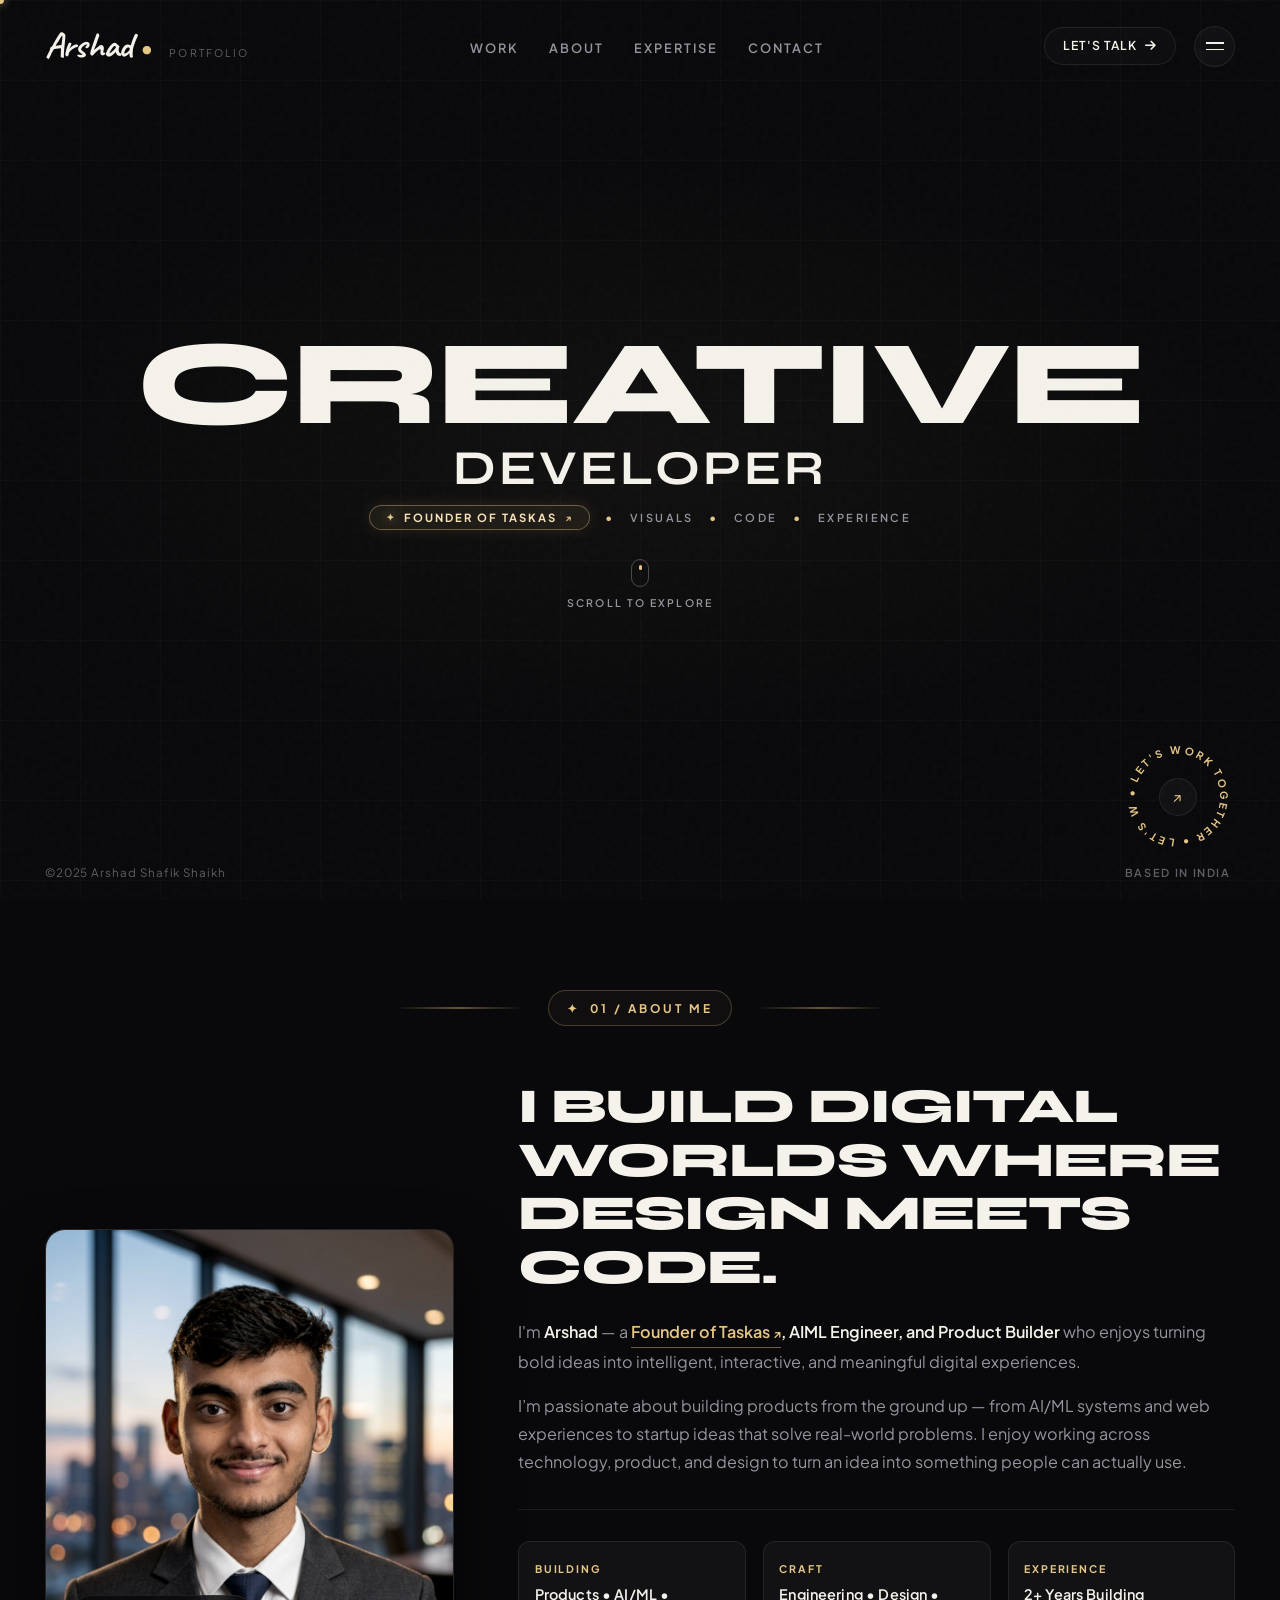
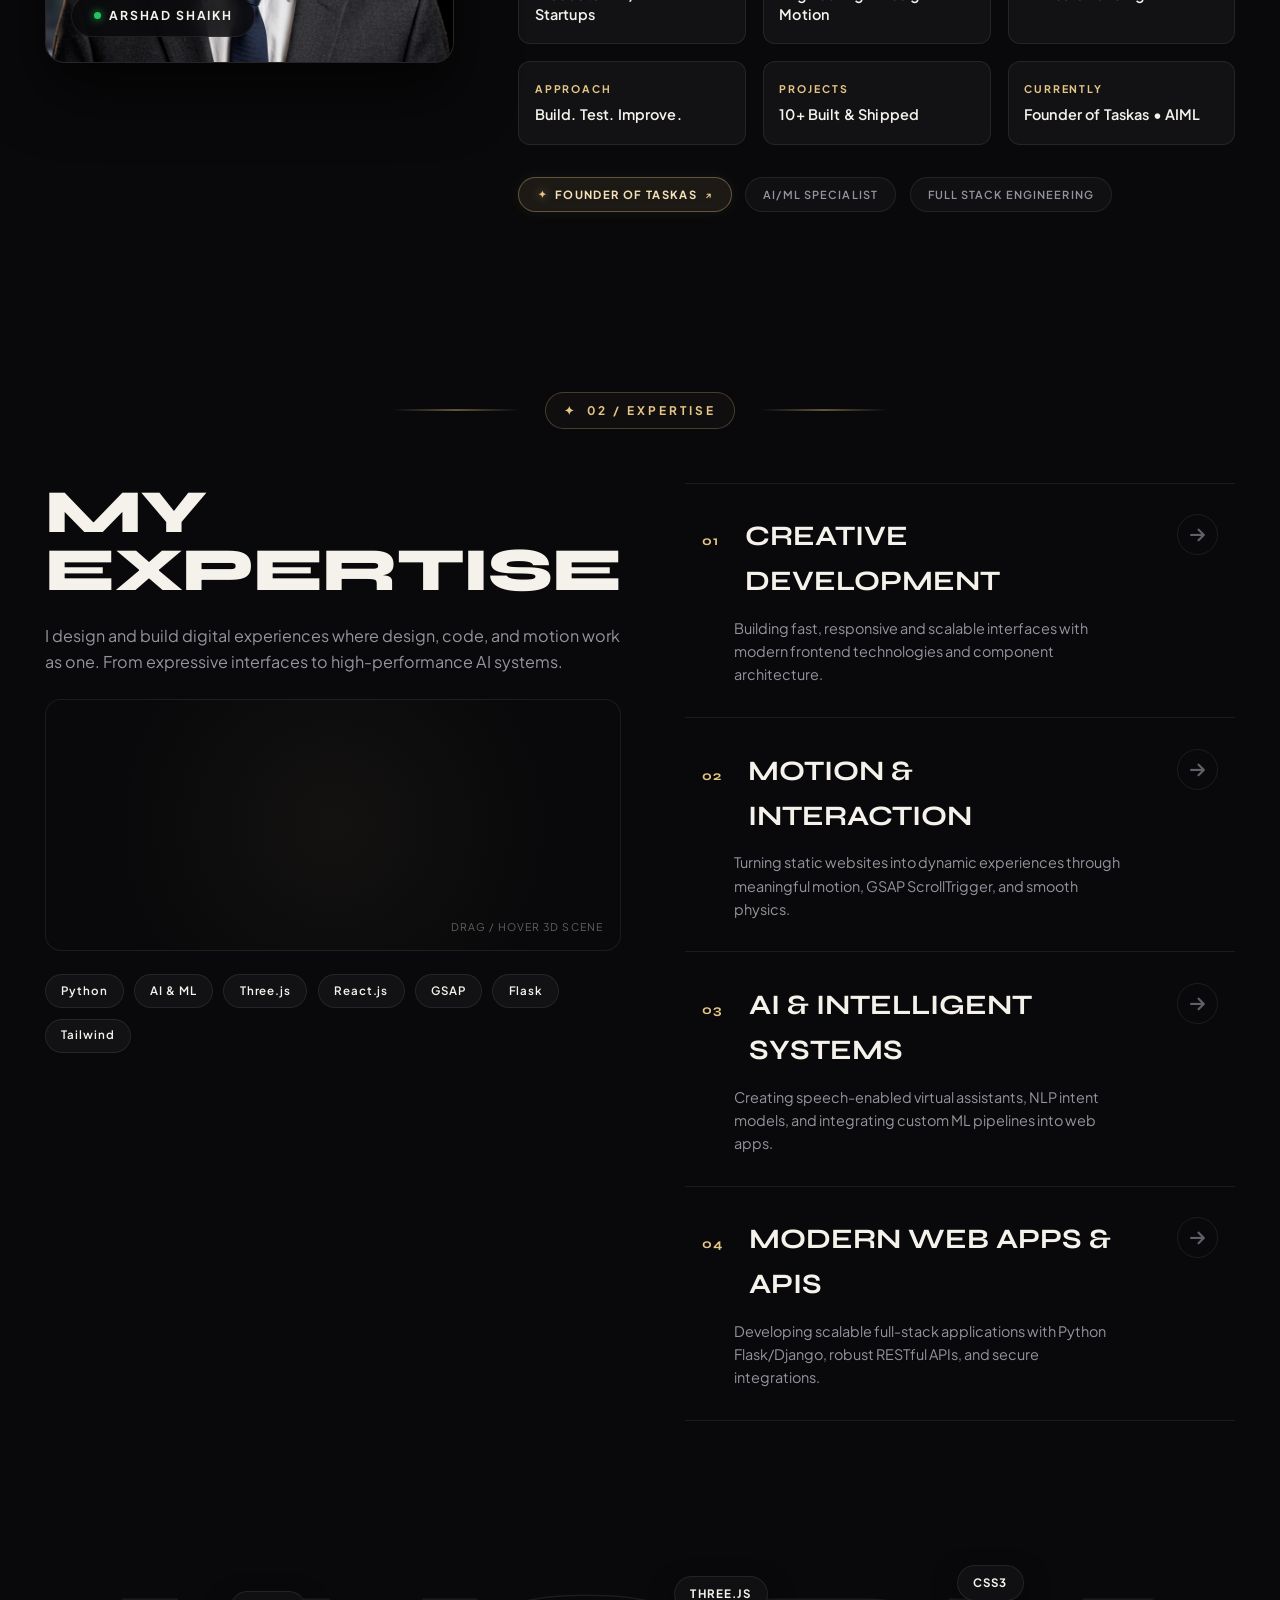
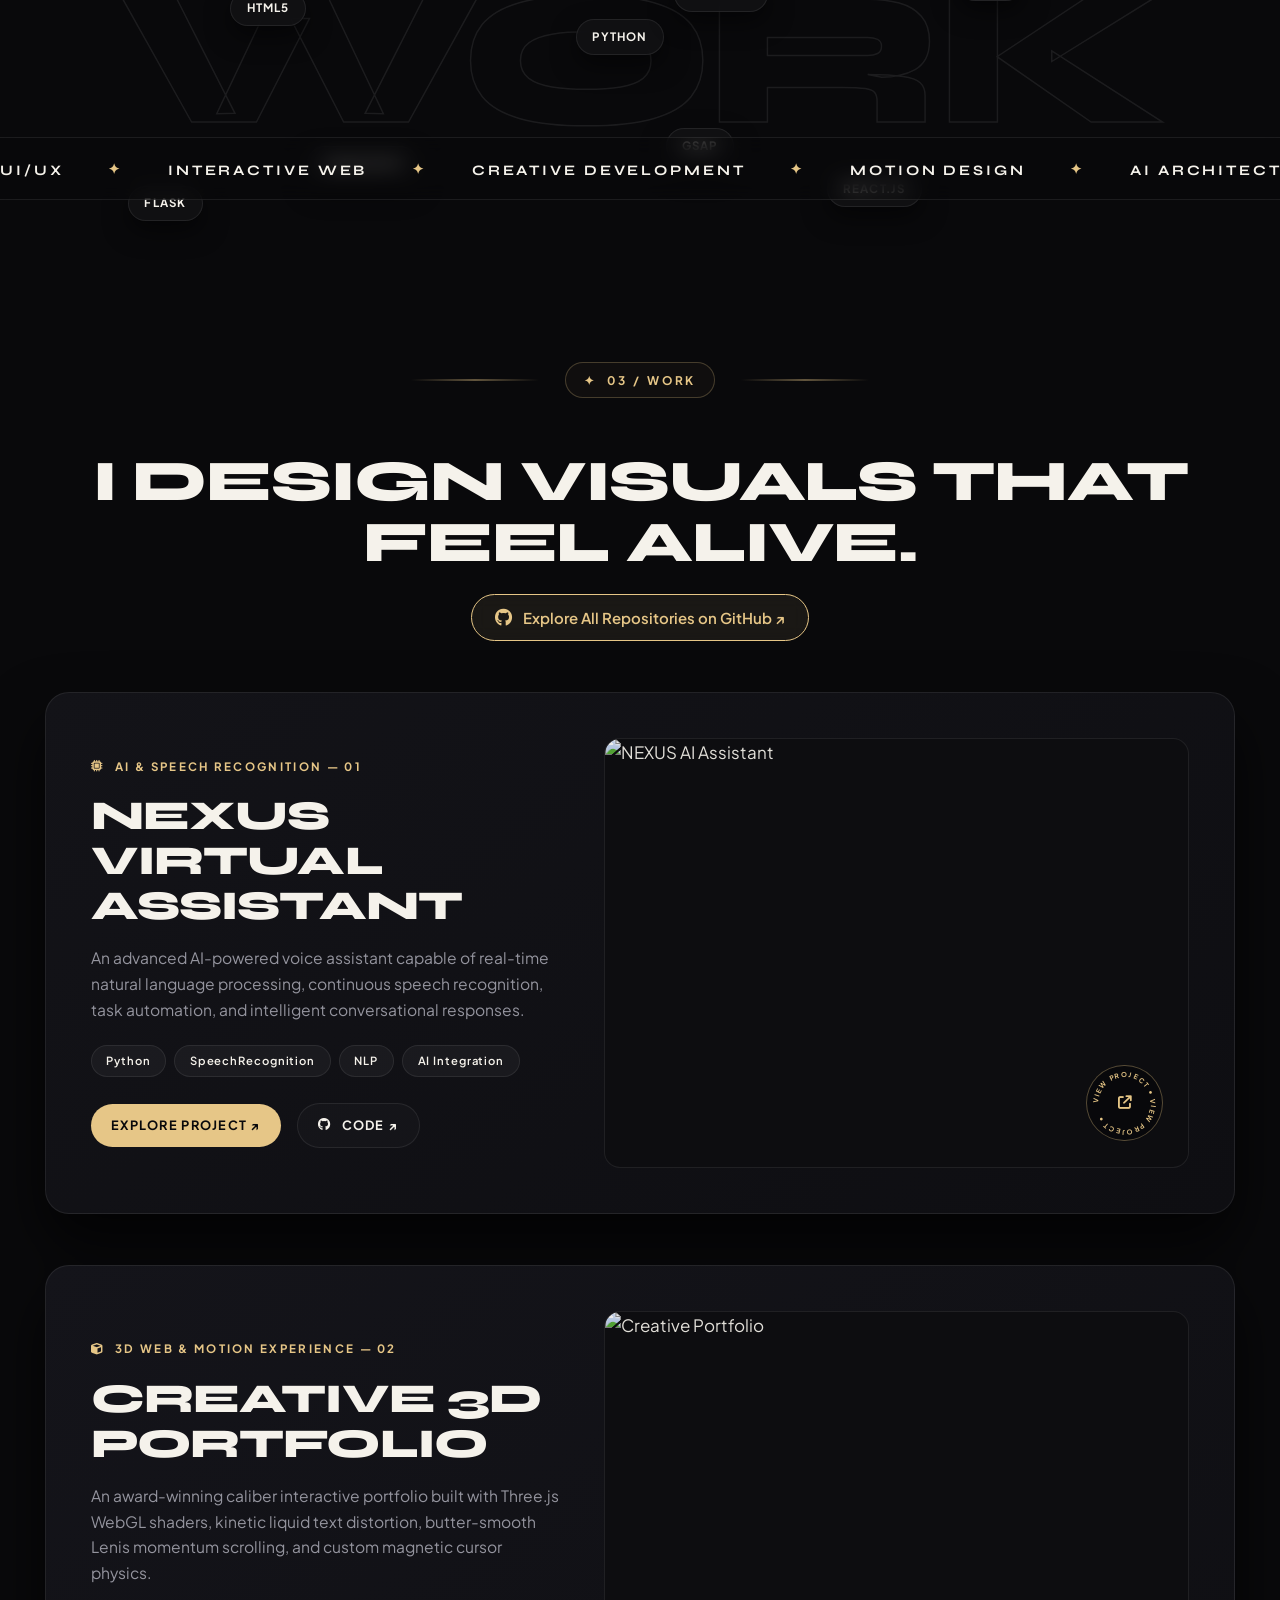
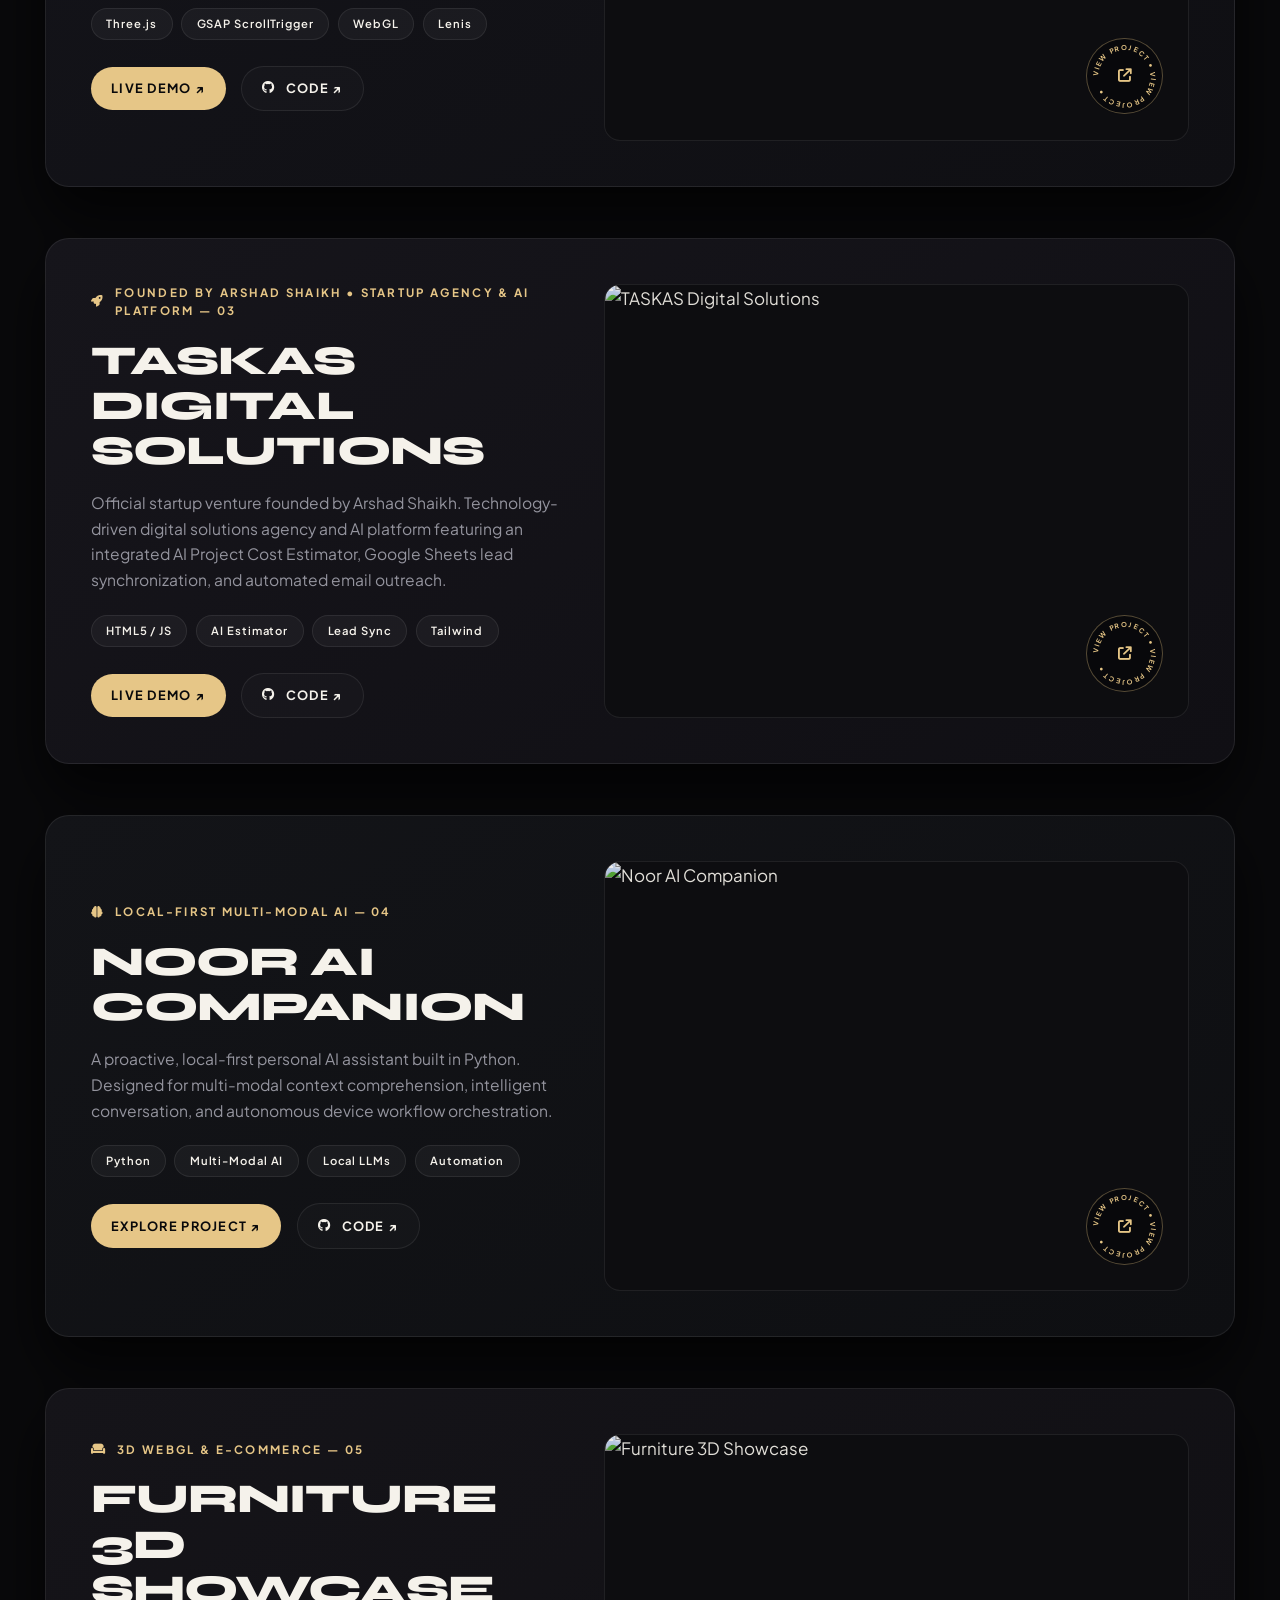
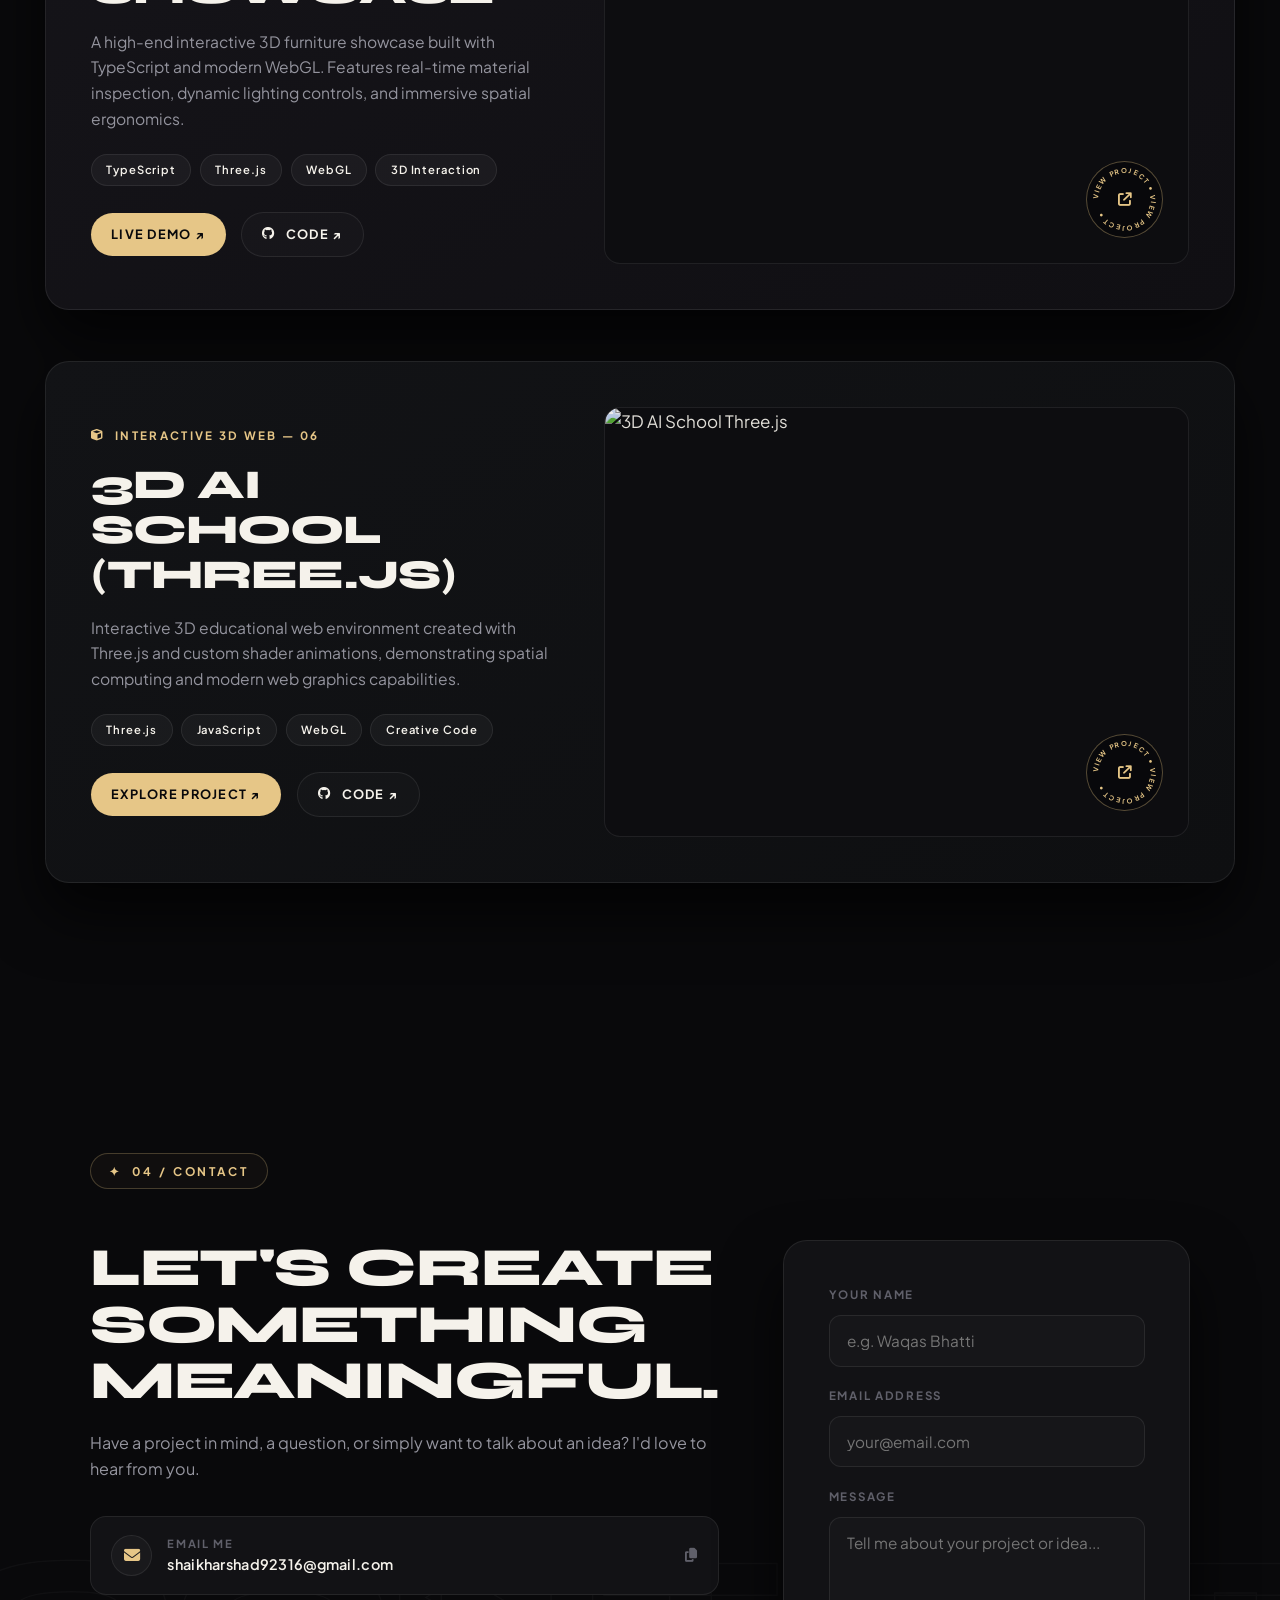
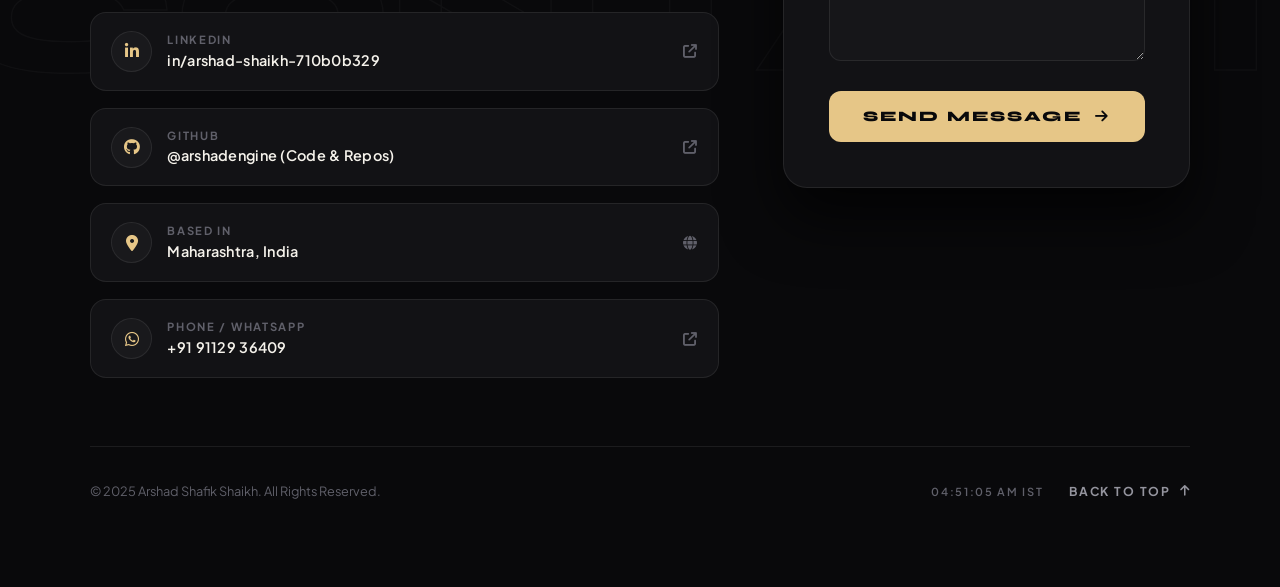
==== index.html @ 7f0f8cea "feat(contact): integrate EmailJS for instant greeting email dispatch" ====
<!DOCTYPE html>
<html lang="en">
<head>
    <meta charset="UTF-8">
    <meta name="viewport" content="width=device-width, initial-scale=1.0">
    <title>Arshad Shaikh — Founder of Taskas | AIML Engineer & Creative Developer</title>
    <meta name="description" content="Official portfolio of Arshad Shaikh — Founder of Taskas, AIML Engineer, and Product Builder crafting intelligent AI/ML systems, 3D interactive web experiences, and high-performance digital products. Taskas Founder & Creative Developer.">
    <meta name="keywords" content="Founder of Taskas, Taskas Founder, Arshad Shaikh Founder, Arshad Shaikh, Arshad Shafik Shaikh, arshadengine, Founder Taskas, Taskas, AIML Engineer, Artificial Intelligence Engineer, Machine Learning Developer, Creative Frontend Developer, Three.js Developer, Python AI Developer India">
    <meta name="author" content="Arshad Shaikh">
    <meta name="robots" content="index, follow, max-image-preview:large, max-snippet:-1, max-video-preview:-1">
    <link rel="canonical" href="https://arshadshaikh-portfolio.web.app/">
    <meta name="google-site-verification" content="ZYEhx70opgz3wD9-2EjVYk_Q4VoK82DTcXpwpxN3xnI">
    
    <!-- Google Analytics (GA4) -->
    <script async src="https://www.googletagmanager.com/gtag/js?id=G-QQ554VZC72"></script>
    <script>
      window.dataLayer = window.dataLayer || [];
      function gtag(){dataLayer.push(arguments);}
      gtag('js', new Date());

      gtag('config', 'G-QQ554VZC72');
    </script>
    
    <!-- Favicons & App Icons -->
    <link rel="icon" type="image/svg+xml" href="favicon.svg">
    <meta name="theme-color" content="#0c0d10">
    <meta name="color-scheme" content="dark">

    <!-- Performance & Preconnect Hints -->
    <link rel="preconnect" href="https://cdnjs.cloudflare.com" crossorigin>
    <link rel="preconnect" href="https://unpkg.com" crossorigin>
    <link rel="dns-prefetch" href="https://images.unsplash.com">

    <!-- Open Graph / Facebook / LinkedIn / WhatsApp -->
    <meta property="og:type" content="profile">
    <meta property="og:site_name" content="Arshad Shaikh Portfolio">
    <meta property="og:title" content="Arshad Shaikh — Founder of Taskas | AIML Engineer & Creative Developer">
    <meta property="og:description" content="Explore the portfolio of Arshad Shaikh — Founder of Taskas, AIML Engineer, and Product Builder turning bold ideas into intelligent, interactive digital experiences.">
    <meta property="og:url" content="https://arshadshaikh-portfolio.web.app/">
    <meta property="og:image" content="https://arshadshaikh-portfolio.web.app/arshad-portrait.jpg">
    <meta property="og:image:alt" content="Arshad Shaikh — Founder of Taskas and AIML Engineer">
    <meta property="profile:first_name" content="Arshad">
    <meta property="profile:last_name" content="Shaikh">
    <meta property="profile:username" content="arshadengine">

    <!-- Twitter Card -->
    <meta name="twitter:card" content="summary_large_image">
    <meta name="twitter:title" content="Arshad Shaikh — Founder of Taskas | AIML Engineer & Creative Developer">
    <meta name="twitter:description" content="Founder of Taskas, AIML Engineer, and Product Builder crafting intelligent AI/ML systems and motion-rich web experiences.">
    <meta name="twitter:image" content="https://arshadshaikh-portfolio.web.app/arshad-portrait.jpg">

    <!-- Schema.org JSON-LD Structured Data for Google Knowledge Graph & AI Engines (SGE, Perplexity, ChatGPT) -->
    <script type="application/ld+json">
    {
      "@context": "https://schema.org",
      "@graph": [
        {
          "@type": "ProfilePage",
          "@id": "https://arshadshaikh-portfolio.web.app/#webpage",
          "url": "https://arshadshaikh-portfolio.web.app/",
          "name": "Arshad Shaikh — Founder of Taskas | AIML Engineer & Creative Developer",
          "isPartOf": {
            "@type": "WebSite",
            "@id": "https://arshadshaikh-portfolio.web.app/#website",
            "name": "Arshad Shaikh Portfolio",
            "url": "https://arshadshaikh-portfolio.web.app/"
          },
          "about": {
            "@id": "https://arshadshaikh-portfolio.web.app/#person"
          },
          "mainEntity": {
            "@id": "https://arshadshaikh-portfolio.web.app/#person"
          }
        },
        {
          "@type": "Person",
          "@id": "https://arshadshaikh-portfolio.web.app/#person",
          "name": "Arshad Shafik Shaikh",
          "alternateName": [
            "Arshad Shaikh",
            "arshadengine",
            "Founder of Taskas",
            "Taskas Founder",
            "Arshad Shaikh Founder"
          ],
          "jobTitle": "Founder of Taskas & AIML Engineer",
          "disambiguatingDescription": "Founder of Taskas and AIML Engineer",
          "description": "Arshad Shaikh is the Founder of Taskas, an AIML Engineer, and Product Builder specializing in intelligent AI/ML architectures, Three.js 3D web experiences, and startup products.",
          "url": "https://arshadshaikh-portfolio.web.app/",
          "image": "https://arshadshaikh-portfolio.web.app/arshad-portrait.jpg",
          "sameAs": [
            "https://github.com/arshadengine",
            "https://www.linkedin.com/in/arshad-shaikh-710b0b329",
            "https://www.taskas.tech/",
            "https://arshadshaikh-portfolio.web.app/",
            "https://arshadengine.github.io/portfolio/"
          ],
          "worksFor": {
            "@type": "Organization",
            "@id": "https://www.taskas.tech/#organization",
            "name": "Taskas",
            "url": "https://www.taskas.tech/"
          },
          "founder": {
            "@type": "Organization",
            "@id": "https://www.taskas.tech/#organization",
            "name": "Taskas",
            "url": "https://www.taskas.tech/"
          },
          "knowsAbout": [
            "Founder of Taskas",
            "Taskas Founder",
            "Taskas",
            "Artificial Intelligence",
            "Machine Learning",
            "Large Language Models",
            "Natural Language Processing",
            "Python",
            "Creative Frontend Development",
            "Three.js",
            "WebGL",
            "GSAP Motion Design",
            "Full-Stack Web Development",
            "Product Building",
            "Startup Leadership"
          ],
          "nationality": "Indian",
          "address": {
            "@type": "PostalAddress",
            "addressRegion": "Maharashtra",
            "addressCountry": "India"
          }
        },
        {
          "@type": "Organization",
          "@id": "https://www.taskas.tech/#organization",
          "name": "Taskas",
          "url": "https://www.taskas.tech/",
          "founder": {
            "@id": "https://arshadshaikh-portfolio.web.app/#person"
          }
        }
      ]
    }
    </script>

    <!-- Stylesheet -->
    <link rel="stylesheet" href="portfolio.css">

    <!-- Font Awesome Icons -->
    <link rel="stylesheet" href="https://cdnjs.cloudflare.com/ajax/libs/font-awesome/6.5.1/css/all.min.css">
</head>
<body>

    <!-- SVG Filters for Liquid Wave Distortion -->
    <svg style="position: absolute; width: 0; height: 0; pointer-events: none;" aria-hidden="true">
        <filter id="liquid-filter">
            <feTurbulence id="liquid-turb" type="turbulence" baseFrequency="0.012 0.04" numOctaves="2" result="turbulence" />
            <feDisplacementMap id="liquid-disp" in2="turbulence" in="SourceGraphic" scale="0" xChannelSelector="R" yChannelSelector="G" />
        </filter>
    </svg>

    <!-- Ambient Subtle Grain Overlay -->
    <div class="noise-overlay"></div>

    <!-- Custom Magnetic Cursor -->
    <div class="cursor-dot"></div>
    <div class="cursor-ring">
        <span class="cursor-text"></span>
    </div>

    <!-- Floating Preview Card for Expertise Section -->
    <div class="floating-preview-card">
        <img src="" alt="Service preview">
    </div>

    <!-- Toast Notification -->
    <div id="toast" class="toast-notification">Copied to clipboard!</div>

    <!-- ======================================================================
         PRELOADER & OPENING BANNER SEQUENCE
         1. Hello handwriting on pure dark canvas
         2. Opening banner (cream luxury panels)
         3. Unveils Hero section
         ====================================================================== -->
     <div id="preloader">
        <!-- Step 1: Dark Intro with Golden "hello" Handwriting -->
        <div class="preloader-hello-wrap">
            <div class="preloader-glow"></div>
            <div id="lottie-hello" class="lottie-container"></div>
        </div>

        <!-- Step 2: Opening Banner (Luxury Cream Panels from Refrence.mp4) -->
        <div class="opening-banner">
            <div class="banner-panel top"></div>
            <div class="banner-panel bottom"></div>
        </div>
    </div>

    <!-- ======================================================================
         NAVIGATION BAR
         ====================================================================== -->
    <nav class="navbar">
        <a href="#hero" class="nav-brand">
            <span class="brand-signature">Arshad</span>
            <span class="brand-dot">•</span>
            <span class="brand-role">PORTFOLIO</span>
        </a>

        <ul class="nav-links">
            <li><a href="#work" class="nav-link">Work</a></li>
            <li><a href="#about" class="nav-link">About</a></li>
            <li><a href="#expertise" class="nav-link">Expertise</a></li>
            <li><a href="#contact" class="nav-link">Contact</a></li>
        </ul>

        <div class="nav-actions">
            <a href="#contact" class="nav-cta">
                <span>Let's Talk</span>
                <i class="fas fa-arrow-right"></i>
            </a>
            <button class="nav-hamburger" aria-label="Toggle menu">
                <span class="hamburger-line line-1"></span>
                <span class="hamburger-line line-2"></span>
            </button>
        </div>
    </nav>

    <!-- ======================================================================
         FULLSCREEN MENU OVERLAY
         ====================================================================== -->
    <div class="fullscreen-menu">
        <ul class="menu-list">
            <li class="menu-item">
                <a href="#work" class="menu-link"><span class="menu-num">01</span>Work</a>
            </li>
            <li class="menu-item">
                <a href="#about" class="menu-link"><span class="menu-num">02</span>About</a>
            </li>
            <li class="menu-item">
                <a href="#expertise" class="menu-link"><span class="menu-num">03</span>Expertise</a>
            </li>
            <li class="menu-item">
                <a href="#contact" class="menu-link"><span class="menu-num">04</span>Contact</a>
            </li>
        </ul>

        <div class="menu-footer">
            <span class="location-tag">Based in Maharashtra, India</span>
            <div class="menu-socials">
                <a href="https://www.linkedin.com/in/arshad-shaikh-710b0b329" target="_blank" rel="noopener noreferrer">LinkedIn ↗</a>
                <a href="https://github.com/arshadengine" target="_blank" rel="noopener noreferrer">GitHub ↗</a>
                <a href="mailto:shaikharshad92316@gmail.com">Email ↗</a>
            </div>
        </div>
    </div>

    <!-- ======================================================================
         HERO SECTION ("CREATIVE DEVELOPER")
         ====================================================================== -->
    <header id="hero" class="hero-section">
        <div class="hero-content">
            <div class="hero-title-wrap">
                <h1 class="hero-main-title"><span class="sr-only">Arshad Shaikh — Founder of Taskas | </span>CREATIVE</h1>
                <div class="hero-subtitle-row">
                    <h2 class="hero-sub-title">DEVELOPER</h2>
                </div>
                <div class="hero-tag-pills">
                    <a href="https://www.taskas.tech/" target="_blank" rel="noopener noreferrer" class="hero-founder-badge" title="Taskas — Founded by Arshad Shaikh">
                        <span class="founder-badge-sparkle">✦</span>
                        <span class="founder-badge-text">FOUNDER OF TASKAS</span>
                        <span class="founder-badge-arrow">↗</span>
                    </a>
                    <span class="dot">•</span>
                    <span>VISUALS</span>
                    <span class="dot">•</span>
                    <span>CODE</span>
                    <span class="dot">•</span>
                    <span>EXPERIENCE</span>
                </div>
            </div>

            <a href="#about" class="hero-scroll-indicator">
                <div class="scroll-mouse-pill">
                    <div class="scroll-mouse-dot"></div>
                </div>
                <span class="scroll-text">Scroll to explore</span>
            </a>
        </div>

        <div class="hero-bottom-bar">
            <div class="hero-bottom-left">
                <span>©2025 Arshad Shafik Shaikh</span>
            </div>
            <div class="hero-bottom-right">
                <a href="#contact" class="rotating-badge-container">
                    <svg class="rotating-svg-text" viewBox="0 0 100 100">
                        <path id="circlePath" d="M 50, 50 m -37, 0 a 37,37 0 1,1 74,0 a 37,37 0 1,1 -74,0" fill="transparent"/>
                        <text font-size="9" font-weight="700" letter-spacing="2.2" fill="#e6c687">
                            <textPath href="#circlePath" startOffset="0%">
                                • LET'S WORK TOGETHER • LET'S WORK TOGETHER
                            </textPath>
                        </text>
                    </svg>
                    <div class="badge-center-arrow">↗</div>
                </a>
                <span class="location-tag">Based in India</span>
            </div>
        </div>
    </header>

    <!-- ======================================================================
         SECTION 01: ABOUT ME
         ====================================================================== -->
    <section id="about" class="section-wrapper">
        <div class="section-badge-header">
            <div class="section-arch-line"></div>
            <div class="section-badge">
                <span class="section-badge-star">✦</span>
                <span>01 / ABOUT ME</span>
            </div>
            <div class="section-arch-line"></div>
        </div>

        <div class="about-grid">
            <!-- 3D Tilt Portrait Frame -->
            <div class="portrait-card-wrapper">
                <div class="portrait-card">
                    <img src="arshad-portrait.jpg" alt="Arshad Shafik Shaikh" class="portrait-img">
                    <div class="portrait-tag-badge">
                        <span class="portrait-status-dot"></span>
                        <span>Arshad Shaikh</span>
                    </div>
                </div>
            </div>

            <!-- Narrative Column -->
            <div class="about-narrative">
                <h2 class="about-headline">I Build Digital Worlds Where Design Meets Code.</h2>
                
                <p class="about-bio">
                    I'm <strong>Arshad</strong> — a <strong><a href="https://www.taskas.tech/" target="_blank" rel="noopener noreferrer" class="founder-link">Founder of Taskas <span class="link-arrow">↗</span></a>, AIML Engineer, and Product Builder</strong> who enjoys turning bold ideas into intelligent, interactive, and meaningful digital experiences.
                </p>

                <p class="about-bio" style="margin-top: -0.5rem;">
                    I’m passionate about building products from the ground up — from AI/ML systems and web experiences to startup ideas that solve real-world problems. I enjoy working across technology, product, and design to turn an idea into something people can actually use.
                </p>

                <!-- 6-Item Info Grid -->
                <div class="about-metrics-grid">
                    <div class="metric-item">
                        <div class="metric-label">BUILDING</div>
                        <div class="metric-value">Products • AI/ML • Startups</div>
                    </div>
                    <div class="metric-item">
                        <div class="metric-label">CRAFT</div>
                        <div class="metric-value">Engineering • Design • Motion</div>
                    </div>
                    <div class="metric-item">
                        <div class="metric-label">EXPERIENCE</div>
                        <div class="metric-value">2+ Years Building</div>
                    </div>
                    <div class="metric-item">
                        <div class="metric-label">APPROACH</div>
                        <div class="metric-value">Build. Test. Improve.</div>
                    </div>
                    <div class="metric-item">
                        <div class="metric-label">PROJECTS</div>
                        <div class="metric-value">10+ Built & Shipped</div>
                    </div>
                    <div class="metric-item">
                        <div class="metric-label">CURRENTLY</div>
                        <div class="metric-value">Founder of Taskas • AIML</div>
                    </div>
                </div>

                <!-- Status Pills -->
                <div class="about-pills-row">
                    <a href="https://www.taskas.tech/" target="_blank" rel="noopener noreferrer" class="status-pill status-pill-founder" title="Taskas — Founded by Arshad Shaikh">
                        <span class="status-dot-gold">✦</span>
                        <span>Founder of Taskas</span>
                        <span class="status-pill-arrow">↗</span>
                    </a>
                    <span class="status-pill">AI/ML Specialist</span>
                    <span class="status-pill">Full Stack Engineering</span>
                </div>
            </div>
        </div>
    </section>

    <!-- ======================================================================
         SECTION 02: MY EXPERTISE & 3D TECH CANVAS
         ====================================================================== -->
    <section id="expertise" class="section-wrapper">
        <div class="section-badge-header">
            <div class="section-arch-line"></div>
            <div class="section-badge">
                <span class="section-badge-star">✦</span>
                <span>02 / EXPERTISE</span>
            </div>
            <div class="section-arch-line"></div>
        </div>

        <div class="expertise-grid">
            <!-- Left Info & 3D Canvas -->
            <div class="expertise-intro">
                <h2 class="expertise-title">My<br>Expertise</h2>
                <p class="expertise-desc">
                    I design and build digital experiences where design, code, and motion work as one. From expressive interfaces to high-performance AI systems.
                </p>

                <!-- Three.js 3D Floating Geometry Scene -->
                <div class="three-canvas-container">
                    <canvas id="three-expertise-canvas"></canvas>
                    <span class="canvas-hint">Drag / Hover 3D Scene</span>
                </div>

                <div class="expertise-tech-pills">
                    <span class="tech-tag-chip">Python</span>
                    <span class="tech-tag-chip">AI & ML</span>
                    <span class="tech-tag-chip">Three.js</span>
                    <span class="tech-tag-chip">React.js</span>
                    <span class="tech-tag-chip">GSAP</span>
                    <span class="tech-tag-chip">Flask</span>
                    <span class="tech-tag-chip">Tailwind</span>
                </div>
            </div>

            <!-- Right Interactive Service List -->
            <div class="expertise-list">
                <div class="service-row" data-preview="https://images.unsplash.com/photo-1550745165-9bc0b252726f?auto=format&fit=crop&w=600&q=80">
                    <div class="service-main">
                        <div class="service-header">
                            <span class="service-index">01</span>
                            <h3 class="service-name">Creative Development</h3>
                        </div>
                        <p class="service-detail">Building fast, responsive and scalable interfaces with modern frontend technologies and component architecture.</p>
                    </div>
                    <div class="service-arrow"><i class="fas fa-arrow-right"></i></div>
                </div>

                <div class="service-row" data-preview="https://images.unsplash.com/photo-1618005182384-a83a8bd57fbe?auto=format&fit=crop&w=600&q=80">
                    <div class="service-main">
                        <div class="service-header">
                            <span class="service-index">02</span>
                            <h3 class="service-name">Motion & Interaction</h3>
                        </div>
                        <p class="service-detail">Turning static websites into dynamic experiences through meaningful motion, GSAP ScrollTrigger, and smooth physics.</p>
                    </div>
                    <div class="service-arrow"><i class="fas fa-arrow-right"></i></div>
                </div>

                <div class="service-row" data-preview="https://images.unsplash.com/photo-1677442136019-21780ecad995?auto=format&fit=crop&w=600&q=80">
                    <div class="service-main">
                        <div class="service-header">
                            <span class="service-index">03</span>
                            <h3 class="service-name">AI & Intelligent Systems</h3>
                        </div>
                        <p class="service-detail">Creating speech-enabled virtual assistants, NLP intent models, and integrating custom ML pipelines into web apps.</p>
                    </div>
                    <div class="service-arrow"><i class="fas fa-arrow-right"></i></div>
                </div>

                <div class="service-row" data-preview="https://images.unsplash.com/photo-1460925895917-afdab827c52f?auto=format&fit=crop&w=600&q=80">
                    <div class="service-main">
                        <div class="service-header">
                            <span class="service-index">04</span>
                            <h3 class="service-name">Modern Web Apps & APIs</h3>
                        </div>
                        <p class="service-detail">Developing scalable full-stack applications with Python Flask/Django, robust RESTful APIs, and secure integrations.</p>
                    </div>
                    <div class="service-arrow"><i class="fas fa-arrow-right"></i></div>
                </div>
            </div>
        </div>
    </section>

    <!-- ======================================================================
         KINETIC WORK HEADER & SKILLS MARQUEE
         ====================================================================== -->
    <div class="work-marquee-section">
        <h2 class="giant-work-title">WORK</h2>

        <div class="floating-skills-overlay">
            <span class="floating-chip" style="top: 22%; left: 18%;">HTML5</span>
            <span class="floating-chip" style="top: 15%; right: 20%;">CSS3</span>
            <span class="floating-chip" style="bottom: 25%; left: 24%;">JavaScript</span>
            <span class="floating-chip" style="bottom: 18%; right: 28%;">React.JS</span>
            <span class="floating-chip" style="top: 30%; left: 45%;">Python</span>
            <span class="floating-chip" style="bottom: 30%; left: 52%;">GSAP</span>
            <span class="floating-chip" style="top: 18%; right: 40%;">Three.js</span>
            <span class="floating-chip" style="bottom: 14%; left: 10%;">Flask</span>
        </div>

        <div class="marquee-bar">
            <div class="marquee-track">
                <div class="marquee-content">
                    <span class="marquee-item">UI/UX</span>
                    <span class="marquee-item">INTERACTIVE WEB</span>
                    <span class="marquee-item">CREATIVE DEVELOPMENT</span>
                    <span class="marquee-item">MOTION DESIGN</span>
                    <span class="marquee-item">AI ARCHITECTURE</span>
                </div>
                <div class="marquee-content" aria-hidden="true">
                    <span class="marquee-item">UI/UX</span>
                    <span class="marquee-item">INTERACTIVE WEB</span>
                    <span class="marquee-item">CREATIVE DEVELOPMENT</span>
                    <span class="marquee-item">MOTION DESIGN</span>
                    <span class="marquee-item">AI ARCHITECTURE</span>
                </div>
            </div>
        </div>
    </div>

    <!-- ======================================================================
         SECTION 03: PROJECTS SHOWCASE (STICKY STACKING CARDS)
         ====================================================================== -->
    <section id="work" class="section-wrapper">
        <div class="section-badge-header">
            <div class="section-arch-line"></div>
            <div class="section-badge">
                <span class="section-badge-star">✦</span>
                <span>03 / WORK</span>
            </div>
            <div class="section-arch-line"></div>
        </div>

        <div class="projects-header">
            <h2 class="projects-headline">I Design Visuals That Feel Alive.</h2>
            <div class="projects-header-actions" style="margin-top: 1.25rem;">
                <a href="https://github.com/arshadengine?tab=repositories" target="_blank" rel="noopener noreferrer" class="github-repo-pill" style="display: inline-flex; align-items: center; gap: 0.6rem; padding: 0.6rem 1.35rem; border: 1px solid var(--accent-gold); border-radius: 9999px; color: var(--accent-gold); font-size: 0.88rem; font-weight: 600; text-decoration: none; transition: all 0.3s ease; background: rgba(230, 198, 135, 0.08);">
                    <i class="fab fa-github" style="font-size: 1.05rem;"></i>
                    <span>Explore All Repositories on GitHub ↗</span>
                </a>
            </div>
        </div>

        <div class="cards-stack-container">
            <!-- Project 01: NEXUS AI Virtual Assistant -->
            <article class="project-card card-theme-1">
                <div class="card-info">
                    <span class="card-category-tag"><i class="fas fa-microchip"></i> AI & SPEECH RECOGNITION — 01</span>
                    <h3 class="card-title">NEXUS Virtual Assistant</h3>
                    <p class="card-desc">
                        An advanced AI-powered voice assistant capable of real-time natural language processing, continuous speech recognition, task automation, and intelligent conversational responses.
                    </p>
                    <div class="card-tech-list">
                        <span class="card-tech-badge">Python</span>
                        <span class="card-tech-badge">SpeechRecognition</span>
                        <span class="card-tech-badge">NLP</span>
                        <span class="card-tech-badge">AI Integration</span>
                    </div>
                    <div class="card-actions">
                        <a href="https://github.com/arshadengine/Nexus" target="_blank" rel="noopener noreferrer" class="card-btn primary">Explore Project ↗</a>
                        <a href="https://github.com/arshadengine/Nexus" target="_blank" rel="noopener noreferrer" class="card-btn secondary"><i class="fab fa-github"></i> Code ↗</a>
                    </div>
                </div>
                <a href="https://github.com/arshadengine/Nexus" target="_blank" rel="noopener noreferrer" class="card-preview-wrap" aria-label="View NEXUS Virtual Assistant on GitHub">
                    <div class="card-preview-inner">
                        <img src="https://images.unsplash.com/photo-1531746790731-6c087fecd65a?auto=format&fit=crop&w=1200&q=80" alt="NEXUS AI Assistant" class="card-preview-img">
                        <div class="card-mini-badge">
                            <svg viewBox="0 0 100 100">
                                <path id="pCircle1" d="M 50, 50 m -35, 0 a 35,35 0 1,1 70,0 a 35,35 0 1,1 -70,0" fill="transparent"/>
                                <text font-size="9" font-weight="700" letter-spacing="2" fill="#e6c687">
                                    <textPath href="#pCircle1">VIEW PROJECT • VIEW PROJECT •</textPath>
                                </text>
                            </svg>
                            <i class="fas fa-arrow-up-right-from-square"></i>
                        </div>
                    </div>
                </a>
            </article>

            <!-- Project 02: Creative 3D Portfolio -->
            <article class="project-card card-theme-2">
                <div class="card-info">
                    <span class="card-category-tag"><i class="fas fa-cube"></i> 3D WEB & MOTION EXPERIENCE — 02</span>
                    <h3 class="card-title">Creative 3D Portfolio</h3>
                    <p class="card-desc">
                        An award-winning caliber interactive portfolio built with Three.js WebGL shaders, kinetic liquid text distortion, butter-smooth Lenis momentum scrolling, and custom magnetic cursor physics.
                    </p>
                    <div class="card-tech-list">
                        <span class="card-tech-badge">Three.js</span>
                        <span class="card-tech-badge">GSAP ScrollTrigger</span>
                        <span class="card-tech-badge">WebGL</span>
                        <span class="card-tech-badge">Lenis</span>
                    </div>
                    <div class="card-actions">
                        <a href="https://arshadshaikh-portfolio.web.app" target="_blank" rel="noopener noreferrer" class="card-btn primary">Live Demo ↗</a>
                        <a href="https://github.com/arshadengine/portfolio" target="_blank" rel="noopener noreferrer" class="card-btn secondary"><i class="fab fa-github"></i> Code ↗</a>
                    </div>
                </div>
                <a href="https://arshadshaikh-portfolio.web.app" target="_blank" rel="noopener noreferrer" class="card-preview-wrap" aria-label="View Creative 3D Portfolio Live Demo">
                    <div class="card-preview-inner">
                        <img src="https://images.unsplash.com/photo-1618005182384-a83a8bd57fbe?auto=format&fit=crop&w=1200&q=80" alt="Creative Portfolio" class="card-preview-img">
                        <div class="card-mini-badge">
                            <svg viewBox="0 0 100 100">
                                <path id="pCircle2" d="M 50, 50 m -35, 0 a 35,35 0 1,1 70,0 a 35,35 0 1,1 -70,0" fill="transparent"/>
                                <text font-size="9" font-weight="700" letter-spacing="2" fill="#e6c687">
                                    <textPath href="#pCircle2">VIEW PROJECT • VIEW PROJECT •</textPath>
                                </text>
                            </svg>
                            <i class="fas fa-arrow-up-right-from-square"></i>
                        </div>
                    </div>
                </a>
            </article>

            <!-- Project 03: TASKAS Digital Solutions -->
            <article class="project-card card-theme-3">
                <div class="card-info">
                    <span class="card-category-tag"><i class="fas fa-rocket"></i> FOUNDED BY ARSHAD SHAIKH • STARTUP AGENCY & AI PLATFORM — 03</span>
                    <h3 class="card-title">TASKAS Digital Solutions</h3>
                    <p class="card-desc">
                        Official startup venture founded by Arshad Shaikh. Technology-driven digital solutions agency and AI platform featuring an integrated AI Project Cost Estimator, Google Sheets lead synchronization, and automated email outreach.
                    </p>
                    <div class="card-tech-list">
                        <span class="card-tech-badge">HTML5 / JS</span>
                        <span class="card-tech-badge">AI Estimator</span>
                        <span class="card-tech-badge">Lead Sync</span>
                        <span class="card-tech-badge">Tailwind</span>
                    </div>
                    <div class="card-actions">
                        <a href="https://taskas-digital-solutions.vercel.app/" target="_blank" rel="noopener noreferrer" class="card-btn primary">Live Demo ↗</a>
                        <a href="https://github.com/arshadengine/TASKAS-digital-solutions" target="_blank" rel="noopener noreferrer" class="card-btn secondary"><i class="fab fa-github"></i> Code ↗</a>
                    </div>
                </div>
                <a href="https://taskas-digital-solutions.vercel.app/" target="_blank" rel="noopener noreferrer" class="card-preview-wrap" aria-label="View TASKAS Digital Solutions Live Demo">
                    <div class="card-preview-inner">
                        <img src="https://images.unsplash.com/photo-1460925895917-afdab827c52f?auto=format&fit=crop&w=1200&q=80" alt="TASKAS Digital Solutions" class="card-preview-img">
                        <div class="card-mini-badge">
                            <svg viewBox="0 0 100 100">
                                <path id="pCircle3" d="M 50, 50 m -35, 0 a 35,35 0 1,1 70,0 a 35,35 0 1,1 -70,0" fill="transparent"/>
                                <text font-size="9" font-weight="700" letter-spacing="2" fill="#e6c687">
                                    <textPath href="#pCircle3">VIEW PROJECT • VIEW PROJECT •</textPath>
                                </text>
                            </svg>
                            <i class="fas fa-arrow-up-right-from-square"></i>
                        </div>
                    </div>
                </a>
            </article>

            <!-- Project 04: Noor AI Companion -->
            <article class="project-card card-theme-4">
                <div class="card-info">
                    <span class="card-category-tag"><i class="fas fa-brain"></i> LOCAL-FIRST MULTI-MODAL AI — 04</span>
                    <h3 class="card-title">Noor AI Companion</h3>
                    <p class="card-desc">
                        A proactive, local-first personal AI assistant built in Python. Designed for multi-modal context comprehension, intelligent conversation, and autonomous device workflow orchestration.
                    </p>
                    <div class="card-tech-list">
                        <span class="card-tech-badge">Python</span>
                        <span class="card-tech-badge">Multi-Modal AI</span>
                        <span class="card-tech-badge">Local LLMs</span>
                        <span class="card-tech-badge">Automation</span>
                    </div>
                    <div class="card-actions">
                        <a href="https://github.com/arshadengine/Noor" target="_blank" rel="noopener noreferrer" class="card-btn primary">Explore Project ↗</a>
                        <a href="https://github.com/arshadengine/Noor" target="_blank" rel="noopener noreferrer" class="card-btn secondary"><i class="fab fa-github"></i> Code ↗</a>
                    </div>
                </div>
                <a href="https://github.com/arshadengine/Noor" target="_blank" rel="noopener noreferrer" class="card-preview-wrap" aria-label="View Noor AI Companion on GitHub">
                    <div class="card-preview-inner">
                        <img src="https://images.unsplash.com/photo-1677442136019-21780ecad995?auto=format&fit=crop&w=1200&q=80" alt="Noor AI Companion" class="card-preview-img">
                        <div class="card-mini-badge">
                            <svg viewBox="0 0 100 100">
                                <path id="pCircle4" d="M 50, 50 m -35, 0 a 35,35 0 1,1 70,0 a 35,35 0 1,1 -70,0" fill="transparent"/>
                                <text font-size="9" font-weight="700" letter-spacing="2" fill="#e6c687">
                                    <textPath href="#pCircle4">VIEW PROJECT • VIEW PROJECT •</textPath>
                                </text>
                            </svg>
                            <i class="fas fa-arrow-up-right-from-square"></i>
                        </div>
                    </div>
                </a>
            </article>

            <!-- Project 05: Furniture 3D Showcase -->
            <article class="project-card card-theme-5">
                <div class="card-info">
                    <span class="card-category-tag"><i class="fas fa-couch"></i> 3D WEBGL & E-COMMERCE — 05</span>
                    <h3 class="card-title">Furniture 3D Showcase</h3>
                    <p class="card-desc">
                        A high-end interactive 3D furniture showcase built with TypeScript and modern WebGL. Features real-time material inspection, dynamic lighting controls, and immersive spatial ergonomics.
                    </p>
                    <div class="card-tech-list">
                        <span class="card-tech-badge">TypeScript</span>
                        <span class="card-tech-badge">Three.js</span>
                        <span class="card-tech-badge">WebGL</span>
                        <span class="card-tech-badge">3D Interaction</span>
                    </div>
                    <div class="card-actions">
                        <a href="https://furniture-three-delta.vercel.app" target="_blank" rel="noopener noreferrer" class="card-btn primary">Live Demo ↗</a>
                        <a href="https://github.com/arshadengine/Furniture" target="_blank" rel="noopener noreferrer" class="card-btn secondary"><i class="fab fa-github"></i> Code ↗</a>
                    </div>
                </div>
                <a href="https://furniture-three-delta.vercel.app" target="_blank" rel="noopener noreferrer" class="card-preview-wrap" aria-label="View Furniture 3D Showcase Live Demo">
                    <div class="card-preview-inner">
                        <img src="https://images.unsplash.com/photo-1555041469-a586c61ea9bc?auto=format&fit=crop&w=1200&q=80" alt="Furniture 3D Showcase" class="card-preview-img">
                        <div class="card-mini-badge">
                            <svg viewBox="0 0 100 100">
                                <path id="pCircle5" d="M 50, 50 m -35, 0 a 35,35 0 1,1 70,0 a 35,35 0 1,1 -70,0" fill="transparent"/>
                                <text font-size="9" font-weight="700" letter-spacing="2" fill="#e6c687">
                                    <textPath href="#pCircle5">VIEW PROJECT • VIEW PROJECT •</textPath>
                                </text>
                            </svg>
                            <i class="fas fa-arrow-up-right-from-square"></i>
                        </div>
                    </div>
                </a>
            </article>

            <!-- Project 06: 3D AI School (Three.js) -->
            <article class="project-card card-theme-6">
                <div class="card-info">
                    <span class="card-category-tag"><i class="fas fa-cube"></i> INTERACTIVE 3D WEB — 06</span>
                    <h3 class="card-title">3D AI School (Three.js)</h3>
                    <p class="card-desc">
                        Interactive 3D educational web environment created with Three.js and custom shader animations, demonstrating spatial computing and modern web graphics capabilities.
                    </p>
                    <div class="card-tech-list">
                        <span class="card-tech-badge">Three.js</span>
                        <span class="card-tech-badge">JavaScript</span>
                        <span class="card-tech-badge">WebGL</span>
                        <span class="card-tech-badge">Creative Code</span>
                    </div>
                    <div class="card-actions">
                        <a href="https://github.com/arshadengine/3D-ai-school-threejs" target="_blank" rel="noopener noreferrer" class="card-btn primary">Explore Project ↗</a>
                        <a href="https://github.com/arshadengine/3D-ai-school-threejs" target="_blank" rel="noopener noreferrer" class="card-btn secondary"><i class="fab fa-github"></i> Code ↗</a>
                    </div>
                </div>
                <a href="https://github.com/arshadengine/3D-ai-school-threejs" target="_blank" rel="noopener noreferrer" class="card-preview-wrap" aria-label="View 3D AI School on GitHub">
                    <div class="card-preview-inner">
                        <img src="https://images.unsplash.com/photo-1526374965328-7f61d4dc18c5?auto=format&fit=crop&w=1200&q=80" alt="3D AI School Three.js" class="card-preview-img">
                        <div class="card-mini-badge">
                            <svg viewBox="0 0 100 100">
                                <path id="pCircle6" d="M 50, 50 m -35, 0 a 35,35 0 1,1 70,0 a 35,35 0 1,1 -70,0" fill="transparent"/>
                                <text font-size="9" font-weight="700" letter-spacing="2" fill="#e6c687">
                                    <textPath href="#pCircle6">VIEW PROJECT • VIEW PROJECT •</textPath>
                                </text>
                            </svg>
                            <i class="fas fa-arrow-up-right-from-square"></i>
                        </div>
                    </div>
                </a>
            </article>
        </div>
    </section>

    <!-- ======================================================================
         SECTION 04: CONTACT & FOOTER
         ====================================================================== -->
    <section id="contact" class="contact-section">
        <div class="contact-watermark">CONTACT</div>

        <div class="section-wrapper" style="padding-top: 0; padding-bottom: 0;">
            <div class="section-badge-header" style="justify-content: flex-start; margin-bottom: 3rem;">
                <div class="section-badge">
                    <span class="section-badge-star">✦</span>
                    <span>04 / CONTACT</span>
                </div>
            </div>

            <div class="contact-grid">
                <!-- Left Details -->
                <div class="contact-left">
                    <h2 class="contact-headline">Let's Create Something Meaningful.</h2>
                    <p class="contact-subtext">
                        Have a project in mind, a question, or simply want to talk about an idea? I'd love to hear from you.
                    </p>

                    <div class="contact-cards-col">
                        <div class="contact-info-card" id="copy-email-card" title="Click to copy email">
                            <div class="info-card-left">
                                <div class="info-icon"><i class="fas fa-envelope"></i></div>
                                <div class="info-texts">
                                    <span class="info-title">Email Me</span>
                                    <span class="info-detail">shaikharshad92316@gmail.com</span>
                                </div>
                            </div>
                            <div class="info-action-btn"><i class="fas fa-copy"></i></div>
                        </div>

                        <a href="https://www.linkedin.com/in/arshad-shaikh-710b0b329" target="_blank" rel="noopener noreferrer" class="contact-info-card">
                            <div class="info-card-left">
                                <div class="info-icon"><i class="fab fa-linkedin-in"></i></div>
                                <div class="info-texts">
                                    <span class="info-title">LinkedIn</span>
                                    <span class="info-detail">in/arshad-shaikh-710b0b329</span>
                                </div>
                            </div>
                            <div class="info-action-btn"><i class="fas fa-arrow-up-right-from-square"></i></div>
                        </a>

                        <a href="https://github.com/arshadengine" target="_blank" rel="noopener noreferrer" class="contact-info-card">
                            <div class="info-card-left">
                                <div class="info-icon"><i class="fab fa-github"></i></div>
                                <div class="info-texts">
                                    <span class="info-title">GitHub</span>
                                    <span class="info-detail">@arshadengine (Code &amp; Repos)</span>
                                </div>
                            </div>
                            <div class="info-action-btn"><i class="fas fa-arrow-up-right-from-square"></i></div>
                        </a>

                        <div class="contact-info-card">
                            <div class="info-card-left">
                                <div class="info-icon"><i class="fas fa-location-dot"></i></div>
                                <div class="info-texts">
                                    <span class="info-title">Based In</span>
                                    <span class="info-detail">Maharashtra, India</span>
                                </div>
                            </div>
                            <div class="info-action-btn"><i class="fas fa-globe"></i></div>
                        </div>

                        <a href="https://wa.me/919112936409" target="_blank" rel="noopener" class="contact-info-card">
                            <div class="info-card-left">
                                <div class="info-icon"><i class="fab fa-whatsapp"></i></div>
                                <div class="info-texts">
                                    <span class="info-title">Phone / WhatsApp</span>
                                    <span class="info-detail">+91 91129 36409</span>
                                </div>
                            </div>
                            <div class="info-action-btn"><i class="fas fa-arrow-up-right-from-square"></i></div>
                        </a>
                    </div>
                </div>

                <!-- Right Form -->
                <div class="contact-form-card">
                    <form id="contact-form" class="contact-form">
                        <div class="form-group">
                            <label for="name" class="form-label">Your Name</label>
                            <input type="text" id="name" class="form-input" placeholder="e.g. Waqas Bhatti" required>
                        </div>
                        <div class="form-group">
                            <label for="email" class="form-label">Email Address</label>
                            <input type="email" id="email" class="form-input" placeholder="your@email.com" required>
                        </div>
                        <div class="form-group">
                            <label for="message" class="form-label">Message</label>
                            <textarea id="message" class="form-textarea" placeholder="Tell me about your project or idea..." required></textarea>
                        </div>
                        <button type="submit" class="form-submit-btn">
                            <span>Send Message</span>
                            <i class="fas fa-arrow-right"></i>
                        </button>
                    </form>
                </div>
            </div>

            <!-- Footer -->
            <footer class="portfolio-footer">
                <div class="footer-left">
                    <p>© 2025 Arshad Shafik Shaikh. All Rights Reserved.</p>
                </div>
                <div class="footer-right">
                    <span id="local-time" class="location-tag">00:00:00 IST</span>
                    <a href="#hero" class="back-to-top-btn">
                        <span>Back To Top</span>
                        <i class="fas fa-arrow-up"></i>
                    </a>
                </div>
            </footer>
        </div>
    </section>

    <!-- ======================================================================
         CORE LIBRARIES (LOTTIE, GSAP, SCROLLTRIGGER, LENIS, THREE.JS)
         ====================================================================== -->
    <!-- Lottie Web for smooth "hello" handwriting animation -->
    <script src="https://cdnjs.cloudflare.com/ajax/libs/bodymovin/5.12.2/lottie.min.js"></script>
    <!-- GSAP & ScrollTrigger -->
    <script src="https://cdnjs.cloudflare.com/ajax/libs/gsap/3.12.5/gsap.min.js"></script>
    <script src="https://cdnjs.cloudflare.com/ajax/libs/gsap/3.12.5/ScrollTrigger.min.js"></script>
    <!-- Lenis Smooth Scroll -->
    <script src="https://unpkg.com/lenis@1.1.9/dist/lenis.min.js"></script>
    <!-- Three.js for 3D WebGL scenes -->
    <script src="https://cdnjs.cloudflare.com/ajax/libs/three.js/r128/three.min.js"></script>
    <!-- EmailJS SDK for Instant Contact & Auto-Greeting Emails -->
    <script src="https://cdn.jsdelivr.net/npm/@emailjs/browser@4/dist/email.min.js"></script>

    <!-- Main Portfolio Script -->
    <script src="portfolio.js"></script>
</body>
</html>
---- portfolio.css ----
/* ==========================================================================
   ARSHAD SHAIKH - LUXURY CREATIVE PORTFOLIO STYLES
   Inspired by Refrence.mp4 | 3D & Scroll Experience
   ========================================================================== */

@import url('https://fonts.googleapis.com/css2?family=Plus+Jakarta+Sans:ital,wght@0,300;0,400;0,500;0,600;0,700;1,400&family=Syne:wght@500;700;800&family=Playfair+Display:ital,wght@0,600;1,400;1,600&family=Caveat:wght@600;700&display=swap');

:root {
    --bg-main: #09090b;
    --bg-card: #121215;
    --bg-card-hover: #18181d;
    --bg-card-glass: rgba(20, 20, 24, 0.7);
    --border-subtle: rgba(255, 255, 255, 0.08);
    --border-hover: rgba(230, 198, 135, 0.35);
    
    --text-cream: #f5f2eb;
    --text-muted: #94949e;
    --text-dim: #60606a;
    
    --accent-gold: #e6c687;
    --accent-gold-light: #f7e2b8;
    --accent-gold-glow: rgba(230, 198, 135, 0.25);
    
    --font-display: 'Syne', sans-serif;
    --font-serif: 'Playfair Display', serif;
    --font-signature: 'Caveat', cursive;
    --font-body: 'Plus Jakarta Sans', sans-serif;

    --ease-out-expo: cubic-bezier(0.16, 1, 0.3, 1);
    --ease-in-out-smooth: cubic-bezier(0.65, 0, 0.35, 1);
}

/* Reset & Base */
*, *::before, *::after {
    margin: 0;
    padding: 0;
    box-sizing: border-box;
}

/* Screen reader only utility (accessible & search engine indexable) */
.sr-only {
    position: absolute;
    width: 1px;
    height: 1px;
    padding: 0;
    margin: -1px;
    overflow: hidden;
    clip: rect(0, 0, 0, 0);
    white-space: nowrap;
    border-width: 0;
}

/* Hide Default Operating System Mouse Cursor so Custom Cursor & Hovers are Pristine */
@media (hover: hover) and (pointer: fine) {
    html, body, *, *::before, *::after, a, button, input, textarea, select {
        cursor: none !important;
    }
}

html {
    background-color: var(--bg-main);
    color: var(--text-cream);
    font-family: var(--font-body);
    font-size: clamp(14px, 0.9vw + 11px, 17px);
    scroll-behavior: auto; /* Handled smoothly by Lenis */
    overflow-x: hidden;
    -webkit-font-smoothing: antialiased;
    -moz-osx-font-smoothing: grayscale;
}

body {
    background-color: var(--bg-main);
    color: var(--text-cream);
    overflow-x: hidden;
    position: relative;
    line-height: 1.6;
    selection-background-color: var(--accent-gold);
    selection-color: var(--bg-main);
}

::selection {
    background: var(--accent-gold);
    color: var(--bg-main);
}

a {
    color: inherit;
    text-decoration: none;
}

button {
    background: none;
    border: none;
    font-family: inherit;
    color: inherit;
}

img {
    max-width: 100%;
    height: auto;
    display: block;
}

/* Subtle Ambient Grain Overlay */
.noise-overlay {
    position: fixed;
    top: 0;
    left: 0;
    width: 100vw;
    height: 100vh;
    pointer-events: none;
    z-index: 999;
    opacity: 0.025;
    background-image: url("data:image/svg+xml,%3Csvg viewBox='0 0 200 200' xmlns='http://www.w3.org/2000/svg'%3E%3Cfilter id='noiseFilter'%3E%3CfeTurbulence type='fractalNoise' baseFrequency='0.8' numOctaves='3' stitchTiles='stitch'/%3E%3C/filter%3E%3Crect width='100%25' height='100%25' filter='url(%23noiseFilter)'/%3E%3C/svg%3E");
}

/* ==========================================================================
   CUSTOM CURSOR (High-Precision Magnetic & Reactive)
   ========================================================================== */
.cursor-dot {
    position: fixed;
    top: 0;
    left: 0;
    width: 8px;
    height: 8px;
    background-color: var(--accent-gold);
    border-radius: 50%;
    pointer-events: none !important;
    z-index: 1000001;
    transform: translate(-50%, -50%);
    transition: opacity 0.25s ease, transform 0.15s ease, width 0.3s var(--ease-out-expo), height 0.3s var(--ease-out-expo);
    box-shadow: 0 0 10px rgba(230, 198, 135, 0.6);
}

.cursor-ring {
    position: fixed;
    top: 0;
    left: 0;
    width: 36px;
    height: 36px;
    border: 1.5px solid rgba(230, 198, 135, 0.55);
    border-radius: 50%;
    pointer-events: none !important;
    z-index: 1000000;
    transform: translate(-50%, -50%);
    transition: width 0.35s var(--ease-out-expo), height 0.35s var(--ease-out-expo), border-color 0.3s ease, background-color 0.3s ease, border-radius 0.3s ease, opacity 0.25s ease;
    display: flex;
    align-items: center;
    justify-content: center;
}

.cursor-text {
    font-size: clamp(0.58rem, 0.7vw, 0.68rem);
    font-weight: 700;
    letter-spacing: 0.12em;
    text-transform: uppercase;
    color: var(--bg-main);
    opacity: 0;
    transition: opacity 0.2s ease;
    white-space: nowrap;
    pointer-events: none;
}

/* Cursor Hidden when outside window */
body.cursor-hidden .cursor-dot,
body.cursor-hidden .cursor-ring {
    opacity: 0;
}

/* Cursor Hover States */
body.cursor-hover .cursor-dot {
    width: 4px;
    height: 4px;
    opacity: 0.5;
}

body.cursor-hover .cursor-ring {
    width: 60px;
    height: 60px;
    background-color: rgba(230, 198, 135, 0.12);
    border-color: var(--accent-gold);
    backdrop-filter: blur(2px);
}

body.cursor-card-hover .cursor-dot {
    opacity: 0;
}

body.cursor-card-hover .cursor-ring {
    width: 82px;
    height: 82px;
    background-color: var(--accent-gold);
    border-color: var(--accent-gold);
}

body.cursor-card-hover .cursor-text {
    opacity: 1;
}

/* Input typing hover state for cursor */
body.cursor-input-hover .cursor-dot {
    opacity: 0;
}

body.cursor-input-hover .cursor-ring {
    width: 2.5px;
    height: 24px;
    border-radius: 2px;
    background-color: var(--accent-gold);
    border: none;
    box-shadow: 0 0 10px var(--accent-gold);
}

@media (pointer: coarse) {
    .cursor-dot, .cursor-ring {
        display: none !important;
    }
}

/* ==========================================================================
   PRELOADER & OPENING BANNER SEQUENCE
   Step 1: Dark Screen + Hello Word handwriting
   Step 2: Opening Banner (Luxury Cream/Bone Panels from Refrence.mp4)
   Step 3: Banner splits open & Hero sections reveal
   ========================================================================== */
#preloader {
    position: fixed;
    inset: 0;
    width: 100vw;
    height: 100vh;
    background-color: #070709;
    z-index: 999999;
    display: flex;
    align-items: center;
    justify-content: center;
    overflow: hidden;
    pointer-events: all;
}

.preloader-hello-wrap {
    display: flex;
    flex-direction: column;
    align-items: center;
    justify-content: center;
    position: relative;
    z-index: 20;
    transition: opacity 0.45s ease, transform 0.45s var(--ease-out-expo);
}

.preloader-hello-wrap.fade-out {
    opacity: 0;
    transform: scale(0.96);
    pointer-events: none;
}

.lottie-container {
    width: clamp(280px, 45vw, 420px);
    height: clamp(140px, 25vh, 200px);
    display: flex;
    align-items: center;
    justify-content: center;
    position: relative;
    filter: drop-shadow(0 0 25px rgba(230, 198, 135, 0.45));
}

.lottie-container svg {
    width: 100% !important;
    height: 100% !important;
}

/* Radial Glow behind Hello */
.preloader-glow {
    position: absolute;
    width: clamp(240px, 40vw, 360px);
    height: clamp(240px, 40vw, 360px);
    border-radius: 50%;
    background: radial-gradient(circle, rgba(230, 198, 135, 0.22) 0%, rgba(9, 9, 11, 0) 70%);
    pointer-events: none;
    z-index: 1;
    filter: blur(45px);
}

/* Luxury Cream Opening Banner Panels (from Refrence.mp4 at 00:13) */
.opening-banner {
    position: absolute;
    inset: 0;
    width: 100%;
    height: 100%;
    z-index: 15;
    pointer-events: none;
    opacity: 0;
    transition: opacity 0.25s ease;
}

.opening-banner.active {
    opacity: 1;
}

.banner-panel {
    position: absolute;
    left: 0;
    width: 100%;
    height: 50%;
    background-color: #eae5d9; /* Luxury cream / bone color from Refrence.mp4 */
    background-image: 
        radial-gradient(circle at center, rgba(230, 198, 135, 0.2) 0%, transparent 75%),
        linear-gradient(rgba(0, 0, 0, 0.035) 1px, transparent 1px),
        linear-gradient(90deg, rgba(0, 0, 0, 0.035) 1px, transparent 1px);
    background-size: 100% 100%, 50px 50px, 50px 50px;
    z-index: 16;
    transition: transform 1.15s cubic-bezier(0.77, 0, 0.175, 1);
    will-change: transform;
}

.banner-panel.top {
    top: 0;
    transform-origin: top;
    border-bottom: 2px solid var(--accent-gold);
    transform: translateY(0%);
}

.banner-panel.bottom {
    bottom: 0;
    transform-origin: bottom;
    border-top: 2px solid var(--accent-gold);
    transform: translateY(0%);
}

/* When opening banner sweeps open to reveal hero */
#preloader.open-banner .banner-panel.top {
    transform: translateY(-100%);
}

#preloader.open-banner .banner-panel.bottom {
    transform: translateY(100%);
}

#preloader.finished {
    display: none !important;
}

/* ==========================================================================
   NAVIGATION BAR
   ========================================================================== */
.navbar {
    position: fixed;
    top: 0;
    left: 0;
    width: 100%;
    z-index: 1000;
    padding: clamp(1rem, 2vw, 1.6rem) clamp(1.2rem, 3.5vw, 3.5rem);
    display: flex;
    align-items: center;
    justify-content: space-between;
    transition: padding 0.4s ease, background-color 0.4s ease, backdrop-filter 0.4s ease;
}

.navbar.scrolled {
    padding: clamp(0.75rem, 1.2vw, 1rem) clamp(1.2rem, 3.5vw, 3.5rem);
    background-color: rgba(9, 9, 11, 0.8);
    backdrop-filter: blur(18px);
    border-bottom: 1px solid var(--border-subtle);
}

.nav-brand {
    display: flex;
    align-items: baseline;
    gap: 0.5rem;
}

.brand-signature {
    font-family: var(--font-signature);
    font-size: clamp(1.8rem, 2.8vw, 2.4rem);
    font-weight: 700;
    color: var(--text-cream);
    line-height: 1;
    letter-spacing: -0.02em;
    transition: color 0.3s ease;
}

.brand-dot {
    color: var(--accent-gold);
    font-size: clamp(1.4rem, 2vw, 1.8rem);
    line-height: 0;
}

.brand-role {
    font-size: clamp(0.62rem, 0.72vw, 0.74rem);
    text-transform: uppercase;
    letter-spacing: 0.2em;
    color: var(--text-dim);
    margin-left: 0.4rem;
}

.nav-links {
    display: flex;
    align-items: center;
    gap: clamp(1.4rem, 2.4vw, 2.8rem);
    list-style: none;
}

.nav-link {
    font-size: clamp(0.75rem, 0.85vw, 0.88rem);
    font-weight: 600;
    text-transform: uppercase;
    letter-spacing: 0.15em;
    color: var(--text-muted);
    position: relative;
    padding: 0.5rem 0;
    transition: color 0.3s ease;
}

.nav-link::after {
    content: '';
    position: absolute;
    bottom: 0;
    left: 0;
    width: 0;
    height: 2px;
    background-color: var(--accent-gold);
    transition: width 0.3s var(--ease-out-expo);
}

.nav-link:hover {
    color: var(--text-cream);
}

.nav-link:hover::after {
    width: 100%;
}

.nav-actions {
    display: flex;
    align-items: center;
    gap: clamp(0.8rem, 1.4vw, 1.5rem);
}

.nav-cta {
    display: inline-flex;
    align-items: center;
    gap: 0.5rem;
    padding: clamp(0.48rem, 0.6vw, 0.62rem) clamp(1rem, 1.4vw, 1.35rem);
    border-radius: 999px;
    border: 1px solid var(--border-subtle);
    font-size: clamp(0.72rem, 0.8vw, 0.84rem);
    font-weight: 600;
    letter-spacing: 0.08em;
    text-transform: uppercase;
    color: var(--text-cream);
    background-color: rgba(255, 255, 255, 0.02);
    transition: all 0.3s ease;
}

.nav-cta:hover {
    border-color: var(--accent-gold);
    background-color: rgba(230, 198, 135, 0.12);
    color: var(--accent-gold);
}

.nav-hamburger {
    width: clamp(40px, 3.2vw, 46px);
    height: clamp(40px, 3.2vw, 46px);
    border-radius: 50%;
    border: 1px solid var(--border-subtle);
    display: flex;
    flex-direction: column;
    align-items: center;
    justify-content: center;
    gap: 5px;
    background-color: rgba(255, 255, 255, 0.03);
    transition: border-color 0.3s ease, background-color 0.3s ease, transform 0.3s ease;
}

.nav-hamburger:hover {
    border-color: var(--accent-gold);
    background-color: rgba(230, 198, 135, 0.12);
    transform: scale(1.05);
}

.hamburger-line {
    width: 18px;
    height: 1.5px;
    background-color: var(--text-cream);
    transition: transform 0.3s ease, width 0.3s ease, opacity 0.3s ease;
}

.nav-hamburger.active .line-1 {
    transform: translateY(3.25px) rotate(45deg);
}

.nav-hamburger.active .line-2 {
    transform: translateY(-3.25px) rotate(-45deg);
}

/* ==========================================================================
   FULLSCREEN MENU OVERLAY
   ========================================================================== */
.fullscreen-menu {
    position: fixed;
    inset: 0;
    width: 100vw;
    height: 100vh;
    background-color: #09090b;
    z-index: 999;
    display: flex;
    flex-direction: column;
    justify-content: space-between;
    padding: clamp(4rem, 8vw, 7rem) clamp(2rem, 5vw, 5rem) clamp(2rem, 4vw, 3.5rem);
    opacity: 0;
    pointer-events: none;
    transform: translateY(-20px);
    transition: opacity 0.4s ease, transform 0.4s ease;
}

.fullscreen-menu.open {
    opacity: 1;
    pointer-events: all;
    transform: translateY(0);
}

.menu-list {
    list-style: none;
    display: flex;
    flex-direction: column;
    gap: clamp(0.8rem, 1.6vh, 1.6rem);
    margin-top: auto;
    margin-bottom: auto;
}

.menu-item {
    overflow: hidden;
}

.menu-link {
    display: inline-flex;
    align-items: baseline;
    gap: clamp(1rem, 2vw, 1.8rem);
    font-family: var(--font-display);
    font-size: clamp(2.8rem, 7.5vw, 6.5rem);
    font-weight: 800;
    text-transform: uppercase;
    color: var(--text-cream);
    letter-spacing: -0.02em;
    transition: color 0.3s ease, transform 0.3s var(--ease-out-expo);
}

.menu-link span.menu-num {
    font-size: clamp(0.9rem, 1.4vw, 1.35rem);
    font-family: var(--font-body);
    font-weight: 400;
    color: var(--accent-gold);
    letter-spacing: 0.1em;
}

.menu-link:hover {
    color: var(--accent-gold);
    transform: translateX(20px);
}

.menu-footer {
    display: flex;
    align-items: center;
    justify-content: space-between;
    padding-top: 2rem;
    border-top: 1px solid var(--border-subtle);
}

.menu-socials {
    display: flex;
    gap: clamp(1.2rem, 2.5vw, 2.5rem);
    list-style: none;
}

.menu-socials a {
    font-size: clamp(0.78rem, 0.95vw, 0.95rem);
    font-weight: 600;
    text-transform: uppercase;
    letter-spacing: 0.1em;
    color: var(--text-muted);
    transition: color 0.3s ease;
}

.menu-socials a:hover {
    color: var(--accent-gold);
}

/* ==========================================================================
   HERO SECTION ("CREATIVE DEVELOPER")
   ========================================================================== */
.hero-section {
    height: 100vh;
    min-height: 560px;
    width: 100%;
    position: relative;
    display: flex;
    flex-direction: column;
    justify-content: center;
    align-items: center;
    padding: clamp(4.2rem, 7vh, 5.8rem) clamp(1.5rem, 4vw, 4rem) clamp(1.5rem, 3vh, 2.5rem);
    overflow: hidden;
    box-sizing: border-box;
    background-image: 
        radial-gradient(ellipse 60% 40% at 50% 50%, rgba(230, 198, 135, 0.04) 0%, rgba(9, 9, 11, 0) 80%),
        linear-gradient(to right, rgba(255, 255, 255, 0.02) 1px, transparent 1px),
        linear-gradient(to bottom, rgba(255, 255, 255, 0.02) 1px, transparent 1px);
    background-size: 100% 100%, 80px 80px, 80px 80px;
}

.hero-content {
    display: flex;
    flex-direction: column;
    align-items: center;
    text-align: center;
    position: relative;
    z-index: 2;
    width: 100%;
    max-width: 1300px;
    margin: auto 0;
}

/* Typography Container with Liquid Wave Distortion */
.hero-title-wrap {
    position: relative;
    display: flex;
    flex-direction: column;
    align-items: center;
    width: 100%;
    margin-bottom: clamp(0.5rem, 1.2vh, 1.5rem);
}

.hero-main-title {
    font-family: var(--font-display);
    font-size: clamp(2.2rem, 9.4vw, 9.2rem);
    font-weight: 800;
    line-height: 0.88;
    letter-spacing: -0.02em;
    text-transform: uppercase;
    color: var(--text-cream);
    display: block;
    user-select: none;
    position: relative;
    white-space: nowrap;
    max-width: 100%;
    transition: filter 0.15s ease;
}

/* Liquid Distortion SVG Filter Applied on Hover */
.hero-main-title.distorted {
    filter: url(#liquid-filter);
}

.hero-subtitle-row {
    display: flex;
    align-items: center;
    justify-content: center;
    gap: 1.2rem;
    margin-top: clamp(0.3rem, 0.7vh, 0.9rem);
}

.hero-sub-title {
    font-family: var(--font-display);
    font-size: clamp(1.2rem, 3.8vw, 3.8rem);
    font-weight: 700;
    line-height: 1;
    letter-spacing: 0.06em;
    text-transform: uppercase;
    color: var(--text-cream);
    white-space: nowrap;
}

.hero-tag-pills {
    display: flex;
    align-items: center;
    justify-content: center;
    flex-wrap: wrap;
    gap: clamp(0.5rem, 1.2vw, 1.2rem);
    margin-top: clamp(0.7rem, 1.3vh, 1.3rem);
    font-size: clamp(0.65rem, 0.76vw, 0.82rem);
    font-weight: 600;
    letter-spacing: 0.22em;
    text-transform: uppercase;
    color: var(--text-muted);
}

.hero-tag-pills span.dot {
    color: var(--accent-gold);
    font-size: clamp(0.7rem, 0.9vw, 0.95rem);
}

/* Hero Founder of Taskas Luxury Badge */
.hero-founder-badge {
    display: inline-flex;
    align-items: center;
    gap: 0.45rem;
    padding: 0.36rem 0.95rem;
    background: rgba(230, 198, 135, 0.08);
    border: 1px solid rgba(230, 198, 135, 0.38);
    border-radius: 999px;
    color: var(--accent-gold-light);
    font-size: clamp(0.66rem, 0.76vw, 0.82rem);
    font-weight: 700;
    letter-spacing: 0.18em;
    text-transform: uppercase;
    text-decoration: none;
    box-shadow: 0 0 16px rgba(230, 198, 135, 0.12);
    backdrop-filter: blur(10px);
    -webkit-backdrop-filter: blur(10px);
    transition: all 0.35s var(--ease-out-expo);
    cursor: pointer;
    line-height: 1;
}

.hero-founder-badge:hover {
    background: rgba(230, 198, 135, 0.2);
    border-color: var(--accent-gold);
    color: #ffffff;
    box-shadow: 0 0 24px rgba(230, 198, 135, 0.35);
    transform: translateY(-2px);
}

.founder-badge-sparkle {
    color: var(--accent-gold);
    font-size: 0.85em;
    display: inline-block;
    filter: drop-shadow(0 0 6px rgba(230, 198, 135, 0.8));
    animation: goldStarPulse 2.8s infinite ease-in-out;
}

.founder-badge-text {
    color: inherit;
    letter-spacing: 0.18em;
}

.founder-badge-arrow {
    font-size: 0.82em;
    color: var(--accent-gold);
    transition: transform 0.25s ease;
    display: inline-block;
}

.hero-founder-badge:hover .founder-badge-arrow {
    transform: translate(2px, -2px);
    color: #ffffff;
}

@keyframes goldStarPulse {
    0%, 100% { transform: scale(1); opacity: 0.85; }
    50% { transform: scale(1.22); opacity: 1; filter: drop-shadow(0 0 10px rgba(230, 198, 135, 1)); }
}

/* Scroll To Explore Indicator */
.hero-scroll-indicator {
    display: flex;
    flex-direction: column;
    align-items: center;
    gap: 0.5rem;
    margin-top: clamp(1rem, 2vh, 2.2rem);
    transition: transform 0.3s ease;
}

.hero-scroll-indicator:hover {
    transform: translateY(4px);
}

.scroll-text {
    font-size: clamp(0.62rem, 0.7vw, 0.72rem);
    font-weight: 600;
    letter-spacing: 0.2em;
    text-transform: uppercase;
    color: var(--text-muted);
}

.scroll-mouse-pill {
    width: 18px;
    height: 28px;
    border: 1.5px solid rgba(255, 255, 255, 0.25);
    border-radius: 999px;
    position: relative;
    display: flex;
    justify-content: center;
    padding-top: 5px;
}

.scroll-mouse-dot {
    width: 3px;
    height: 5px;
    background-color: var(--accent-gold);
    border-radius: 999px;
    animation: mouseScroll 1.8s infinite ease-in-out;
}

@keyframes mouseScroll {
    0% { transform: translateY(0); opacity: 1; }
    50% { transform: translateY(7px); opacity: 0.3; }
    100% { transform: translateY(0); opacity: 1; }
}

/* Hero Bottom Row */
.hero-bottom-bar {
    position: absolute;
    bottom: clamp(1rem, 2vh, 1.8rem);
    left: clamp(1.2rem, 3.5vw, 3.5rem);
    right: clamp(1.2rem, 3.5vw, 3.5rem);
    display: flex;
    align-items: flex-end;
    justify-content: space-between;
    z-index: 5;
    pointer-events: none;
}

.hero-bottom-left {
    pointer-events: all;
    font-size: clamp(0.68rem, 0.78vw, 0.8rem);
    color: var(--text-dim);
    letter-spacing: 0.08em;
}

.hero-bottom-right {
    pointer-events: all;
    display: flex;
    flex-direction: column;
    align-items: center;
    gap: 0.6rem;
}

/* Spinning Circular Badge */
.rotating-badge-container {
    width: clamp(90px, 9vw, 115px);
    height: clamp(90px, 9vw, 115px);
    position: relative;
    display: flex;
    align-items: center;
    justify-content: center;
    border-radius: 50%;
    transition: transform 0.4s var(--ease-out-expo);
}

.rotating-badge-container:hover {
    transform: scale(1.1);
}

.rotating-svg-text {
    width: 100%;
    height: 100%;
    animation: rotateInfinite 14s linear infinite;
}

@keyframes rotateInfinite {
    from { transform: rotate(0deg); }
    to { transform: rotate(360deg); }
}

.badge-center-arrow {
    position: absolute;
    width: clamp(30px, 3vw, 38px);
    height: clamp(30px, 3vw, 38px);
    border-radius: 50%;
    background-color: var(--bg-card);
    border: 1px solid var(--border-subtle);
    display: flex;
    align-items: center;
    justify-content: center;
    color: var(--accent-gold);
    font-size: clamp(0.85rem, 1vw, 1.05rem);
    transition: background-color 0.3s ease, transform 0.3s ease;
}

.rotating-badge-container:hover .badge-center-arrow {
    background-color: var(--accent-gold);
    color: var(--bg-main);
    transform: rotate(45deg);
}

.location-tag {
    font-size: clamp(0.65rem, 0.74vw, 0.76rem);
    font-weight: 600;
    letter-spacing: 0.15em;
    text-transform: uppercase;
    color: var(--text-dim);
}

/* ==========================================================================
   SECTION COMMON WRAPPERS
   ========================================================================== */
.section-wrapper {
    padding: clamp(5rem, 10vh, 9rem) clamp(1.2rem, 3.5vw, 3.5rem);
    position: relative;
    max-width: 1440px;
    margin: 0 auto;
    width: 100%;
}

.section-badge-header {
    display: flex;
    align-items: center;
    justify-content: center;
    gap: 1.5rem;
    margin-bottom: clamp(3rem, 6vh, 5.5rem);
    position: relative;
}

.section-arch-line {
    width: clamp(60px, 10vw, 130px);
    height: 2px;
    background: linear-gradient(90deg, transparent, rgba(230, 198, 135, 0.4), transparent);
}

.section-badge {
    font-size: clamp(0.7rem, 0.8vw, 0.82rem);
    font-weight: 700;
    letter-spacing: 0.25em;
    text-transform: uppercase;
    color: var(--accent-gold);
    padding: 0.45rem clamp(1rem, 1.4vw, 1.35rem);
    border: 1px solid rgba(230, 198, 135, 0.25);
    border-radius: 999px;
    background-color: rgba(230, 198, 135, 0.03);
    display: inline-flex;
    align-items: center;
    gap: 0.6rem;
}

.section-badge-star {
    animation: rotateInfinite 8s linear infinite;
    display: inline-block;
    color: var(--accent-gold);
}

/* ==========================================================================
   SECTION 01: ABOUT ME
   ========================================================================== */
.about-grid {
    display: grid;
    grid-template-columns: clamp(320px, 32vw, 440px) 1fr;
    gap: clamp(2.5rem, 5vw, 5rem);
    align-items: center;
}

/* 3D Tilt Portrait Frame */
.portrait-card-wrapper {
    position: relative;
    perspective: 1000px;
}

.portrait-card {
    position: relative;
    border-radius: 20px;
    overflow: hidden;
    background: var(--bg-card);
    border: 1px solid var(--border-subtle);
    box-shadow: 0 30px 60px rgba(0, 0, 0, 0.6);
    transform-style: preserve-3d;
    transition: transform 0.2s ease-out, box-shadow 0.3s ease, border-color 0.3s ease;
}

.portrait-card:hover {
    border-color: var(--border-hover);
    box-shadow: 0 40px 80px rgba(0, 0, 0, 0.8), 0 0 30px rgba(230, 198, 135, 0.12);
}

.portrait-img {
    width: 100%;
    height: clamp(420px, 48vh, 540px);
    object-fit: cover;
    object-position: center top;
    filter: grayscale(20%) contrast(105%);
    transition: transform 0.6s var(--ease-out-expo), filter 0.6s ease;
}

.portrait-card:hover .portrait-img {
    transform: scale(1.04);
    filter: grayscale(0%) contrast(100%);
}

.portrait-tag-badge {
    position: absolute;
    bottom: 1.5rem;
    left: 1.5rem;
    padding: 0.6rem 1.25rem;
    background: rgba(9, 9, 11, 0.82);
    backdrop-filter: blur(12px);
    border: 1px solid var(--border-subtle);
    border-radius: 999px;
    display: flex;
    align-items: center;
    gap: 0.5rem;
    font-size: clamp(0.72rem, 0.85vw, 0.84rem);
    font-weight: 700;
    letter-spacing: 0.15em;
    text-transform: uppercase;
    color: var(--text-cream);
    pointer-events: none;
}

.portrait-status-dot {
    width: 7px;
    height: 7px;
    border-radius: 50%;
    background-color: #22c55e;
    box-shadow: 0 0 8px #22c55e;
}

/* About Narrative Column */
.about-narrative {
    display: flex;
    flex-direction: column;
    gap: clamp(1.4rem, 2.5vh, 2.2rem);
}

.about-headline {
    font-family: var(--font-display);
    font-size: clamp(2rem, 3.8vw, 3.8rem);
    font-weight: 800;
    line-height: 1.1;
    letter-spacing: -0.02em;
    text-transform: uppercase;
    color: var(--text-cream);
}

.about-bio {
    font-size: clamp(0.95rem, 1.15vw, 1.15rem);
    line-height: 1.75;
    color: var(--text-muted);
}

.about-bio strong {
    color: var(--text-cream);
    font-weight: 600;
}

.founder-link {
    color: var(--accent-gold);
    text-decoration: none;
    border-bottom: 1.5px solid rgba(230, 198, 135, 0.45);
    padding-bottom: 1px;
    transition: color 0.25s ease, border-bottom-color 0.25s ease;
    display: inline-flex;
    align-items: baseline;
    gap: 3px;
}

.founder-link:hover {
    color: var(--accent-gold-light);
    border-bottom-color: var(--accent-gold);
}

.founder-link .link-arrow {
    font-size: 0.78em;
    display: inline-block;
    transition: transform 0.25s ease;
}

.founder-link:hover .link-arrow {
    transform: translate(2px, -2px);
}

.about-craft-quote {
    font-family: var(--font-serif);
    font-style: italic;
    font-size: clamp(1.05rem, 1.35vw, 1.3rem);
    line-height: 1.6;
    color: var(--accent-gold-light);
    border-left: 2px solid var(--accent-gold);
    padding-left: 1.5rem;
}

/* 6-Item Info Grid */
.about-metrics-grid {
    display: grid;
    grid-template-columns: repeat(3, 1fr);
    gap: 1rem;
    margin-top: 0.5rem;
    padding-top: 1.8rem;
    border-top: 1px solid var(--border-subtle);
}

.metric-item {
    background: var(--bg-card);
    border: 1px solid var(--border-subtle);
    padding: clamp(1rem, 1.5vw, 1.35rem) clamp(0.9rem, 1.2vw, 1.25rem);
    border-radius: 12px;
    transition: all 0.3s ease;
}

.metric-item:hover {
    border-color: var(--border-hover);
    background: var(--bg-card-hover);
    transform: translateY(-2px);
}

.metric-label {
    font-size: clamp(0.62rem, 0.7vw, 0.72rem);
    font-weight: 700;
    letter-spacing: 0.18em;
    text-transform: uppercase;
    color: var(--accent-gold);
    margin-bottom: 0.35rem;
}

.metric-value {
    font-family: var(--font-body);
    font-size: clamp(0.85rem, 0.95vw, 0.98rem);
    font-weight: 600;
    color: var(--text-cream);
    letter-spacing: 0.01em;
    line-height: 1.4;
}

/* Status Pills */
.about-pills-row {
    display: flex;
    gap: 0.8rem;
    flex-wrap: wrap;
    margin-top: 0.5rem;
}

.status-pill {
    padding: 0.45rem 1rem;
    border-radius: 999px;
    background-color: rgba(255, 255, 255, 0.03);
    border: 1px solid var(--border-subtle);
    font-size: clamp(0.65rem, 0.74vw, 0.75rem);
    font-weight: 600;
    letter-spacing: 0.1em;
    text-transform: uppercase;
    color: var(--text-muted);
}

/* About Status Pill - Founder of Taskas */
.status-pill.status-pill-founder {
    display: inline-flex;
    align-items: center;
    gap: 0.45rem;
    padding: 0.45rem 1.1rem;
    background: rgba(230, 198, 135, 0.09);
    border: 1px solid rgba(230, 198, 135, 0.35);
    color: var(--accent-gold-light);
    font-size: clamp(0.66rem, 0.75vw, 0.78rem);
    font-weight: 700;
    letter-spacing: 0.12em;
    text-transform: uppercase;
    text-decoration: none;
    box-shadow: 0 0 14px rgba(230, 198, 135, 0.08);
    backdrop-filter: blur(8px);
    -webkit-backdrop-filter: blur(8px);
    transition: all 0.3s var(--ease-out-expo);
    cursor: pointer;
}

.status-pill.status-pill-founder:hover {
    background: rgba(230, 198, 135, 0.2);
    border-color: var(--accent-gold);
    color: #ffffff;
    transform: translateY(-2px);
    box-shadow: 0 4px 18px rgba(230, 198, 135, 0.25);
}

.status-pill.status-pill-founder .status-dot-gold {
    color: var(--accent-gold);
    font-size: 0.85em;
    display: inline-block;
    filter: drop-shadow(0 0 5px rgba(230, 198, 135, 0.7));
}

.status-pill.status-pill-founder .status-pill-arrow {
    font-size: 0.82em;
    color: var(--accent-gold);
    transition: transform 0.25s ease;
    display: inline-block;
}

.status-pill.status-pill-founder:hover .status-pill-arrow {
    transform: translate(2px, -2px);
    color: #ffffff;
}

/* ==========================================================================
   SECTION 02: MY EXPERTISE & 3D TECH CANVAS
   ========================================================================== */
.expertise-grid {
    display: grid;
    grid-template-columns: 1fr 1.35fr;
    gap: clamp(2.5rem, 5vw, 5.5rem);
    align-items: flex-start;
}

.expertise-intro {
    display: flex;
    flex-direction: column;
    gap: clamp(1.4rem, 2.5vh, 2rem);
    position: sticky;
    top: 120px;
}

.expertise-title {
    font-family: var(--font-display);
    font-size: clamp(2.5rem, 4.8vw, 4.5rem);
    font-weight: 800;
    line-height: 0.95;
    text-transform: uppercase;
    letter-spacing: -0.02em;
}

.expertise-desc {
    font-size: clamp(0.95rem, 1.15vw, 1.12rem);
    color: var(--text-muted);
    line-height: 1.6;
}

/* Three.js 3D Canvas Container */
.three-canvas-container {
    width: 100%;
    height: clamp(240px, 28vh, 300px);
    position: relative;
    border-radius: 16px;
    background: radial-gradient(circle at center, rgba(230, 198, 135, 0.05) 0%, rgba(9, 9, 11, 0) 75%);
    border: 1px solid var(--border-subtle);
    overflow: hidden;
}

#three-expertise-canvas {
    width: 100%;
    height: 100%;
    display: block;
}

.canvas-hint {
    position: absolute;
    bottom: 0.8rem;
    right: 1rem;
    font-size: clamp(0.62rem, 0.7vw, 0.72rem);
    letter-spacing: 0.1em;
    text-transform: uppercase;
    color: var(--text-dim);
    pointer-events: none;
}

/* Tech Pills Row */
.expertise-tech-pills {
    display: flex;
    flex-wrap: wrap;
    gap: 0.6rem;
}

.tech-tag-chip {
    padding: 0.4rem 0.9rem;
    background: var(--bg-card);
    border: 1px solid var(--border-subtle);
    border-radius: 999px;
    font-size: clamp(0.68rem, 0.78vw, 0.78rem);
    font-weight: 600;
    letter-spacing: 0.08em;
    color: var(--text-cream);
    transition: all 0.25s ease;
}

.tech-tag-chip:hover {
    border-color: var(--accent-gold);
    color: var(--accent-gold);
    background: rgba(230, 198, 135, 0.08);
}

/* Interactive Accordion / Service List */
.expertise-list {
    display: flex;
    flex-direction: column;
    border-top: 1px solid var(--border-subtle);
}

.service-row {
    display: flex;
    align-items: flex-start;
    justify-content: space-between;
    padding: clamp(1.8rem, 3vh, 2.6rem) 1rem;
    border-bottom: 1px solid var(--border-subtle);
    position: relative;
    transition: padding 0.3s ease, background-color 0.3s ease;
}

.service-row:hover {
    padding-left: 2rem;
    background-color: rgba(255, 255, 255, 0.015);
}

.service-main {
    display: flex;
    flex-direction: column;
    gap: 0.75rem;
    max-width: 82%;
}

.service-header {
    display: flex;
    align-items: baseline;
    gap: 1.5rem;
}

.service-index {
    font-size: clamp(0.78rem, 0.9vw, 0.95rem);
    font-family: var(--font-display);
    font-weight: 700;
    color: var(--accent-gold);
    letter-spacing: 0.1em;
}

.service-name {
    font-family: var(--font-display);
    font-size: clamp(1.3rem, 2.2vw, 2.1rem);
    font-weight: 700;
    text-transform: uppercase;
    color: var(--text-cream);
    transition: color 0.3s ease;
}

.service-row:hover .service-name {
    color: var(--accent-gold);
}

.service-detail {
    font-size: clamp(0.85rem, 1vw, 0.98rem);
    color: var(--text-muted);
    line-height: 1.6;
    padding-left: clamp(1.8rem, 2.5vw, 2.8rem);
}

.service-arrow {
    width: clamp(38px, 3.2vw, 44px);
    height: clamp(38px, 3.2vw, 44px);
    border-radius: 50%;
    border: 1px solid var(--border-subtle);
    display: flex;
    align-items: center;
    justify-content: center;
    color: var(--text-dim);
    transition: all 0.3s ease;
}

.service-row:hover .service-arrow {
    border-color: var(--accent-gold);
    color: var(--bg-main);
    background-color: var(--accent-gold);
    transform: rotate(45deg);
}

/* Floating Image Preview Card on Service Hover */
.floating-preview-card {
    position: fixed;
    width: clamp(200px, 18vw, 260px);
    height: clamp(125px, 12vw, 165px);
    border-radius: 12px;
    overflow: hidden;
    pointer-events: none;
    z-index: 1000;
    opacity: 0;
    transform: translate(-50%, -50%) scale(0.8);
    transition: opacity 0.3s ease, transform 0.3s var(--ease-out-expo);
    border: 1px solid var(--border-hover);
    box-shadow: 0 20px 40px rgba(0, 0, 0, 0.8), 0 0 20px rgba(230, 198, 135, 0.2);
    background: #000;
}

.floating-preview-card.visible {
    opacity: 1;
    transform: translate(-50%, -50%) scale(1);
}

.floating-preview-card img {
    width: 100%;
    height: 100%;
    object-fit: cover;
}

/* ==========================================================================
   KINETIC WORK HEADER & SKILLS MARQUEE
   ========================================================================== */
.work-marquee-section {
    position: relative;
    padding: clamp(4rem, 8vh, 7rem) 0;
    overflow: hidden;
    display: flex;
    flex-direction: column;
    align-items: center;
    justify-content: center;
}

.giant-work-title {
    font-family: var(--font-display);
    font-size: clamp(4.5rem, 15vw, 15rem);
    font-weight: 800;
    text-transform: uppercase;
    letter-spacing: -0.04em;
    line-height: 0.8;
    color: transparent;
    -webkit-text-stroke: 1.5px rgba(255, 255, 255, 0.08);
    user-select: none;
    text-align: center;
    position: relative;
    z-index: 1;
    transition: -webkit-text-stroke 0.4s ease;
}

.work-marquee-section:hover .giant-work-title {
    -webkit-text-stroke: 1.5px rgba(230, 198, 135, 0.25);
}

/* Floating Skill Chips Over Big Title */
.floating-skills-overlay {
    position: absolute;
    inset: 0;
    width: 100%;
    height: 100%;
    pointer-events: none;
    z-index: 2;
    display: flex;
    align-items: center;
    justify-content: center;
}

.floating-chip {
    position: absolute;
    padding: clamp(0.42rem, 0.6vw, 0.55rem) clamp(0.9rem, 1.2vw, 1.35rem);
    border-radius: 999px;
    background: rgba(18, 18, 21, 0.85);
    backdrop-filter: blur(8px);
    border: 1px solid var(--border-subtle);
    font-size: clamp(0.68rem, 0.8vw, 0.82rem);
    font-weight: 700;
    letter-spacing: 0.1em;
    text-transform: uppercase;
    color: var(--text-cream);
    pointer-events: all;
    transition: all 0.3s ease;
    box-shadow: 0 10px 25px rgba(0, 0, 0, 0.5);
}

.floating-chip:hover {
    border-color: var(--accent-gold);
    color: var(--accent-gold);
    transform: scale(1.1) translateY(-4px);
}

/* Infinite Marquee Ticker */
.marquee-bar {
    width: 100%;
    overflow: hidden;
    white-space: nowrap;
    position: relative;
    z-index: 3;
    padding: clamp(1rem, 1.4vh, 1.4rem) 0;
    border-top: 1px solid var(--border-subtle);
    border-bottom: 1px solid var(--border-subtle);
    background: rgba(9, 9, 11, 0.6);
    backdrop-filter: blur(10px);
}

.marquee-track {
    display: inline-flex;
    white-space: nowrap;
    animation: marquee 25s linear infinite;
}

.marquee-content {
    display: inline-flex;
    align-items: center;
    gap: clamp(2rem, 3.5vw, 3.5rem);
    padding-right: clamp(2rem, 3.5vw, 3.5rem);
}

.marquee-item {
    font-family: var(--font-display);
    font-size: clamp(0.85rem, 1.1vw, 1.08rem);
    font-weight: 700;
    letter-spacing: 0.2em;
    text-transform: uppercase;
    color: var(--text-cream);
    display: flex;
    align-items: center;
    gap: clamp(2rem, 3.5vw, 3.5rem);
}

.marquee-item::after {
    content: '✦';
    color: var(--accent-gold);
    font-size: 0.8rem;
}

@keyframes marquee {
    from { transform: translateX(0); }
    to { transform: translateX(-50%); }
}

/* ==========================================================================
   SECTION 03: PROJECTS SHOWCASE (STICKY STACKING CARDS)
   ========================================================================== */
.projects-header {
    text-align: center;
    margin-bottom: clamp(3rem, 5vh, 4.5rem);
}

.projects-headline {
    font-family: var(--font-display);
    font-size: clamp(2.2rem, 4.5vw, 4.5rem);
    font-weight: 800;
    text-transform: uppercase;
    letter-spacing: -0.02em;
    line-height: 1.05;
}

/* Sticky Stacking Cards Container */
.cards-stack-container {
    position: relative;
    width: 100%;
    display: flex;
    flex-direction: column;
    gap: clamp(3rem, 5vh, 4.5rem);
    padding-bottom: clamp(4rem, 8vh, 7rem);
}

.project-card {
    position: sticky;
    top: 105px;
    width: 100%;
    min-height: clamp(480px, 58vh, 580px);
    background: var(--bg-card);
    border: 1px solid var(--border-subtle);
    border-radius: 24px;
    padding: clamp(2rem, 3.5vw, 3.8rem);
    display: grid;
    grid-template-columns: 1fr 1.25fr;
    gap: clamp(2rem, 3.5vw, 4rem);
    align-items: center;
    box-shadow: 0 30px 60px rgba(0, 0, 0, 0.7);
    overflow: hidden;
    transform-origin: center top;
    transition: border-color 0.3s ease, box-shadow 0.3s ease;
}

.project-card:hover {
    border-color: var(--border-hover);
    box-shadow: 0 40px 80px rgba(0, 0, 0, 0.8), 0 0 40px rgba(230, 198, 135, 0.08);
}

/* Left: Info Column */
.card-info {
    display: flex;
    flex-direction: column;
    gap: clamp(1rem, 1.8vh, 1.6rem);
}

.card-category-tag {
    font-size: clamp(0.68rem, 0.78vw, 0.8rem);
    font-weight: 700;
    letter-spacing: 0.2em;
    text-transform: uppercase;
    color: var(--accent-gold);
    display: flex;
    align-items: center;
    gap: 0.6rem;
}

.card-title {
    font-family: var(--font-display);
    font-size: clamp(1.8rem, 3.2vw, 3rem);
    font-weight: 800;
    text-transform: uppercase;
    line-height: 1.1;
    letter-spacing: -0.02em;
    color: var(--text-cream);
}

.card-desc {
    font-size: clamp(0.92rem, 1.05vw, 1.08rem);
    color: var(--text-muted);
    line-height: 1.65;
}

.card-tech-list {
    display: flex;
    flex-wrap: wrap;
    gap: 0.5rem;
    margin-top: 0.3rem;
}

.card-tech-badge {
    padding: 0.35rem 0.85rem;
    border-radius: 999px;
    background: rgba(255, 255, 255, 0.04);
    border: 1px solid var(--border-subtle);
    font-size: clamp(0.66rem, 0.74vw, 0.76rem);
    font-weight: 600;
    letter-spacing: 0.08em;
    color: var(--text-cream);
}

.card-actions {
    display: flex;
    align-items: center;
    gap: clamp(0.8rem, 1.2vw, 1.3rem);
    margin-top: clamp(0.5rem, 1vh, 1rem);
}

.card-btn {
    display: inline-flex;
    align-items: center;
    gap: 0.6rem;
    padding: clamp(0.68rem, 0.9vw, 0.85rem) clamp(1.2rem, 1.6vw, 1.7rem);
    border-radius: 999px;
    font-size: clamp(0.75rem, 0.85vw, 0.86rem);
    font-weight: 700;
    letter-spacing: 0.1em;
    text-transform: uppercase;
    transition: all 0.3s ease;
}

.card-btn.primary {
    background: var(--accent-gold);
    color: var(--bg-main);
}

.card-btn.primary:hover {
    background: var(--accent-gold-light);
    transform: translateY(-2px);
    box-shadow: 0 10px 25px rgba(230, 198, 135, 0.3);
}

.card-btn.secondary {
    border: 1px solid var(--border-subtle);
    color: var(--text-cream);
    background: rgba(255, 255, 255, 0.02);
}

.card-btn.secondary:hover {
    border-color: var(--accent-gold);
    color: var(--accent-gold);
    transform: translateY(-2px);
}

/* Right: Visual Mockup Column */
.card-preview-wrap {
    display: block;
    text-decoration: none;
    cursor: pointer;
    position: relative;
    width: 100%;
    height: 100%;
    min-height: clamp(320px, 38vh, 420px);
    border-radius: 16px;
    overflow: hidden;
    background: #0d0d10;
    border: 1px solid var(--border-subtle);
    perspective: 1000px;
}

.card-preview-inner {
    width: 100%;
    height: 100%;
    position: relative;
    transform-style: preserve-3d;
    transition: transform 0.4s var(--ease-out-expo);
}

.card-preview-img {
    width: 100%;
    height: 100%;
    object-fit: cover;
    transition: transform 0.6s var(--ease-out-expo), filter 0.6s ease;
    filter: brightness(0.92);
}

.card-preview-wrap:hover .card-preview-img {
    transform: scale(1.05);
    filter: brightness(1.02);
}

/* Rotating Badge Inside Card Preview */
.card-mini-badge {
    position: absolute;
    bottom: 1.5rem;
    right: 1.5rem;
    width: clamp(65px, 6vw, 78px);
    height: clamp(65px, 6vw, 78px);
    border-radius: 50%;
    background: rgba(9, 9, 11, 0.85);
    backdrop-filter: blur(8px);
    border: 1px solid var(--border-hover);
    display: flex;
    align-items: center;
    justify-content: center;
    z-index: 5;
    pointer-events: none;
}

.card-mini-badge svg {
    width: 100%;
    height: 100%;
    animation: rotateInfinite 12s linear infinite;
}

.card-mini-badge i {
    position: absolute;
    font-size: clamp(0.78rem, 0.9vw, 0.92rem);
    color: var(--accent-gold);
}

/* Specific Card Themes */
.card-theme-1 { background: linear-gradient(145deg, #131318 0%, #0e0e12 100%); }
.card-theme-2 { background: linear-gradient(145deg, #14141a 0%, #0f0f13 100%); }
.card-theme-3 { background: linear-gradient(145deg, #16151b 0%, #100f14 100%); }
.card-theme-4 { background: linear-gradient(145deg, #131418 0%, #0e0f12 100%); }
.card-theme-5 { background: linear-gradient(145deg, #151419 0%, #100f13 100%); }
.card-theme-6 { background: linear-gradient(145deg, #121316 0%, #0e0f11 100%); }

/* ==========================================================================
   SECTION 04: CONTACT SECTION & FOOTER
   ========================================================================== */
.contact-section {
    position: relative;
    padding: clamp(6rem, 12vh, 10rem) clamp(1.2rem, 3.5vw, 3.5rem) clamp(3rem, 5vh, 4rem);
    overflow: hidden;
}

.contact-watermark {
    position: absolute;
    top: 50%;
    left: 50%;
    transform: translate(-50%, -50%);
    font-family: var(--font-display);
    font-size: clamp(3.8rem, 13vw, 14rem);
    font-weight: 800;
    text-transform: uppercase;
    letter-spacing: -0.03em;
    color: transparent;
    -webkit-text-stroke: 1.5px rgba(255, 255, 255, 0.03);
    pointer-events: none;
    z-index: 0;
    white-space: nowrap;
}

.contact-grid {
    position: relative;
    z-index: 2;
    display: grid;
    grid-template-columns: 1fr 1.25fr;
    gap: clamp(2.5rem, 5vw, 5rem);
    align-items: flex-start;
}

.contact-left {
    display: flex;
    flex-direction: column;
    gap: clamp(1.2rem, 2vh, 2rem);
}

.contact-headline {
    font-family: var(--font-display);
    font-size: clamp(2.2rem, 4.2vw, 4.2rem);
    font-weight: 800;
    line-height: 1.05;
    text-transform: uppercase;
    letter-spacing: -0.02em;
}

.contact-subtext {
    font-size: clamp(0.95rem, 1.15vw, 1.12rem);
    color: var(--text-muted);
    line-height: 1.6;
}

/* Contact Info Cards */
.contact-cards-col {
    display: flex;
    flex-direction: column;
    gap: 1rem;
    margin-top: 0.8rem;
}

.contact-info-card {
    display: flex;
    align-items: center;
    justify-content: space-between;
    padding: clamp(1rem, 1.4vw, 1.35rem) clamp(1.2rem, 1.6vw, 1.7rem);
    background: var(--bg-card);
    border: 1px solid var(--border-subtle);
    border-radius: 16px;
    transition: all 0.3s ease;
}

.contact-info-card:hover {
    border-color: var(--border-hover);
    background: var(--bg-card-hover);
    transform: translateX(6px);
}

.info-card-left {
    display: flex;
    align-items: center;
    gap: clamp(0.8rem, 1.2vw, 1.2rem);
}

.info-icon {
    width: clamp(38px, 3.2vw, 44px);
    height: clamp(38px, 3.2vw, 44px);
    border-radius: 50%;
    background: rgba(255, 255, 255, 0.03);
    border: 1px solid var(--border-subtle);
    display: flex;
    align-items: center;
    justify-content: center;
    color: var(--accent-gold);
    font-size: clamp(0.95rem, 1.1vw, 1.15rem);
    transition: all 0.3s ease;
}

.contact-info-card:hover .info-icon {
    background: var(--accent-gold);
    color: var(--bg-main);
}

.info-texts {
    display: flex;
    flex-direction: column;
}

.info-title {
    font-size: clamp(0.66rem, 0.74vw, 0.75rem);
    font-weight: 700;
    letter-spacing: 0.15em;
    text-transform: uppercase;
    color: var(--text-dim);
}

.info-detail {
    font-size: clamp(0.85rem, 1vw, 0.98rem);
    font-weight: 600;
    color: var(--text-cream);
    letter-spacing: 0.02em;
}

.info-action-btn {
    color: var(--text-dim);
    font-size: clamp(0.82rem, 0.95vw, 0.95rem);
    transition: color 0.3s ease, transform 0.3s ease;
}

.contact-info-card:hover .info-action-btn {
    color: var(--accent-gold);
    transform: scale(1.15);
}

/* Contact Form */
.contact-form-card {
    background: var(--bg-card);
    border: 1px solid var(--border-subtle);
    border-radius: 24px;
    padding: clamp(2rem, 3.5vw, 3.6rem);
    box-shadow: 0 30px 60px rgba(0, 0, 0, 0.7);
}

.contact-form {
    display: flex;
    flex-direction: column;
    gap: clamp(1.2rem, 2vh, 1.8rem);
}

.form-group {
    display: flex;
    flex-direction: column;
    gap: 0.6rem;
    position: relative;
}

.form-label {
    font-size: clamp(0.68rem, 0.78vw, 0.8rem);
    font-weight: 700;
    letter-spacing: 0.15em;
    text-transform: uppercase;
    color: var(--text-dim);
    transition: color 0.3s ease;
}

.form-input, .form-textarea {
    width: 100%;
    padding: clamp(0.9rem, 1.2vw, 1.15rem) clamp(1rem, 1.4vw, 1.4rem);
    background: rgba(255, 255, 255, 0.02);
    border: 1px solid var(--border-subtle);
    border-radius: 12px;
    color: var(--text-cream);
    font-family: inherit;
    font-size: clamp(0.9rem, 1vw, 1.02rem);
    transition: border-color 0.3s ease, background-color 0.3s ease, box-shadow 0.3s ease;
}

.form-input:focus, .form-textarea:focus {
    outline: none;
    border-color: var(--accent-gold);
    background: rgba(230, 198, 135, 0.03);
    box-shadow: 0 0 15px rgba(230, 198, 135, 0.15);
}

.form-input:focus + .form-label, .form-textarea:focus + .form-label {
    color: var(--accent-gold);
}

.form-textarea {
    resize: vertical;
    min-height: clamp(120px, 16vh, 150px);
}

.form-submit-btn {
    width: 100%;
    padding: clamp(1rem, 1.4vh, 1.3rem);
    border-radius: 12px;
    background: var(--accent-gold);
    color: var(--bg-main);
    font-family: var(--font-display);
    font-size: clamp(0.85rem, 1vw, 1rem);
    font-weight: 800;
    letter-spacing: 0.15em;
    text-transform: uppercase;
    display: flex;
    align-items: center;
    justify-content: center;
    gap: 0.8rem;
    margin-top: 0.6rem;
    transition: all 0.3s ease;
}

.form-submit-btn:hover {
    background: var(--accent-gold-light);
    transform: translateY(-2px);
    box-shadow: 0 15px 30px rgba(230, 198, 135, 0.35);
}

/* Toast Notification */
.toast-notification {
    position: fixed;
    bottom: 2rem;
    right: 2rem;
    padding: 1rem 1.6rem;
    background: var(--bg-card);
    border: 1px solid var(--accent-gold);
    border-radius: 12px;
    color: var(--text-cream);
    font-size: clamp(0.8rem, 0.9vw, 0.92rem);
    font-weight: 600;
    box-shadow: 0 20px 40px rgba(0, 0, 0, 0.8), 0 0 20px rgba(230, 198, 135, 0.2);
    display: flex;
    align-items: center;
    gap: 0.8rem;
    z-index: 100000;
    opacity: 0;
    transform: translateY(20px);
    pointer-events: none;
    transition: opacity 0.3s ease, transform 0.3s var(--ease-out-expo);
}

.toast-notification.show {
    opacity: 1;
    transform: translateY(0);
}

/* Footer */
.portfolio-footer {
    border-top: 1px solid var(--border-subtle);
    padding: clamp(2rem, 3.5vh, 3.2rem) 0;
    margin-top: clamp(4rem, 6vh, 6rem);
    display: flex;
    align-items: center;
    justify-content: space-between;
}

.footer-left {
    font-size: clamp(0.75rem, 0.85vw, 0.88rem);
    color: var(--text-dim);
}

.footer-right {
    display: flex;
    align-items: center;
    gap: clamp(1.2rem, 2vw, 2.2rem);
}

.back-to-top-btn {
    display: flex;
    align-items: center;
    gap: 0.5rem;
    font-size: clamp(0.72rem, 0.8vw, 0.82rem);
    font-weight: 700;
    letter-spacing: 0.15em;
    text-transform: uppercase;
    color: var(--text-muted);
    transition: color 0.3s ease;
}

.back-to-top-btn:hover {
    color: var(--accent-gold);
}

/* ==========================================================================
   RESPONSIVE MEDIA QUERIES
   ========================================================================== */
@media (max-width: 1100px) {
    .about-grid {
        grid-template-columns: 1fr;
        gap: 3.5rem;
    }

    .portrait-card {
        max-width: 440px;
        margin: 0 auto;
    }

    .expertise-grid {
        grid-template-columns: 1fr;
        gap: 3.5rem;
    }

    .expertise-intro {
        position: static;
    }

    .project-card {
        grid-template-columns: 1fr;
        gap: 2.5rem;
        padding: 2.5rem;
    }

    .contact-grid {
        grid-template-columns: 1fr;
        gap: 3.5rem;
    }
}

@media (max-width: 768px) {
    .navbar {
        padding: 1.2rem 1.5rem;
    }

    .nav-links, .nav-cta {
        display: none;
    }

    .hero-section {
        padding: 7rem 1.2rem 3rem;
    }

    .section-wrapper {
        padding: 5rem 1.5rem;
    }

    .about-metrics-grid {
        grid-template-columns: repeat(2, 1fr);
    }

    .hero-bottom-bar {
        position: static;
        flex-direction: column;
        align-items: center;
        gap: 2rem;
        margin-top: 3rem;
    }

    .contact-form-card {
        padding: 2rem 1.5rem;
    }

    .portfolio-footer {
        flex-direction: column;
        gap: 1.5rem;
        text-align: center;
    }
}

/* GitHub Repositories Pill Button */
.github-repo-pill {
    display: inline-flex;
    align-items: center;
    gap: 0.65rem;
    padding: 0.65rem 1.4rem;
    border: 1px solid rgba(230, 198, 135, 0.4);
    border-radius: 9999px;
    color: var(--accent-gold);
    font-size: 0.88rem;
    font-weight: 600;
    text-decoration: none;
    transition: all 0.35s var(--ease-out-expo);
    background: rgba(230, 198, 135, 0.05);
    backdrop-filter: blur(8px);
}

.github-repo-pill:hover {
    border-color: var(--accent-gold);
    background: rgba(230, 198, 135, 0.15);
    color: #fff;
    transform: translateY(-2px);
    box-shadow: 0 8px 24px rgba(230, 198, 135, 0.2);
}
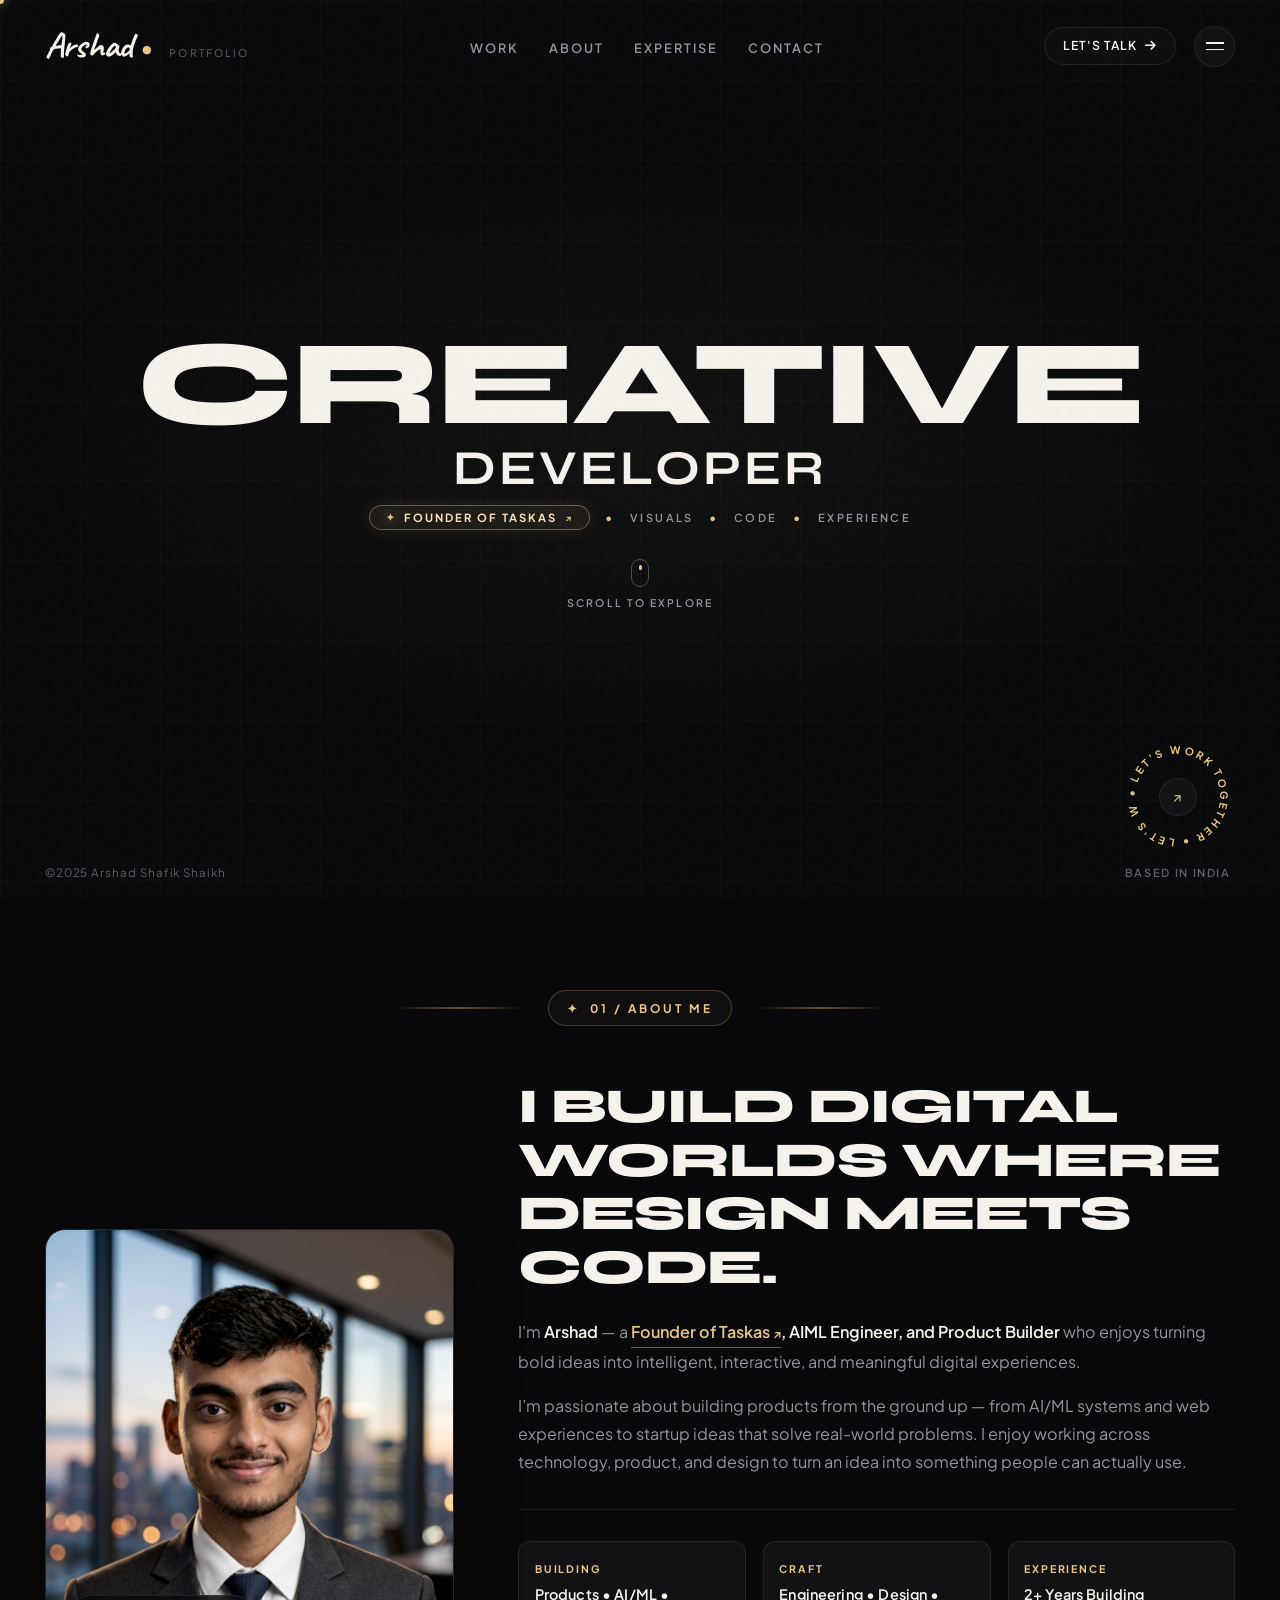
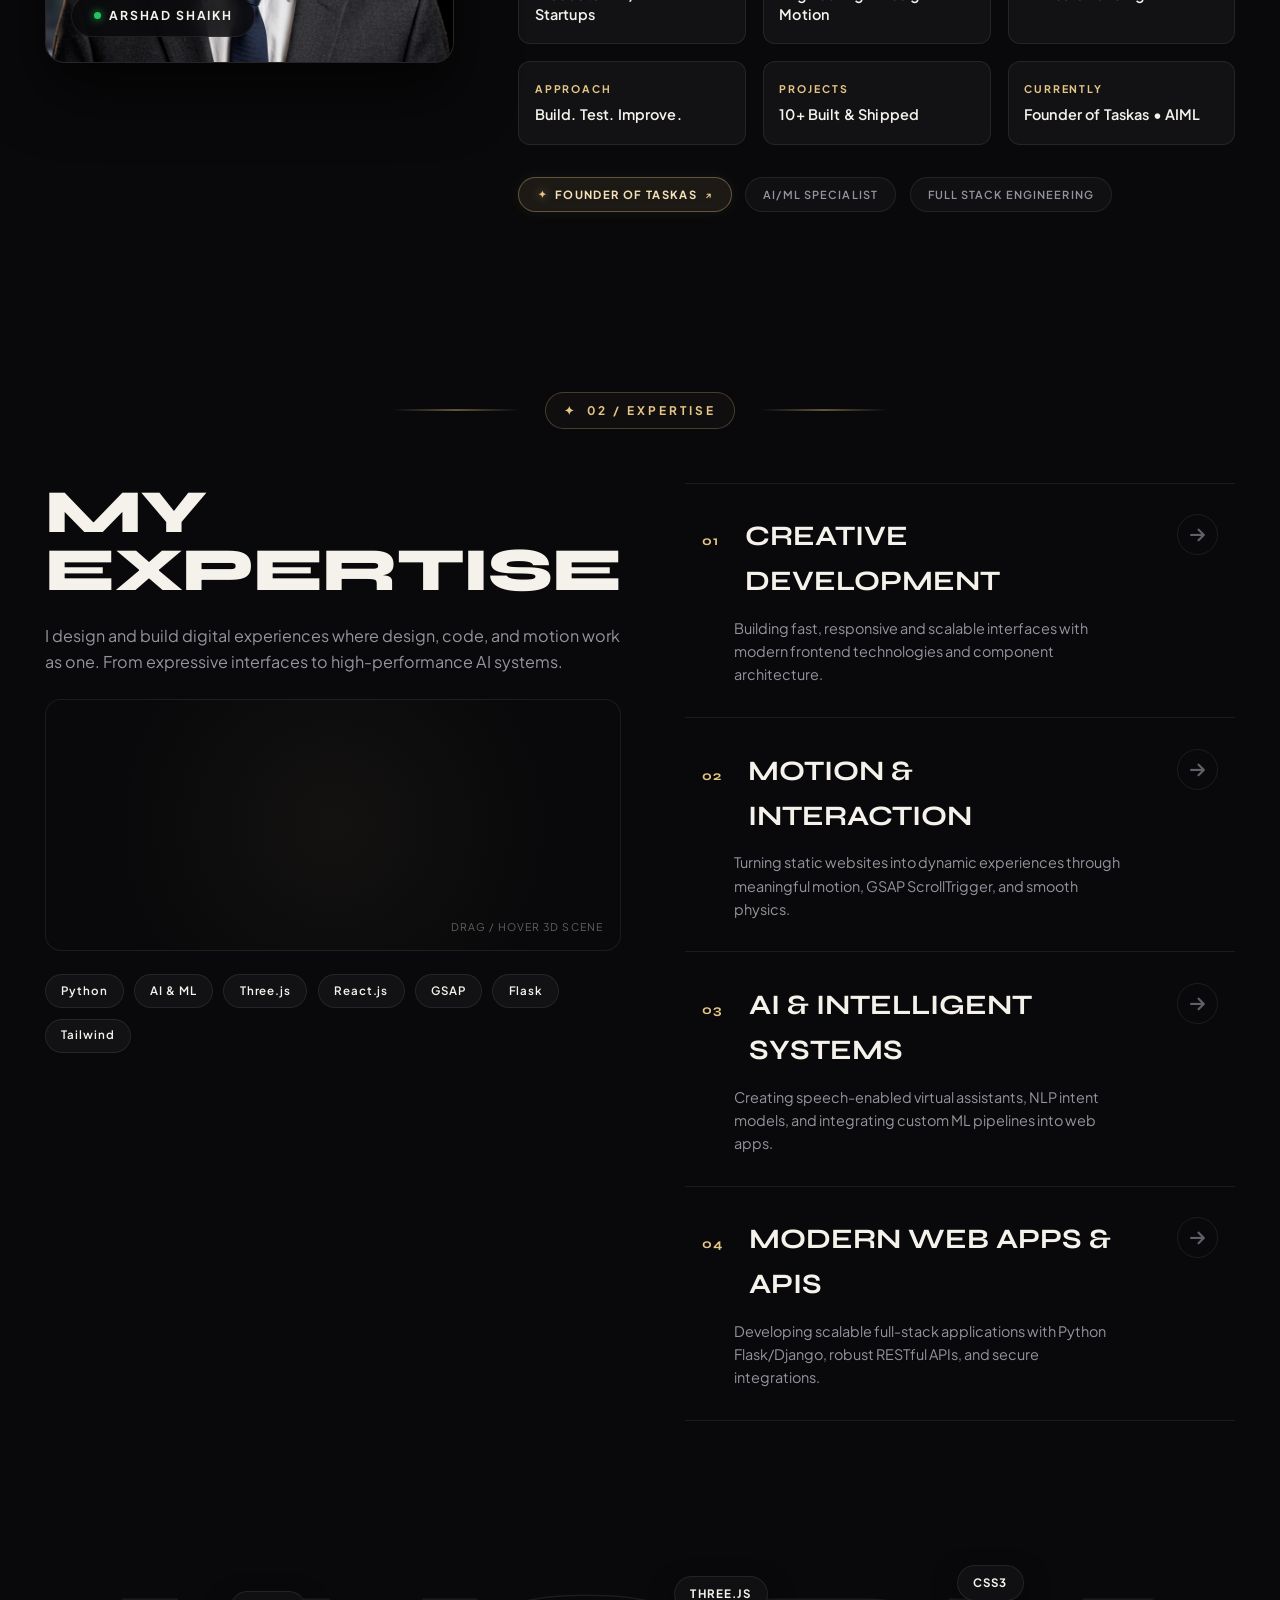
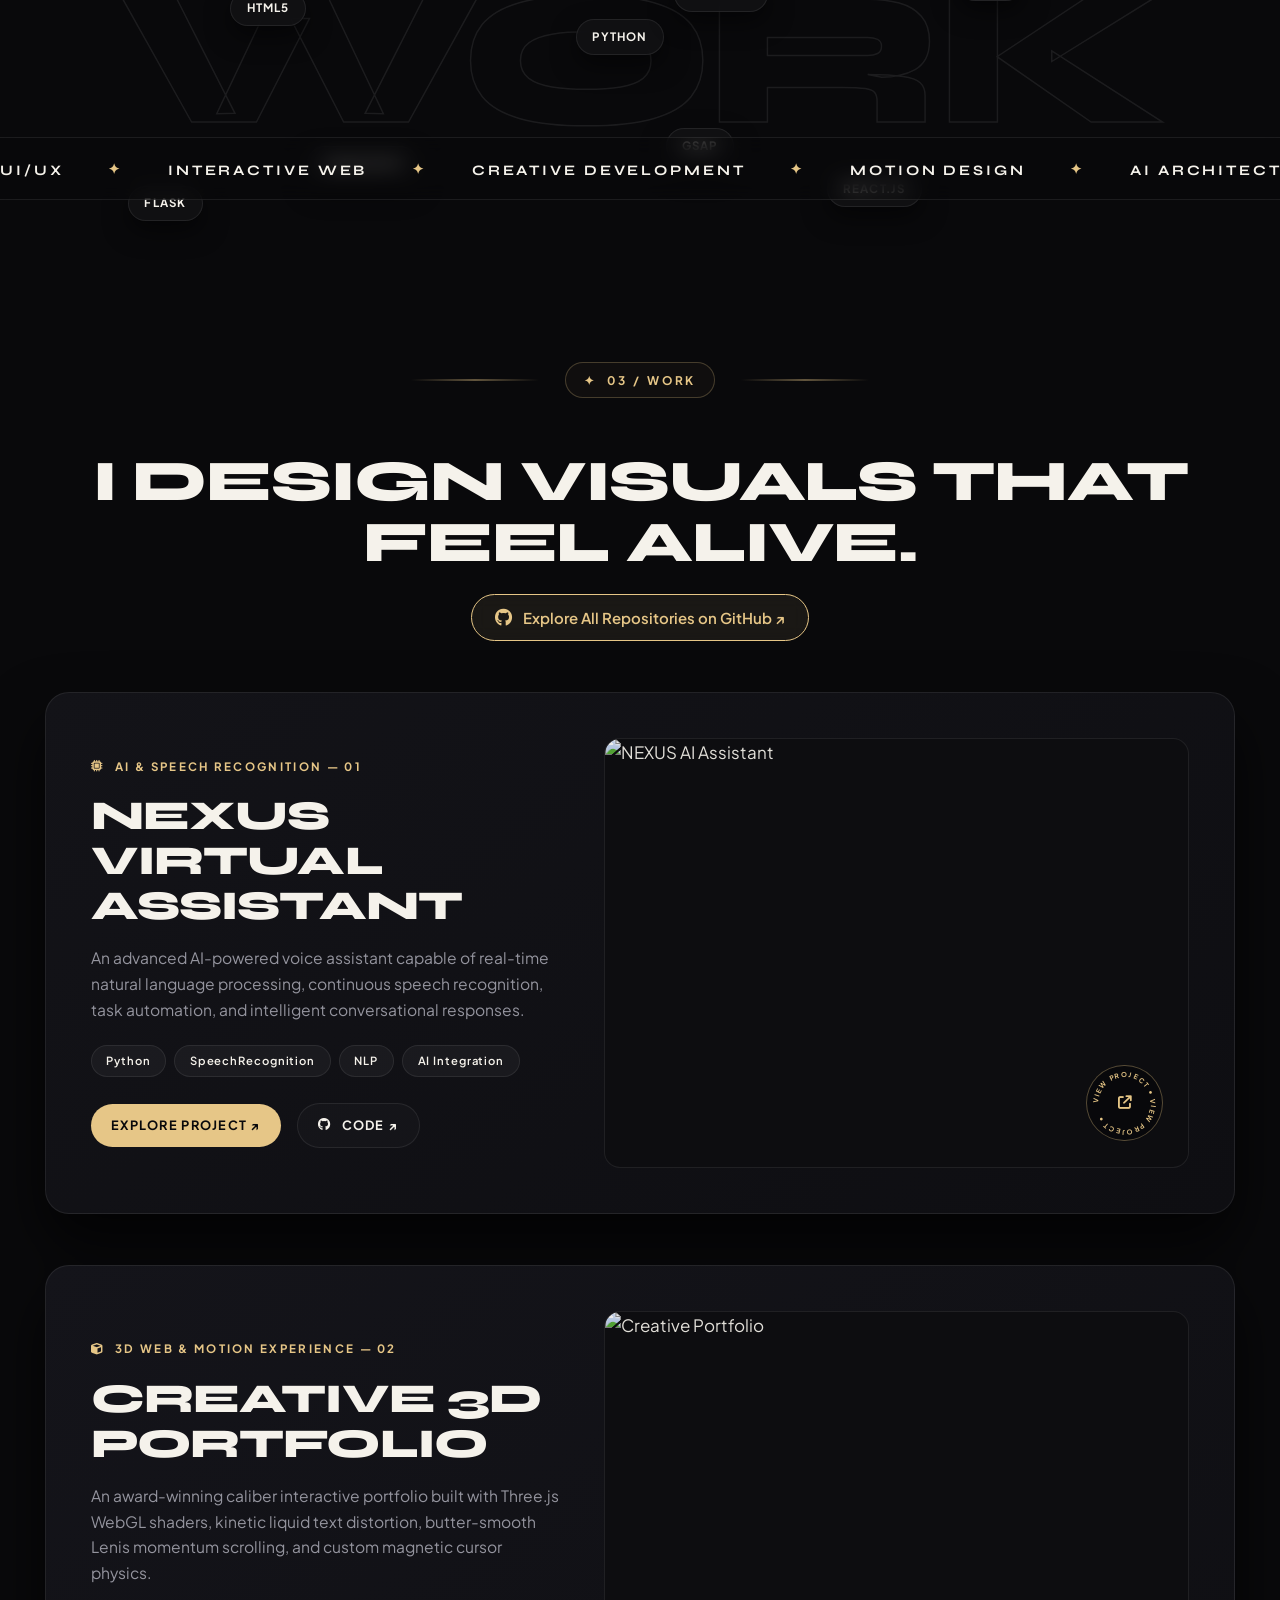
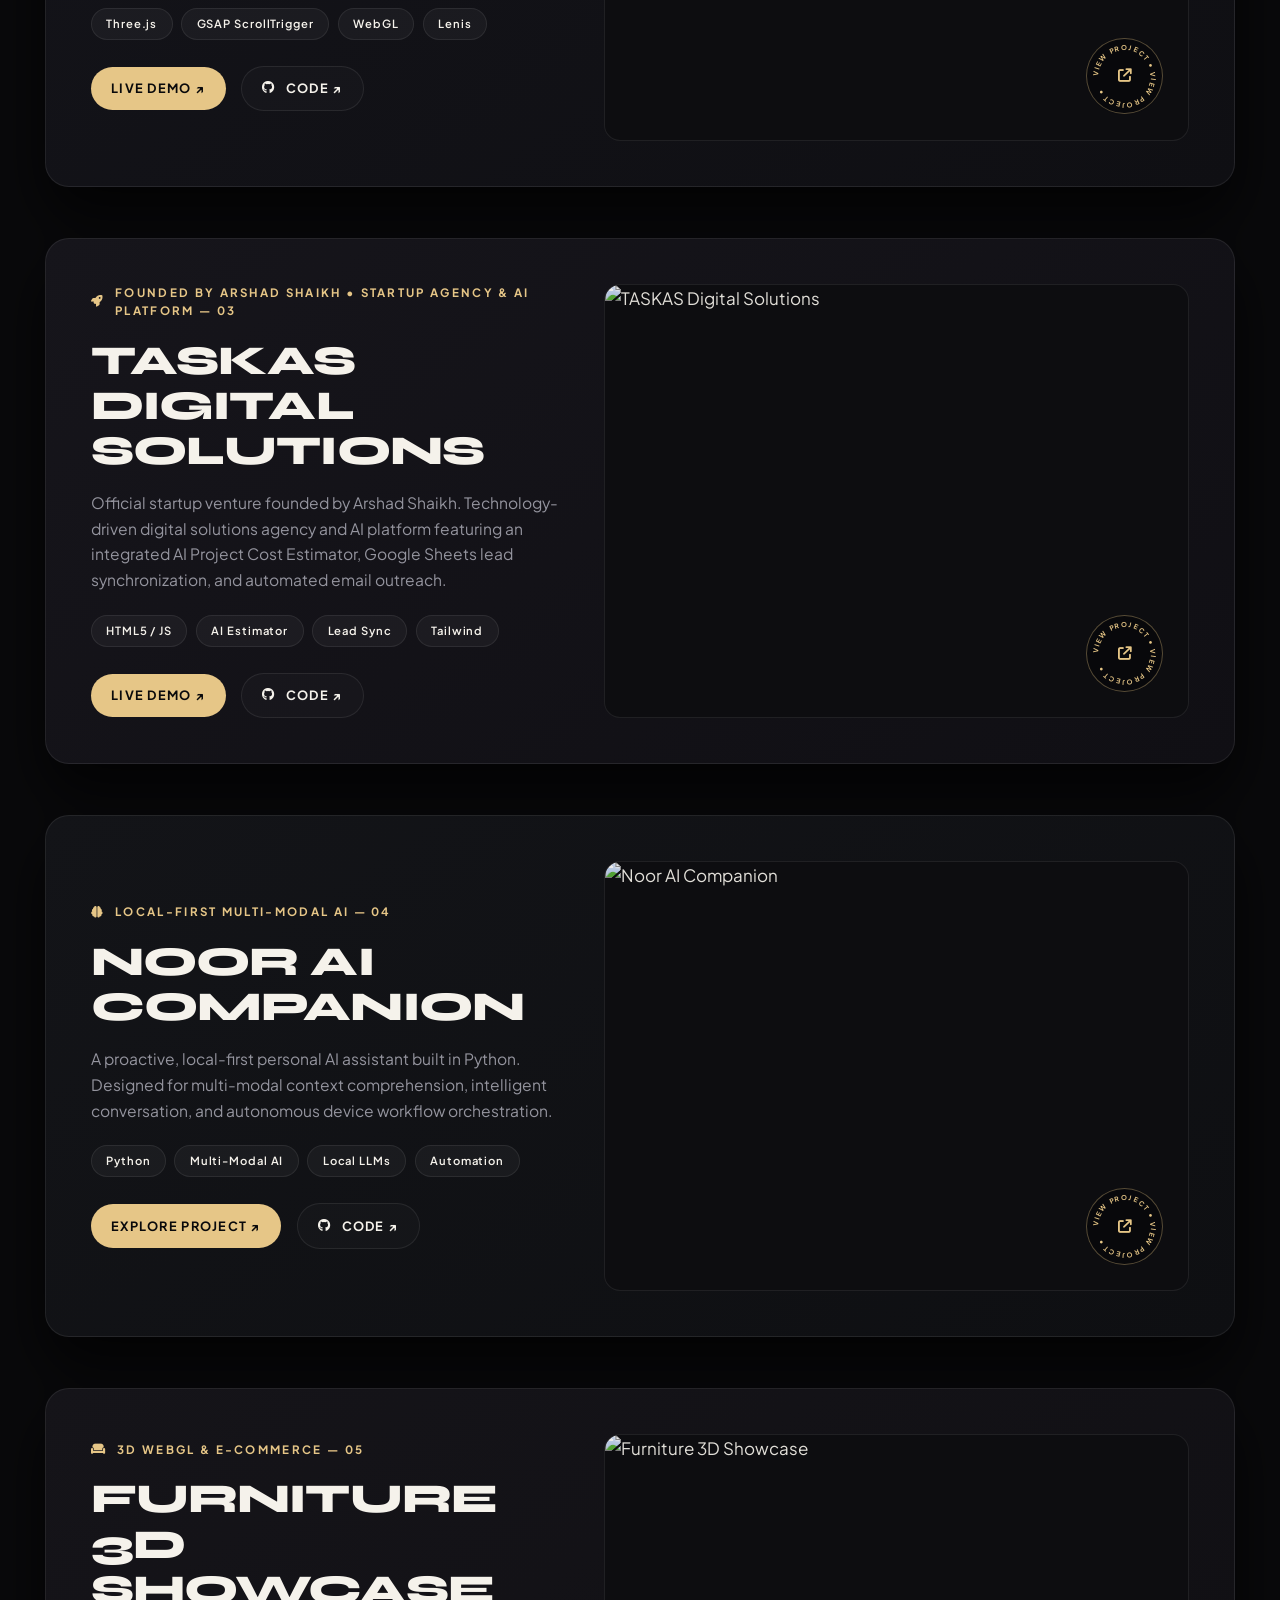
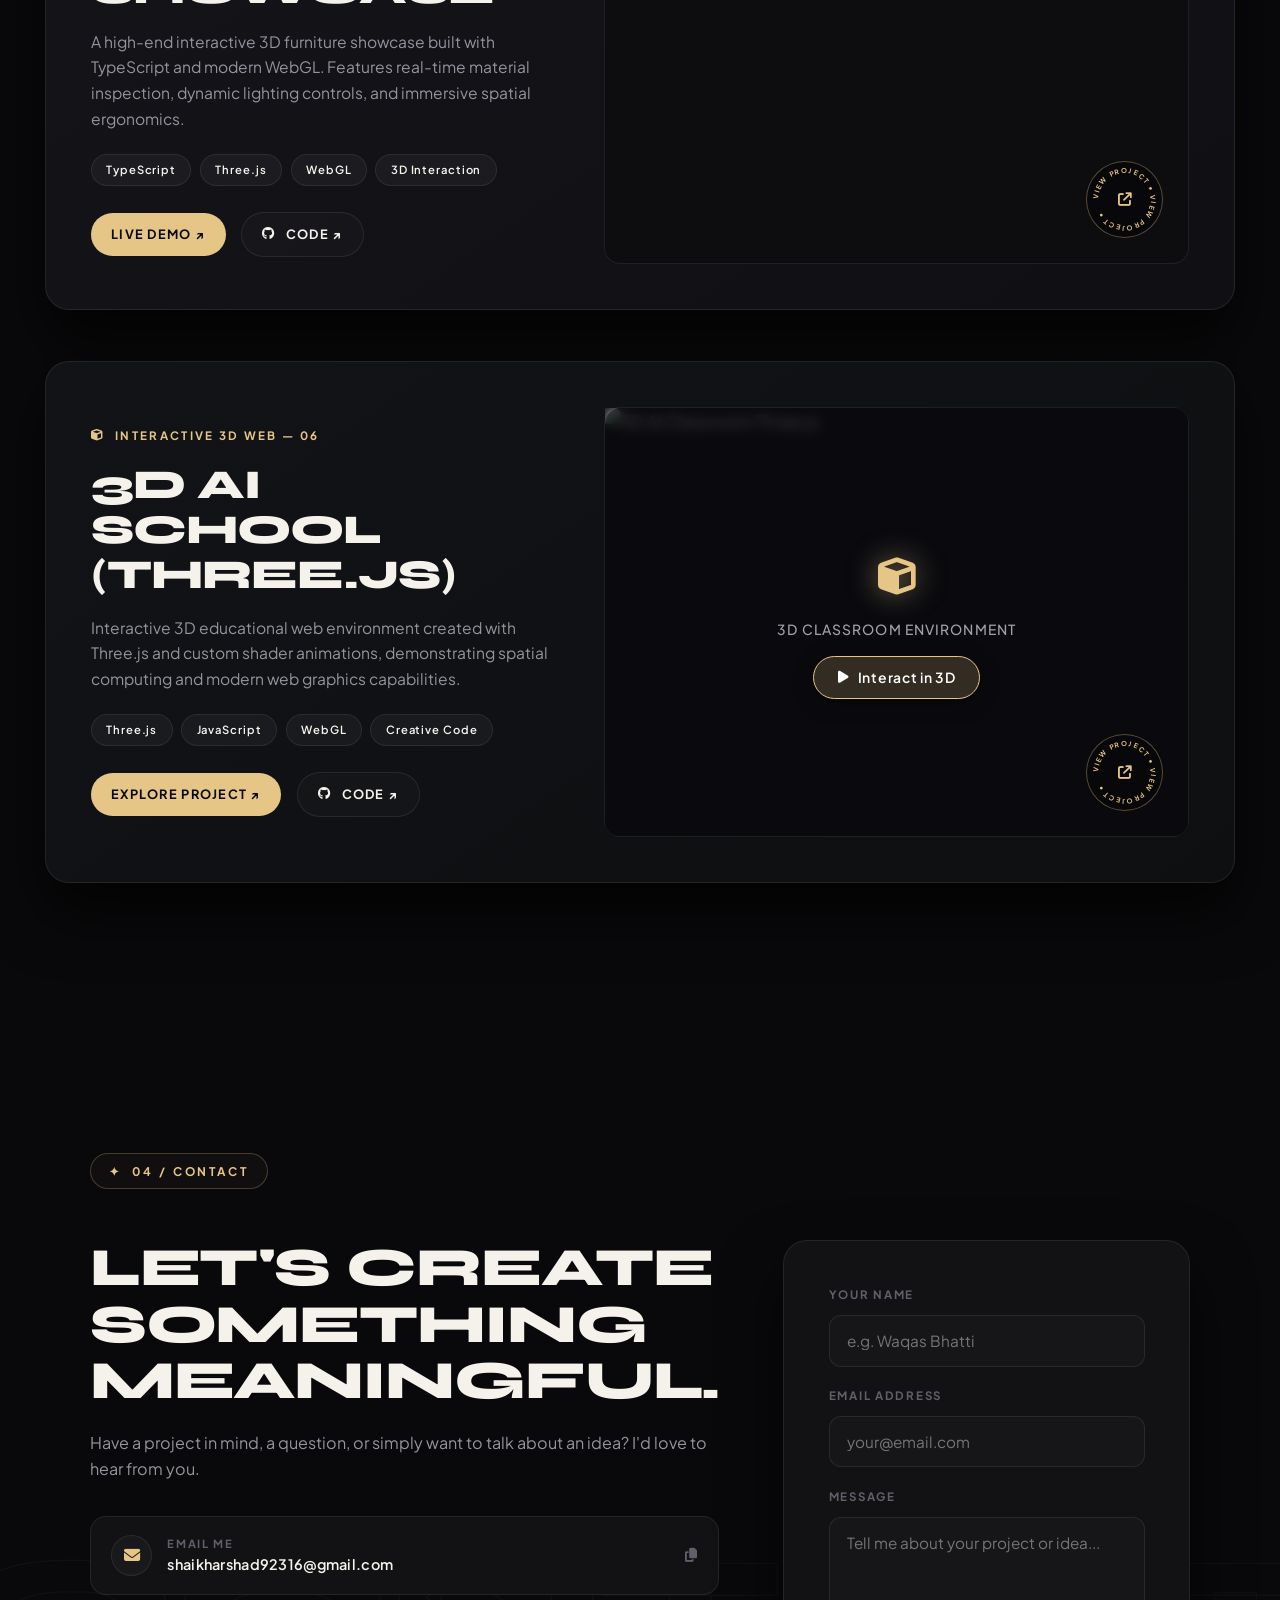
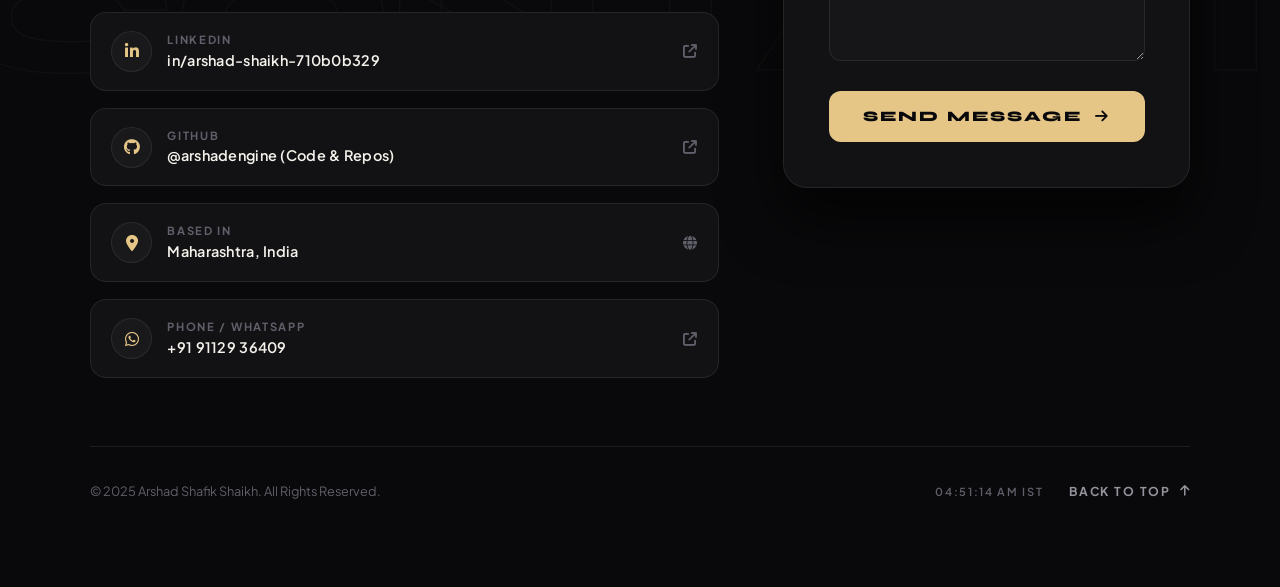
==== commit faa11675: "feat(work): add interactive 3D Three.js classroom to card 06" ====
--- a/index.html
+++ b/index.html
@@ -730,10 +730,41 @@
                         <a href="https://github.com/arshadengine/3D-ai-school-threejs" target="_blank" rel="noopener noreferrer" class="card-btn secondary"><i class="fab fa-github"></i> Code ↗</a>
                     </div>
                 </div>
-                <a href="https://github.com/arshadengine/3D-ai-school-threejs" target="_blank" rel="noopener noreferrer" class="card-preview-wrap" aria-label="View 3D AI School on GitHub">
-                    <div class="card-preview-inner">
-                        <img src="https://images.unsplash.com/photo-1526374965328-7f61d4dc18c5?auto=format&fit=crop&w=1200&q=80" alt="3D AI School Three.js" class="card-preview-img">
-                        <div class="card-mini-badge">
+                <div class="card-preview-wrap card-3d-interactive-wrap" id="classroom-3d-wrapper" aria-label="Interactive 3D Classroom Experience">
+                    <div class="card-preview-inner" style="position: relative; overflow: hidden; width: 100%; height: 100%;">
+                        <!-- 3D Canvas Container -->
+                        <div id="classroom-canvas-container" class="card-3d-canvas-container"></div>
+                        
+                        <!-- Initial / Loading Poster Image -->
+                        <div id="classroom-poster" class="classroom-poster">
+                            <img src="https://images.unsplash.com/photo-1580582932707-520aed937b7b?auto=format&fit=crop&w=1200&q=80" alt="3D AI Classroom Three.js" class="card-preview-img">
+                            <div class="classroom-load-overlay">
+                                <div class="classroom-load-spinner"><i class="fas fa-cube fa-spin"></i></div>
+                                <span class="classroom-load-text" id="classroom-load-text">3D Classroom Environment</span>
+                                <button type="button" id="start-3d-btn" class="classroom-start-btn">
+                                    <i class="fas fa-play"></i> Interact in 3D
+                                </button>
+                            </div>
+                        </div>
+
+                        <!-- 3D Floating HUD & Controls Overlay -->
+                        <div class="classroom-hud" id="classroom-hud" style="display: none;">
+                            <div class="classroom-hud-pill">
+                                <span class="pulse-dot"></span>
+                                <span>3D INTERACTIVE • DRAG TO ROTATE</span>
+                            </div>
+                            <div class="classroom-hud-actions">
+                                <button type="button" class="classroom-hud-btn" id="classroom-reset-btn" title="Reset Camera View">
+                                    <i class="fas fa-rotate-left"></i>
+                                </button>
+                                <button type="button" class="classroom-hud-btn" id="classroom-spin-btn" title="Toggle Auto-Rotate">
+                                    <i class="fas fa-arrows-rotate"></i>
+                                </button>
+                            </div>
+                        </div>
+
+                        <!-- Circular Floating Badge (Preserved luxury aesthetic) -->
+                        <a href="https://github.com/arshadengine/3D-ai-school-threejs" target="_blank" rel="noopener noreferrer" class="card-mini-badge" style="z-index: 6;" title="View Source on GitHub">
                             <svg viewBox="0 0 100 100">
                                 <path id="pCircle6" d="M 50, 50 m -35, 0 a 35,35 0 1,1 70,0 a 35,35 0 1,1 -70,0" fill="transparent"/>
                                 <text font-size="9" font-weight="700" letter-spacing="2" fill="#e6c687">
@@ -741,9 +772,9 @@
                                 </text>
                             </svg>
                             <i class="fas fa-arrow-up-right-from-square"></i>
-                        </div>
-                    </div>
-                </a>
+                        </a>
+                    </div>
+                </div>
             </article>
         </div>
     </section>
@@ -879,6 +910,8 @@
     <script src="https://unpkg.com/lenis@1.1.9/dist/lenis.min.js"></script>
     <!-- Three.js for 3D WebGL scenes -->
     <script src="https://cdnjs.cloudflare.com/ajax/libs/three.js/r128/three.min.js"></script>
+    <script src="https://cdn.jsdelivr.net/npm/three@0.128.0/examples/js/loaders/GLTFLoader.js"></script>
+    <script src="https://cdn.jsdelivr.net/npm/three@0.128.0/examples/js/controls/OrbitControls.js"></script>
     <!-- EmailJS SDK for Instant Contact & Auto-Greeting Emails -->
     <script src="https://cdn.jsdelivr.net/npm/@emailjs/browser@4/dist/email.min.js"></script>
 
--- a/portfolio.css
+++ b/portfolio.css
@@ -2095,3 +2095,180 @@
     transform: translateY(-2px);
     box-shadow: 0 8px 24px rgba(230, 198, 135, 0.2);
 }
+
+/* ==========================================================================
+   INTERACTIVE 3D CLASSROOM CARD (PROJECT 06)
+   ========================================================================== */
+.card-3d-interactive-wrap {
+    cursor: grab;
+    position: relative;
+    user-select: none;
+    -webkit-user-select: none;
+    touch-action: pan-y;
+}
+
+.card-3d-interactive-wrap:active {
+    cursor: grabbing;
+}
+
+.card-3d-canvas-container {
+    position: absolute;
+    inset: 0;
+    width: 100%;
+    height: 100%;
+    z-index: 1;
+    opacity: 0;
+    transition: opacity 0.6s ease;
+}
+
+.card-3d-canvas-container.loaded {
+    opacity: 1;
+}
+
+.card-3d-canvas-container canvas {
+    width: 100% !important;
+    height: 100% !important;
+    display: block;
+    outline: none;
+}
+
+.classroom-poster {
+    position: absolute;
+    inset: 0;
+    width: 100%;
+    height: 100%;
+    z-index: 2;
+    transition: opacity 0.6s ease, visibility 0.6s ease;
+}
+
+.classroom-poster.hidden {
+    opacity: 0;
+    visibility: hidden;
+    pointer-events: none;
+}
+
+.classroom-load-overlay {
+    position: absolute;
+    inset: 0;
+    background: rgba(10, 10, 14, 0.72);
+    backdrop-filter: blur(6px);
+    display: flex;
+    flex-direction: column;
+    align-items: center;
+    justify-content: center;
+    gap: 0.85rem;
+    padding: 1.5rem;
+    text-align: center;
+}
+
+.classroom-load-spinner {
+    font-size: 2.2rem;
+    color: var(--accent-gold, #e6c687);
+    filter: drop-shadow(0 0 14px rgba(230, 198, 135, 0.5));
+}
+
+.classroom-load-text {
+    font-size: 0.82rem;
+    font-weight: 500;
+    letter-spacing: 0.08em;
+    text-transform: uppercase;
+    color: var(--text-secondary, #a1a1aa);
+}
+
+.classroom-start-btn {
+    display: inline-flex;
+    align-items: center;
+    gap: 0.55rem;
+    padding: 0.7rem 1.4rem;
+    border-radius: 9999px;
+    background: rgba(230, 198, 135, 0.18);
+    border: 1px solid var(--accent-gold, #e6c687);
+    color: #fff;
+    font-family: inherit;
+    font-size: 0.82rem;
+    font-weight: 600;
+    letter-spacing: 0.05em;
+    cursor: pointer;
+    transition: all 0.3s cubic-bezier(0.16, 1, 0.3, 1);
+    box-shadow: 0 4px 20px rgba(0, 0, 0, 0.4);
+}
+
+.classroom-start-btn:hover {
+    background: var(--accent-gold, #e6c687);
+    color: #0c0d10;
+    transform: translateY(-2px);
+    box-shadow: 0 8px 25px rgba(230, 198, 135, 0.35);
+}
+
+/* 3D Floating HUD */
+.classroom-hud {
+    position: absolute;
+    top: 1rem;
+    left: 1rem;
+    right: 1rem;
+    display: flex;
+    align-items: center;
+    justify-content: space-between;
+    pointer-events: none;
+    z-index: 4;
+}
+
+.classroom-hud-pill {
+    display: inline-flex;
+    align-items: center;
+    gap: 0.5rem;
+    padding: 0.4rem 0.85rem;
+    border-radius: 9999px;
+    background: rgba(12, 13, 16, 0.85);
+    backdrop-filter: blur(10px);
+    border: 1px solid rgba(230, 198, 135, 0.3);
+    color: #fff;
+    font-size: 0.68rem;
+    font-weight: 600;
+    letter-spacing: 0.08em;
+    text-transform: uppercase;
+}
+
+.classroom-hud-pill .pulse-dot {
+    width: 6px;
+    height: 6px;
+    border-radius: 50%;
+    background: #10b981;
+    box-shadow: 0 0 8px #10b981;
+    animation: hudPulse 2s infinite;
+}
+
+@keyframes hudPulse {
+    0%, 100% { opacity: 1; transform: scale(1); }
+    50% { opacity: 0.4; transform: scale(0.85); }
+}
+
+.classroom-hud-actions {
+    display: flex;
+    align-items: center;
+    gap: 0.4rem;
+    pointer-events: auto;
+}
+
+.classroom-hud-btn {
+    width: 34px;
+    height: 34px;
+    border-radius: 50%;
+    background: rgba(12, 13, 16, 0.85);
+    backdrop-filter: blur(8px);
+    border: 1px solid rgba(230, 198, 135, 0.25);
+    color: var(--accent-gold, #e6c687);
+    display: flex;
+    align-items: center;
+    justify-content: center;
+    font-size: 0.82rem;
+    cursor: pointer;
+    transition: all 0.25s ease;
+}
+
+.classroom-hud-btn:hover {
+    background: var(--accent-gold, #e6c687);
+    color: #0c0d10;
+    transform: scale(1.08);
+}
+
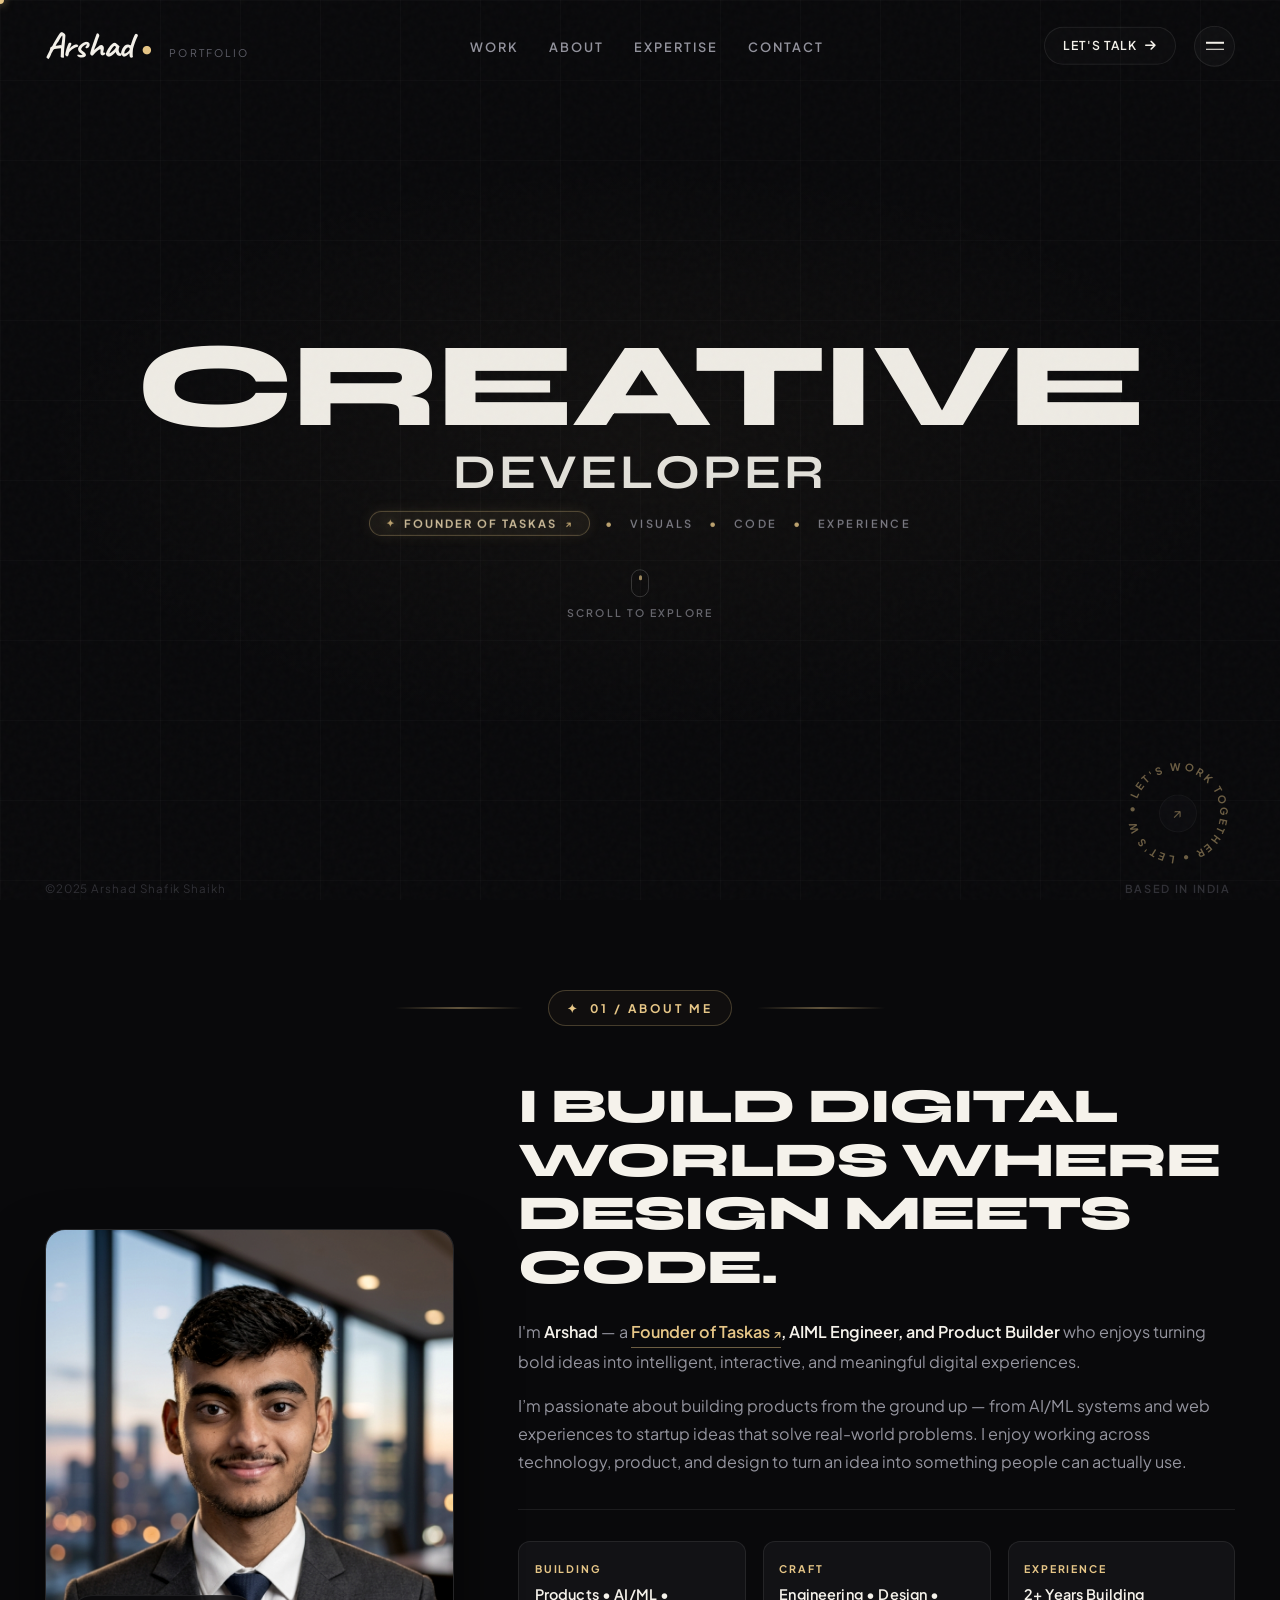
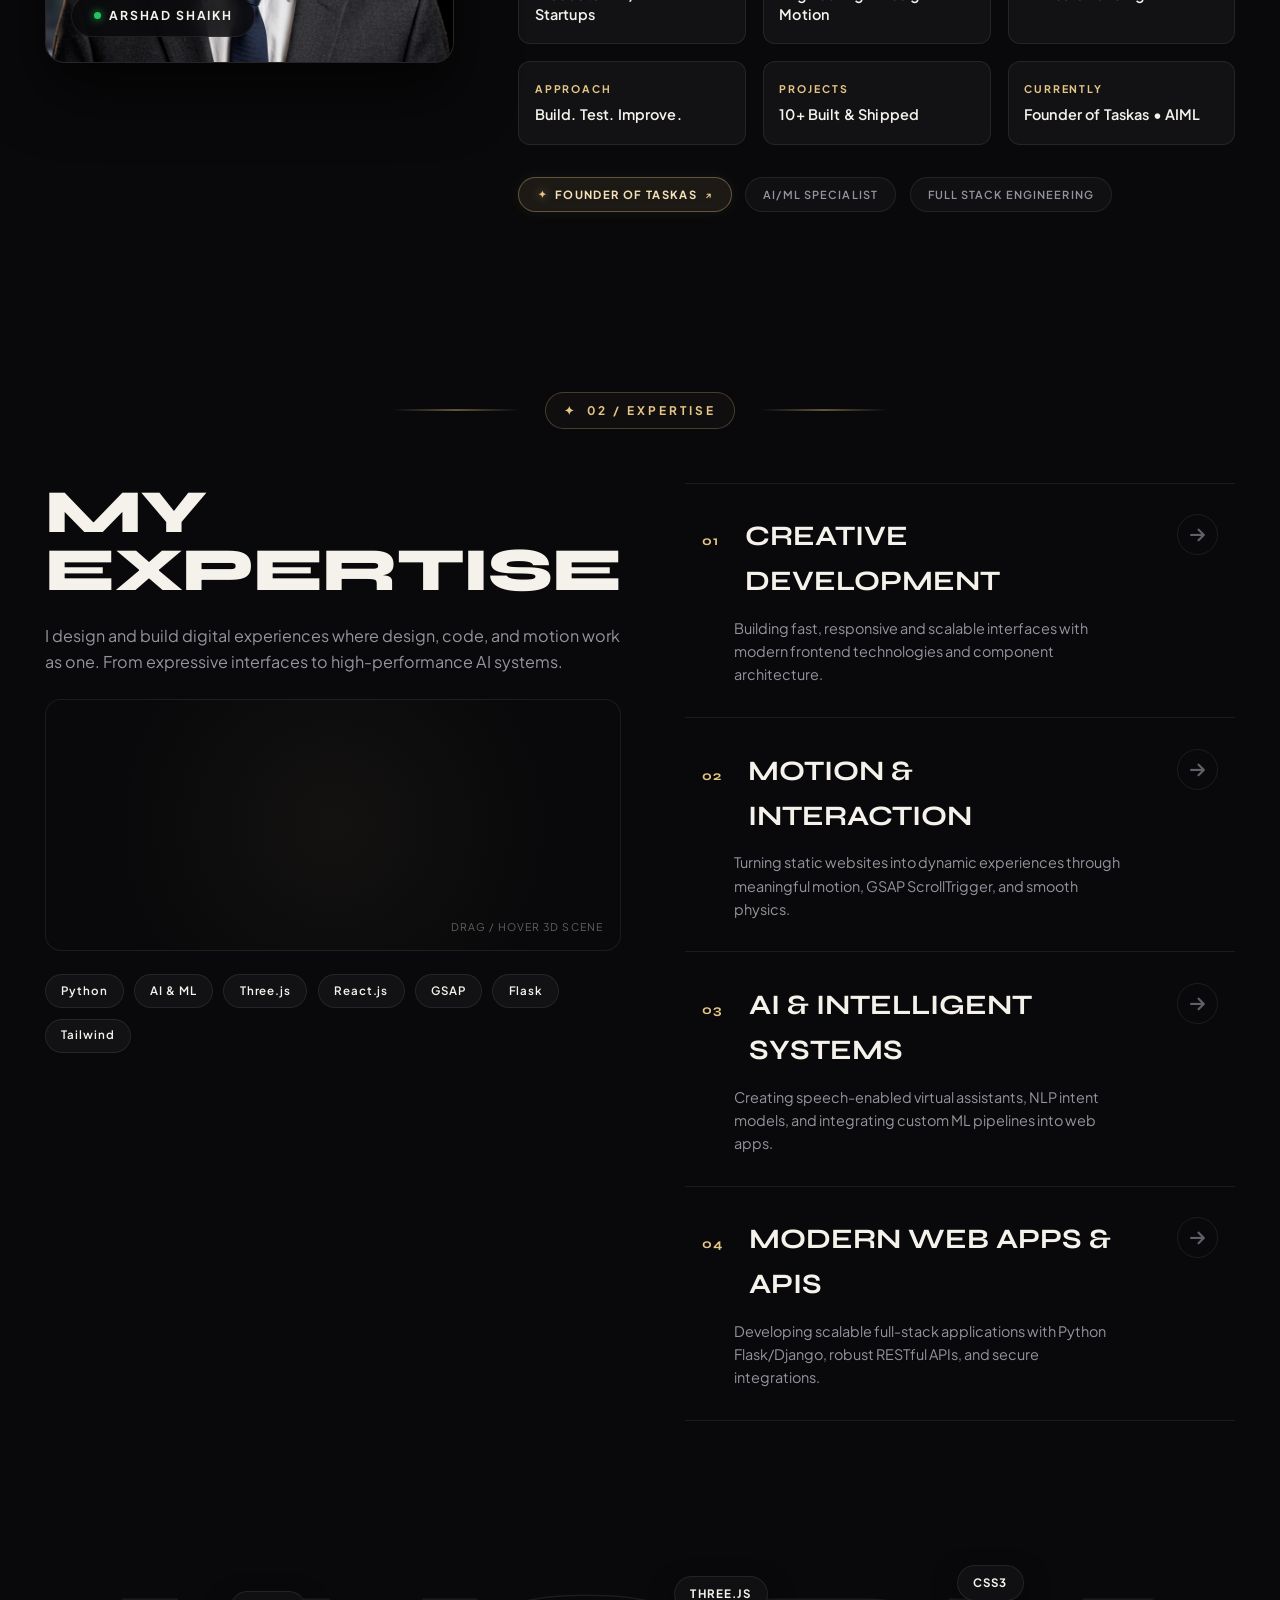
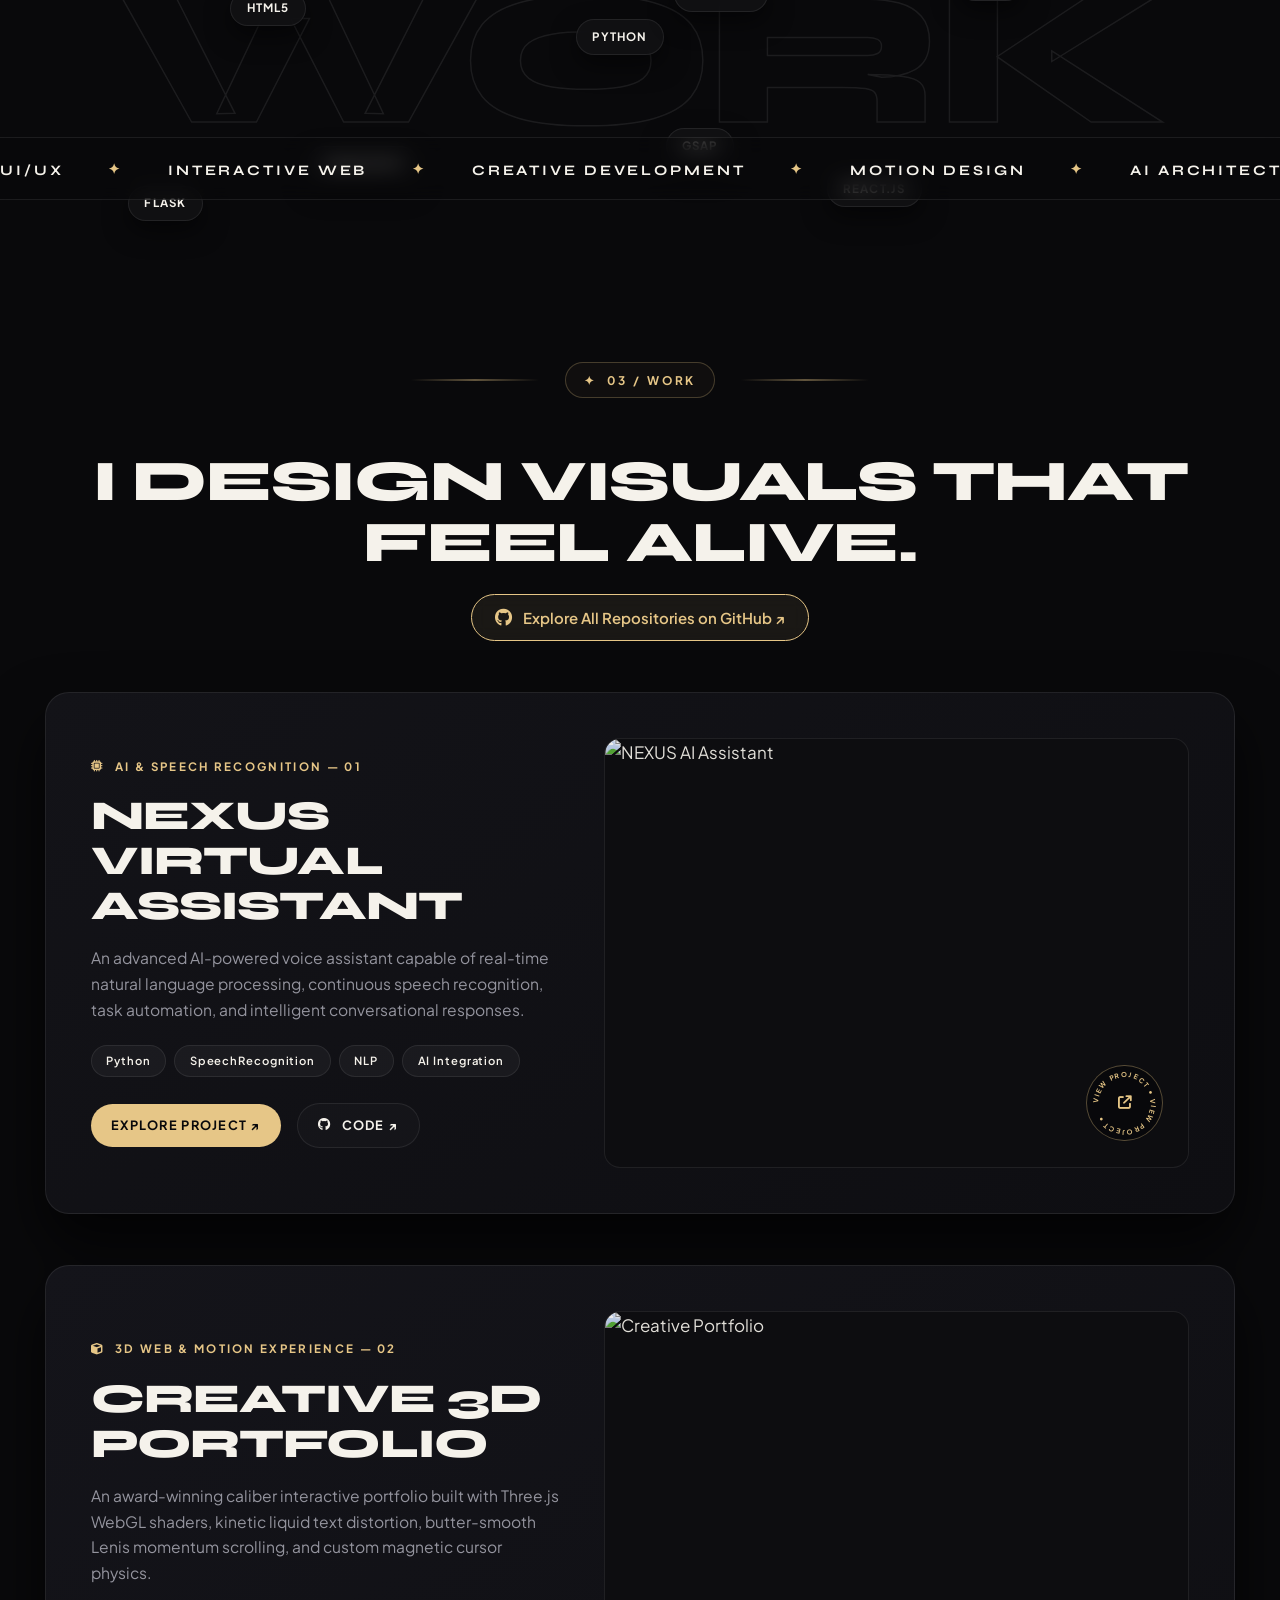
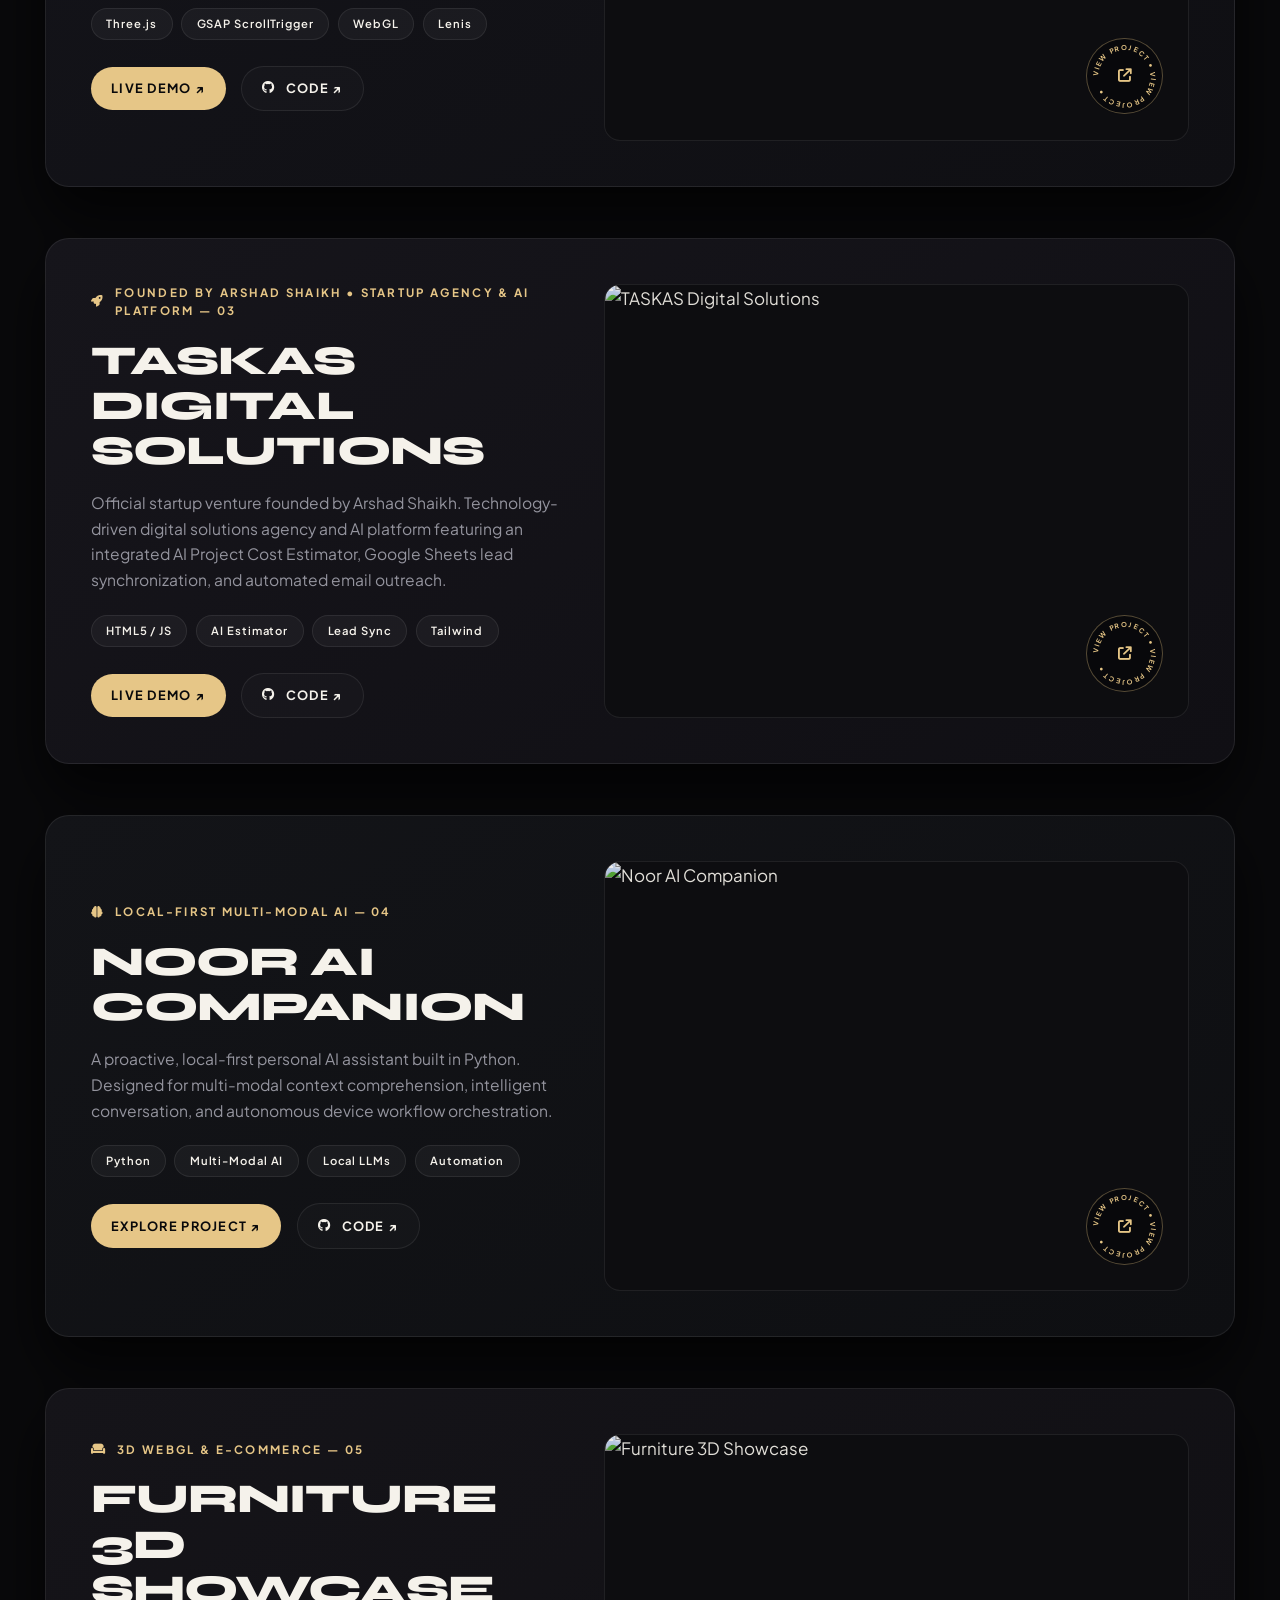
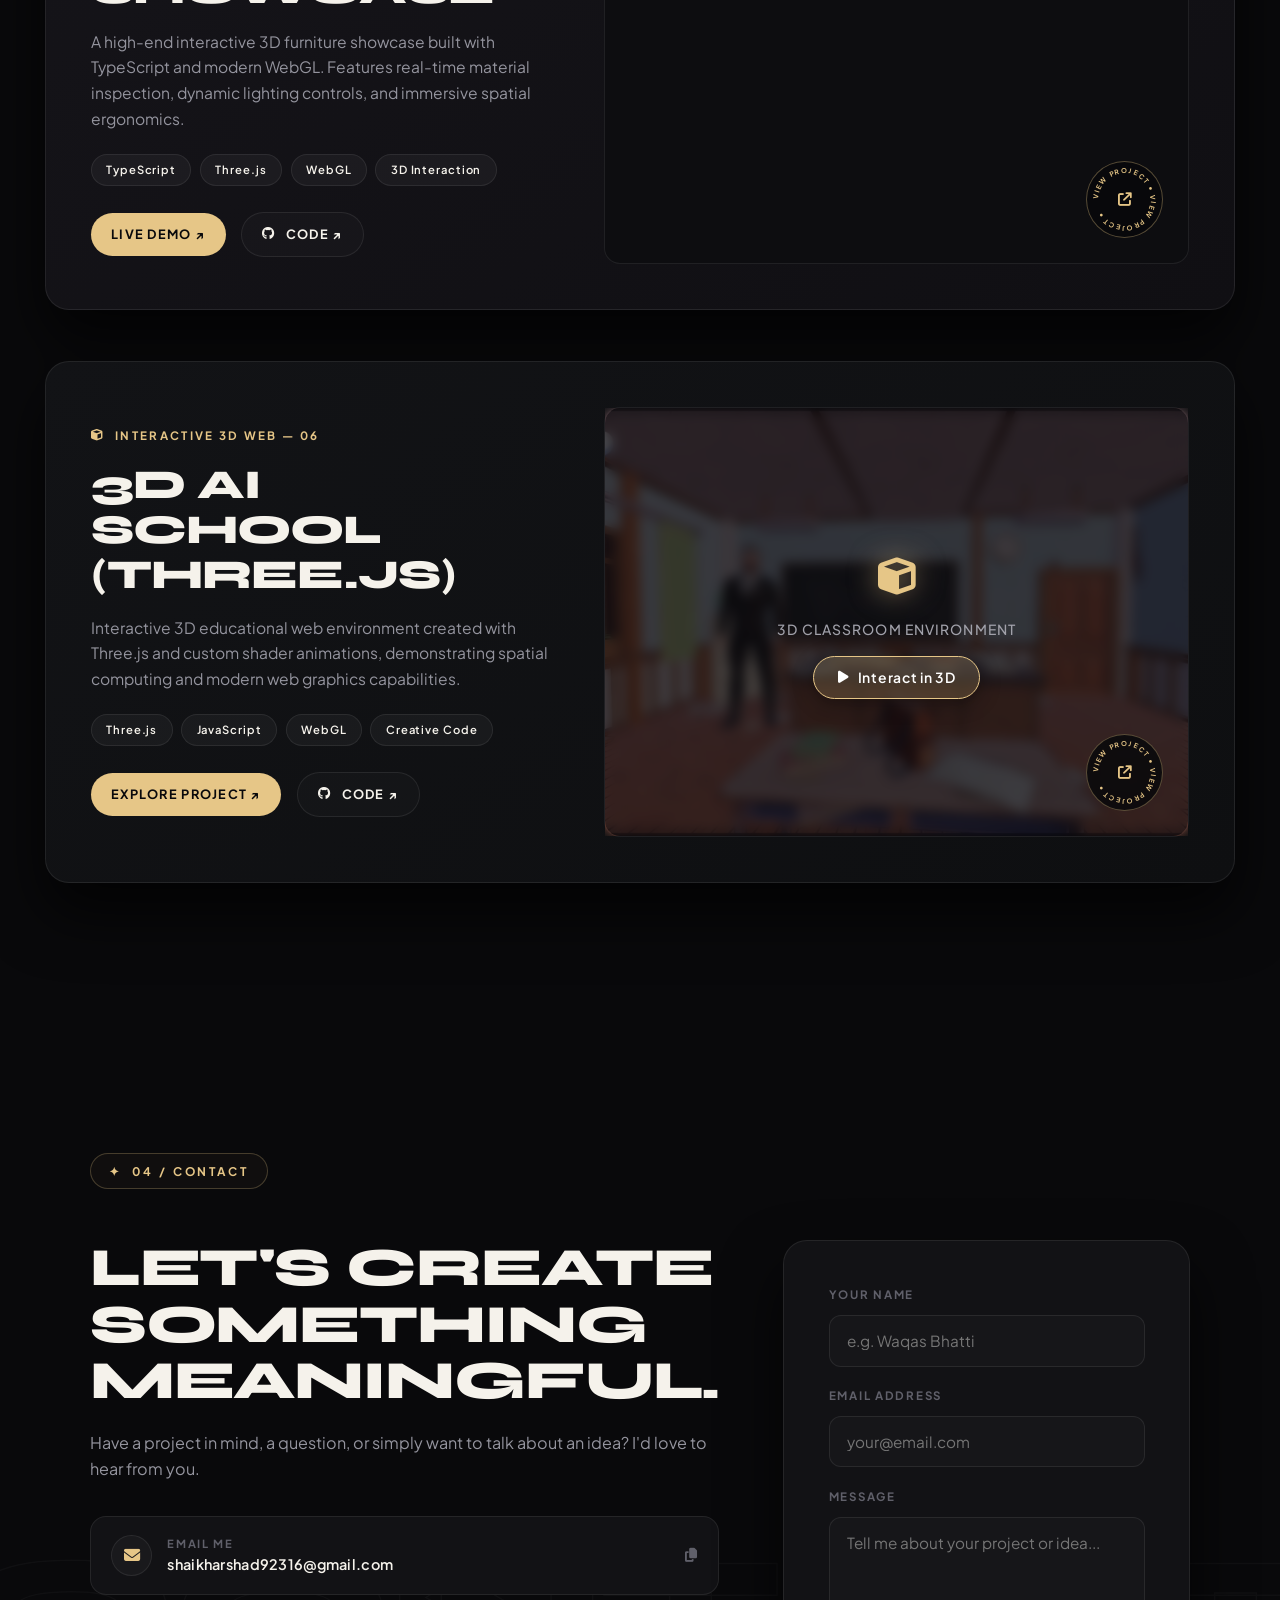
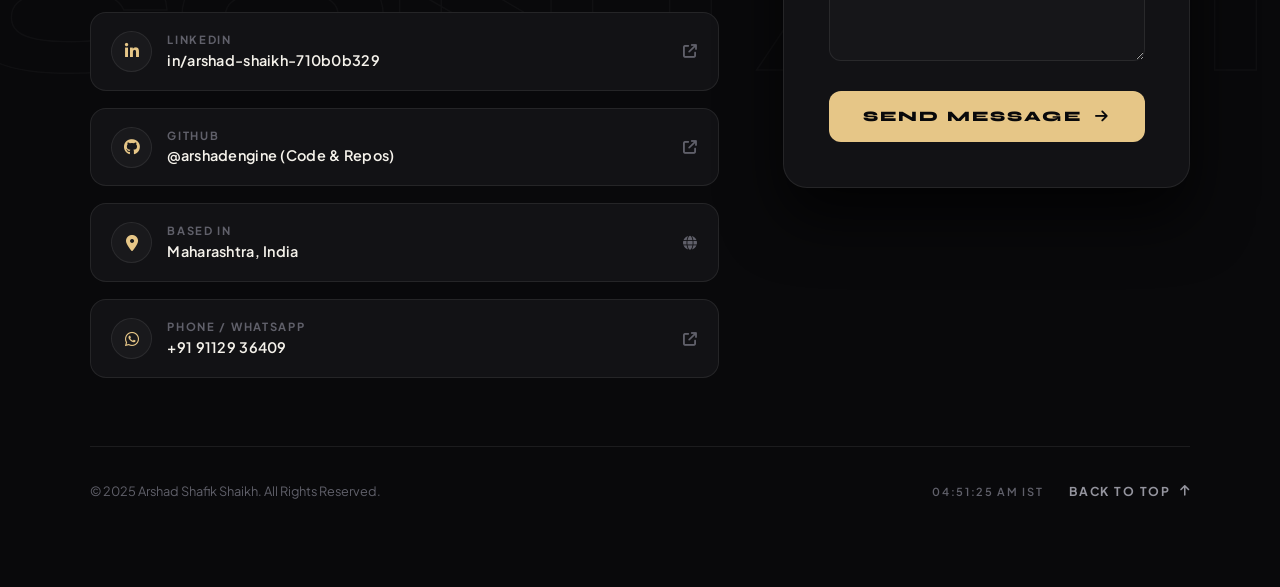
==== commit 03bdb6ee: "fix(work): align 3D classroom camera, interior daylight, and teacher avatar with original Experience" ====
--- a/index.html
+++ b/index.html
@@ -737,7 +737,7 @@
                         
                         <!-- Initial / Loading Poster Image -->
                         <div id="classroom-poster" class="classroom-poster">
-                            <img src="https://images.unsplash.com/photo-1580582932707-520aed937b7b?auto=format&fit=crop&w=1200&q=80" alt="3D AI Classroom Three.js" class="card-preview-img">
+                            <img src="images/classroom-cover.jpg" alt="3D AI Classroom Three.js" class="card-preview-img">
                             <div class="classroom-load-overlay">
                                 <div class="classroom-load-spinner"><i class="fas fa-cube fa-spin"></i></div>
                                 <span class="classroom-load-text" id="classroom-load-text">3D Classroom Environment</span>
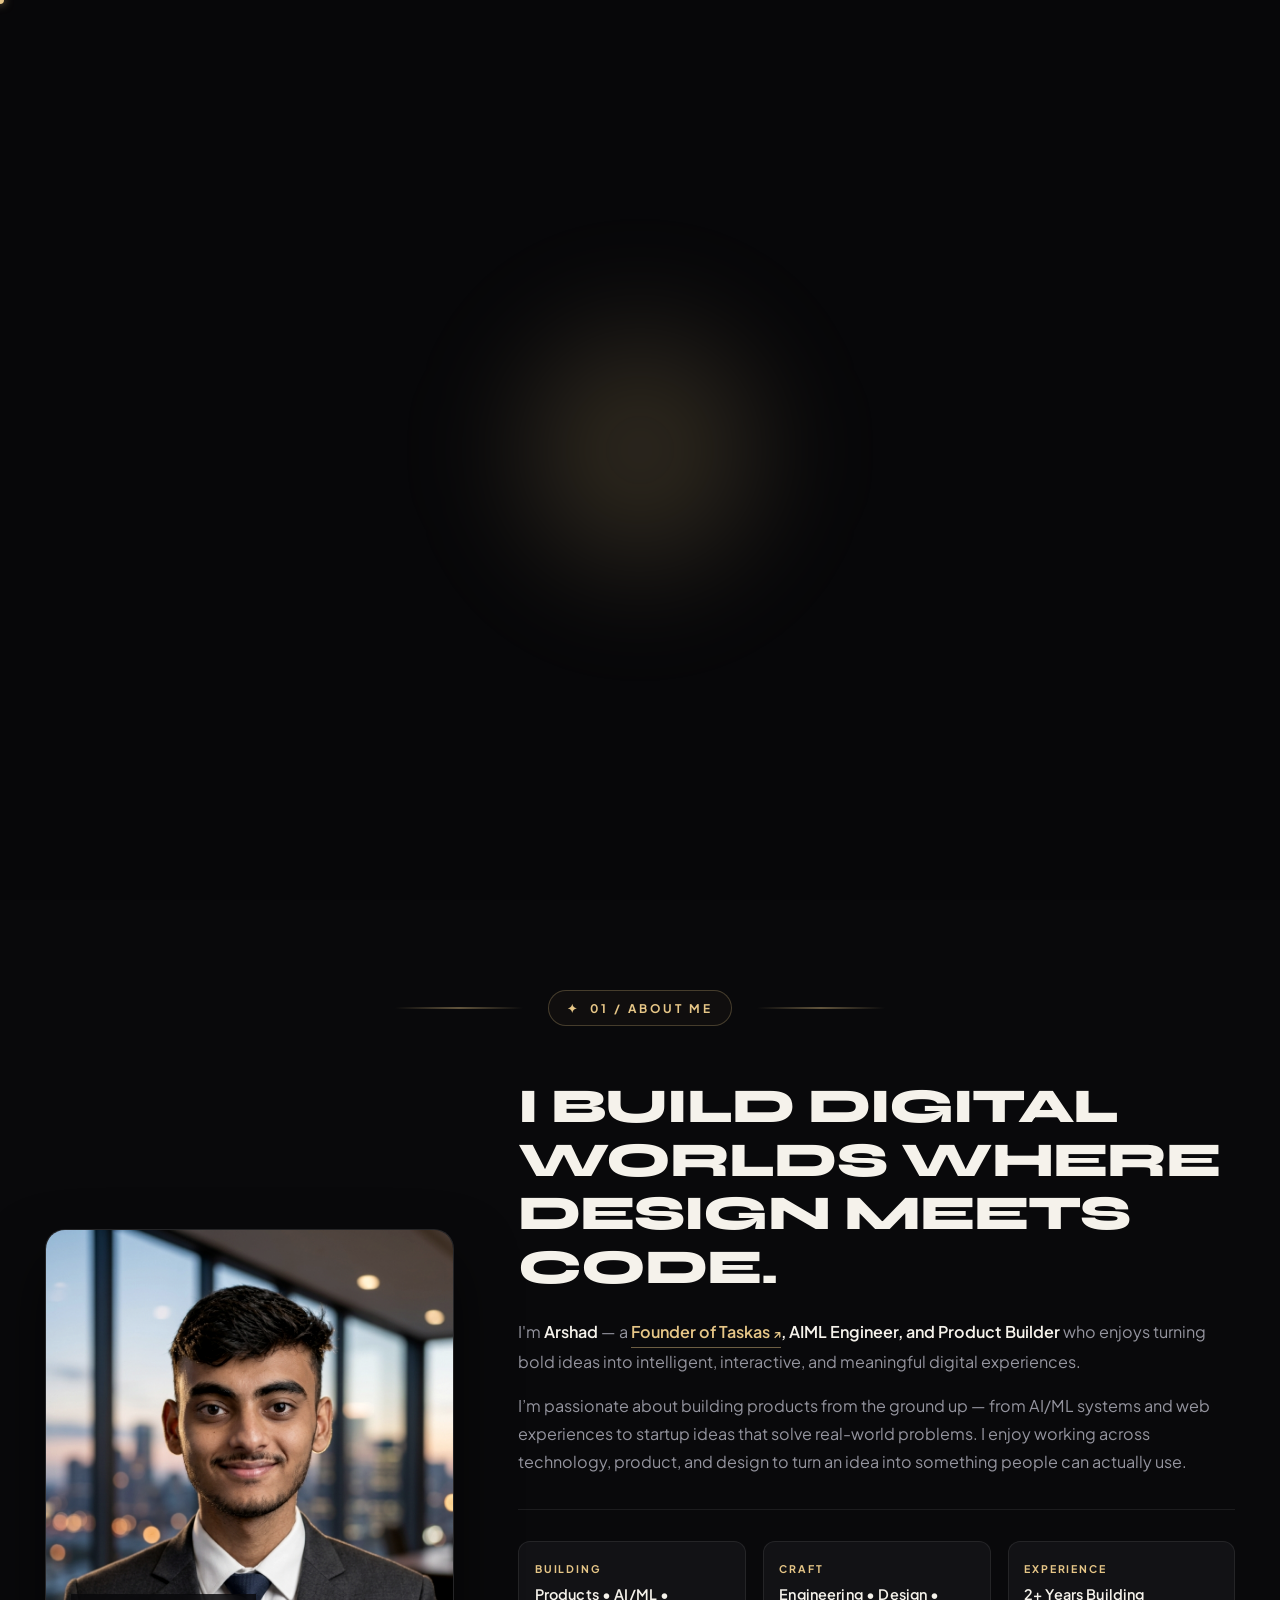
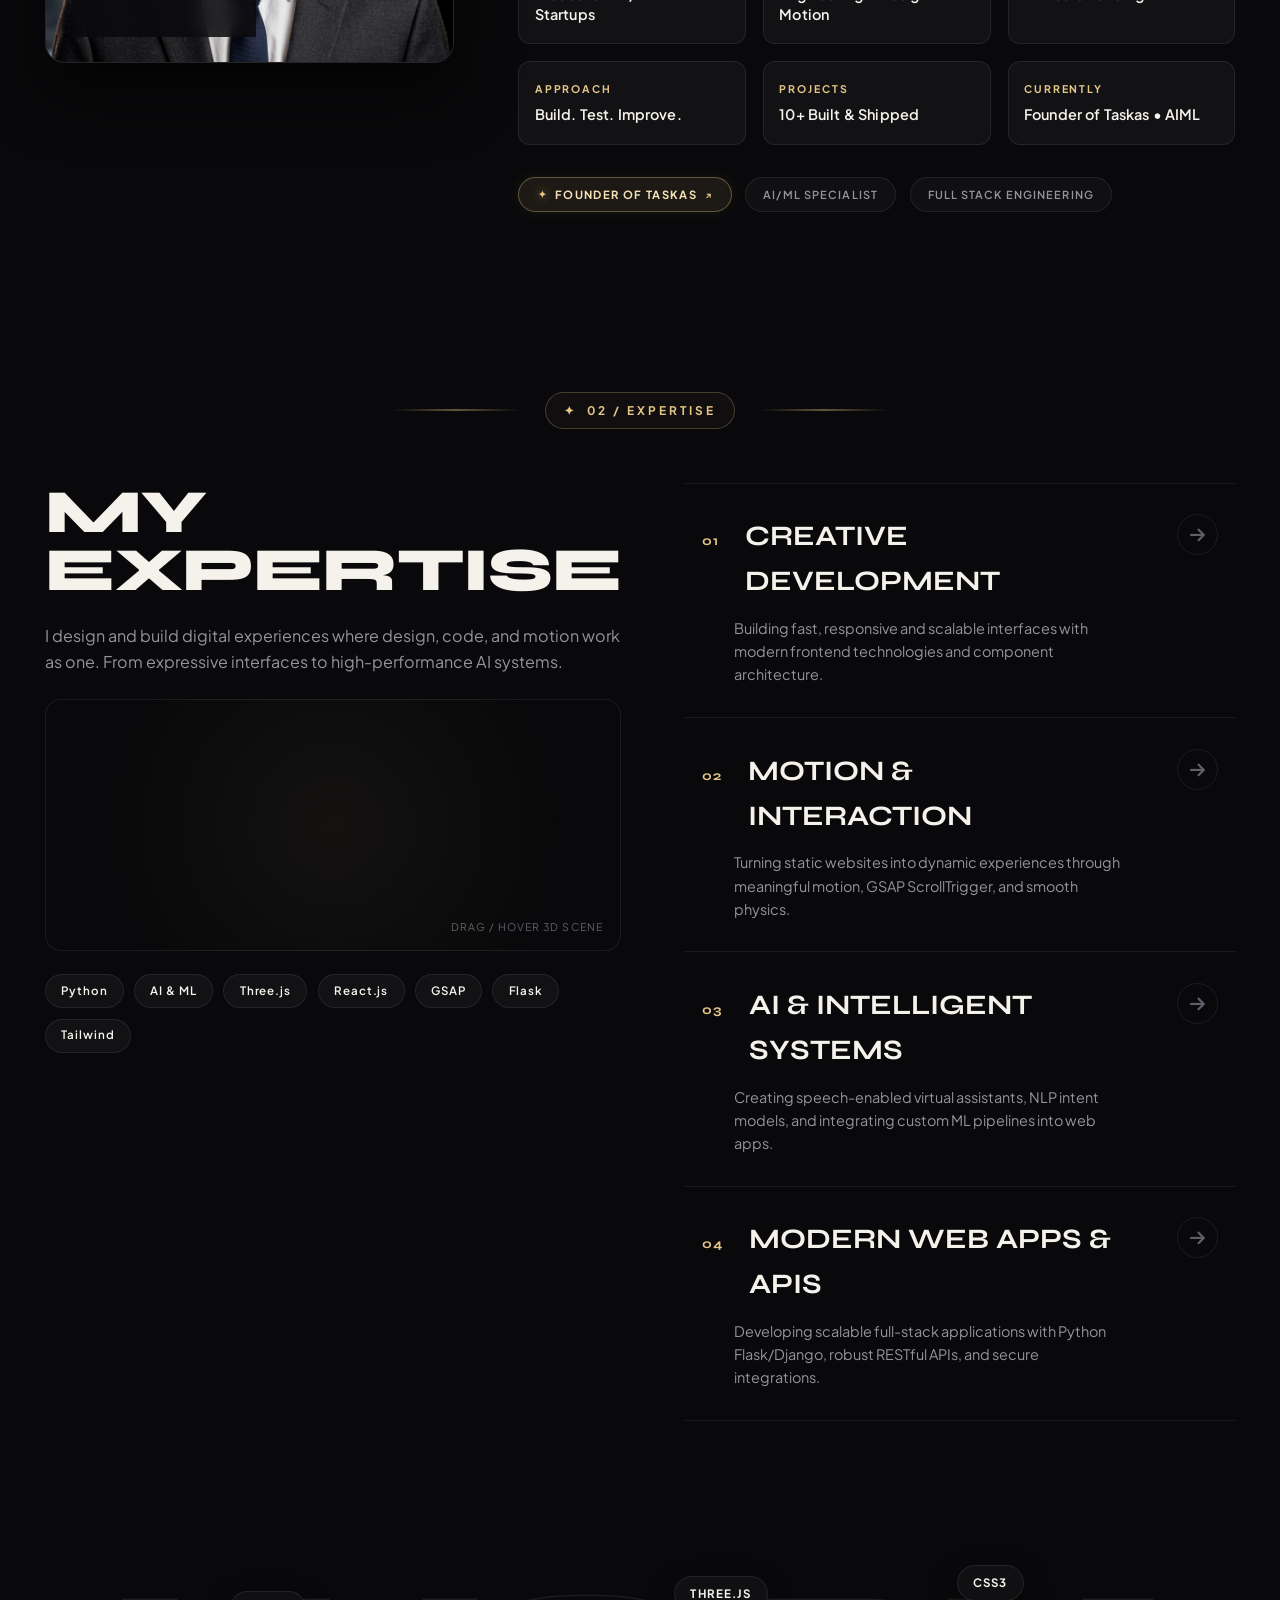
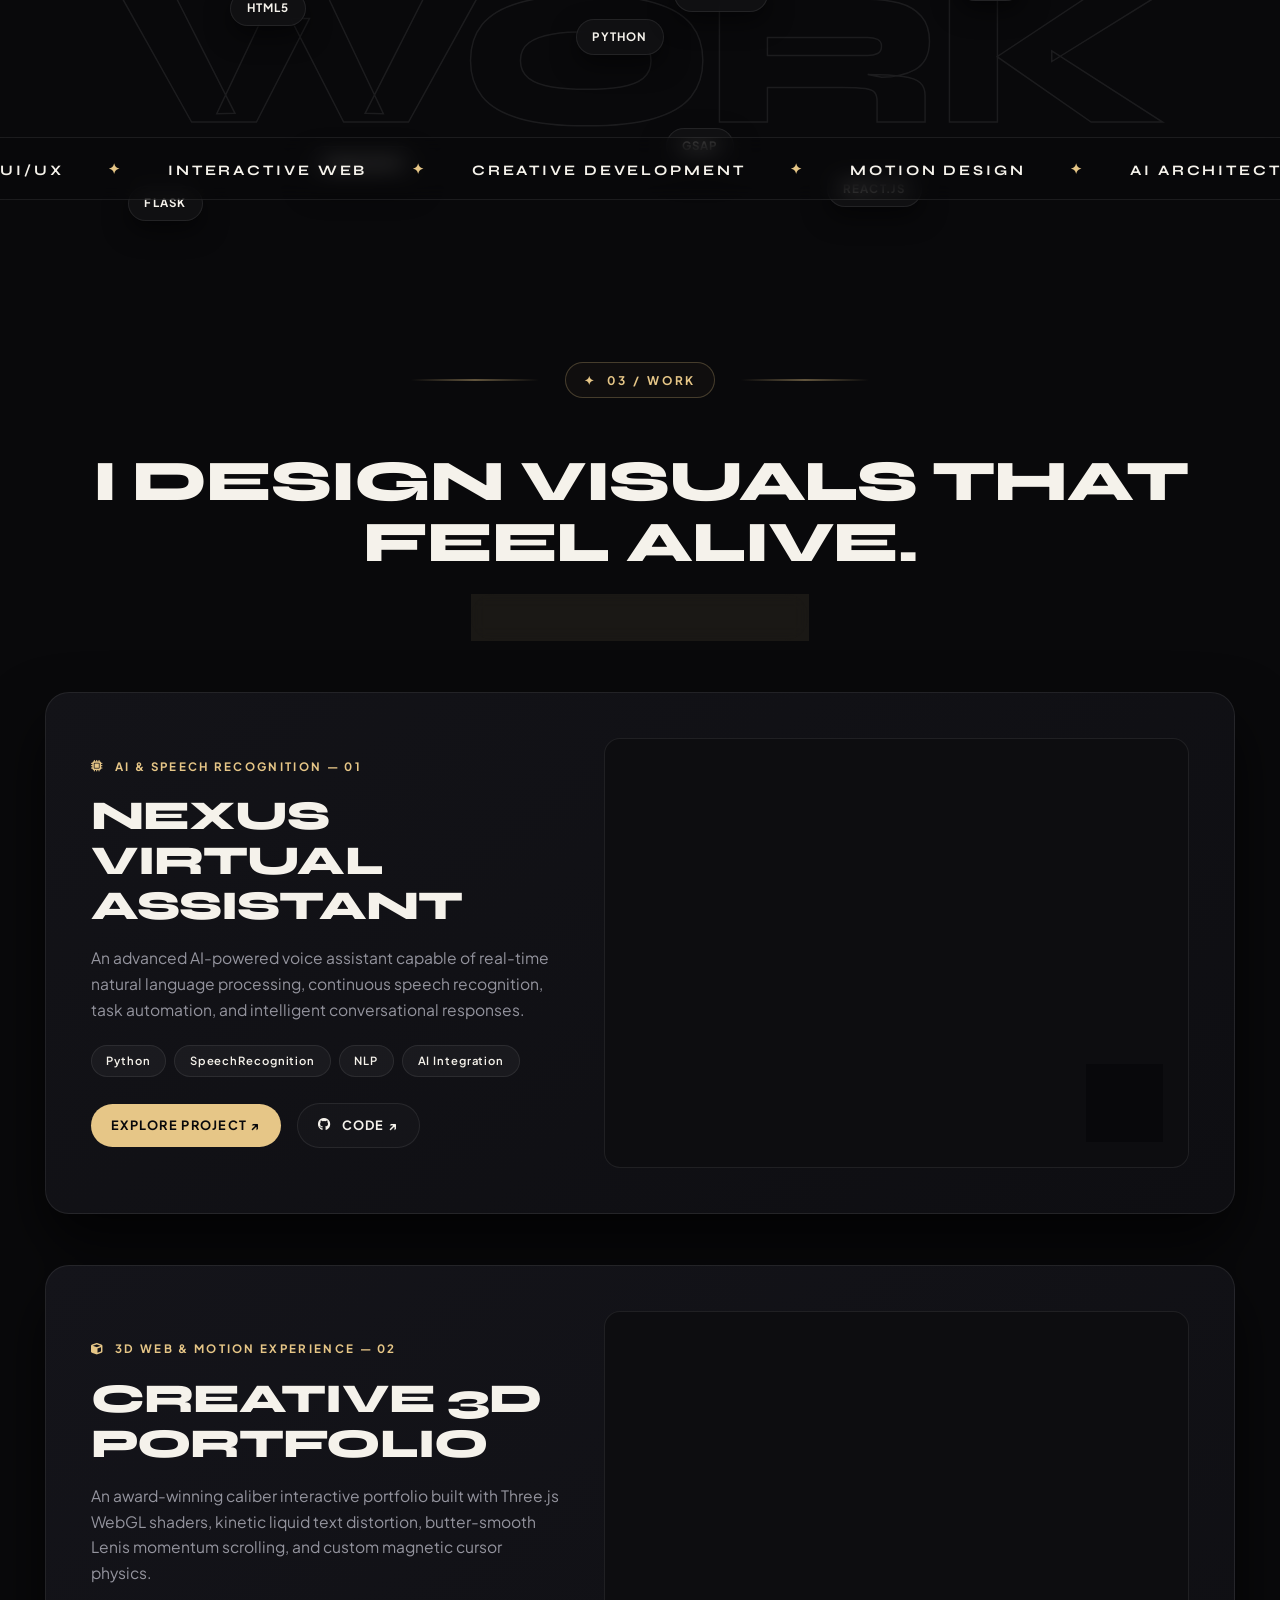
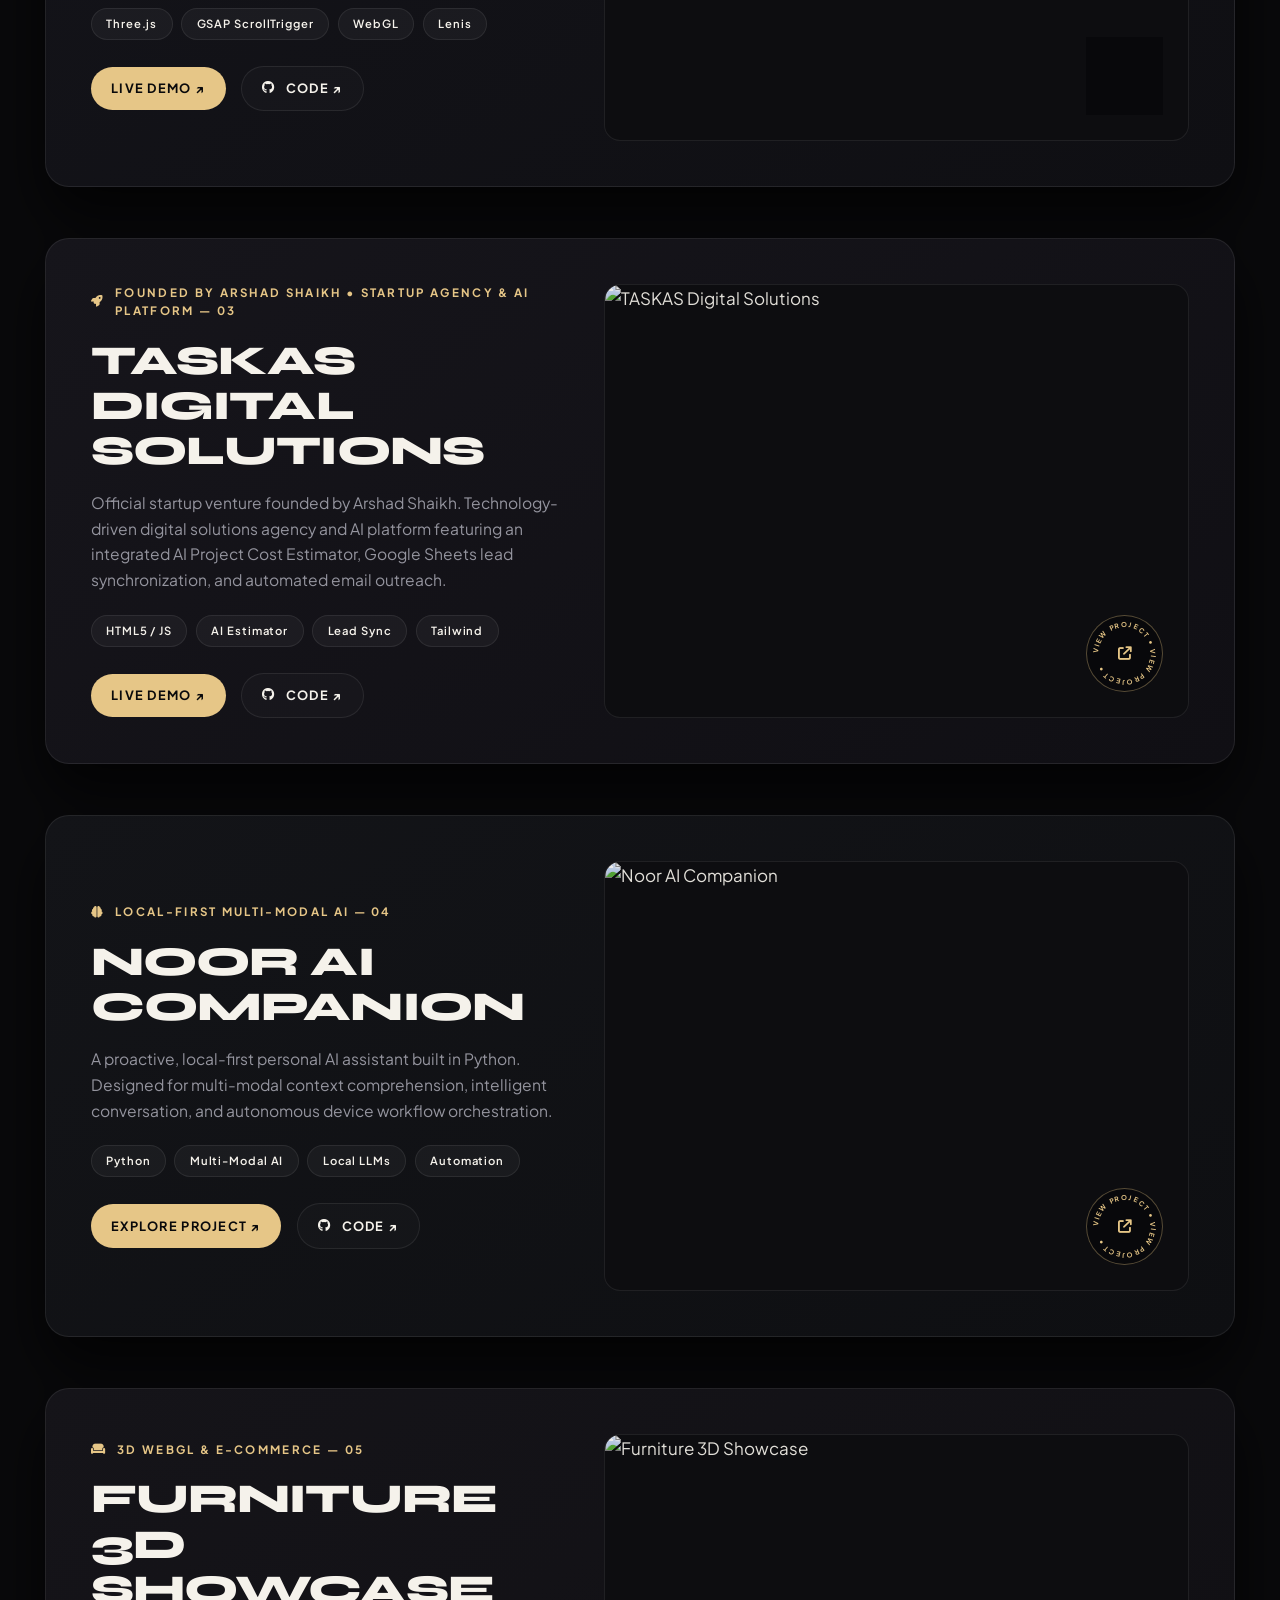
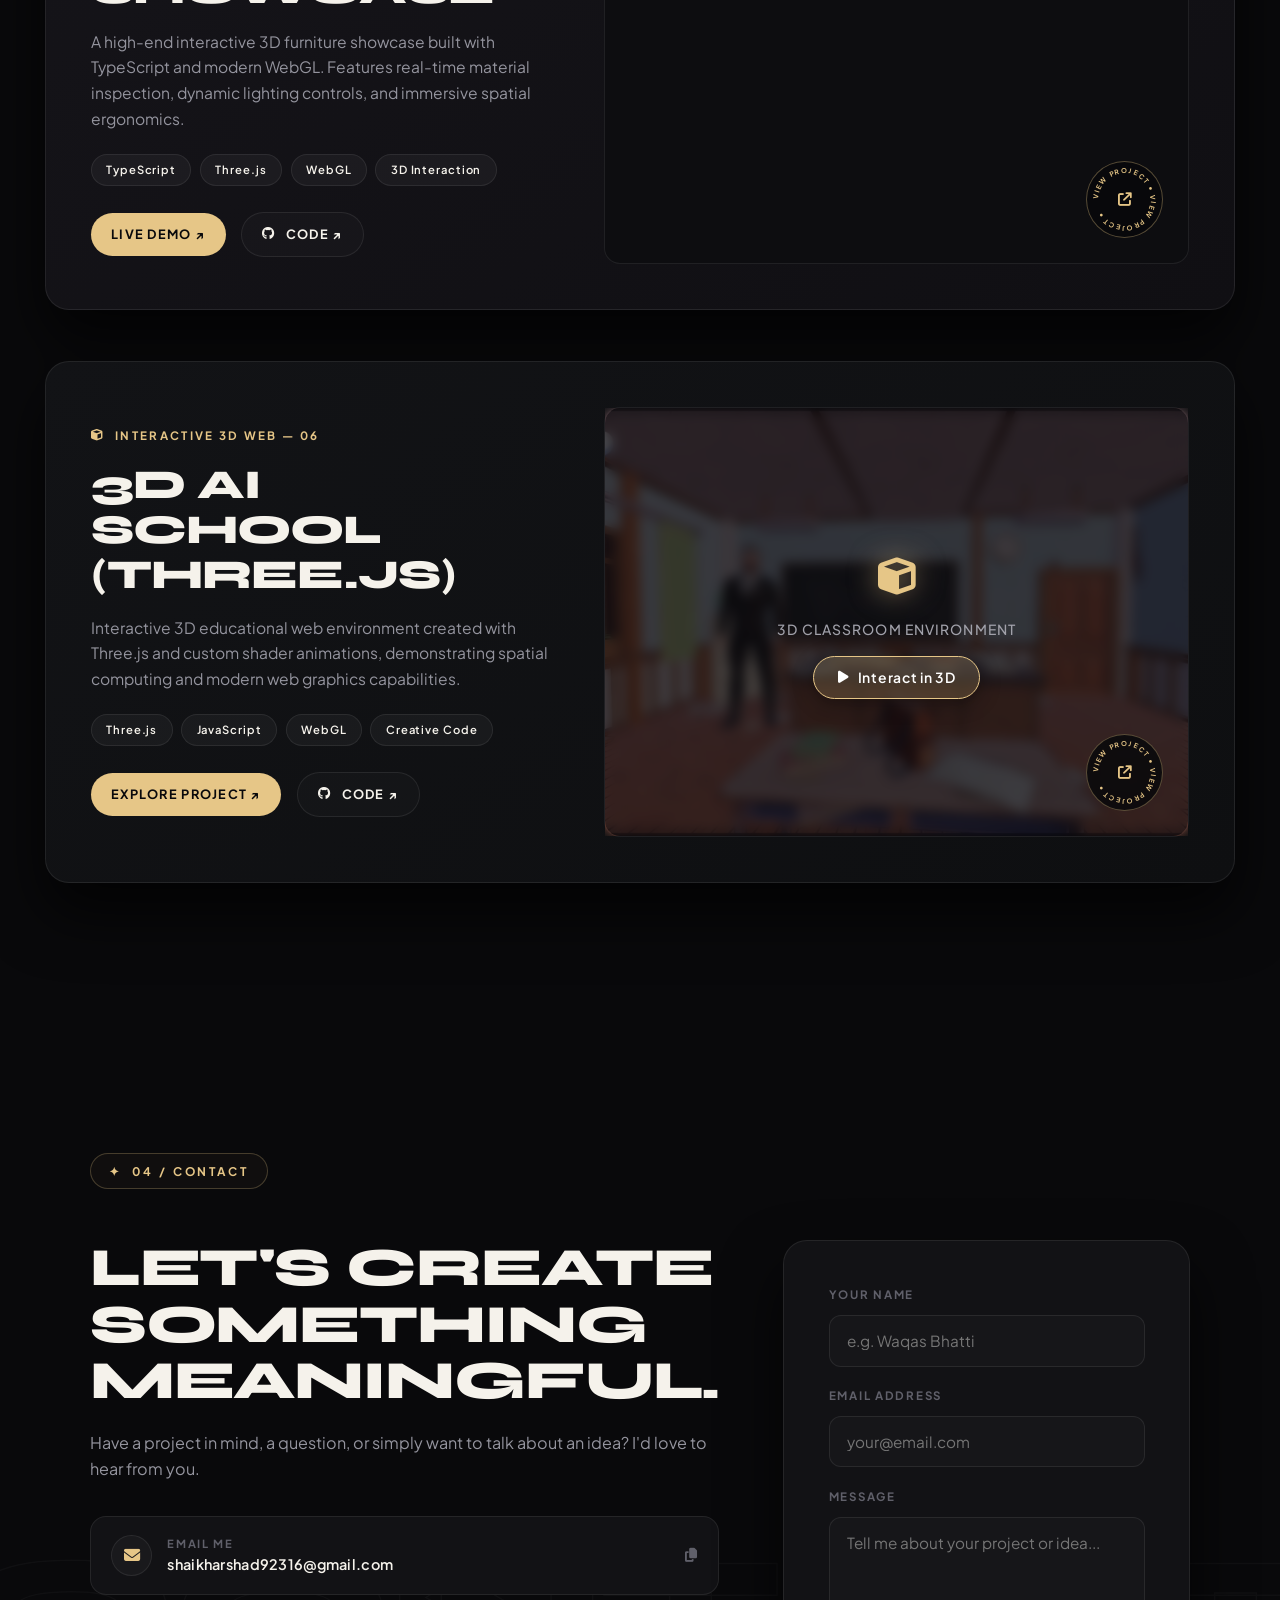
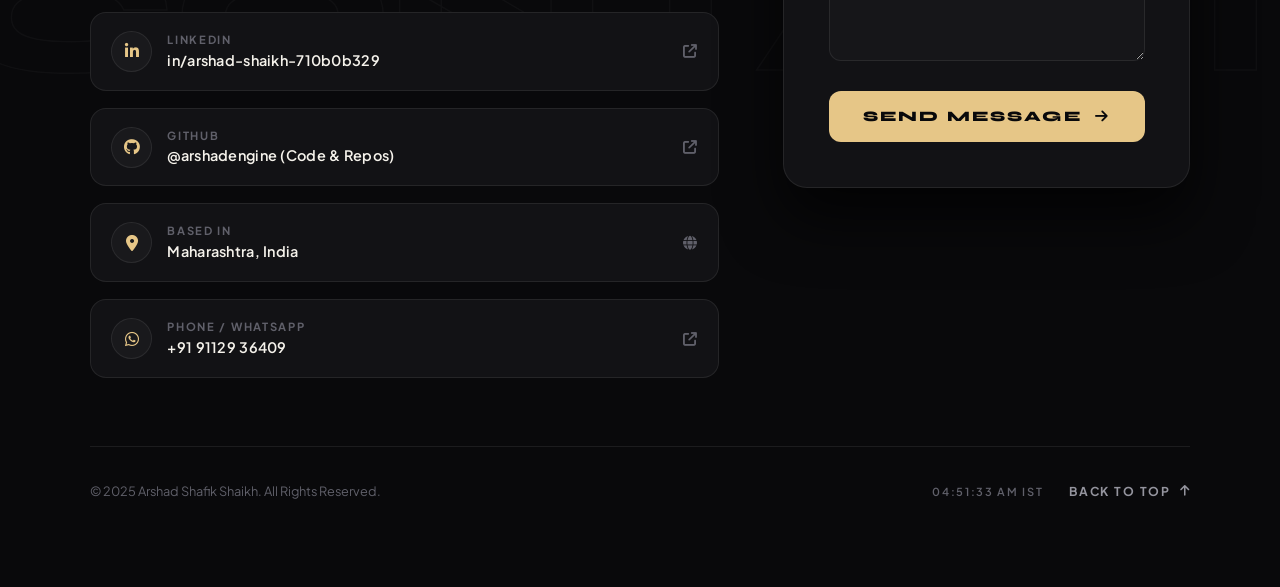
==== commit 467865d2: "fix(3d): match classroom wide camera FOV, interior bounds, and avatar idle animation" ====
--- a/index.html
+++ b/index.html
@@ -916,6 +916,6 @@
     <script src="https://cdn.jsdelivr.net/npm/@emailjs/browser@4/dist/email.min.js"></script>
 
     <!-- Main Portfolio Script -->
-    <script src="portfolio.js"></script>
+    <script src="portfolio.js?v=4"></script>
 </body>
 </html>
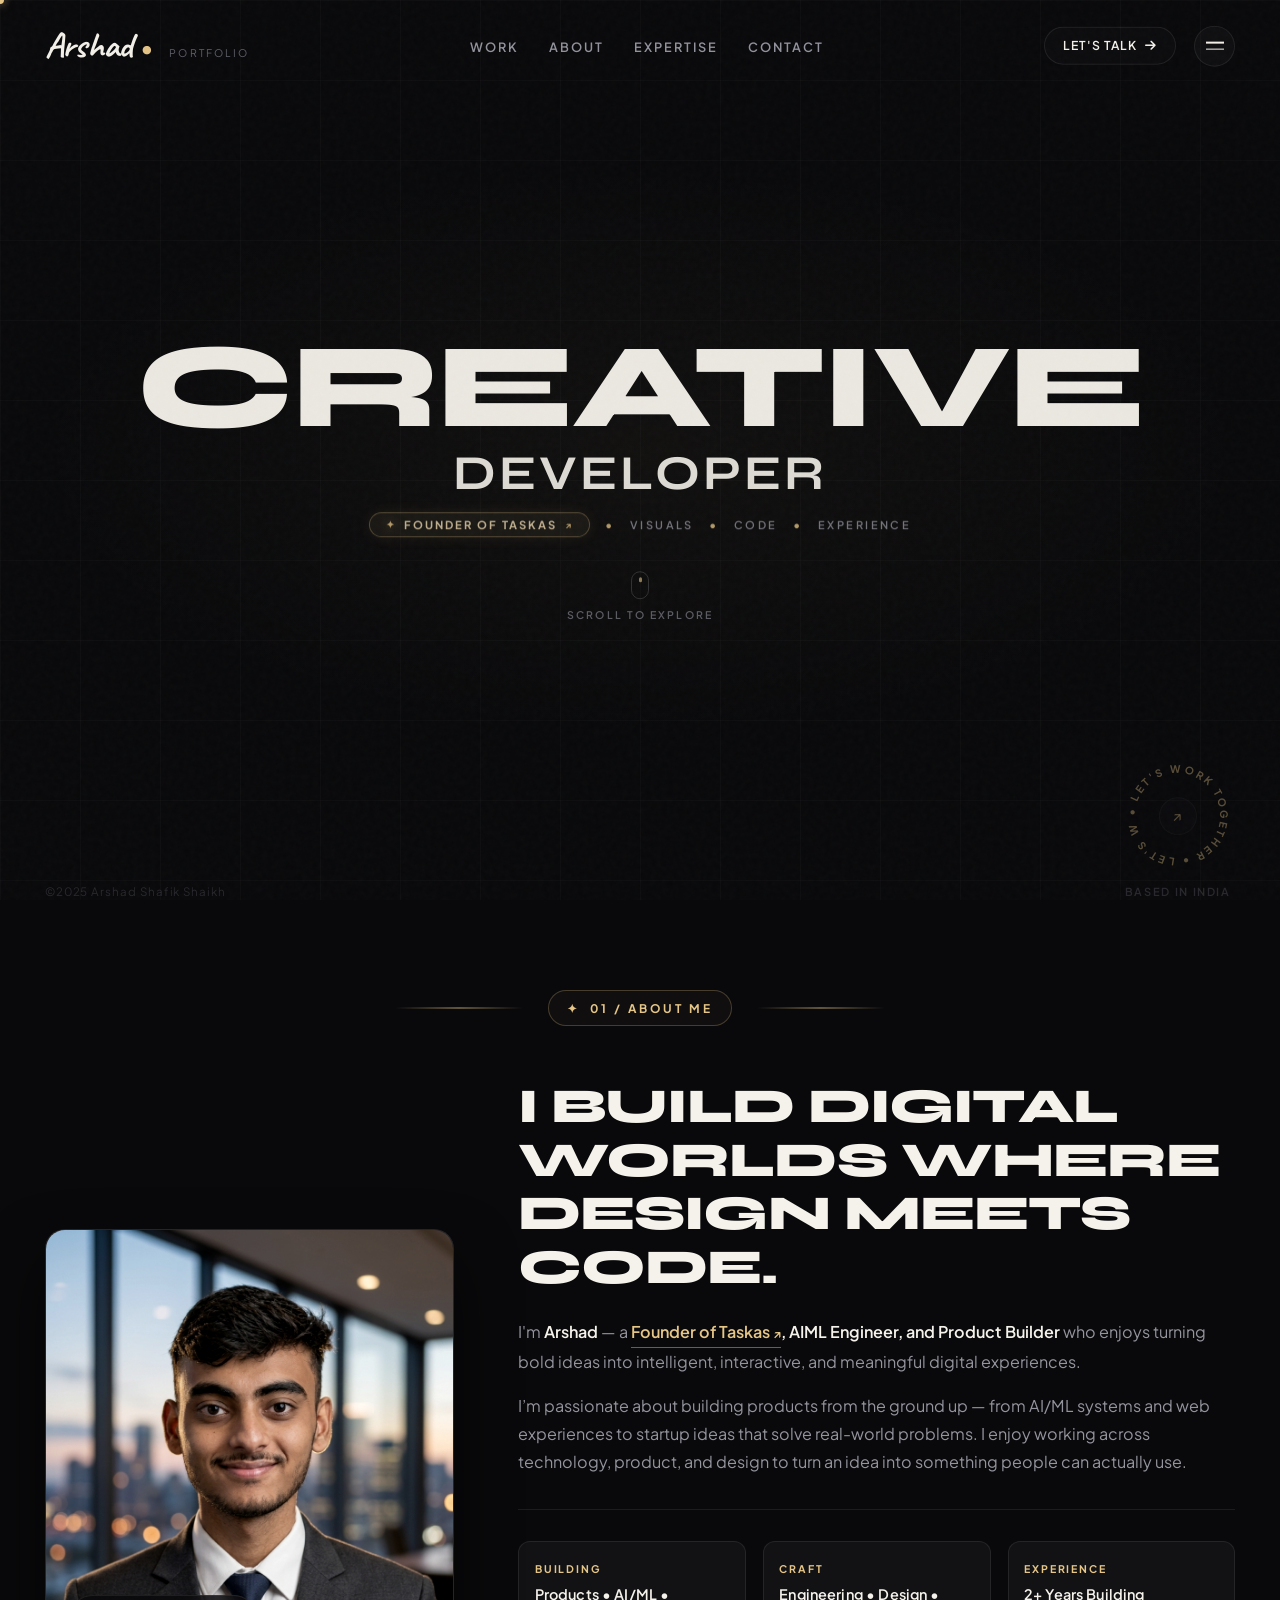
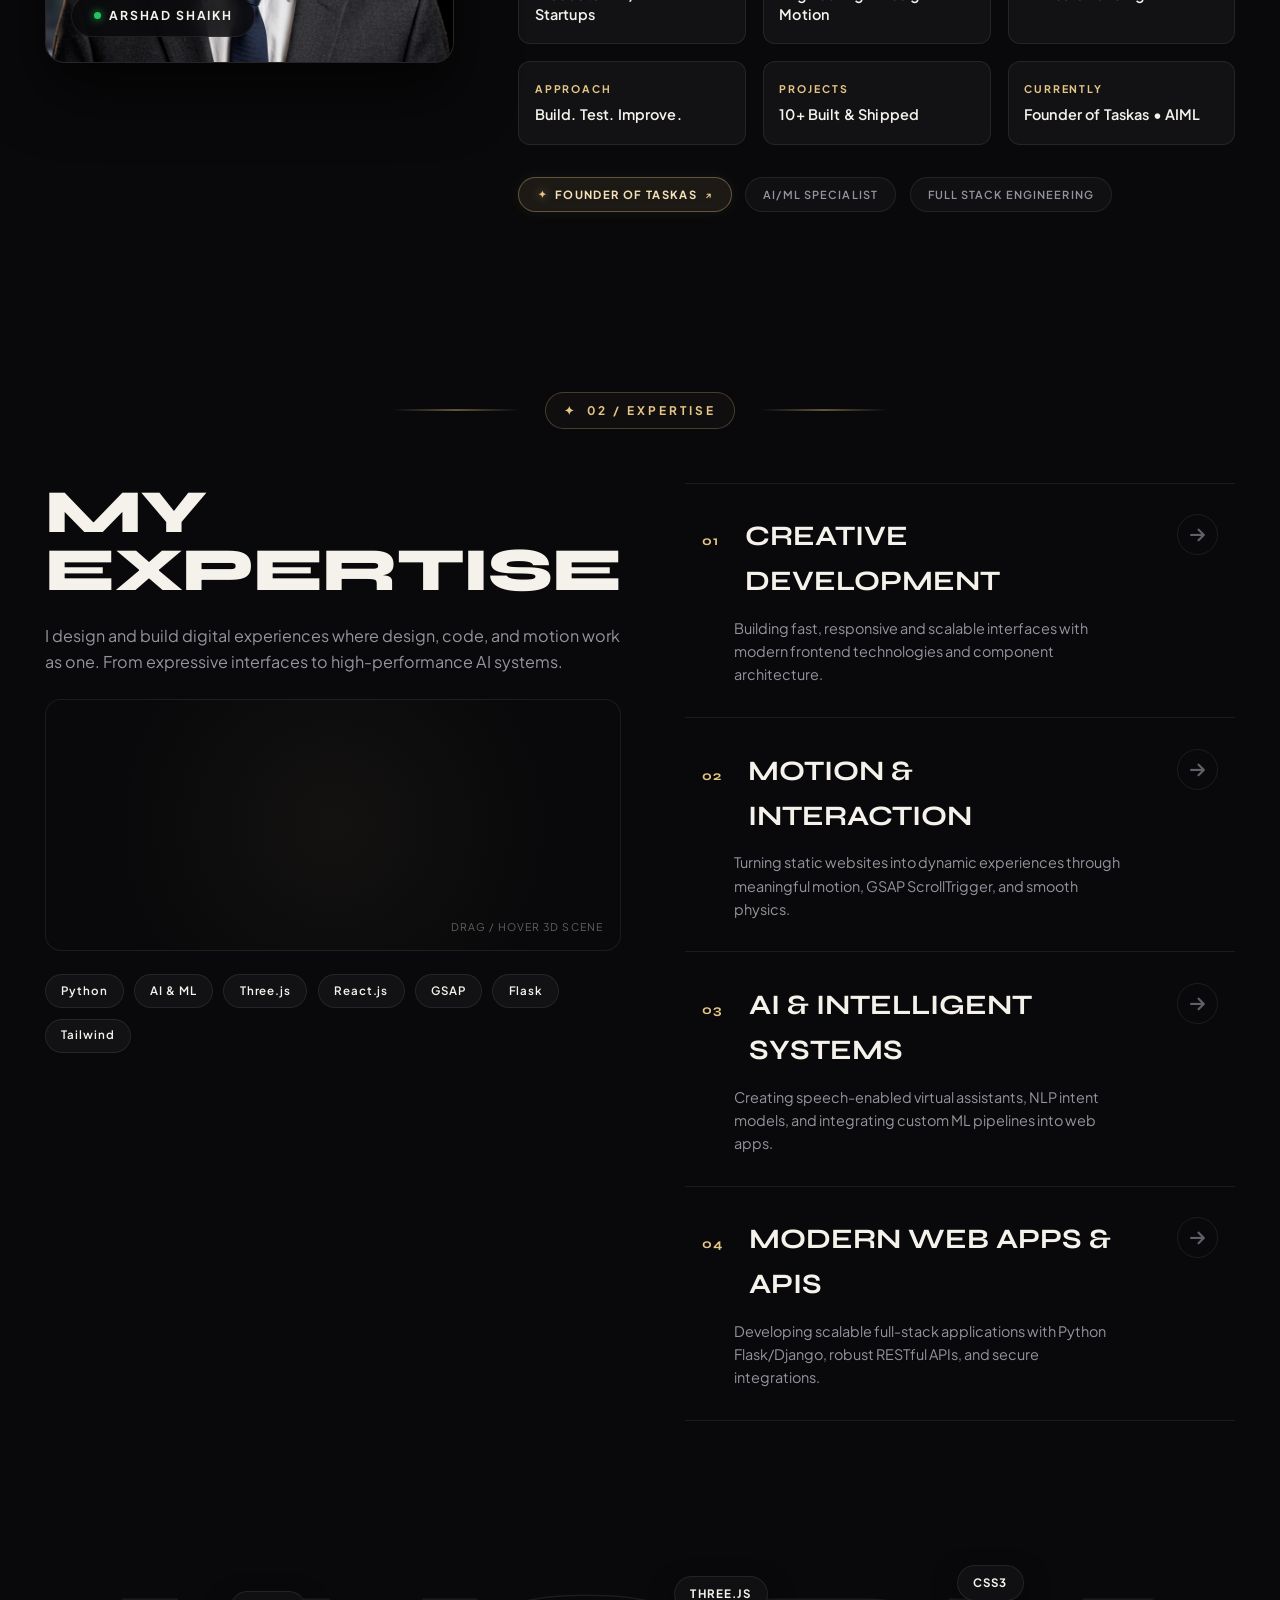
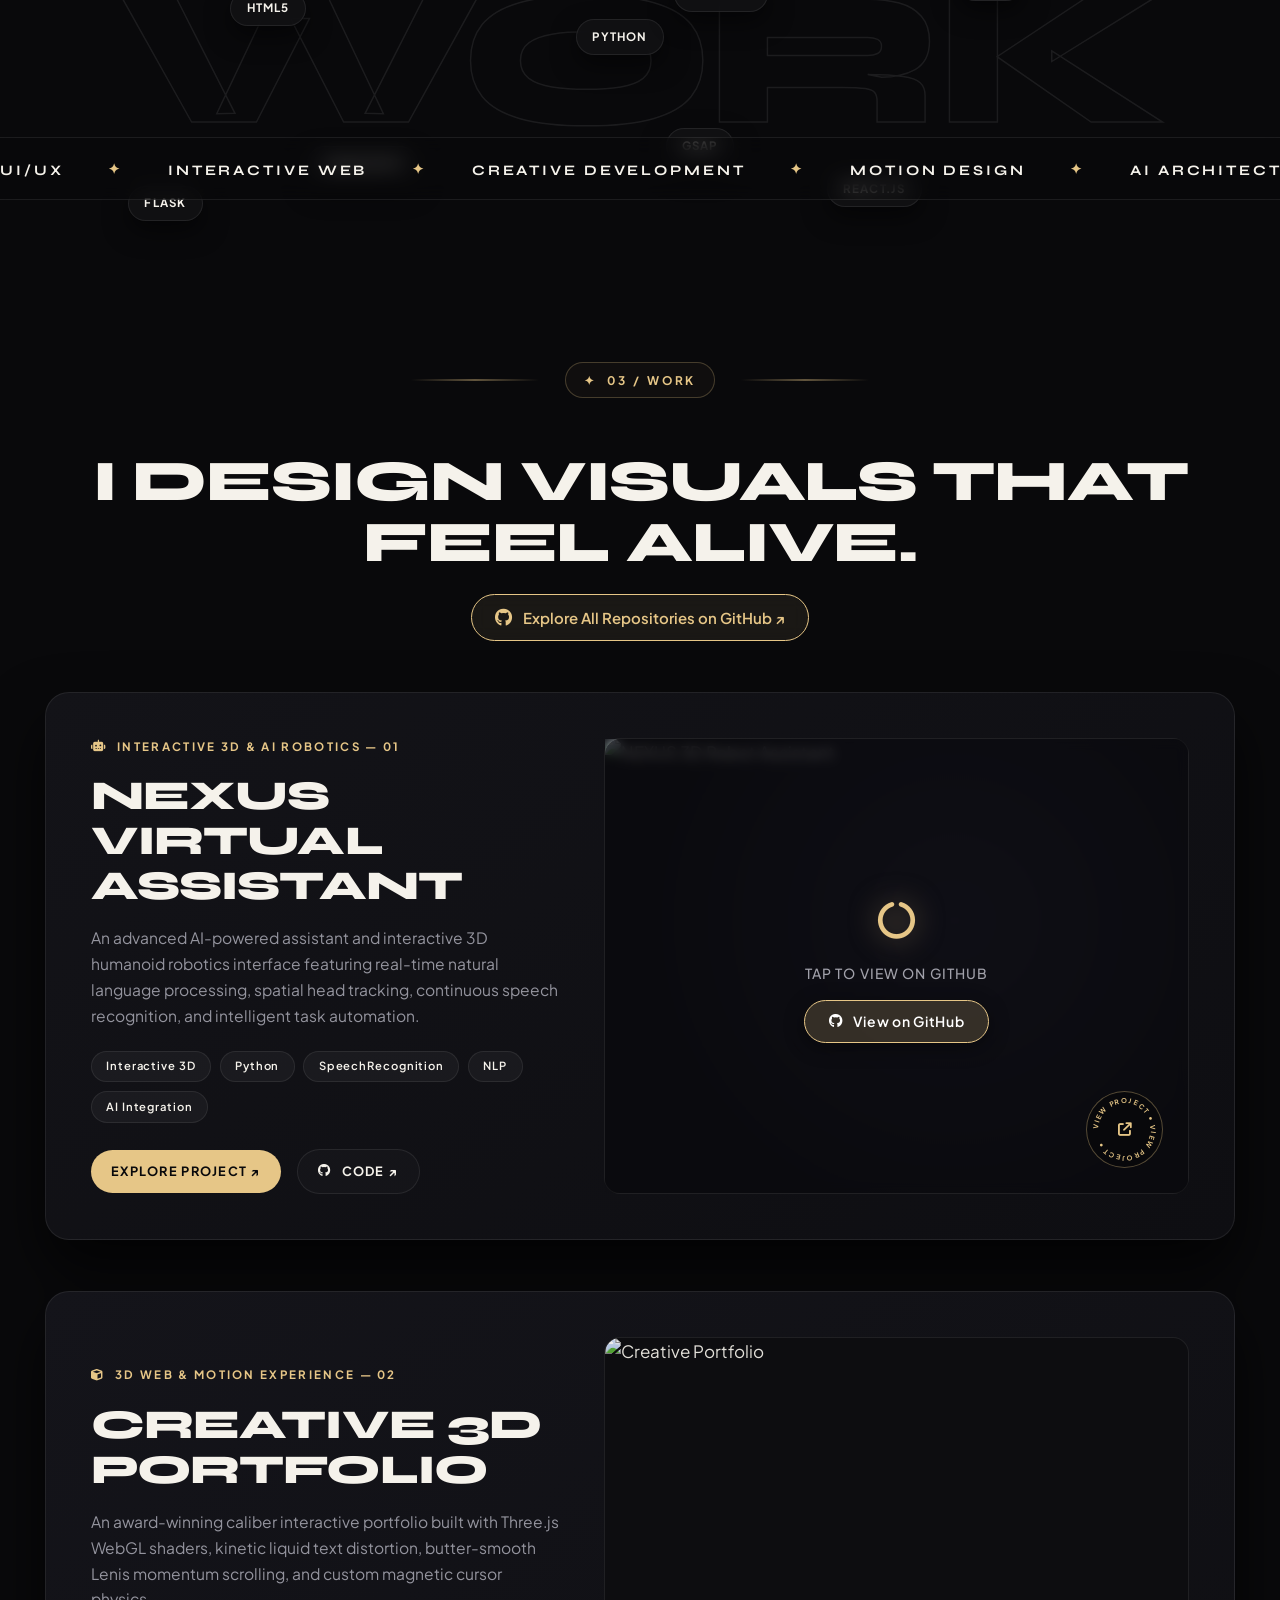
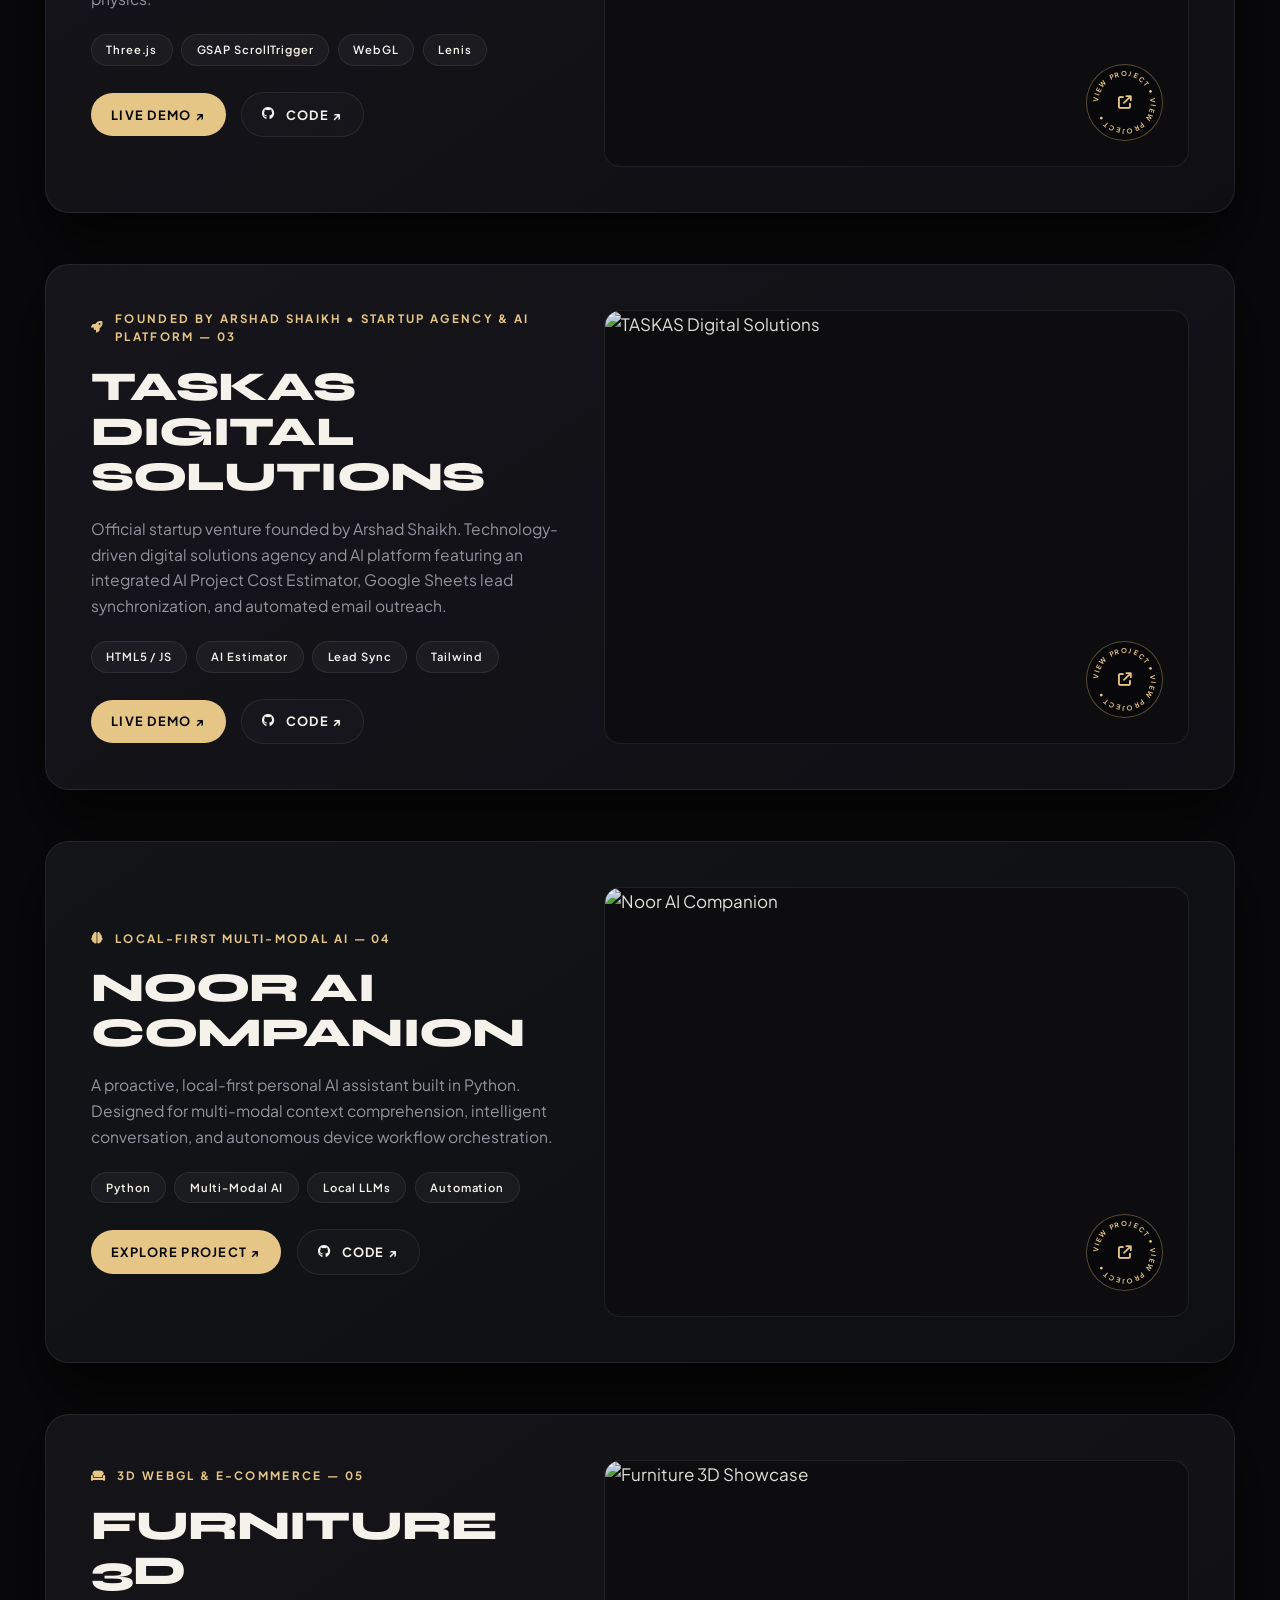
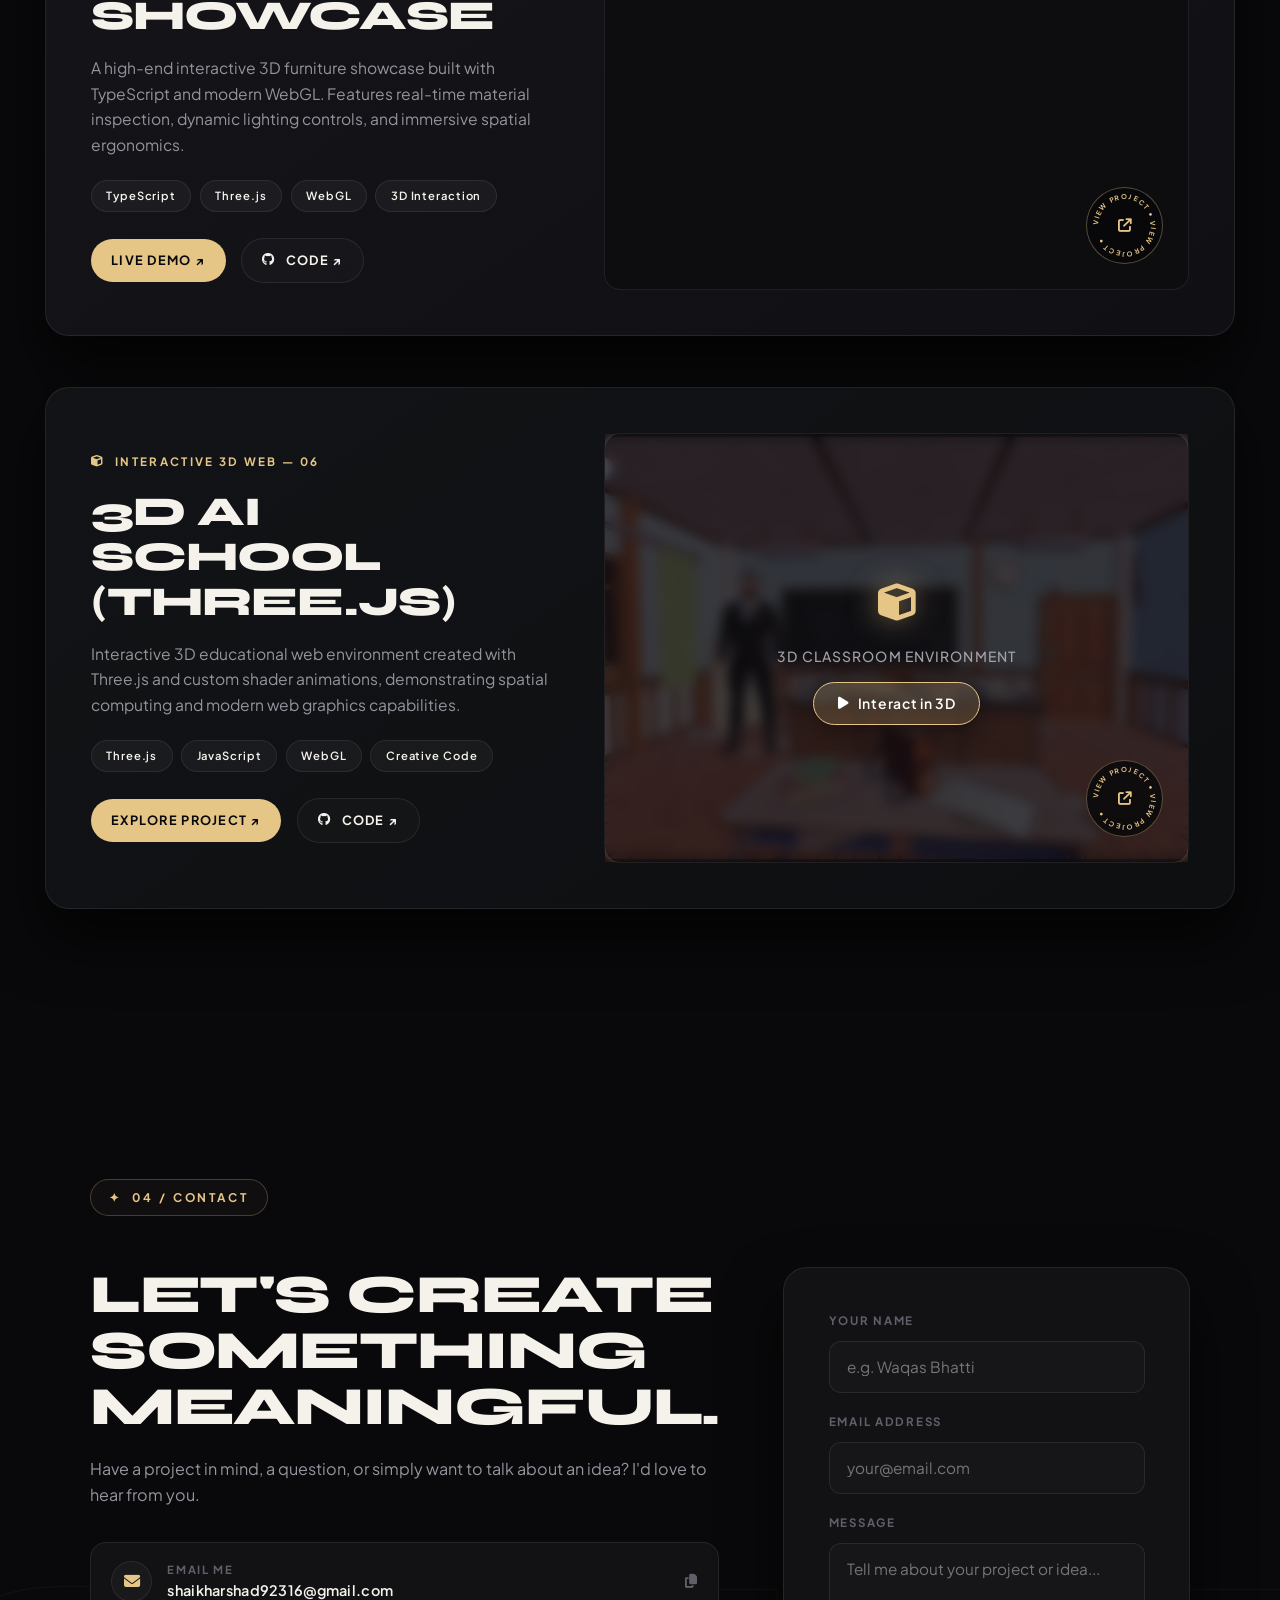
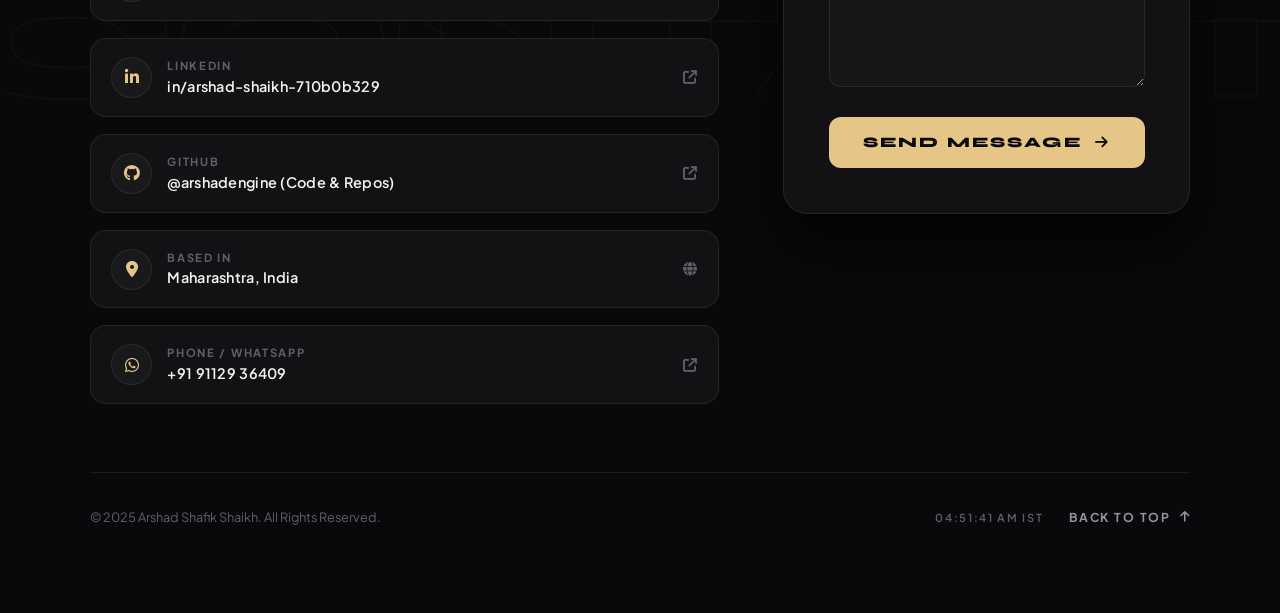
==== commit 257fdae6: "feat: integrate interactive 3D robot interface into Card 01 (NEXUS)" ====
--- a/index.html
+++ b/index.html
@@ -539,12 +539,13 @@
             <!-- Project 01: NEXUS AI Virtual Assistant -->
             <article class="project-card card-theme-1">
                 <div class="card-info">
-                    <span class="card-category-tag"><i class="fas fa-microchip"></i> AI & SPEECH RECOGNITION — 01</span>
+                    <span class="card-category-tag"><i class="fas fa-robot"></i> INTERACTIVE 3D & AI ROBOTICS — 01</span>
                     <h3 class="card-title">NEXUS Virtual Assistant</h3>
                     <p class="card-desc">
-                        An advanced AI-powered voice assistant capable of real-time natural language processing, continuous speech recognition, task automation, and intelligent conversational responses.
+                        An advanced AI-powered assistant and interactive 3D humanoid robotics interface featuring real-time natural language processing, spatial head tracking, continuous speech recognition, and intelligent task automation.
                     </p>
                     <div class="card-tech-list">
+                        <span class="card-tech-badge">Interactive 3D</span>
                         <span class="card-tech-badge">Python</span>
                         <span class="card-tech-badge">SpeechRecognition</span>
                         <span class="card-tech-badge">NLP</span>
@@ -555,10 +556,43 @@
                         <a href="https://github.com/arshadengine/Nexus" target="_blank" rel="noopener noreferrer" class="card-btn secondary"><i class="fab fa-github"></i> Code ↗</a>
                     </div>
                 </div>
-                <a href="https://github.com/arshadengine/Nexus" target="_blank" rel="noopener noreferrer" class="card-preview-wrap" aria-label="View NEXUS Virtual Assistant on GitHub">
-                    <div class="card-preview-inner">
-                        <img src="https://images.unsplash.com/photo-1531746790731-6c087fecd65a?auto=format&fit=crop&w=1200&q=80" alt="NEXUS AI Assistant" class="card-preview-img">
-                        <div class="card-mini-badge">
+                <div class="card-preview-wrap card-3d-interactive-wrap" id="nexus-3d-wrapper" aria-label="Interactive 3D Robot Experience">
+                    <div class="card-preview-inner" style="position: relative; overflow: hidden; width: 100%; height: 100%;">
+                        <!-- Spotlight subtle background glow -->
+                        <div class="nexus-spotlight" style="position: absolute; inset: 0; pointer-events: none; background: radial-gradient(circle at 60% 40%, rgba(120, 119, 198, 0.15), rgba(0, 0, 0, 0) 70%); z-index: 1;"></div>
+
+                        <!-- 3D Spline Canvas Container -->
+                        <div id="nexus-canvas-container" class="card-3d-canvas-container" style="position: absolute; inset: 0; z-index: 2;">
+                            <canvas id="nexus-robot-canvas" style="width: 100%; height: 100%; display: block;"></canvas>
+                        </div>
+                        
+                        <!-- Initial / Loading Poster Image -->
+                        <div id="nexus-poster" class="classroom-poster" style="z-index: 3;">
+                            <img src="images/robot-cover.png" alt="NEXUS 3D Robot Assistant" class="card-preview-img">
+                            <div class="classroom-load-overlay">
+                                <div class="classroom-load-spinner"><i class="fas fa-robot fa-spin"></i></div>
+                                <span class="classroom-load-text" id="nexus-load-text">3D AI Robot Interface</span>
+                                <button type="button" id="start-nexus-3d-btn" class="classroom-start-btn">
+                                    <i class="fas fa-play"></i> Interact in 3D
+                                </button>
+                            </div>
+                        </div>
+
+                        <!-- 3D Floating HUD & Controls Overlay -->
+                        <div class="classroom-hud" id="nexus-hud" style="display: none; z-index: 4;">
+                            <div class="classroom-hud-pill">
+                                <span class="pulse-dot"></span>
+                                <span>3D ROBOT • MOVE CURSOR TO INTERACT</span>
+                            </div>
+                            <div class="classroom-hud-actions">
+                                <a href="https://github.com/arshadengine/Nexus" target="_blank" rel="noopener noreferrer" class="classroom-hud-btn" title="View NEXUS Code on GitHub">
+                                    <i class="fab fa-github"></i>
+                                </a>
+                            </div>
+                        </div>
+
+                        <!-- Mini Floating Badge in corner -->
+                        <a href="https://github.com/arshadengine/Nexus" target="_blank" rel="noopener noreferrer" class="card-mini-badge" style="z-index: 5;" aria-label="View NEXUS Project on GitHub">
                             <svg viewBox="0 0 100 100">
                                 <path id="pCircle1" d="M 50, 50 m -35, 0 a 35,35 0 1,1 70,0 a 35,35 0 1,1 -70,0" fill="transparent"/>
                                 <text font-size="9" font-weight="700" letter-spacing="2" fill="#e6c687">
@@ -566,9 +600,9 @@
                                 </text>
                             </svg>
                             <i class="fas fa-arrow-up-right-from-square"></i>
-                        </div>
-                    </div>
-                </a>
+                        </a>
+                    </div>
+                </div>
             </article>
 
             <!-- Project 02: Creative 3D Portfolio -->
@@ -916,6 +950,6 @@
     <script src="https://cdn.jsdelivr.net/npm/@emailjs/browser@4/dist/email.min.js"></script>
 
     <!-- Main Portfolio Script -->
-    <script src="portfolio.js?v=4"></script>
+    <script src="portfolio.js?v=5"></script>
 </body>
 </html>
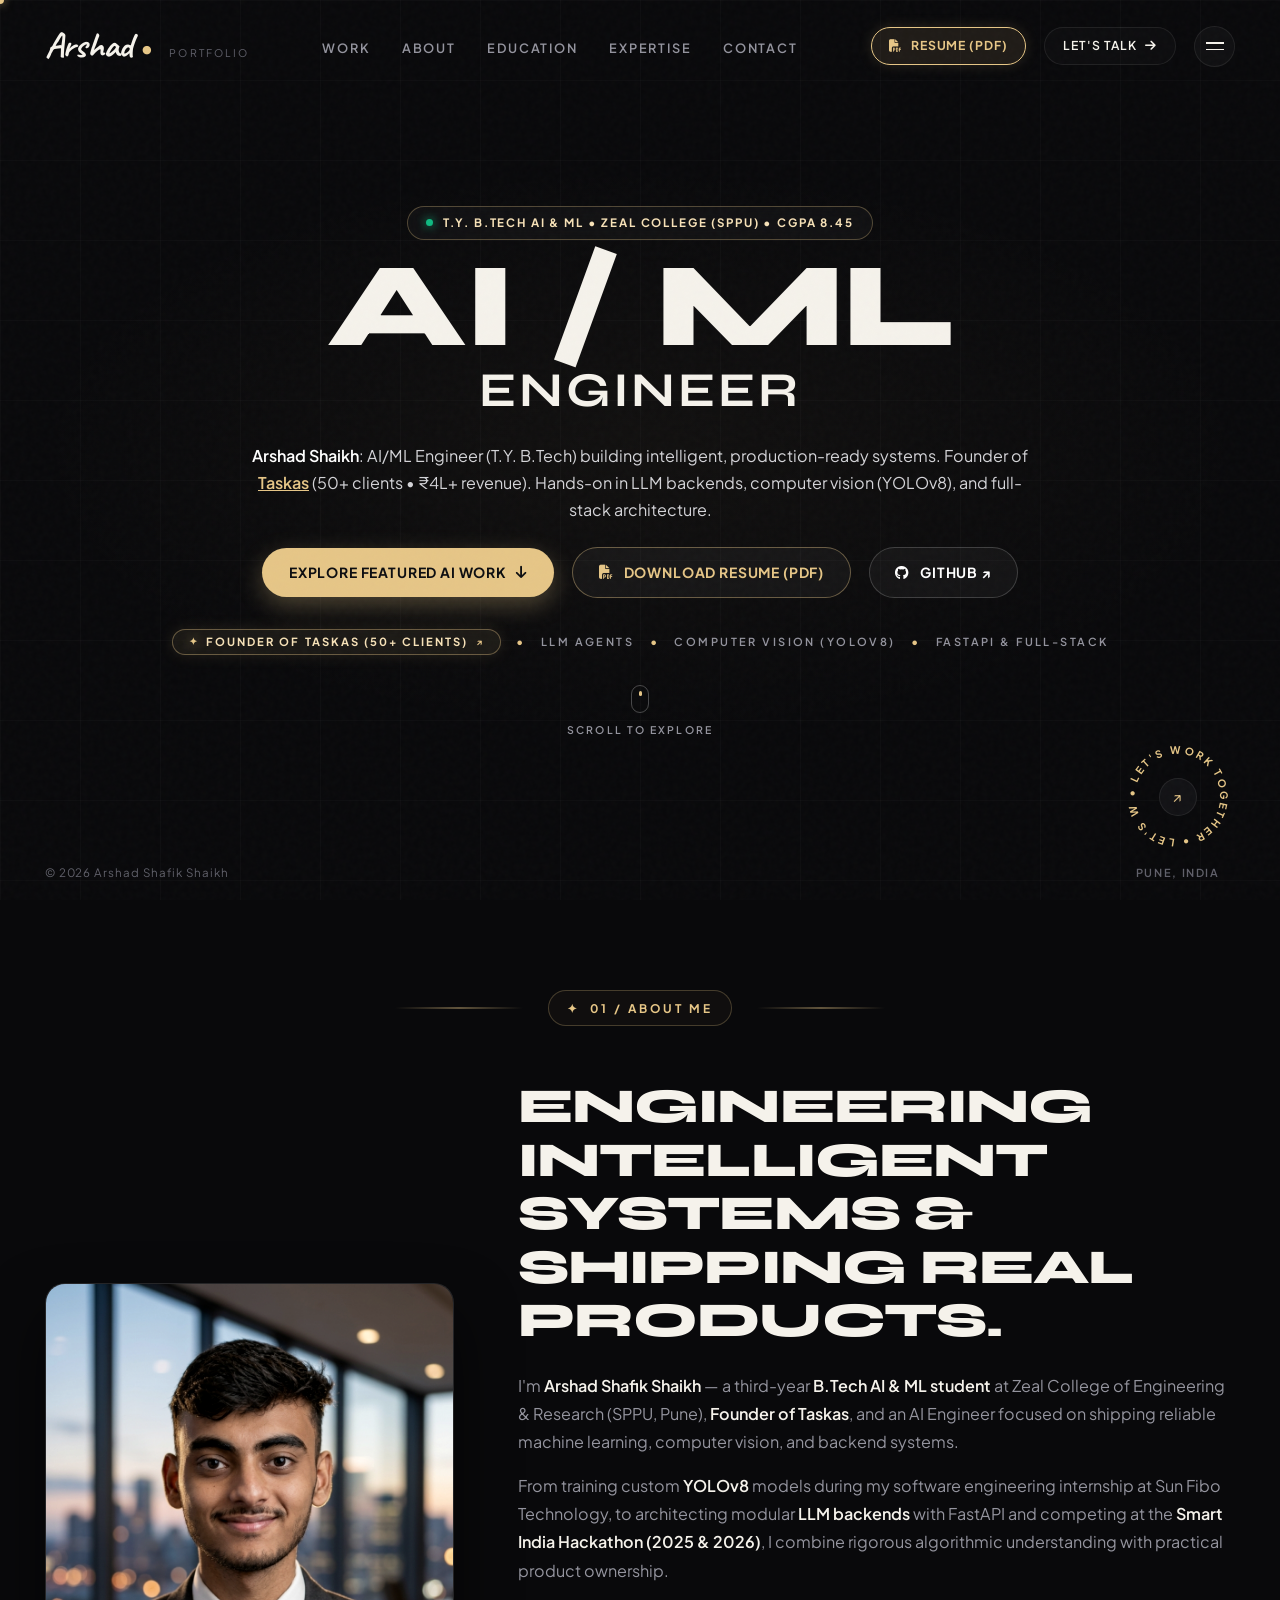
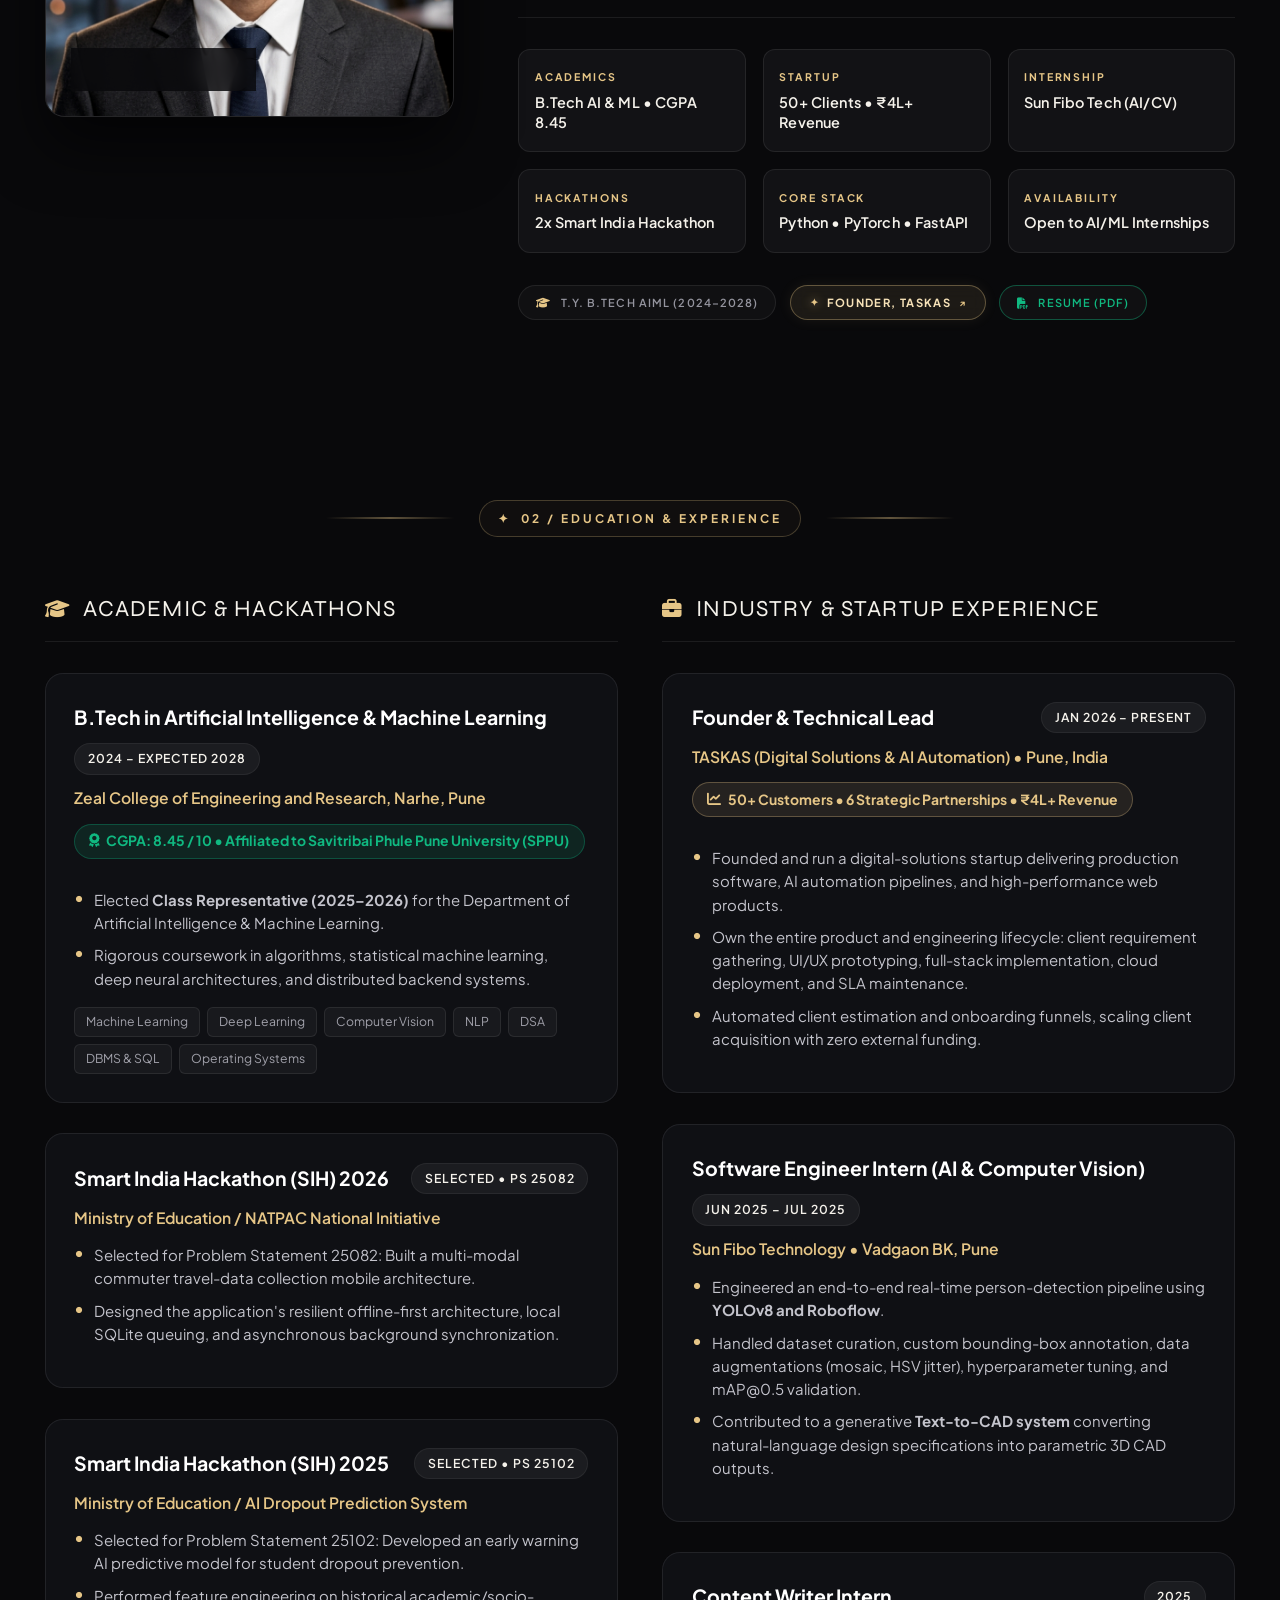
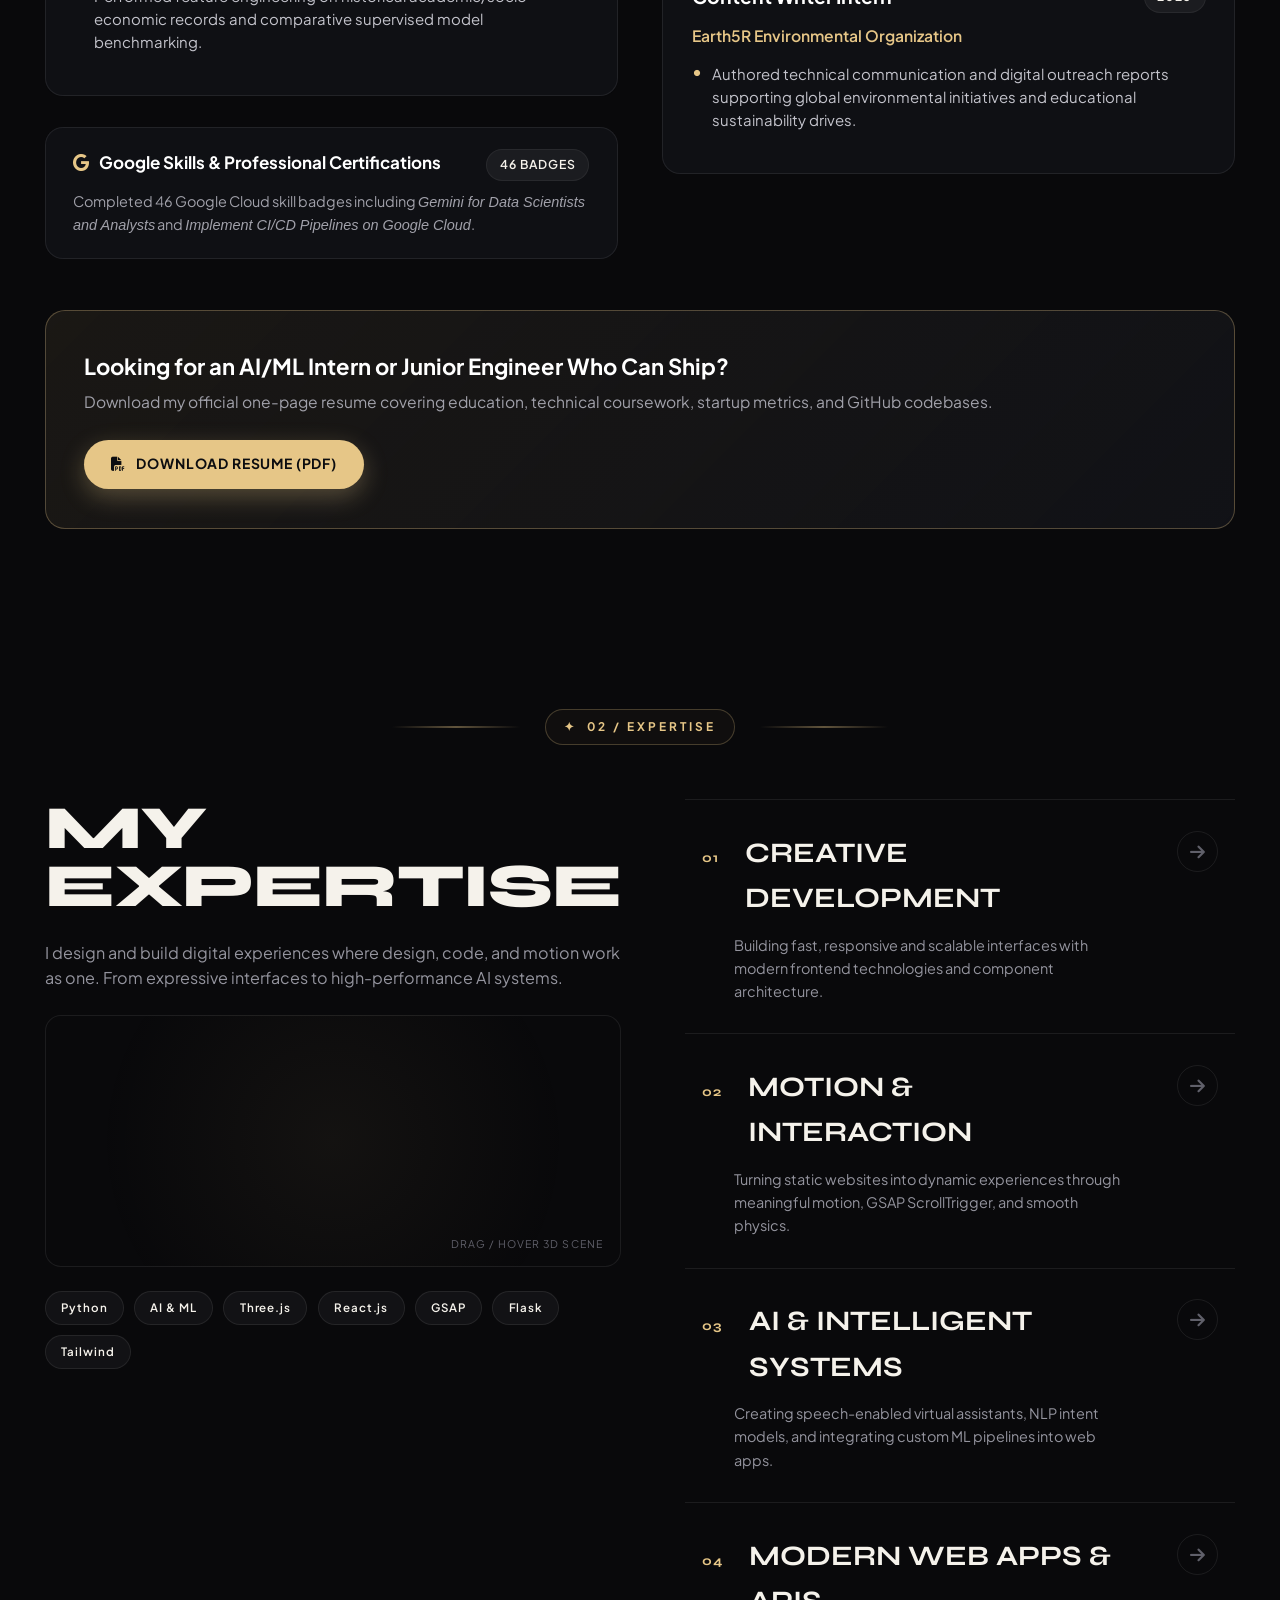
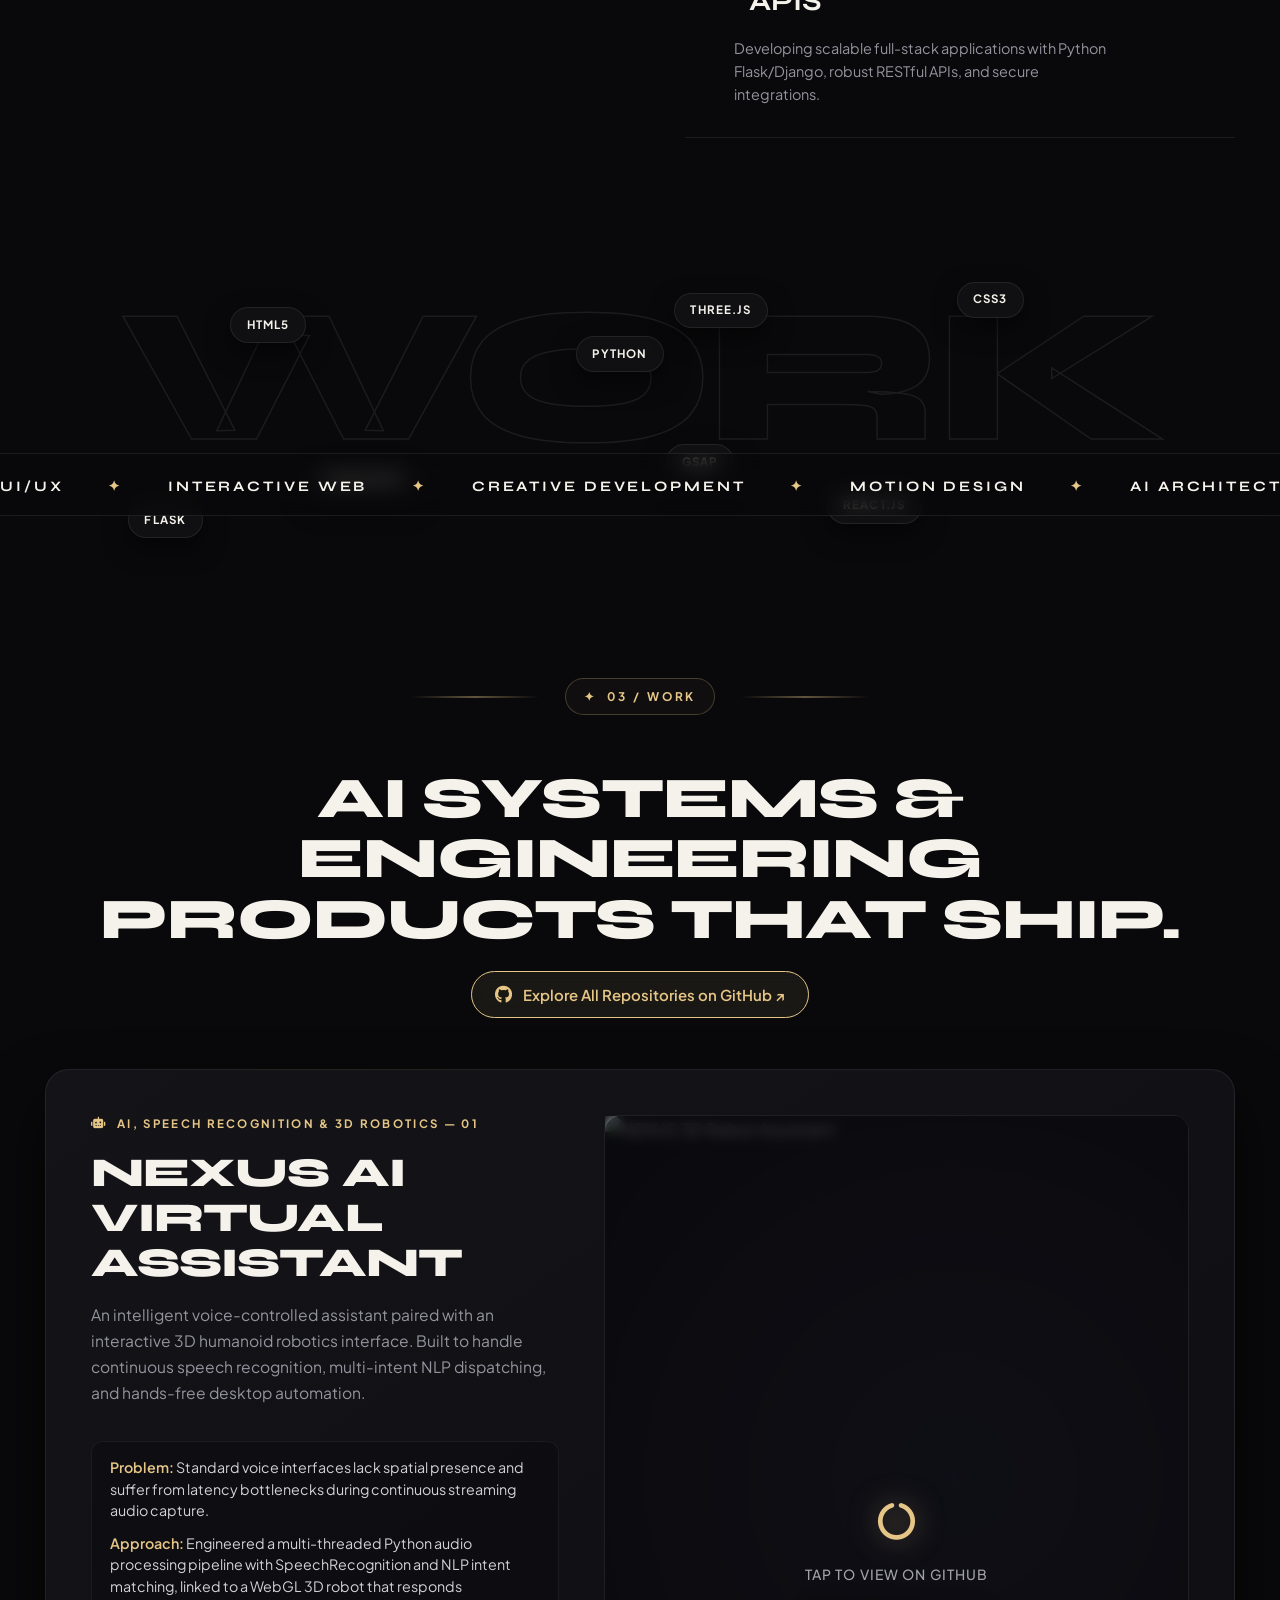
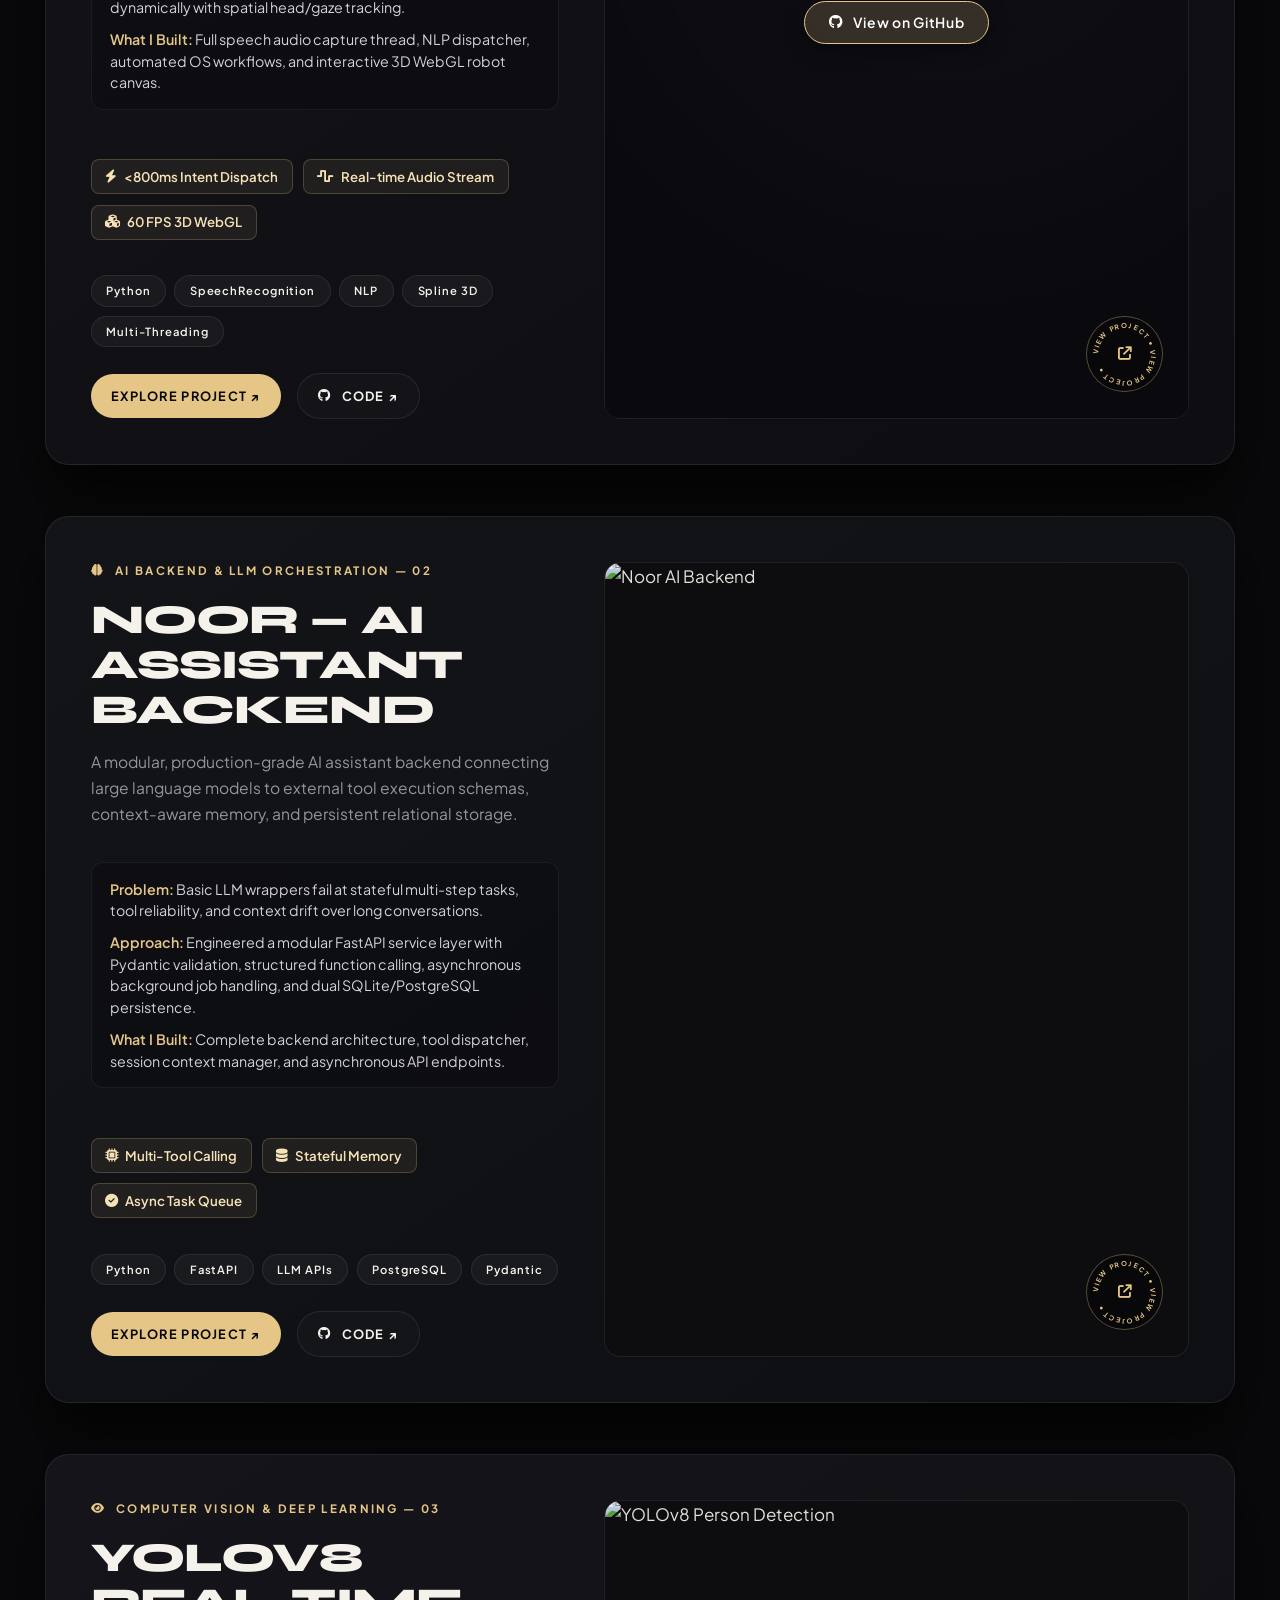
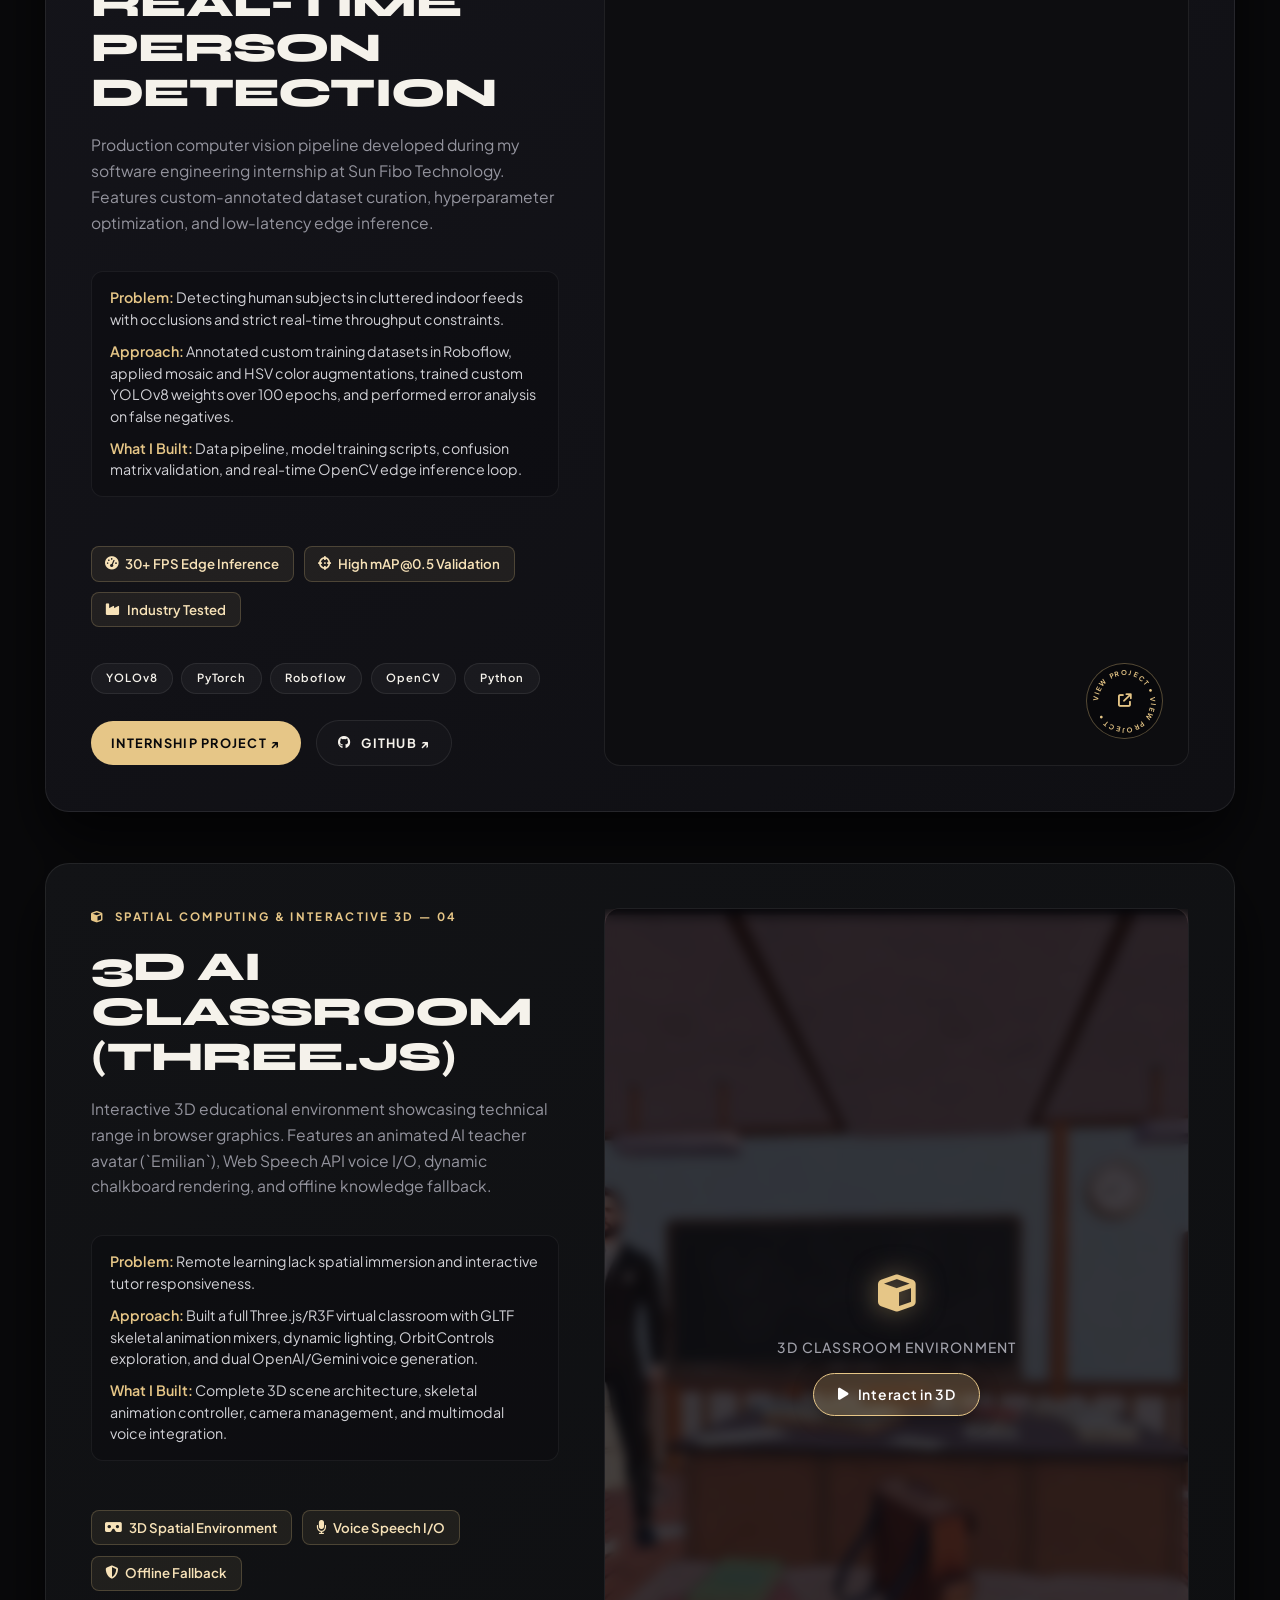
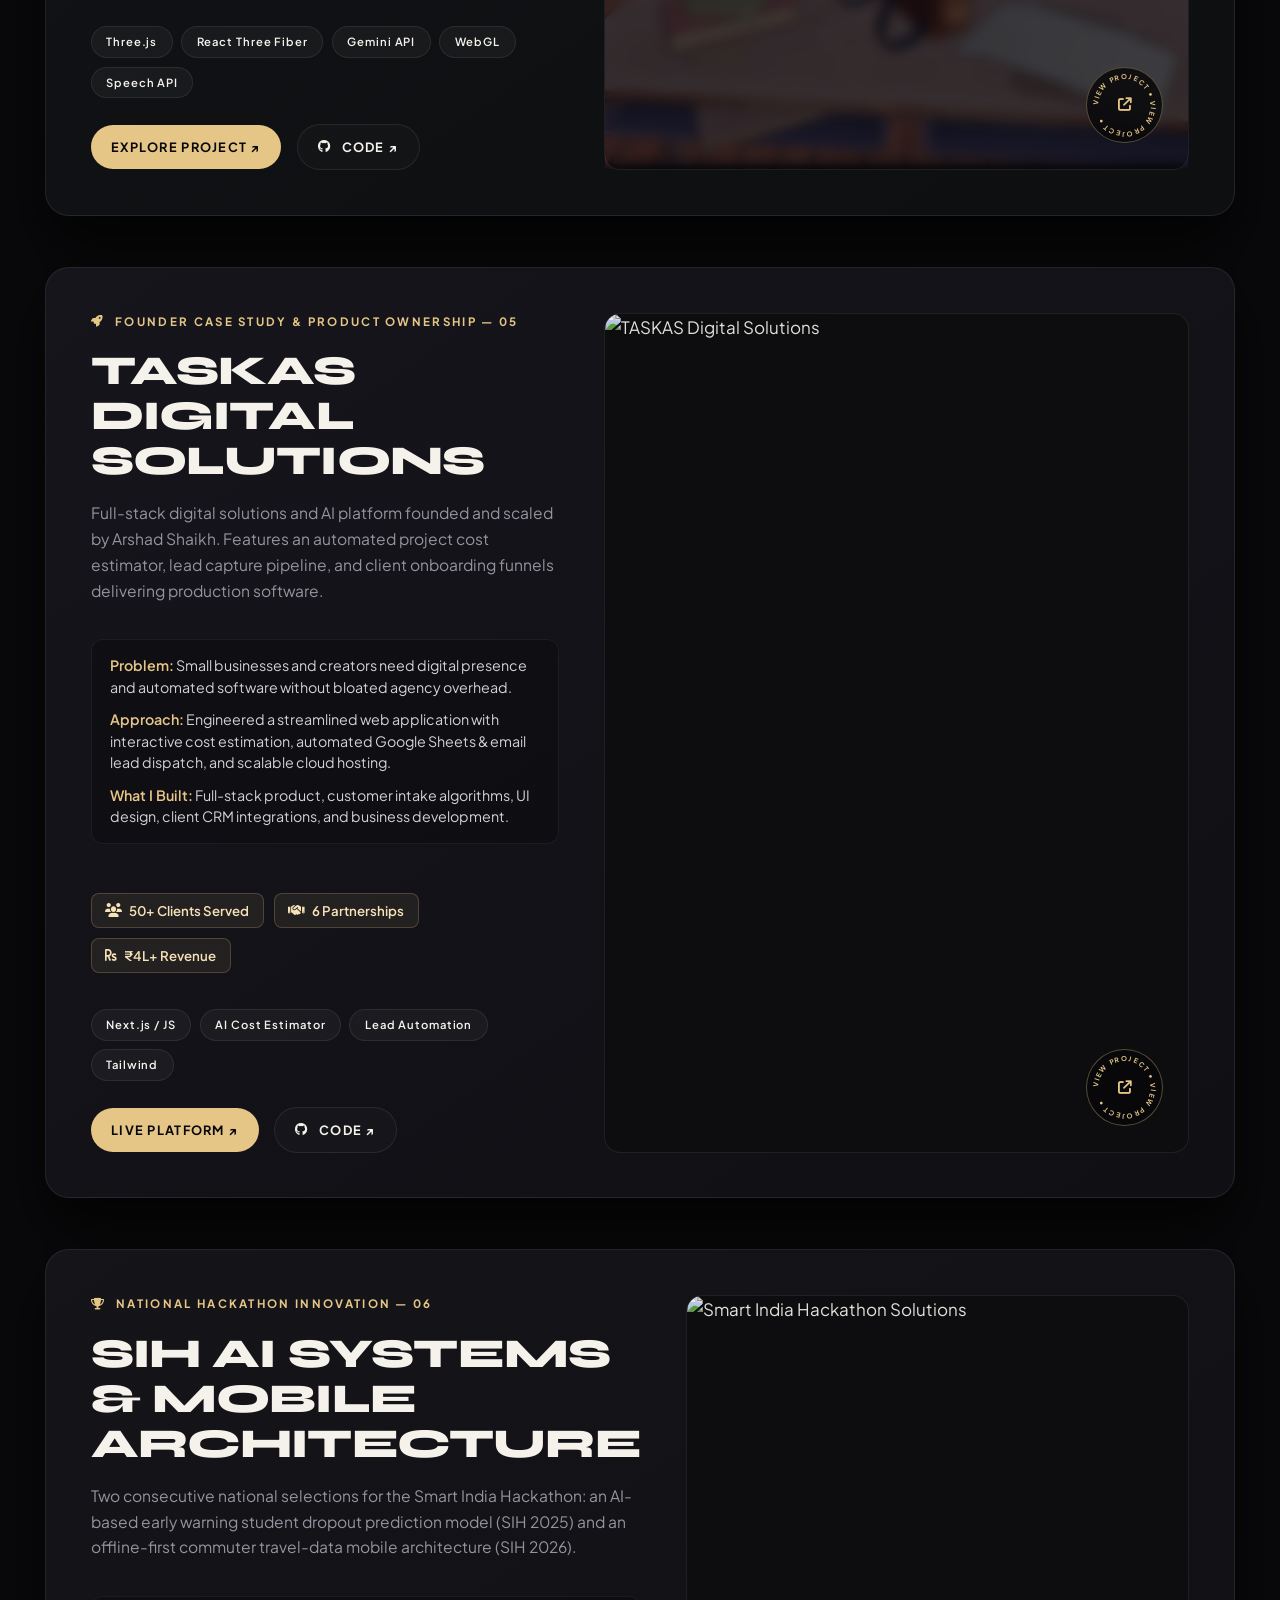
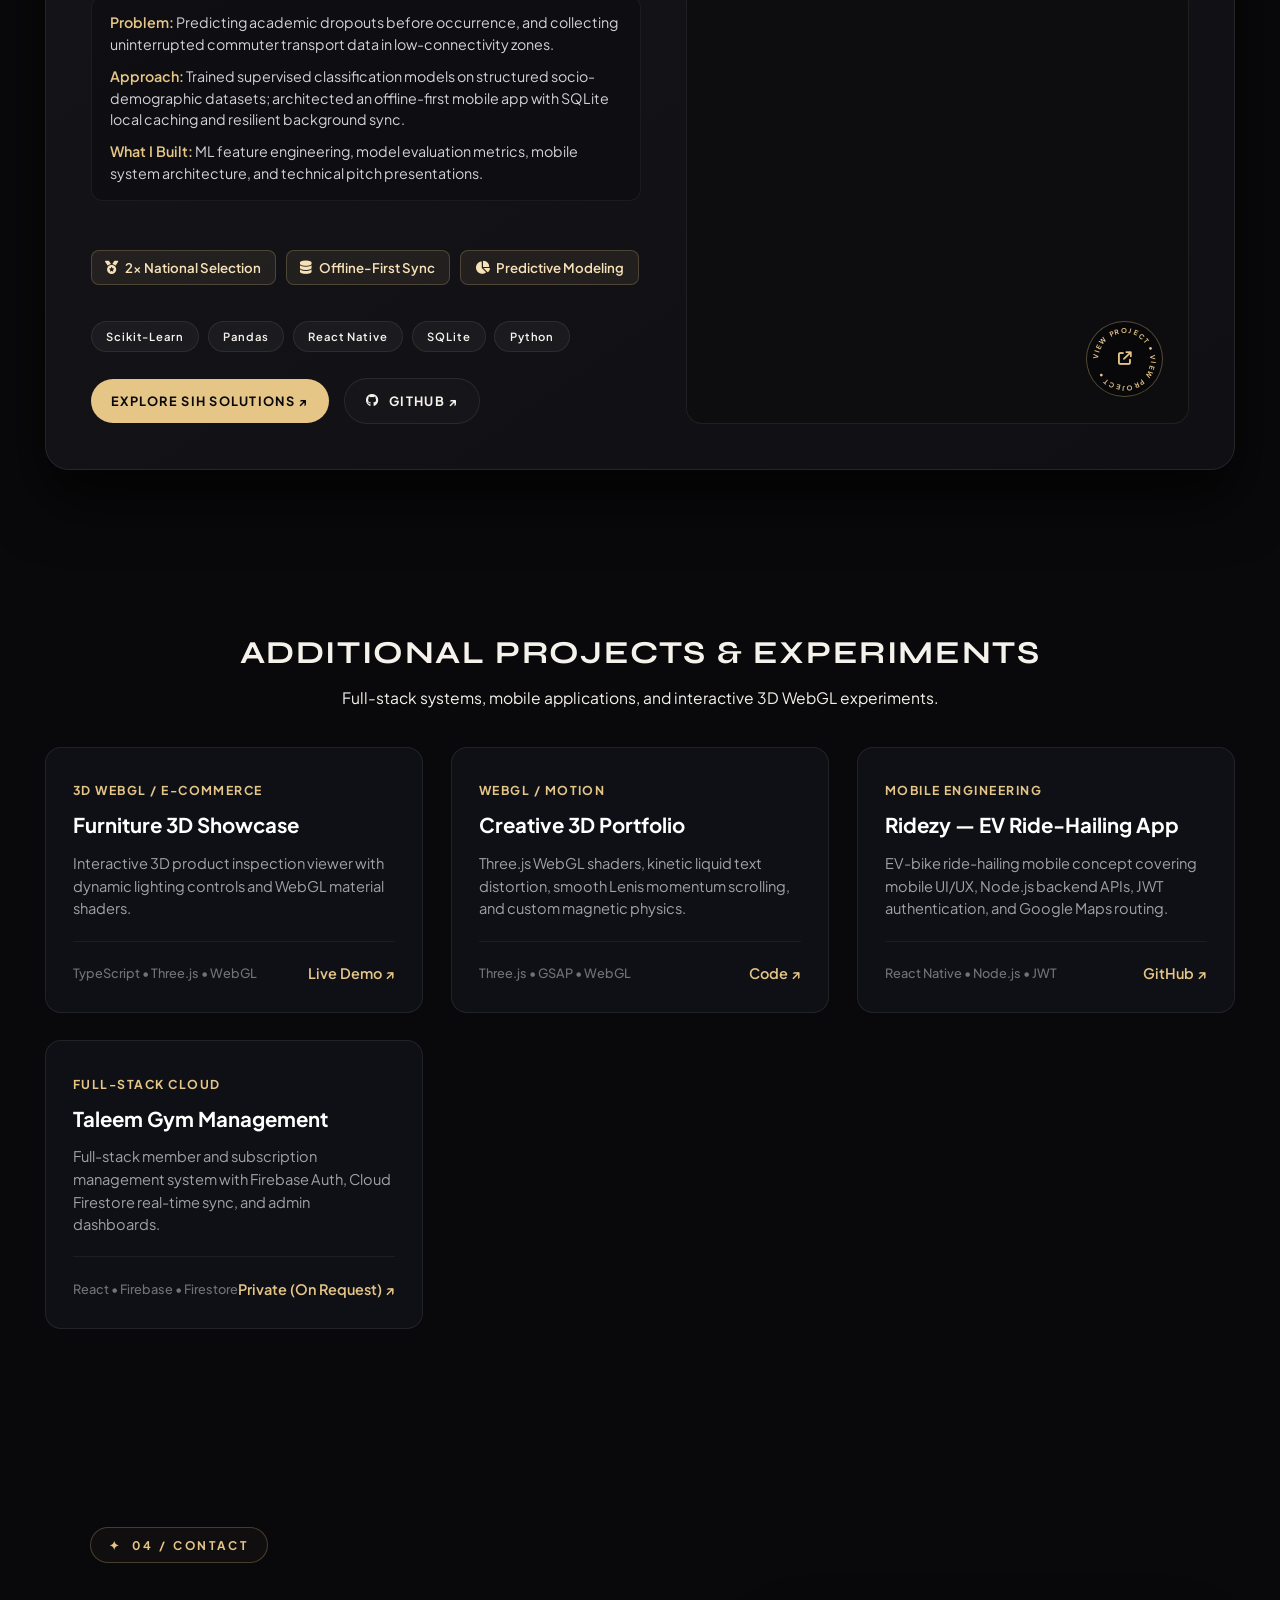
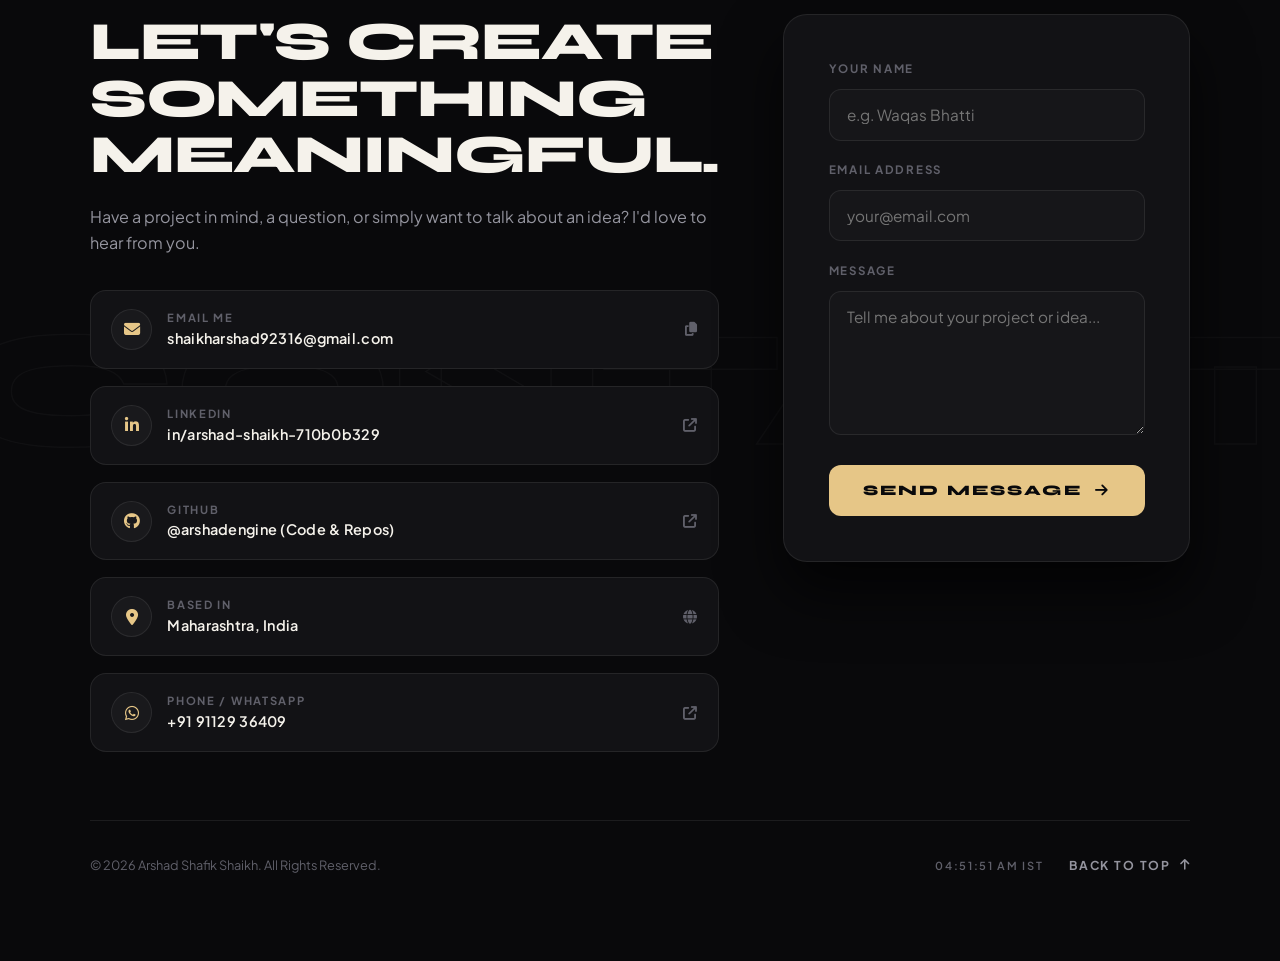
==== commit a78c52c8: "feat: reposition portfolio for AI/ML recruiter focus, add Education & SIH section, and upload downlo" ====
--- a/index.html
+++ b/index.html
@@ -210,11 +210,16 @@
         <ul class="nav-links">
             <li><a href="#work" class="nav-link">Work</a></li>
             <li><a href="#about" class="nav-link">About</a></li>
+            <li><a href="#education" class="nav-link">Education</a></li>
             <li><a href="#expertise" class="nav-link">Expertise</a></li>
             <li><a href="#contact" class="nav-link">Contact</a></li>
         </ul>
 
         <div class="nav-actions">
+            <a href="Arshad_Shaikh_Resume.pdf" download="Arshad_Shaikh_Resume.pdf" class="nav-resume-btn" title="Download Official Resume PDF">
+                <i class="fas fa-file-pdf"></i>
+                <span>Resume (PDF)</span>
+            </a>
             <a href="#contact" class="nav-cta">
                 <span>Let's Talk</span>
                 <i class="fas fa-arrow-right"></i>
@@ -238,15 +243,21 @@
                 <a href="#about" class="menu-link"><span class="menu-num">02</span>About</a>
             </li>
             <li class="menu-item">
-                <a href="#expertise" class="menu-link"><span class="menu-num">03</span>Expertise</a>
+                <a href="#education" class="menu-link"><span class="menu-num">03</span>Education & Experience</a>
             </li>
             <li class="menu-item">
-                <a href="#contact" class="menu-link"><span class="menu-num">04</span>Contact</a>
+                <a href="#expertise" class="menu-link"><span class="menu-num">04</span>Expertise</a>
+            </li>
+            <li class="menu-item">
+                <a href="#contact" class="menu-link"><span class="menu-num">05</span>Contact</a>
+            </li>
+            <li class="menu-item">
+                <a href="Arshad_Shaikh_Resume.pdf" download="Arshad_Shaikh_Resume.pdf" class="menu-link" style="color: var(--accent-gold);"><span class="menu-num">PDF</span>Download Resume ↗</a>
             </li>
         </ul>
 
         <div class="menu-footer">
-            <span class="location-tag">Based in Maharashtra, India</span>
+            <span class="location-tag">Based in Pune, Maharashtra, India</span>
             <div class="menu-socials">
                 <a href="https://www.linkedin.com/in/arshad-shaikh-710b0b329" target="_blank" rel="noopener noreferrer">LinkedIn ↗</a>
                 <a href="https://github.com/arshadengine" target="_blank" rel="noopener noreferrer">GitHub ↗</a>
@@ -256,31 +267,56 @@
     </div>
 
     <!-- ======================================================================
-         HERO SECTION ("CREATIVE DEVELOPER")
+         HERO SECTION: RECRUITER-FOCUSED AI/ML ENGINEER WHO SHIPS
          ====================================================================== -->
     <header id="hero" class="hero-section">
         <div class="hero-content">
+            <div class="hero-student-pill">
+                <span class="pulse-dot"></span>
+                <span>T.Y. B.TECH AI & ML • ZEAL COLLEGE (SPPU) • CGPA 8.45</span>
+            </div>
+
             <div class="hero-title-wrap">
-                <h1 class="hero-main-title"><span class="sr-only">Arshad Shaikh — Founder of Taskas | </span>CREATIVE</h1>
+                <h1 class="hero-main-title"><span class="sr-only">Arshad Shaikh — AI/ML Engineer | </span>AI / ML</h1>
                 <div class="hero-subtitle-row">
-                    <h2 class="hero-sub-title">DEVELOPER</h2>
-                </div>
-                <div class="hero-tag-pills">
-                    <a href="https://www.taskas.tech/" target="_blank" rel="noopener noreferrer" class="hero-founder-badge" title="Taskas — Founded by Arshad Shaikh">
-                        <span class="founder-badge-sparkle">✦</span>
-                        <span class="founder-badge-text">FOUNDER OF TASKAS</span>
-                        <span class="founder-badge-arrow">↗</span>
-                    </a>
-                    <span class="dot">•</span>
-                    <span>VISUALS</span>
-                    <span class="dot">•</span>
-                    <span>CODE</span>
-                    <span class="dot">•</span>
-                    <span>EXPERIENCE</span>
-                </div>
-            </div>
-
-            <a href="#about" class="hero-scroll-indicator">
+                    <h2 class="hero-sub-title">ENGINEER</h2>
+                </div>
+            </div>
+
+            <p class="hero-bio-lead">
+                <strong>Arshad Shaikh</strong>: AI/ML Engineer (T.Y. B.Tech) building intelligent, production-ready systems. Founder of <strong><a href="https://www.taskas.tech/" target="_blank" rel="noopener noreferrer" style="color: var(--accent-gold); text-decoration: underline;">Taskas</a></strong> (50+ clients • ₹4L+ revenue). Hands-on in LLM backends, computer vision (YOLOv8), and full-stack architecture.
+            </p>
+
+            <div class="hero-cta-group">
+                <a href="#work" class="hero-cta-primary">
+                    <span>Explore Featured AI Work</span>
+                    <i class="fas fa-arrow-down"></i>
+                </a>
+                <a href="Arshad_Shaikh_Resume.pdf" download="Arshad_Shaikh_Resume.pdf" class="hero-cta-secondary" id="hero-resume-btn">
+                    <i class="fas fa-file-pdf"></i>
+                    <span>Download Resume (PDF)</span>
+                </a>
+                <a href="https://github.com/arshadengine" target="_blank" rel="noopener noreferrer" class="hero-cta-secondary" style="border-color: rgba(255,255,255,0.18); color: #fff;">
+                    <i class="fab fa-github"></i>
+                    <span>GitHub ↗</span>
+                </a>
+            </div>
+
+            <div class="hero-tag-pills" style="margin-top: 1.8rem;">
+                <a href="https://www.taskas.tech/" target="_blank" rel="noopener noreferrer" class="hero-founder-badge" title="Taskas — Founded by Arshad Shaikh">
+                    <span class="founder-badge-sparkle">✦</span>
+                    <span class="founder-badge-text">FOUNDER OF TASKAS (50+ CLIENTS)</span>
+                    <span class="founder-badge-arrow">↗</span>
+                </a>
+                <span class="dot">•</span>
+                <span>LLM AGENTS</span>
+                <span class="dot">•</span>
+                <span>COMPUTER VISION (YOLOv8)</span>
+                <span class="dot">•</span>
+                <span>FASTAPI & FULL-STACK</span>
+            </div>
+
+            <a href="#about" class="hero-scroll-indicator" style="margin-top: 1.8rem;">
                 <div class="scroll-mouse-pill">
                     <div class="scroll-mouse-dot"></div>
                 </div>
@@ -290,7 +326,7 @@
 
         <div class="hero-bottom-bar">
             <div class="hero-bottom-left">
-                <span>©2025 Arshad Shafik Shaikh</span>
+                <span>© 2026 Arshad Shafik Shaikh</span>
             </div>
             <div class="hero-bottom-right">
                 <a href="#contact" class="rotating-badge-container">
@@ -304,7 +340,7 @@
                     </svg>
                     <div class="badge-center-arrow">↗</div>
                 </a>
-                <span class="location-tag">Based in India</span>
+                <span class="location-tag">Pune, India</span>
             </div>
         </div>
     </header>
@@ -336,60 +372,214 @@
 
             <!-- Narrative Column -->
             <div class="about-narrative">
-                <h2 class="about-headline">I Build Digital Worlds Where Design Meets Code.</h2>
+                <h2 class="about-headline">Engineering Intelligent Systems & Shipping Real Products.</h2>
                 
                 <p class="about-bio">
-                    I'm <strong>Arshad</strong> — a <strong><a href="https://www.taskas.tech/" target="_blank" rel="noopener noreferrer" class="founder-link">Founder of Taskas <span class="link-arrow">↗</span></a>, AIML Engineer, and Product Builder</strong> who enjoys turning bold ideas into intelligent, interactive, and meaningful digital experiences.
+                    I'm <strong>Arshad Shafik Shaikh</strong> — a third-year <strong>B.Tech AI & ML student</strong> at Zeal College of Engineering & Research (SPPU, Pune), <strong>Founder of Taskas</strong>, and an AI Engineer focused on shipping reliable machine learning, computer vision, and backend systems.
                 </p>
 
                 <p class="about-bio" style="margin-top: -0.5rem;">
-                    I’m passionate about building products from the ground up — from AI/ML systems and web experiences to startup ideas that solve real-world problems. I enjoy working across technology, product, and design to turn an idea into something people can actually use.
+                    From training custom <strong>YOLOv8</strong> models during my software engineering internship at Sun Fibo Technology, to architecting modular <strong>LLM backends</strong> with FastAPI and competing at the <strong>Smart India Hackathon (2025 & 2026)</strong>, I combine rigorous algorithmic understanding with practical product ownership.
                 </p>
 
                 <!-- 6-Item Info Grid -->
                 <div class="about-metrics-grid">
                     <div class="metric-item">
-                        <div class="metric-label">BUILDING</div>
-                        <div class="metric-value">Products • AI/ML • Startups</div>
+                        <div class="metric-label">ACADEMICS</div>
+                        <div class="metric-value">B.Tech AI & ML • CGPA 8.45</div>
                     </div>
                     <div class="metric-item">
-                        <div class="metric-label">CRAFT</div>
-                        <div class="metric-value">Engineering • Design • Motion</div>
+                        <div class="metric-label">STARTUP</div>
+                        <div class="metric-value">50+ Clients • ₹4L+ Revenue</div>
                     </div>
                     <div class="metric-item">
-                        <div class="metric-label">EXPERIENCE</div>
-                        <div class="metric-value">2+ Years Building</div>
+                        <div class="metric-label">INTERNSHIP</div>
+                        <div class="metric-value">Sun Fibo Tech (AI/CV)</div>
                     </div>
                     <div class="metric-item">
-                        <div class="metric-label">APPROACH</div>
-                        <div class="metric-value">Build. Test. Improve.</div>
+                        <div class="metric-label">HACKATHONS</div>
+                        <div class="metric-value">2x Smart India Hackathon</div>
                     </div>
                     <div class="metric-item">
-                        <div class="metric-label">PROJECTS</div>
-                        <div class="metric-value">10+ Built & Shipped</div>
+                        <div class="metric-label">CORE STACK</div>
+                        <div class="metric-value">Python • PyTorch • FastAPI</div>
                     </div>
                     <div class="metric-item">
-                        <div class="metric-label">CURRENTLY</div>
-                        <div class="metric-value">Founder of Taskas • AIML</div>
+                        <div class="metric-label">AVAILABILITY</div>
+                        <div class="metric-value">Open to AI/ML Internships</div>
                     </div>
                 </div>
 
                 <!-- Status Pills -->
                 <div class="about-pills-row">
+                    <span class="status-pill"><i class="fas fa-graduation-cap" style="color: var(--accent-gold); margin-right: 0.35rem;"></i> T.Y. B.Tech AIML (2024–2028)</span>
                     <a href="https://www.taskas.tech/" target="_blank" rel="noopener noreferrer" class="status-pill status-pill-founder" title="Taskas — Founded by Arshad Shaikh">
                         <span class="status-dot-gold">✦</span>
-                        <span>Founder of Taskas</span>
+                        <span>Founder, Taskas</span>
                         <span class="status-pill-arrow">↗</span>
                     </a>
-                    <span class="status-pill">AI/ML Specialist</span>
-                    <span class="status-pill">Full Stack Engineering</span>
+                    <a href="Arshad_Shaikh_Resume.pdf" download="Arshad_Shaikh_Resume.pdf" class="status-pill" style="border-color: rgba(16, 185, 129, 0.4); color: #10b981;">
+                        <i class="fas fa-file-pdf" style="margin-right: 0.35rem;"></i>
+                        <span>Resume (PDF)</span>
+                    </a>
                 </div>
             </div>
         </div>
     </section>
 
     <!-- ======================================================================
-         SECTION 02: MY EXPERTISE & 3D TECH CANVAS
+         SECTION 02: EDUCATION, EXPERIENCE & ACHIEVEMENTS
+         ====================================================================== -->
+    <section id="education" class="section-wrapper">
+        <div class="section-badge-header">
+            <div class="section-arch-line"></div>
+            <div class="section-badge">
+                <span class="section-badge-star">✦</span>
+                <span>02 / EDUCATION & EXPERIENCE</span>
+            </div>
+            <div class="section-arch-line"></div>
+        </div>
+
+        <div class="edu-exp-container">
+            <!-- Left Column: Education & Hackathons -->
+            <div class="edu-column">
+                <div class="edu-col-title">
+                    <i class="fas fa-graduation-cap"></i>
+                    <span>Academic & Hackathons</span>
+                </div>
+
+                <!-- Education Card -->
+                <div class="edu-card">
+                    <div class="card-header-row">
+                        <h3 class="card-role-title">B.Tech in Artificial Intelligence & Machine Learning</h3>
+                        <span class="card-date-badge">2024 – Expected 2028</span>
+                    </div>
+                    <div class="card-org-name">Zeal College of Engineering and Research, Narhe, Pune</div>
+                    <div class="cgpa-highlight-badge">
+                        <i class="fas fa-award"></i>
+                        <span>CGPA: 8.45 / 10 • Affiliated to Savitribai Phule Pune University (SPPU)</span>
+                    </div>
+                    <ul class="card-bullet-list">
+                        <li>Elected <strong>Class Representative (2025–2026)</strong> for the Department of Artificial Intelligence & Machine Learning.</li>
+                        <li>Rigorous coursework in algorithms, statistical machine learning, deep neural architectures, and distributed backend systems.</li>
+                    </ul>
+                    <div class="coursework-pills">
+                        <span class="course-chip">Machine Learning</span>
+                        <span class="course-chip">Deep Learning</span>
+                        <span class="course-chip">Computer Vision</span>
+                        <span class="course-chip">NLP</span>
+                        <span class="course-chip">DSA</span>
+                        <span class="course-chip">DBMS & SQL</span>
+                        <span class="course-chip">Operating Systems</span>
+                    </div>
+                </div>
+
+                <!-- Smart India Hackathon 2026 -->
+                <div class="hackathon-card">
+                    <div class="card-header-row">
+                        <h3 class="card-role-title">Smart India Hackathon (SIH) 2026</h3>
+                        <span class="card-date-badge">Selected • PS 25082</span>
+                    </div>
+                    <div class="card-org-name">Ministry of Education / NATPAC National Initiative</div>
+                    <ul class="card-bullet-list">
+                        <li>Selected for Problem Statement 25082: Built a multi-modal commuter travel-data collection mobile architecture.</li>
+                        <li>Designed the application's resilient offline-first architecture, local SQLite queuing, and asynchronous background synchronization.</li>
+                    </ul>
+                </div>
+
+                <!-- Smart India Hackathon 2025 -->
+                <div class="hackathon-card">
+                    <div class="card-header-row">
+                        <h3 class="card-role-title">Smart India Hackathon (SIH) 2025</h3>
+                        <span class="card-date-badge">Selected • PS 25102</span>
+                    </div>
+                    <div class="card-org-name">Ministry of Education / AI Dropout Prediction System</div>
+                    <ul class="card-bullet-list">
+                        <li>Selected for Problem Statement 25102: Developed an early warning AI predictive model for student dropout prevention.</li>
+                        <li>Performed feature engineering on historical academic/socio-economic records and comparative supervised model benchmarking.</li>
+                    </ul>
+                </div>
+
+                <!-- Certifications -->
+                <div class="edu-card" style="padding: 1.25rem 1.6rem;">
+                    <div class="card-header-row">
+                        <h3 class="card-role-title" style="font-size: 1rem;"><i class="fab fa-google" style="color: var(--accent-gold); margin-right: 0.4rem;"></i> Google Skills & Professional Certifications</h3>
+                        <span class="card-date-badge">46 Badges</span>
+                    </div>
+                    <p style="font-size: 0.85rem; color: #a1a1aa; margin: 0.4rem 0 0; line-height: 1.5;">
+                        Completed 46 Google Cloud skill badges including <em>Gemini for Data Scientists and Analysts</em> and <em>Implement CI/CD Pipelines on Google Cloud</em>.
+                    </p>
+                </div>
+            </div>
+
+            <!-- Right Column: Industry & Founder Experience -->
+            <div class="exp-column">
+                <div class="edu-col-title">
+                    <i class="fas fa-briefcase"></i>
+                    <span>Industry & Startup Experience</span>
+                </div>
+
+                <!-- TASKAS Founder -->
+                <div class="exp-card">
+                    <div class="card-header-row">
+                        <h3 class="card-role-title">Founder & Technical Lead</h3>
+                        <span class="card-date-badge">Jan 2026 – Present</span>
+                    </div>
+                    <div class="card-org-name">TASKAS (Digital Solutions & AI Automation) • Pune, India</div>
+                    <div class="cgpa-highlight-badge" style="color: var(--accent-gold); background: rgba(230, 198, 135, 0.1); border-color: rgba(230, 198, 135, 0.3);">
+                        <i class="fas fa-chart-line"></i>
+                        <span>50+ Customers • 6 Strategic Partnerships • ₹4L+ Revenue</span>
+                    </div>
+                    <ul class="card-bullet-list">
+                        <li>Founded and run a digital-solutions startup delivering production software, AI automation pipelines, and high-performance web products.</li>
+                        <li>Own the entire product and engineering lifecycle: client requirement gathering, UI/UX prototyping, full-stack implementation, cloud deployment, and SLA maintenance.</li>
+                        <li>Automated client estimation and onboarding funnels, scaling client acquisition with zero external funding.</li>
+                    </ul>
+                </div>
+
+                <!-- Sun Fibo Technology -->
+                <div class="exp-card">
+                    <div class="card-header-row">
+                        <h3 class="card-role-title">Software Engineer Intern (AI & Computer Vision)</h3>
+                        <span class="card-date-badge">Jun 2025 – Jul 2025</span>
+                    </div>
+                    <div class="card-org-name">Sun Fibo Technology • Vadgaon BK, Pune</div>
+                    <ul class="card-bullet-list">
+                        <li>Engineered an end-to-end real-time person-detection pipeline using <strong>YOLOv8 and Roboflow</strong>.</li>
+                        <li>Handled dataset curation, custom bounding-box annotation, data augmentations (mosaic, HSV jitter), hyperparameter tuning, and mAP@0.5 validation.</li>
+                        <li>Contributed to a generative <strong>Text-to-CAD system</strong> converting natural-language design specifications into parametric 3D CAD outputs.</li>
+                    </ul>
+                </div>
+
+                <!-- Earth5R -->
+                <div class="exp-card">
+                    <div class="card-header-row">
+                        <h3 class="card-role-title">Content Writer Intern</h3>
+                        <span class="card-date-badge">2025</span>
+                    </div>
+                    <div class="card-org-name">Earth5R Environmental Organization</div>
+                    <ul class="card-bullet-list">
+                        <li>Authored technical communication and digital outreach reports supporting global environmental initiatives and educational sustainability drives.</li>
+                    </ul>
+                </div>
+            </div>
+        </div>
+
+        <!-- Download Resume Banner -->
+        <div class="resume-download-banner">
+            <div class="resume-banner-text">
+                <h3>Looking for an AI/ML Intern or Junior Engineer Who Can Ship?</h3>
+                <p>Download my official one-page resume covering education, technical coursework, startup metrics, and GitHub codebases.</p>
+            </div>
+            <a href="Arshad_Shaikh_Resume.pdf" download="Arshad_Shaikh_Resume.pdf" class="hero-cta-primary" style="white-space: nowrap;">
+                <i class="fas fa-file-pdf"></i>
+                <span>Download Resume (PDF)</span>
+            </a>
+        </div>
+    </section>
+
+    <!-- ======================================================================
+         SECTION 03: MY EXPERTISE & 3D TECH CANVAS
          ====================================================================== -->
     <section id="expertise" class="section-wrapper">
         <div class="section-badge-header">
@@ -526,7 +716,7 @@
         </div>
 
         <div class="projects-header">
-            <h2 class="projects-headline">I Design Visuals That Feel Alive.</h2>
+            <h2 class="projects-headline">AI Systems & Engineering Products That Ship.</h2>
             <div class="projects-header-actions" style="margin-top: 1.25rem;">
                 <a href="https://github.com/arshadengine?tab=repositories" target="_blank" rel="noopener noreferrer" class="github-repo-pill" style="display: inline-flex; align-items: center; gap: 0.6rem; padding: 0.6rem 1.35rem; border: 1px solid var(--accent-gold); border-radius: 9999px; color: var(--accent-gold); font-size: 0.88rem; font-weight: 600; text-decoration: none; transition: all 0.3s ease; background: rgba(230, 198, 135, 0.08);">
                     <i class="fab fa-github" style="font-size: 1.05rem;"></i>
@@ -536,20 +726,34 @@
         </div>
 
         <div class="cards-stack-container">
-            <!-- Project 01: NEXUS AI Virtual Assistant -->
+            <!-- Project 01: NEXUS AI Voice Assistant & 3D Robot Interface -->
             <article class="project-card card-theme-1">
                 <div class="card-info">
-                    <span class="card-category-tag"><i class="fas fa-robot"></i> INTERACTIVE 3D & AI ROBOTICS — 01</span>
-                    <h3 class="card-title">NEXUS Virtual Assistant</h3>
+                    <span class="card-category-tag"><i class="fas fa-robot"></i> AI, SPEECH RECOGNITION & 3D ROBOTICS — 01</span>
+                    <h3 class="card-title">NEXUS AI Virtual Assistant</h3>
                     <p class="card-desc">
-                        An advanced AI-powered assistant and interactive 3D humanoid robotics interface featuring real-time natural language processing, spatial head tracking, continuous speech recognition, and intelligent task automation.
+                        An intelligent voice-controlled assistant paired with an interactive 3D humanoid robotics interface. Built to handle continuous speech recognition, multi-intent NLP dispatching, and hands-free desktop automation.
                     </p>
-                    <div class="card-tech-list">
-                        <span class="card-tech-badge">Interactive 3D</span>
+
+                    <!-- Case Study Breakdown -->
+                    <div class="case-study-specs">
+                        <div class="spec-line"><strong>Problem:</strong> Standard voice interfaces lack spatial presence and suffer from latency bottlenecks during continuous streaming audio capture.</div>
+                        <div class="spec-line"><strong>Approach:</strong> Engineered a multi-threaded Python audio processing pipeline with SpeechRecognition and NLP intent matching, linked to a WebGL 3D robot that responds dynamically with spatial head/gaze tracking.</div>
+                        <div class="spec-line"><strong>What I Built:</strong> Full speech audio capture thread, NLP dispatcher, automated OS workflows, and interactive 3D WebGL robot canvas.</div>
+                    </div>
+
+                    <div class="metrics-highlight-strip">
+                        <span class="metric-badge-item"><i class="fas fa-bolt"></i> &lt;800ms Intent Dispatch</span>
+                        <span class="metric-badge-item"><i class="fas fa-wave-square"></i> Real-time Audio Stream</span>
+                        <span class="metric-badge-item"><i class="fas fa-cubes"></i> 60 FPS 3D WebGL</span>
+                    </div>
+
+                    <div class="card-tech-list" style="margin-top: 1.1rem;">
                         <span class="card-tech-badge">Python</span>
                         <span class="card-tech-badge">SpeechRecognition</span>
                         <span class="card-tech-badge">NLP</span>
-                        <span class="card-tech-badge">AI Integration</span>
+                        <span class="card-tech-badge">Spline 3D</span>
+                        <span class="card-tech-badge">Multi-Threading</span>
                     </div>
                     <div class="card-actions">
                         <a href="https://github.com/arshadengine/Nexus" target="_blank" rel="noopener noreferrer" class="card-btn primary">Explore Project ↗</a>
@@ -605,98 +809,43 @@
                 </div>
             </article>
 
-            <!-- Project 02: Creative 3D Portfolio -->
-            <article class="project-card card-theme-2">
-                <div class="card-info">
-                    <span class="card-category-tag"><i class="fas fa-cube"></i> 3D WEB & MOTION EXPERIENCE — 02</span>
-                    <h3 class="card-title">Creative 3D Portfolio</h3>
-                    <p class="card-desc">
-                        An award-winning caliber interactive portfolio built with Three.js WebGL shaders, kinetic liquid text distortion, butter-smooth Lenis momentum scrolling, and custom magnetic cursor physics.
-                    </p>
-                    <div class="card-tech-list">
-                        <span class="card-tech-badge">Three.js</span>
-                        <span class="card-tech-badge">GSAP ScrollTrigger</span>
-                        <span class="card-tech-badge">WebGL</span>
-                        <span class="card-tech-badge">Lenis</span>
-                    </div>
-                    <div class="card-actions">
-                        <a href="https://arshadshaikh-portfolio.web.app" target="_blank" rel="noopener noreferrer" class="card-btn primary">Live Demo ↗</a>
-                        <a href="https://github.com/arshadengine/portfolio" target="_blank" rel="noopener noreferrer" class="card-btn secondary"><i class="fab fa-github"></i> Code ↗</a>
-                    </div>
-                </div>
-                <a href="https://arshadshaikh-portfolio.web.app" target="_blank" rel="noopener noreferrer" class="card-preview-wrap" aria-label="View Creative 3D Portfolio Live Demo">
-                    <div class="card-preview-inner">
-                        <img src="https://images.unsplash.com/photo-1618005182384-a83a8bd57fbe?auto=format&fit=crop&w=1200&q=80" alt="Creative Portfolio" class="card-preview-img">
-                        <div class="card-mini-badge">
-                            <svg viewBox="0 0 100 100">
-                                <path id="pCircle2" d="M 50, 50 m -35, 0 a 35,35 0 1,1 70,0 a 35,35 0 1,1 -70,0" fill="transparent"/>
-                                <text font-size="9" font-weight="700" letter-spacing="2" fill="#e6c687">
-                                    <textPath href="#pCircle2">VIEW PROJECT • VIEW PROJECT •</textPath>
-                                </text>
-                            </svg>
-                            <i class="fas fa-arrow-up-right-from-square"></i>
-                        </div>
-                    </div>
-                </a>
-            </article>
-
-            <!-- Project 03: TASKAS Digital Solutions -->
-            <article class="project-card card-theme-3">
-                <div class="card-info">
-                    <span class="card-category-tag"><i class="fas fa-rocket"></i> FOUNDED BY ARSHAD SHAIKH • STARTUP AGENCY & AI PLATFORM — 03</span>
-                    <h3 class="card-title">TASKAS Digital Solutions</h3>
-                    <p class="card-desc">
-                        Official startup venture founded by Arshad Shaikh. Technology-driven digital solutions agency and AI platform featuring an integrated AI Project Cost Estimator, Google Sheets lead synchronization, and automated email outreach.
-                    </p>
-                    <div class="card-tech-list">
-                        <span class="card-tech-badge">HTML5 / JS</span>
-                        <span class="card-tech-badge">AI Estimator</span>
-                        <span class="card-tech-badge">Lead Sync</span>
-                        <span class="card-tech-badge">Tailwind</span>
-                    </div>
-                    <div class="card-actions">
-                        <a href="https://taskas-digital-solutions.vercel.app/" target="_blank" rel="noopener noreferrer" class="card-btn primary">Live Demo ↗</a>
-                        <a href="https://github.com/arshadengine/TASKAS-digital-solutions" target="_blank" rel="noopener noreferrer" class="card-btn secondary"><i class="fab fa-github"></i> Code ↗</a>
-                    </div>
-                </div>
-                <a href="https://taskas-digital-solutions.vercel.app/" target="_blank" rel="noopener noreferrer" class="card-preview-wrap" aria-label="View TASKAS Digital Solutions Live Demo">
-                    <div class="card-preview-inner">
-                        <img src="https://images.unsplash.com/photo-1460925895917-afdab827c52f?auto=format&fit=crop&w=1200&q=80" alt="TASKAS Digital Solutions" class="card-preview-img">
-                        <div class="card-mini-badge">
-                            <svg viewBox="0 0 100 100">
-                                <path id="pCircle3" d="M 50, 50 m -35, 0 a 35,35 0 1,1 70,0 a 35,35 0 1,1 -70,0" fill="transparent"/>
-                                <text font-size="9" font-weight="700" letter-spacing="2" fill="#e6c687">
-                                    <textPath href="#pCircle3">VIEW PROJECT • VIEW PROJECT •</textPath>
-                                </text>
-                            </svg>
-                            <i class="fas fa-arrow-up-right-from-square"></i>
-                        </div>
-                    </div>
-                </a>
-            </article>
-
-            <!-- Project 04: Noor AI Companion -->
+            <!-- Project 02: NOOR — Modular AI-Powered Assistant & Backend Execution Engine -->
             <article class="project-card card-theme-4">
                 <div class="card-info">
-                    <span class="card-category-tag"><i class="fas fa-brain"></i> LOCAL-FIRST MULTI-MODAL AI — 04</span>
-                    <h3 class="card-title">Noor AI Companion</h3>
+                    <span class="card-category-tag"><i class="fas fa-brain"></i> AI BACKEND & LLM ORCHESTRATION — 02</span>
+                    <h3 class="card-title">NOOR — AI Assistant Backend</h3>
                     <p class="card-desc">
-                        A proactive, local-first personal AI assistant built in Python. Designed for multi-modal context comprehension, intelligent conversation, and autonomous device workflow orchestration.
+                        A modular, production-grade AI assistant backend connecting large language models to external tool execution schemas, context-aware memory, and persistent relational storage.
                     </p>
-                    <div class="card-tech-list">
+
+                    <!-- Case Study Breakdown -->
+                    <div class="case-study-specs">
+                        <div class="spec-line"><strong>Problem:</strong> Basic LLM wrappers fail at stateful multi-step tasks, tool reliability, and context drift over long conversations.</div>
+                        <div class="spec-line"><strong>Approach:</strong> Engineered a modular FastAPI service layer with Pydantic validation, structured function calling, asynchronous background job handling, and dual SQLite/PostgreSQL persistence.</div>
+                        <div class="spec-line"><strong>What I Built:</strong> Complete backend architecture, tool dispatcher, session context manager, and asynchronous API endpoints.</div>
+                    </div>
+
+                    <div class="metrics-highlight-strip">
+                        <span class="metric-badge-item"><i class="fas fa-microchip"></i> Multi-Tool Calling</span>
+                        <span class="metric-badge-item"><i class="fas fa-database"></i> Stateful Memory</span>
+                        <span class="metric-badge-item"><i class="fas fa-check-circle"></i> Async Task Queue</span>
+                    </div>
+
+                    <div class="card-tech-list" style="margin-top: 1.1rem;">
                         <span class="card-tech-badge">Python</span>
-                        <span class="card-tech-badge">Multi-Modal AI</span>
-                        <span class="card-tech-badge">Local LLMs</span>
-                        <span class="card-tech-badge">Automation</span>
+                        <span class="card-tech-badge">FastAPI</span>
+                        <span class="card-tech-badge">LLM APIs</span>
+                        <span class="card-tech-badge">PostgreSQL</span>
+                        <span class="card-tech-badge">Pydantic</span>
                     </div>
                     <div class="card-actions">
                         <a href="https://github.com/arshadengine/Noor" target="_blank" rel="noopener noreferrer" class="card-btn primary">Explore Project ↗</a>
                         <a href="https://github.com/arshadengine/Noor" target="_blank" rel="noopener noreferrer" class="card-btn secondary"><i class="fab fa-github"></i> Code ↗</a>
                     </div>
                 </div>
-                <a href="https://github.com/arshadengine/Noor" target="_blank" rel="noopener noreferrer" class="card-preview-wrap" aria-label="View Noor AI Companion on GitHub">
+                <a href="https://github.com/arshadengine/Noor" target="_blank" rel="noopener noreferrer" class="card-preview-wrap" aria-label="View Noor AI Backend on GitHub">
                     <div class="card-preview-inner">
-                        <img src="https://images.unsplash.com/photo-1677442136019-21780ecad995?auto=format&fit=crop&w=1200&q=80" alt="Noor AI Companion" class="card-preview-img">
+                        <img src="https://images.unsplash.com/photo-1677442136019-21780ecad995?auto=format&fit=crop&w=1200&q=80" alt="Noor AI Backend" class="card-preview-img">
                         <div class="card-mini-badge">
                             <svg viewBox="0 0 100 100">
                                 <path id="pCircle4" d="M 50, 50 m -35, 0 a 35,35 0 1,1 70,0 a 35,35 0 1,1 -70,0" fill="transparent"/>
@@ -710,54 +859,84 @@
                 </a>
             </article>
 
-            <!-- Project 05: Furniture 3D Showcase -->
-            <article class="project-card card-theme-5">
+            <!-- Project 03: YOLOv8 Computer Vision Pipeline (Sun Fibo Tech) -->
+            <article class="project-card card-theme-2">
                 <div class="card-info">
-                    <span class="card-category-tag"><i class="fas fa-couch"></i> 3D WEBGL & E-COMMERCE — 05</span>
-                    <h3 class="card-title">Furniture 3D Showcase</h3>
+                    <span class="card-category-tag"><i class="fas fa-eye"></i> COMPUTER VISION & DEEP LEARNING — 03</span>
+                    <h3 class="card-title">YOLOv8 Real-Time Person Detection</h3>
                     <p class="card-desc">
-                        A high-end interactive 3D furniture showcase built with TypeScript and modern WebGL. Features real-time material inspection, dynamic lighting controls, and immersive spatial ergonomics.
+                        Production computer vision pipeline developed during my software engineering internship at Sun Fibo Technology. Features custom-annotated dataset curation, hyperparameter optimization, and low-latency edge inference.
                     </p>
-                    <div class="card-tech-list">
-                        <span class="card-tech-badge">TypeScript</span>
-                        <span class="card-tech-badge">Three.js</span>
-                        <span class="card-tech-badge">WebGL</span>
-                        <span class="card-tech-badge">3D Interaction</span>
+
+                    <!-- Case Study Breakdown -->
+                    <div class="case-study-specs">
+                        <div class="spec-line"><strong>Problem:</strong> Detecting human subjects in cluttered indoor feeds with occlusions and strict real-time throughput constraints.</div>
+                        <div class="spec-line"><strong>Approach:</strong> Annotated custom training datasets in Roboflow, applied mosaic and HSV color augmentations, trained custom YOLOv8 weights over 100 epochs, and performed error analysis on false negatives.</div>
+                        <div class="spec-line"><strong>What I Built:</strong> Data pipeline, model training scripts, confusion matrix validation, and real-time OpenCV edge inference loop.</div>
+                    </div>
+
+                    <div class="metrics-highlight-strip">
+                        <span class="metric-badge-item"><i class="fas fa-tachometer-alt"></i> 30+ FPS Edge Inference</span>
+                        <span class="metric-badge-item"><i class="fas fa-crosshairs"></i> High mAP@0.5 Validation</span>
+                        <span class="metric-badge-item"><i class="fas fa-industry"></i> Industry Tested</span>
+                    </div>
+
+                    <div class="card-tech-list" style="margin-top: 1.1rem;">
+                        <span class="card-tech-badge">YOLOv8</span>
+                        <span class="card-tech-badge">PyTorch</span>
+                        <span class="card-tech-badge">Roboflow</span>
+                        <span class="card-tech-badge">OpenCV</span>
+                        <span class="card-tech-badge">Python</span>
                     </div>
                     <div class="card-actions">
-                        <a href="https://furniture-three-delta.vercel.app" target="_blank" rel="noopener noreferrer" class="card-btn primary">Live Demo ↗</a>
-                        <a href="https://github.com/arshadengine/Furniture" target="_blank" rel="noopener noreferrer" class="card-btn secondary"><i class="fab fa-github"></i> Code ↗</a>
-                    </div>
-                </div>
-                <a href="https://furniture-three-delta.vercel.app" target="_blank" rel="noopener noreferrer" class="card-preview-wrap" aria-label="View Furniture 3D Showcase Live Demo">
+                        <a href="https://github.com/arshadengine" target="_blank" rel="noopener noreferrer" class="card-btn primary">Internship Project ↗</a>
+                        <a href="https://github.com/arshadengine" target="_blank" rel="noopener noreferrer" class="card-btn secondary"><i class="fab fa-github"></i> GitHub ↗</a>
+                    </div>
+                </div>
+                <div class="card-preview-wrap" aria-label="YOLOv8 Computer Vision Pipeline">
                     <div class="card-preview-inner">
-                        <img src="https://images.unsplash.com/photo-1555041469-a586c61ea9bc?auto=format&fit=crop&w=1200&q=80" alt="Furniture 3D Showcase" class="card-preview-img">
+                        <img src="https://images.unsplash.com/photo-1507146426996-ef05306b995a?auto=format&fit=crop&w=1200&q=80" alt="YOLOv8 Person Detection" class="card-preview-img">
                         <div class="card-mini-badge">
                             <svg viewBox="0 0 100 100">
-                                <path id="pCircle5" d="M 50, 50 m -35, 0 a 35,35 0 1,1 70,0 a 35,35 0 1,1 -70,0" fill="transparent"/>
+                                <path id="pCircleCV" d="M 50, 50 m -35, 0 a 35,35 0 1,1 70,0 a 35,35 0 1,1 -70,0" fill="transparent"/>
                                 <text font-size="9" font-weight="700" letter-spacing="2" fill="#e6c687">
-                                    <textPath href="#pCircle5">VIEW PROJECT • VIEW PROJECT •</textPath>
+                                    <textPath href="#pCircleCV">VIEW PROJECT • VIEW PROJECT •</textPath>
                                 </text>
                             </svg>
                             <i class="fas fa-arrow-up-right-from-square"></i>
                         </div>
                     </div>
-                </a>
+                </div>
             </article>
 
-            <!-- Project 06: 3D AI School (Three.js) -->
+            <!-- Project 04: Immersive 3D AI Virtual Classroom (Three.js) -->
             <article class="project-card card-theme-6">
                 <div class="card-info">
-                    <span class="card-category-tag"><i class="fas fa-cube"></i> INTERACTIVE 3D WEB — 06</span>
-                    <h3 class="card-title">3D AI School (Three.js)</h3>
+                    <span class="card-category-tag"><i class="fas fa-cube"></i> SPATIAL COMPUTING & INTERACTIVE 3D — 04</span>
+                    <h3 class="card-title">3D AI Classroom (Three.js)</h3>
                     <p class="card-desc">
-                        Interactive 3D educational web environment created with Three.js and custom shader animations, demonstrating spatial computing and modern web graphics capabilities.
+                        Interactive 3D educational environment showcasing technical range in browser graphics. Features an animated AI teacher avatar (`Emilian`), Web Speech API voice I/O, dynamic chalkboard rendering, and offline knowledge fallback.
                     </p>
-                    <div class="card-tech-list">
+
+                    <!-- Case Study Breakdown -->
+                    <div class="case-study-specs">
+                        <div class="spec-line"><strong>Problem:</strong> Remote learning lack spatial immersion and interactive tutor responsiveness.</div>
+                        <div class="spec-line"><strong>Approach:</strong> Built a full Three.js/R3F virtual classroom with GLTF skeletal animation mixers, dynamic lighting, OrbitControls exploration, and dual OpenAI/Gemini voice generation.</div>
+                        <div class="spec-line"><strong>What I Built:</strong> Complete 3D scene architecture, skeletal animation controller, camera management, and multimodal voice integration.</div>
+                    </div>
+
+                    <div class="metrics-highlight-strip">
+                        <span class="metric-badge-item"><i class="fas fa-vr-cardboard"></i> 3D Spatial Environment</span>
+                        <span class="metric-badge-item"><i class="fas fa-microphone"></i> Voice Speech I/O</span>
+                        <span class="metric-badge-item"><i class="fas fa-shield-alt"></i> Offline Fallback</span>
+                    </div>
+
+                    <div class="card-tech-list" style="margin-top: 1.1rem;">
                         <span class="card-tech-badge">Three.js</span>
-                        <span class="card-tech-badge">JavaScript</span>
+                        <span class="card-tech-badge">React Three Fiber</span>
+                        <span class="card-tech-badge">Gemini API</span>
                         <span class="card-tech-badge">WebGL</span>
-                        <span class="card-tech-badge">Creative Code</span>
+                        <span class="card-tech-badge">Speech API</span>
                     </div>
                     <div class="card-actions">
                         <a href="https://github.com/arshadengine/3D-ai-school-threejs" target="_blank" rel="noopener noreferrer" class="card-btn primary">Explore Project ↗</a>
@@ -797,7 +976,7 @@
                             </div>
                         </div>
 
-                        <!-- Circular Floating Badge (Preserved luxury aesthetic) -->
+                        <!-- Circular Floating Badge -->
                         <a href="https://github.com/arshadengine/3D-ai-school-threejs" target="_blank" rel="noopener noreferrer" class="card-mini-badge" style="z-index: 6;" title="View Source on GitHub">
                             <svg viewBox="0 0 100 100">
                                 <path id="pCircle6" d="M 50, 50 m -35, 0 a 35,35 0 1,1 70,0 a 35,35 0 1,1 -70,0" fill="transparent"/>
@@ -810,6 +989,165 @@
                     </div>
                 </div>
             </article>
+
+            <!-- Project 05: TASKAS Startup Platform & Digital Infrastructure -->
+            <article class="project-card card-theme-3">
+                <div class="card-info">
+                    <span class="card-category-tag"><i class="fas fa-rocket"></i> FOUNDER CASE STUDY & PRODUCT OWNERSHIP — 05</span>
+                    <h3 class="card-title">TASKAS Digital Solutions</h3>
+                    <p class="card-desc">
+                        Full-stack digital solutions and AI platform founded and scaled by Arshad Shaikh. Features an automated project cost estimator, lead capture pipeline, and client onboarding funnels delivering production software.
+                    </p>
+
+                    <!-- Case Study Breakdown -->
+                    <div class="case-study-specs">
+                        <div class="spec-line"><strong>Problem:</strong> Small businesses and creators need digital presence and automated software without bloated agency overhead.</div>
+                        <div class="spec-line"><strong>Approach:</strong> Engineered a streamlined web application with interactive cost estimation, automated Google Sheets & email lead dispatch, and scalable cloud hosting.</div>
+                        <div class="spec-line"><strong>What I Built:</strong> Full-stack product, customer intake algorithms, UI design, client CRM integrations, and business development.</div>
+                    </div>
+
+                    <div class="metrics-highlight-strip">
+                        <span class="metric-badge-item"><i class="fas fa-users"></i> 50+ Clients Served</span>
+                        <span class="metric-badge-item"><i class="fas fa-handshake"></i> 6 Partnerships</span>
+                        <span class="metric-badge-item"><i class="fas fa-rupee-sign"></i> ₹4L+ Revenue</span>
+                    </div>
+
+                    <div class="card-tech-list" style="margin-top: 1.1rem;">
+                        <span class="card-tech-badge">Next.js / JS</span>
+                        <span class="card-tech-badge">AI Cost Estimator</span>
+                        <span class="card-tech-badge">Lead Automation</span>
+                        <span class="card-tech-badge">Tailwind</span>
+                    </div>
+                    <div class="card-actions">
+                        <a href="https://taskas-digital-solutions.vercel.app/" target="_blank" rel="noopener noreferrer" class="card-btn primary">Live Platform ↗</a>
+                        <a href="https://github.com/arshadengine/TASKAS-digital-solutions" target="_blank" rel="noopener noreferrer" class="card-btn secondary"><i class="fab fa-github"></i> Code ↗</a>
+                    </div>
+                </div>
+                <a href="https://taskas-digital-solutions.vercel.app/" target="_blank" rel="noopener noreferrer" class="card-preview-wrap" aria-label="View TASKAS Digital Solutions Live Demo">
+                    <div class="card-preview-inner">
+                        <img src="https://images.unsplash.com/photo-1460925895917-afdab827c52f?auto=format&fit=crop&w=1200&q=80" alt="TASKAS Digital Solutions" class="card-preview-img">
+                        <div class="card-mini-badge">
+                            <svg viewBox="0 0 100 100">
+                                <path id="pCircle3" d="M 50, 50 m -35, 0 a 35,35 0 1,1 70,0 a 35,35 0 1,1 -70,0" fill="transparent"/>
+                                <text font-size="9" font-weight="700" letter-spacing="2" fill="#e6c687">
+                                    <textPath href="#pCircle3">VIEW PROJECT • VIEW PROJECT •</textPath>
+                                </text>
+                            </svg>
+                            <i class="fas fa-arrow-up-right-from-square"></i>
+                        </div>
+                    </div>
+                </a>
+            </article>
+
+            <!-- Project 06: Smart India Hackathon (SIH) — AI Dropout Predictor & NATPAC Mobile -->
+            <article class="project-card card-theme-5">
+                <div class="card-info">
+                    <span class="card-category-tag"><i class="fas fa-trophy"></i> NATIONAL HACKATHON INNOVATION — 06</span>
+                    <h3 class="card-title">SIH AI Systems & Mobile Architecture</h3>
+                    <p class="card-desc">
+                        Two consecutive national selections for the Smart India Hackathon: an AI-based early warning student dropout prediction model (SIH 2025) and an offline-first commuter travel-data mobile architecture (SIH 2026).
+                    </p>
+
+                    <!-- Case Study Breakdown -->
+                    <div class="case-study-specs">
+                        <div class="spec-line"><strong>Problem:</strong> Predicting academic dropouts before occurrence, and collecting uninterrupted commuter transport data in low-connectivity zones.</div>
+                        <div class="spec-line"><strong>Approach:</strong> Trained supervised classification models on structured socio-demographic datasets; architected an offline-first mobile app with SQLite local caching and resilient background sync.</div>
+                        <div class="spec-line"><strong>What I Built:</strong> ML feature engineering, model evaluation metrics, mobile system architecture, and technical pitch presentations.</div>
+                    </div>
+
+                    <div class="metrics-highlight-strip">
+                        <span class="metric-badge-item"><i class="fas fa-medal"></i> 2x National Selection</span>
+                        <span class="metric-badge-item"><i class="fas fa-database"></i> Offline-First Sync</span>
+                        <span class="metric-badge-item"><i class="fas fa-chart-pie"></i> Predictive Modeling</span>
+                    </div>
+
+                    <div class="card-tech-list" style="margin-top: 1.1rem;">
+                        <span class="card-tech-badge">Scikit-Learn</span>
+                        <span class="card-tech-badge">Pandas</span>
+                        <span class="card-tech-badge">React Native</span>
+                        <span class="card-tech-badge">SQLite</span>
+                        <span class="card-tech-badge">Python</span>
+                    </div>
+                    <div class="card-actions">
+                        <a href="https://github.com/arshadengine" target="_blank" rel="noopener noreferrer" class="card-btn primary">Explore SIH Solutions ↗</a>
+                        <a href="https://github.com/arshadengine" target="_blank" rel="noopener noreferrer" class="card-btn secondary"><i class="fab fa-github"></i> GitHub ↗</a>
+                    </div>
+                </div>
+                <div class="card-preview-wrap" aria-label="Smart India Hackathon AI Systems">
+                    <div class="card-preview-inner">
+                        <img src="https://images.unsplash.com/photo-1522071820081-009f0129c71c?auto=format&fit=crop&w=1200&q=80" alt="Smart India Hackathon Solutions" class="card-preview-img">
+                        <div class="card-mini-badge">
+                            <svg viewBox="0 0 100 100">
+                                <path id="pCircleSIH" d="M 50, 50 m -35, 0 a 35,35 0 1,1 70,0 a 35,35 0 1,1 -70,0" fill="transparent"/>
+                                <text font-size="9" font-weight="700" letter-spacing="2" fill="#e6c687">
+                                    <textPath href="#pCircleSIH">VIEW PROJECT • VIEW PROJECT •</textPath>
+                                </text>
+                            </svg>
+                            <i class="fas fa-arrow-up-right-from-square"></i>
+                        </div>
+                    </div>
+                </div>
+            </article>
+        </div>
+
+        <!-- Additional Projects & Engineering Experiments Grid -->
+        <div class="additional-projects-header">
+            <h3>Additional Projects & Experiments</h3>
+            <p>Full-stack systems, mobile applications, and interactive 3D WebGL experiments.</p>
+        </div>
+
+        <div class="experiments-grid">
+            <!-- Exp 1: Furniture 3D Showcase -->
+            <div class="experiment-card">
+                <div class="exp-card-top">
+                    <span class="exp-category">3D WebGL / E-Commerce</span>
+                    <h4 class="exp-title">Furniture 3D Showcase</h4>
+                    <p class="exp-desc">Interactive 3D product inspection viewer with dynamic lighting controls and WebGL material shaders.</p>
+                </div>
+                <div class="exp-card-bottom">
+                    <span class="exp-tech">TypeScript • Three.js • WebGL</span>
+                    <a href="https://furniture-three-delta.vercel.app" target="_blank" rel="noopener noreferrer" class="exp-link">Live Demo ↗</a>
+                </div>
+            </div>
+
+            <!-- Exp 2: Creative 3D Portfolio -->
+            <div class="experiment-card">
+                <div class="exp-card-top">
+                    <span class="exp-category">WebGL / Motion</span>
+                    <h4 class="exp-title">Creative 3D Portfolio</h4>
+                    <p class="exp-desc">Three.js WebGL shaders, kinetic liquid text distortion, smooth Lenis momentum scrolling, and custom magnetic physics.</p>
+                </div>
+                <div class="exp-card-bottom">
+                    <span class="exp-tech">Three.js • GSAP • WebGL</span>
+                    <a href="https://github.com/arshadengine/portfolio" target="_blank" rel="noopener noreferrer" class="exp-link">Code ↗</a>
+                </div>
+            </div>
+
+            <!-- Exp 3: Ridezy EV App -->
+            <div class="experiment-card">
+                <div class="exp-card-top">
+                    <span class="exp-category">Mobile Engineering</span>
+                    <h4 class="exp-title">Ridezy — EV Ride-Hailing App</h4>
+                    <p class="exp-desc">EV-bike ride-hailing mobile concept covering mobile UI/UX, Node.js backend APIs, JWT authentication, and Google Maps routing.</p>
+                </div>
+                <div class="exp-card-bottom">
+                    <span class="exp-tech">React Native • Node.js • JWT</span>
+                    <a href="https://github.com/arshadengine" target="_blank" rel="noopener noreferrer" class="exp-link">GitHub ↗</a>
+                </div>
+            </div>
+
+            <!-- Exp 4: Taleem Gym -->
+            <div class="experiment-card">
+                <div class="exp-card-top">
+                    <span class="exp-category">Full-Stack Cloud</span>
+                    <h4 class="exp-title">Taleem Gym Management</h4>
+                    <p class="exp-desc">Full-stack member and subscription management system with Firebase Auth, Cloud Firestore real-time sync, and admin dashboards.</p>
+                </div>
+                <div class="exp-card-bottom">
+                    <span class="exp-tech">React • Firebase • Firestore</span>
+                    <a href="https://github.com/arshadengine/taleem-gym" target="_blank" rel="noopener noreferrer" class="exp-link">Private (On Request) ↗</a>
+                </div>
+            </div>
         </div>
     </section>
 
@@ -919,7 +1257,7 @@
             <!-- Footer -->
             <footer class="portfolio-footer">
                 <div class="footer-left">
-                    <p>© 2025 Arshad Shafik Shaikh. All Rights Reserved.</p>
+                    <p>© 2026 Arshad Shafik Shaikh. All Rights Reserved.</p>
                 </div>
                 <div class="footer-right">
                     <span id="local-time" class="location-tag">00:00:00 IST</span>
@@ -950,6 +1288,6 @@
     <script src="https://cdn.jsdelivr.net/npm/@emailjs/browser@4/dist/email.min.js"></script>
 
     <!-- Main Portfolio Script -->
-    <script src="portfolio.js?v=5"></script>
+    <script src="portfolio.js?v=6"></script>
 </body>
 </html>
--- a/portfolio.css
+++ b/portfolio.css
@@ -2272,3 +2272,448 @@
     transform: scale(1.08);
 }
 
+/* ==========================================================================
+   REVISED RECRUITER-FOCUSED STYLES: EDUCATION, EXPERIENCE, RESUME, CASE STUDIES
+   ========================================================================== */
+
+/* Navbar Resume Button */
+.nav-resume-btn {
+    display: inline-flex;
+    align-items: center;
+    gap: 0.5rem;
+    padding: clamp(0.48rem, 0.6vw, 0.62rem) clamp(1rem, 1.3vw, 1.35rem);
+    border-radius: 999px;
+    border: 1px solid var(--accent-gold);
+    background: rgba(230, 198, 135, 0.1);
+    color: var(--accent-gold);
+    font-size: clamp(0.72rem, 0.8vw, 0.84rem);
+    font-weight: 700;
+    letter-spacing: 0.08em;
+    text-transform: uppercase;
+    text-decoration: none;
+    transition: all 0.3s cubic-bezier(0.16, 1, 0.3, 1);
+    box-shadow: 0 0 14px rgba(230, 198, 135, 0.15);
+}
+
+.nav-resume-btn:hover {
+    background: var(--accent-gold);
+    color: #0c0d10;
+    box-shadow: 0 0 22px rgba(230, 198, 135, 0.35);
+    transform: translateY(-2px);
+}
+
+/* Hero AIML Eyebrow & Lead Copy */
+.hero-student-pill {
+    display: inline-flex;
+    align-items: center;
+    gap: 0.55rem;
+    padding: 0.4rem 1.1rem;
+    border-radius: 999px;
+    background: rgba(255, 255, 255, 0.03);
+    border: 1px solid rgba(230, 198, 135, 0.3);
+    color: var(--accent-gold-light, #f0dfb8);
+    font-size: clamp(0.68rem, 0.78vw, 0.84rem);
+    font-weight: 700;
+    letter-spacing: 0.16em;
+    text-transform: uppercase;
+    margin-bottom: clamp(0.8rem, 1.5vh, 1.4rem);
+    backdrop-filter: blur(10px);
+}
+
+.hero-student-pill .pulse-dot {
+    width: 7px;
+    height: 7px;
+    border-radius: 50%;
+    background: #10b981;
+    box-shadow: 0 0 10px #10b981;
+    animation: hudPulse 2s infinite;
+}
+
+.hero-bio-lead {
+    max-width: 780px;
+    margin: clamp(1rem, 2vh, 1.8rem) auto 0;
+    font-size: clamp(0.95rem, 1.25vw, 1.22rem);
+    line-height: 1.65;
+    color: #d4d4d8;
+    text-align: center;
+}
+
+.hero-bio-lead strong {
+    color: #fff;
+    font-weight: 600;
+}
+
+/* Hero CTA Group */
+.hero-cta-group {
+    display: flex;
+    align-items: center;
+    justify-content: center;
+    flex-wrap: wrap;
+    gap: clamp(0.75rem, 1.4vw, 1.3rem);
+    margin-top: clamp(1.4rem, 2.5vh, 2.4rem);
+}
+
+.hero-cta-primary {
+    display: inline-flex;
+    align-items: center;
+    gap: 0.6rem;
+    padding: clamp(0.8rem, 1vw, 1rem) clamp(1.6rem, 2vw, 2.2rem);
+    border-radius: 999px;
+    background: var(--accent-gold);
+    color: #0c0d10;
+    font-size: clamp(0.82rem, 0.9vw, 0.92rem);
+    font-weight: 700;
+    letter-spacing: 0.06em;
+    text-transform: uppercase;
+    text-decoration: none;
+    transition: all 0.3s cubic-bezier(0.16, 1, 0.3, 1);
+    box-shadow: 0 8px 25px rgba(230, 198, 135, 0.3);
+}
+
+.hero-cta-primary:hover {
+    background: #f0dfb8;
+    transform: translateY(-3px);
+    box-shadow: 0 12px 32px rgba(230, 198, 135, 0.45);
+}
+
+.hero-cta-secondary {
+    display: inline-flex;
+    align-items: center;
+    gap: 0.6rem;
+    padding: clamp(0.8rem, 1vw, 1rem) clamp(1.5rem, 1.8vw, 2rem);
+    border-radius: 999px;
+    background: rgba(255, 255, 255, 0.04);
+    border: 1px solid rgba(230, 198, 135, 0.4);
+    color: var(--accent-gold);
+    font-size: clamp(0.82rem, 0.9vw, 0.92rem);
+    font-weight: 700;
+    letter-spacing: 0.06em;
+    text-transform: uppercase;
+    text-decoration: none;
+    transition: all 0.3s ease;
+}
+
+.hero-cta-secondary:hover {
+    background: rgba(230, 198, 135, 0.15);
+    border-color: var(--accent-gold);
+    transform: translateY(-2px);
+}
+
+/* ==========================================================================
+   EDUCATION, EXPERIENCE & ACHIEVEMENTS SECTION
+   ========================================================================== */
+.edu-exp-container {
+    display: grid;
+    grid-template-columns: 1fr 1fr;
+    gap: clamp(2rem, 3.5vw, 3.5rem);
+    margin-top: 2rem;
+}
+
+@media (max-width: 960px) {
+    .edu-exp-container {
+        grid-template-columns: 1fr;
+    }
+}
+
+.edu-column, .exp-column {
+    display: flex;
+    flex-direction: column;
+    gap: 1.8rem;
+}
+
+.edu-col-title {
+    display: flex;
+    align-items: center;
+    gap: 0.75rem;
+    font-family: var(--font-display);
+    font-size: 1.35rem;
+    color: var(--text-cream);
+    text-transform: uppercase;
+    letter-spacing: 0.05em;
+    padding-bottom: 0.8rem;
+    border-bottom: 1px solid rgba(255, 255, 255, 0.08);
+}
+
+.edu-col-title i {
+    color: var(--accent-gold);
+    font-size: 1.15rem;
+}
+
+.edu-card, .exp-card, .hackathon-card {
+    background: rgba(18, 19, 24, 0.75);
+    border: 1px solid rgba(255, 255, 255, 0.08);
+    border-radius: 18px;
+    padding: clamp(1.4rem, 2.2vw, 2rem);
+    position: relative;
+    transition: all 0.35s ease;
+    backdrop-filter: blur(12px);
+}
+
+.edu-card:hover, .exp-card:hover, .hackathon-card:hover {
+    border-color: rgba(230, 198, 135, 0.35);
+    transform: translateY(-3px);
+    box-shadow: 0 12px 30px rgba(0, 0, 0, 0.4);
+}
+
+.card-header-row {
+    display: flex;
+    justify-content: space-between;
+    align-items: flex-start;
+    flex-wrap: wrap;
+    gap: 0.6rem;
+    margin-bottom: 0.6rem;
+}
+
+.card-role-title {
+    font-size: 1.15rem;
+    font-weight: 700;
+    color: #fff;
+    margin: 0;
+}
+
+.card-org-name {
+    font-size: 0.92rem;
+    color: var(--accent-gold);
+    font-weight: 600;
+    margin-bottom: 0.8rem;
+}
+
+.card-date-badge {
+    font-size: 0.72rem;
+    font-weight: 600;
+    letter-spacing: 0.08em;
+    text-transform: uppercase;
+    color: var(--text-secondary);
+    background: rgba(255, 255, 255, 0.05);
+    padding: 0.3rem 0.75rem;
+    border-radius: 999px;
+    border: 1px solid rgba(255, 255, 255, 0.06);
+}
+
+.cgpa-highlight-badge {
+    display: inline-flex;
+    align-items: center;
+    gap: 0.4rem;
+    font-size: 0.82rem;
+    font-weight: 700;
+    color: #10b981;
+    background: rgba(16, 185, 129, 0.12);
+    border: 1px solid rgba(16, 185, 129, 0.3);
+    padding: 0.32rem 0.85rem;
+    border-radius: 999px;
+    margin-bottom: 0.9rem;
+}
+
+.card-bullet-list {
+    list-style: none;
+    padding: 0;
+    margin: 0.8rem 0;
+    display: flex;
+    flex-direction: column;
+    gap: 0.55rem;
+}
+
+.card-bullet-list li {
+    font-size: 0.88rem;
+    line-height: 1.55;
+    color: #c4c4cc;
+    position: relative;
+    padding-left: 1.2rem;
+}
+
+.card-bullet-list li::before {
+    content: "•";
+    position: absolute;
+    left: 0;
+    color: var(--accent-gold);
+    font-size: 1.1rem;
+    line-height: 1;
+}
+
+.coursework-pills {
+    display: flex;
+    flex-wrap: wrap;
+    gap: 0.4rem;
+    margin-top: 1rem;
+}
+
+.course-chip {
+    font-size: 0.72rem;
+    padding: 0.25rem 0.65rem;
+    border-radius: 6px;
+    background: rgba(255, 255, 255, 0.04);
+    border: 1px solid rgba(255, 255, 255, 0.08);
+    color: #a1a1aa;
+}
+
+/* Resume CTA Banner */
+.resume-download-banner {
+    background: linear-gradient(135deg, rgba(230, 198, 135, 0.08) 0%, rgba(18, 19, 24, 0.9) 100%);
+    border: 1px solid rgba(230, 198, 135, 0.3);
+    border-radius: 20px;
+    padding: clamp(1.8rem, 3vw, 2.6rem);
+    display: flex;
+    align-items: center;
+    justify-content: space-between;
+    flex-wrap: wrap;
+    gap: 1.5rem;
+    margin-top: 3rem;
+}
+
+.resume-banner-text h3 {
+    font-size: 1.3rem;
+    color: #fff;
+    margin-bottom: 0.3rem;
+}
+
+.resume-banner-text p {
+    font-size: 0.92rem;
+    color: #a1a1aa;
+    margin: 0;
+}
+
+/* ==========================================================================
+   CASE STUDY EXPANDED SPECIFICATION BLOCKS
+   ========================================================================== */
+.case-study-specs {
+    margin: 1.1rem 0;
+    display: flex;
+    flex-direction: column;
+    gap: 0.65rem;
+    background: rgba(10, 10, 14, 0.5);
+    border: 1px solid rgba(255, 255, 255, 0.06);
+    border-radius: 12px;
+    padding: 0.9rem 1.1rem;
+}
+
+.spec-line {
+    font-size: 0.84rem;
+    line-height: 1.5;
+    color: #d1d1d6;
+}
+
+.spec-line strong {
+    color: var(--accent-gold);
+    font-weight: 600;
+}
+
+.metrics-highlight-strip {
+    display: flex;
+    flex-wrap: wrap;
+    gap: 0.6rem;
+    margin-top: 0.8rem;
+}
+
+.metric-badge-item {
+    display: inline-flex;
+    align-items: center;
+    gap: 0.4rem;
+    padding: 0.35rem 0.8rem;
+    border-radius: 8px;
+    background: rgba(230, 198, 135, 0.08);
+    border: 1px solid rgba(230, 198, 135, 0.22);
+    color: var(--accent-gold-light, #f0dfb8);
+    font-size: 0.78rem;
+    font-weight: 600;
+}
+
+/* Additional Experiments Grid */
+.additional-projects-header {
+    text-align: center;
+    margin-top: 5rem;
+    margin-bottom: 2.2rem;
+}
+
+.additional-projects-header h3 {
+    font-family: var(--font-display);
+    font-size: clamp(1.4rem, 2.5vw, 2rem);
+    color: var(--text-cream);
+    text-transform: uppercase;
+    letter-spacing: 0.05em;
+}
+
+.additional-projects-header p {
+    color: var(--text-secondary);
+    font-size: 0.92rem;
+    margin-top: 0.4rem;
+}
+
+.experiments-grid {
+    display: grid;
+    grid-template-columns: repeat(auto-fit, minmax(320px, 1fr));
+    gap: 1.6rem;
+    margin-top: 1.5rem;
+}
+
+.experiment-card {
+    background: rgba(18, 19, 24, 0.8);
+    border: 1px solid rgba(255, 255, 255, 0.08);
+    border-radius: 16px;
+    padding: 1.6rem;
+    display: flex;
+    flex-direction: column;
+    justify-content: space-between;
+    transition: all 0.3s ease;
+}
+
+.experiment-card:hover {
+    border-color: rgba(230, 198, 135, 0.3);
+    transform: translateY(-3px);
+    box-shadow: 0 10px 25px rgba(0, 0, 0, 0.4);
+}
+
+.exp-card-top {
+    margin-bottom: 1.2rem;
+}
+
+.exp-category {
+    font-size: 0.72rem;
+    font-weight: 700;
+    letter-spacing: 0.12em;
+    color: var(--accent-gold);
+    text-transform: uppercase;
+}
+
+.exp-title {
+    font-size: 1.2rem;
+    font-weight: 700;
+    color: #fff;
+    margin: 0.4rem 0 0.6rem;
+}
+
+.exp-desc {
+    font-size: 0.86rem;
+    color: #a1a1aa;
+    line-height: 1.55;
+    margin: 0;
+}
+
+.exp-card-bottom {
+    display: flex;
+    align-items: center;
+    justify-content: space-between;
+    padding-top: 1.2rem;
+    border-top: 1px solid rgba(255, 255, 255, 0.06);
+}
+
+.exp-tech {
+    font-size: 0.75rem;
+    color: #71717a;
+    font-weight: 500;
+}
+
+.exp-link {
+    color: var(--accent-gold);
+    text-decoration: none;
+    font-size: 0.85rem;
+    font-weight: 600;
+    display: inline-flex;
+    align-items: center;
+    gap: 0.3rem;
+    transition: transform 0.2s ease;
+}
+
+.exp-link:hover {
+    transform: translateX(3px);
+}
+
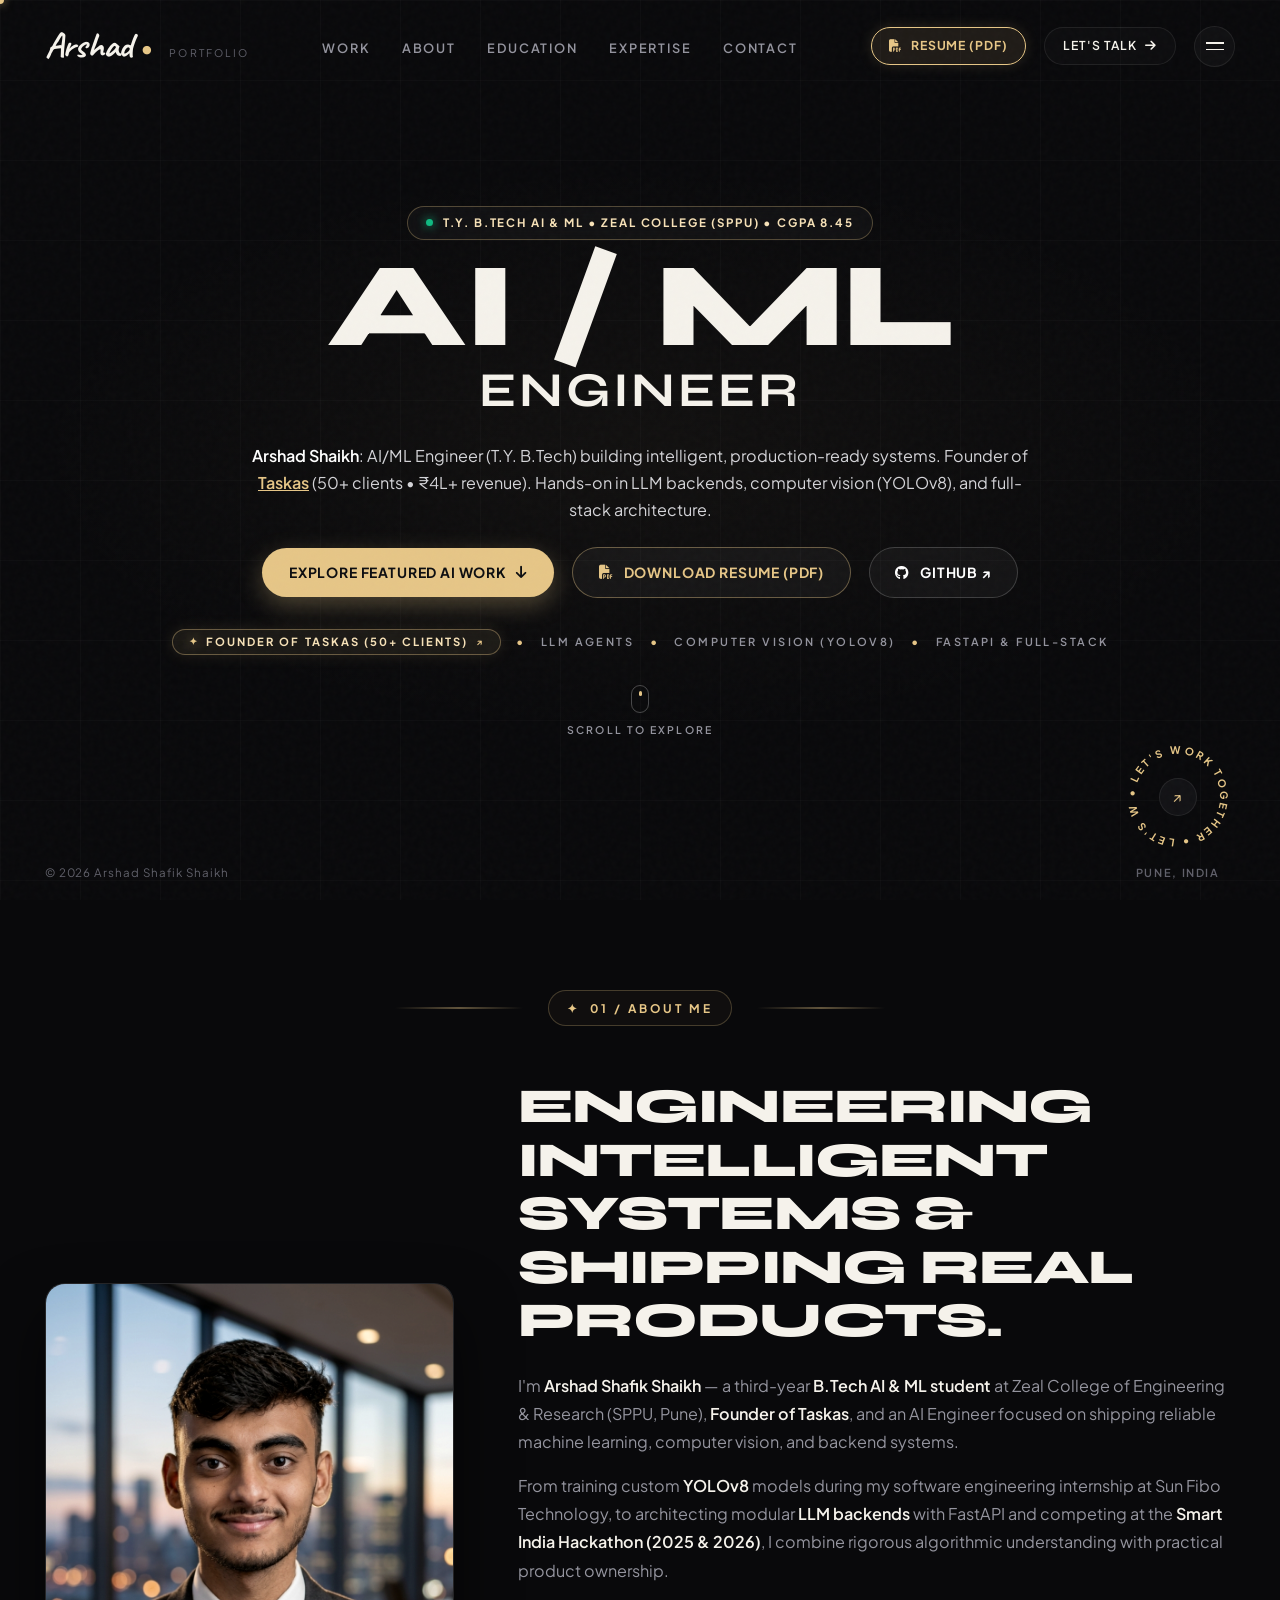
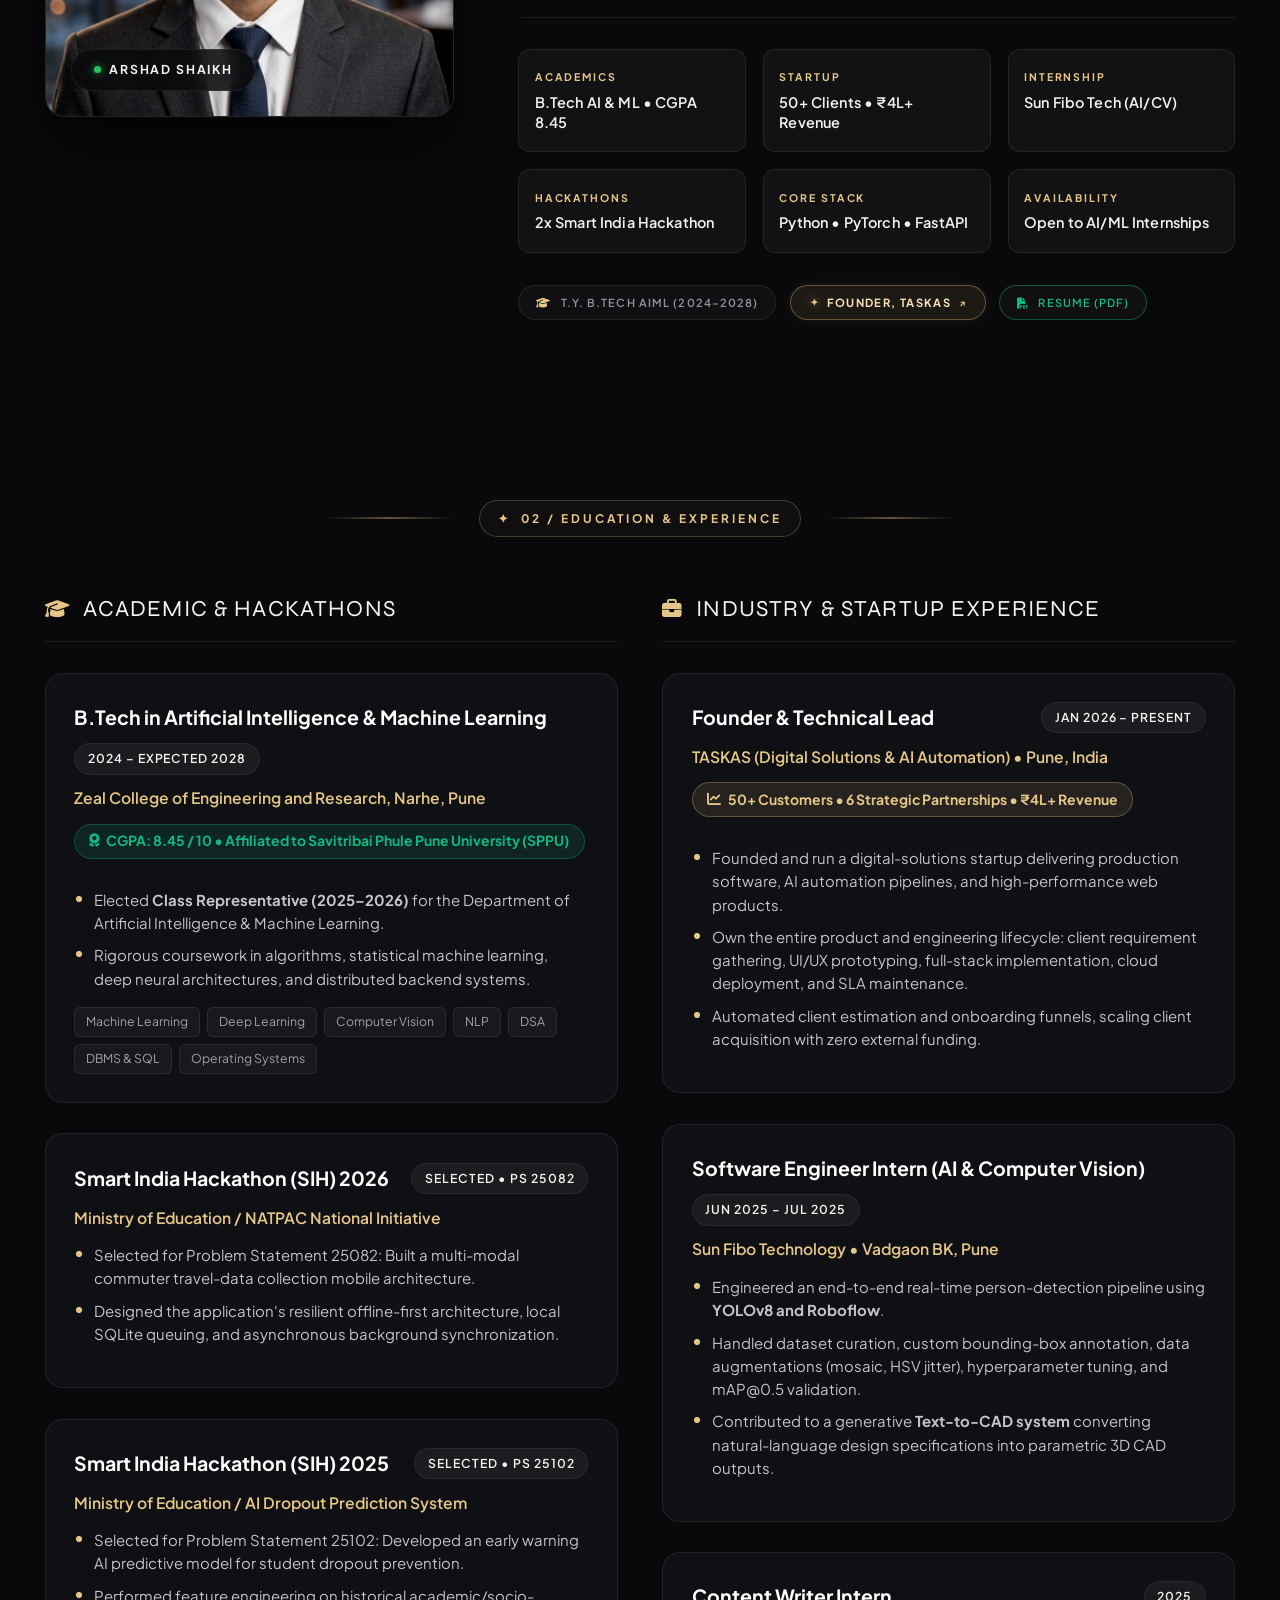
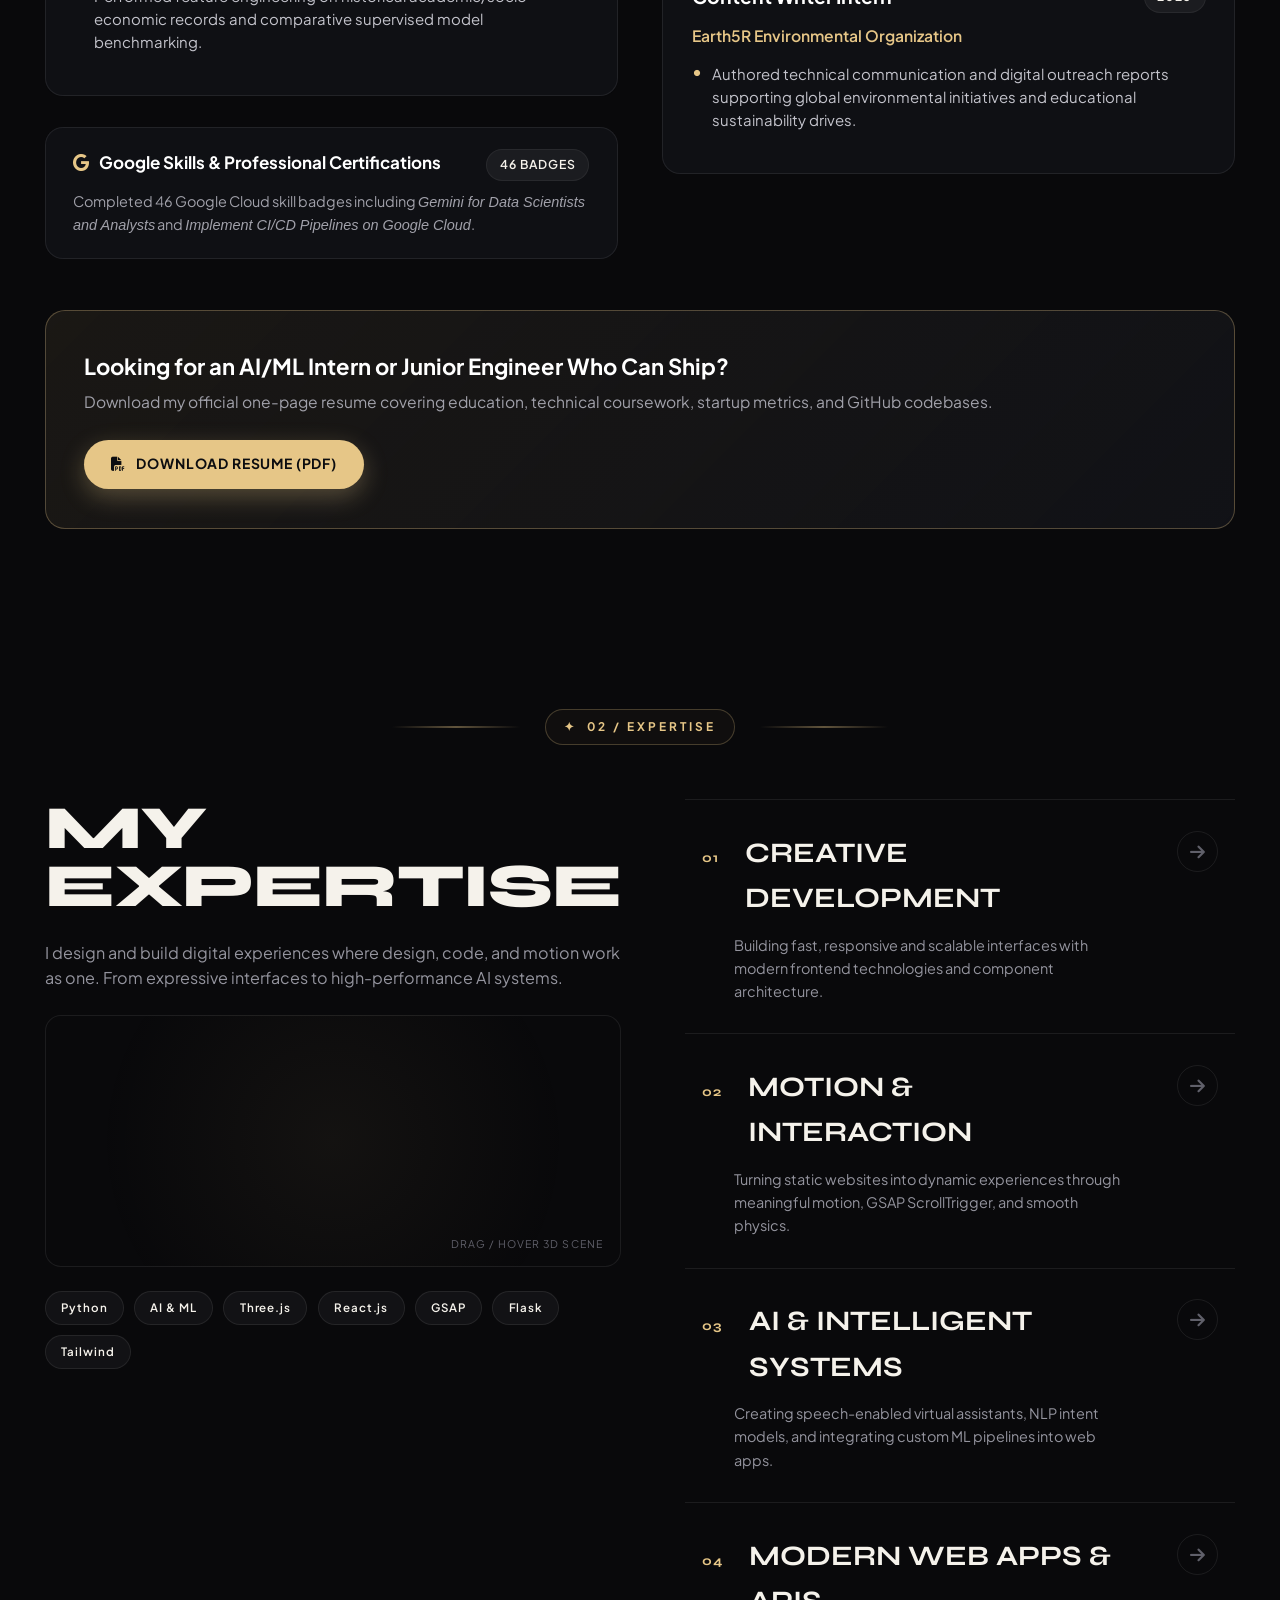
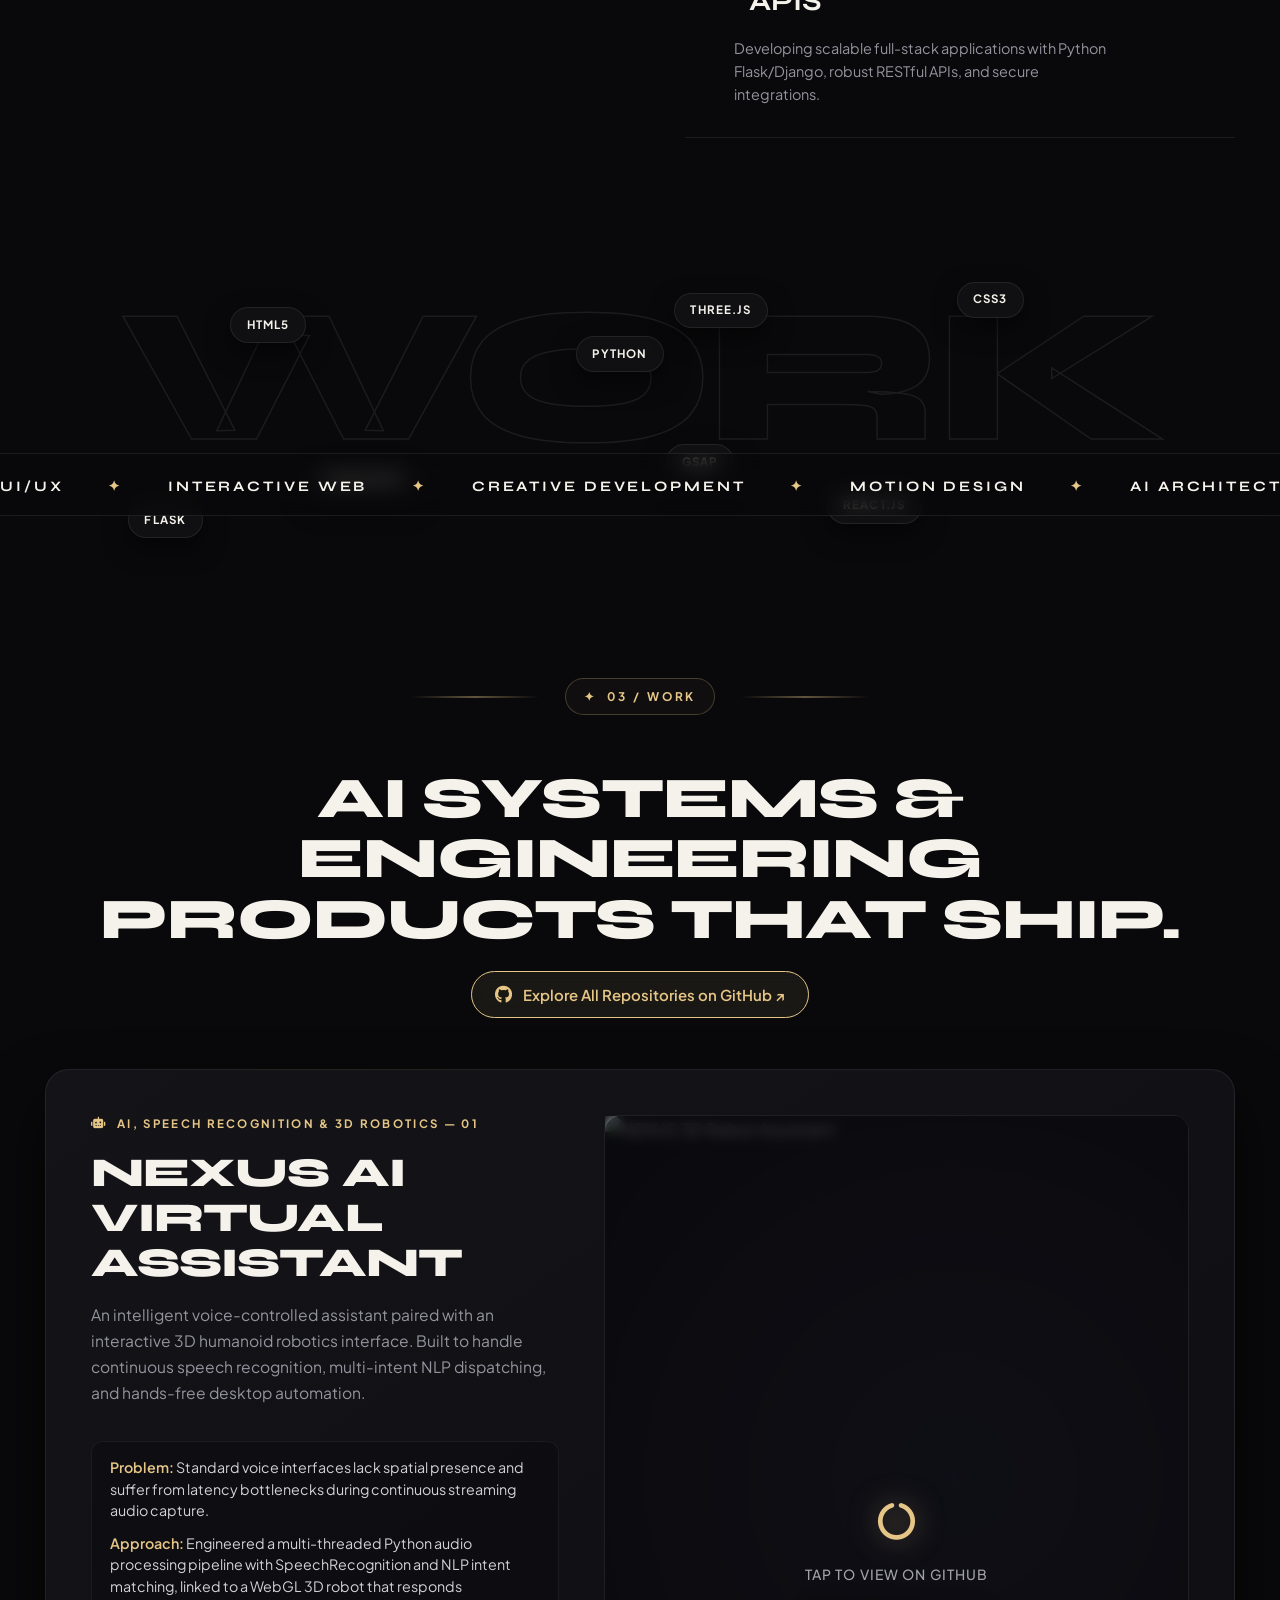
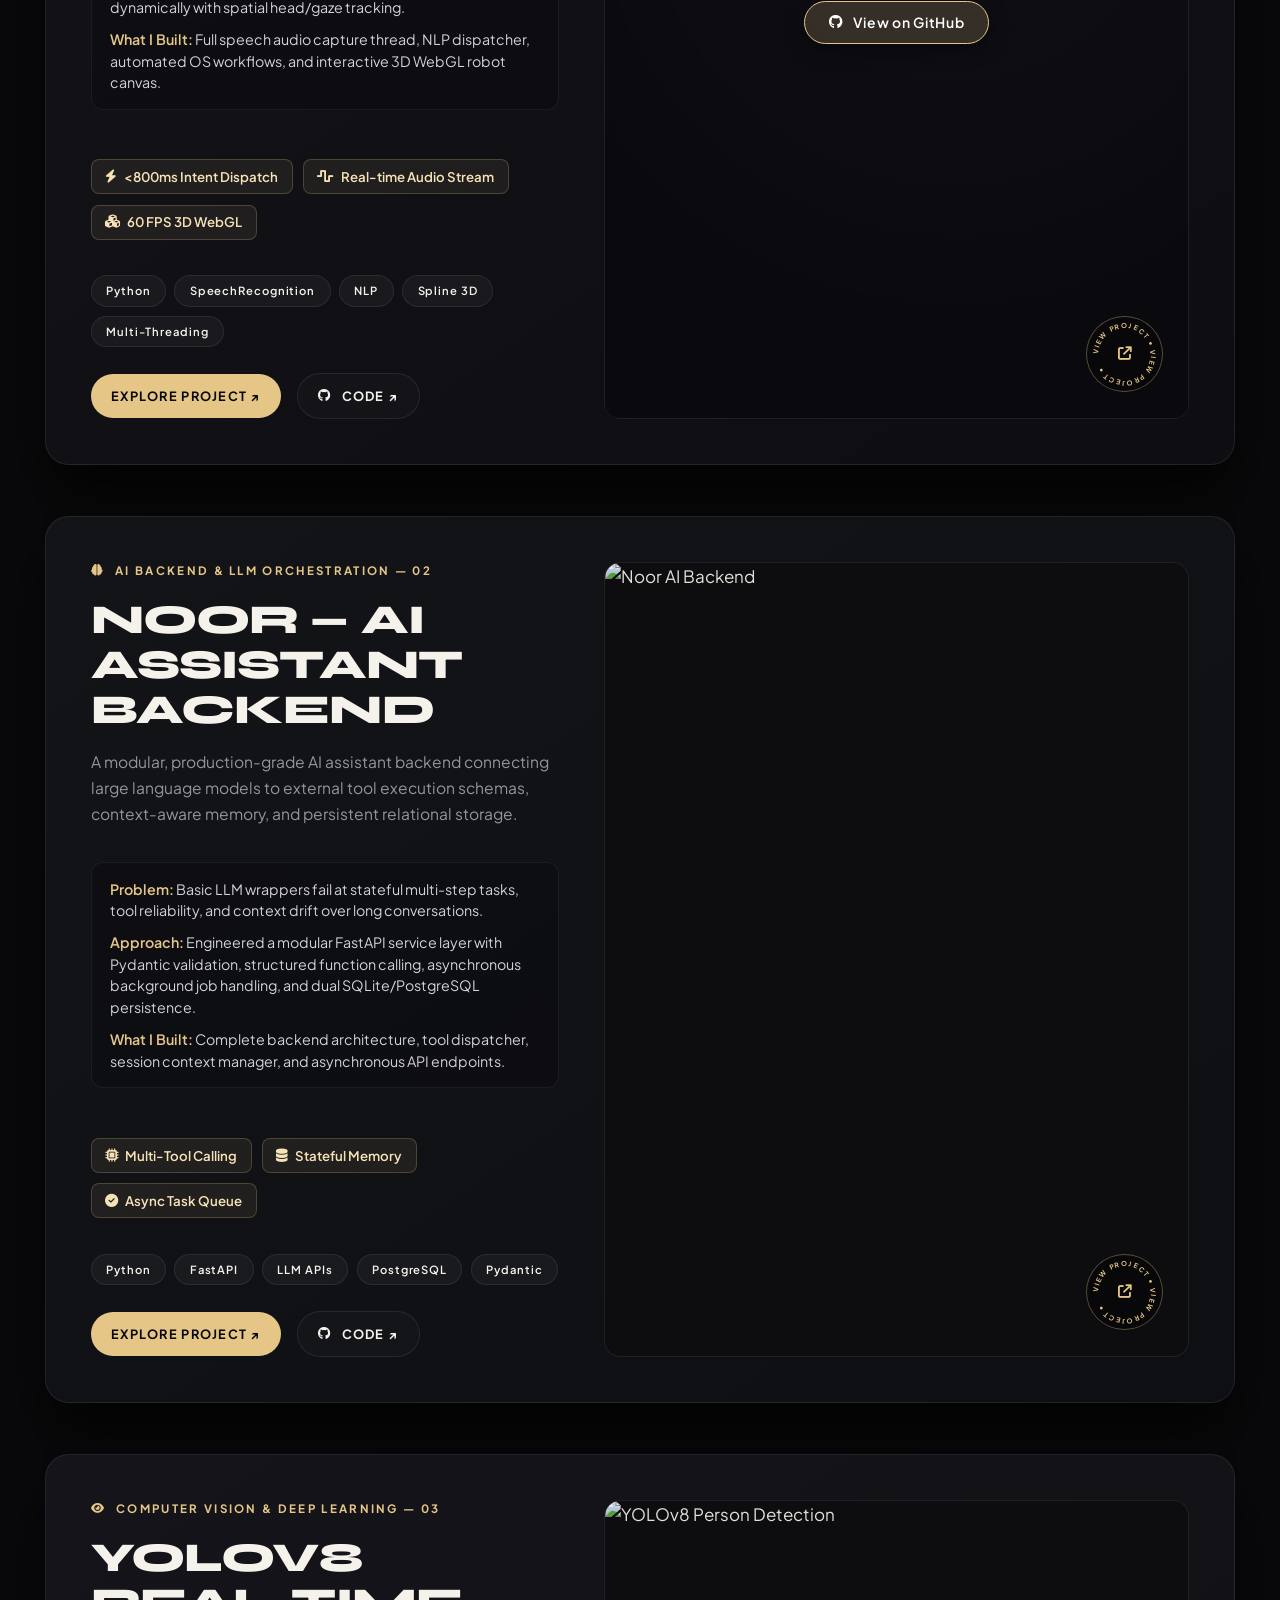
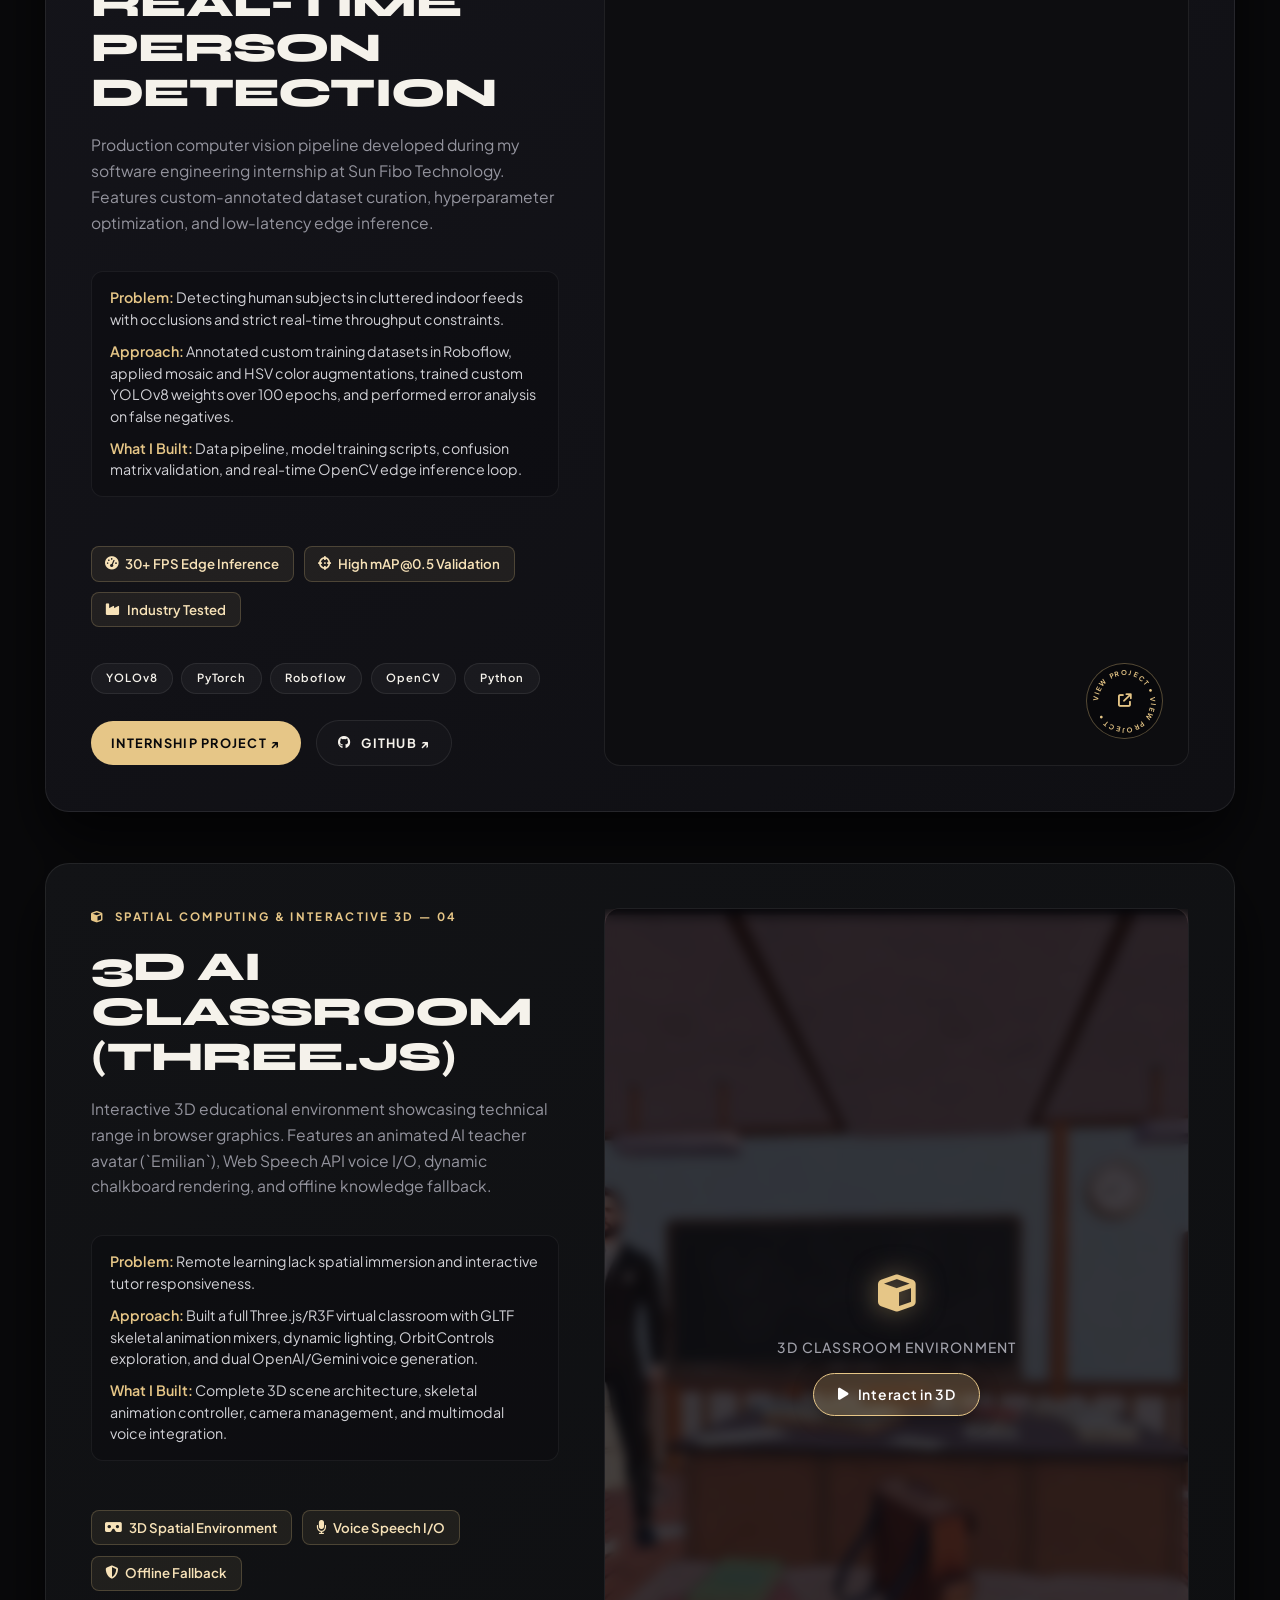
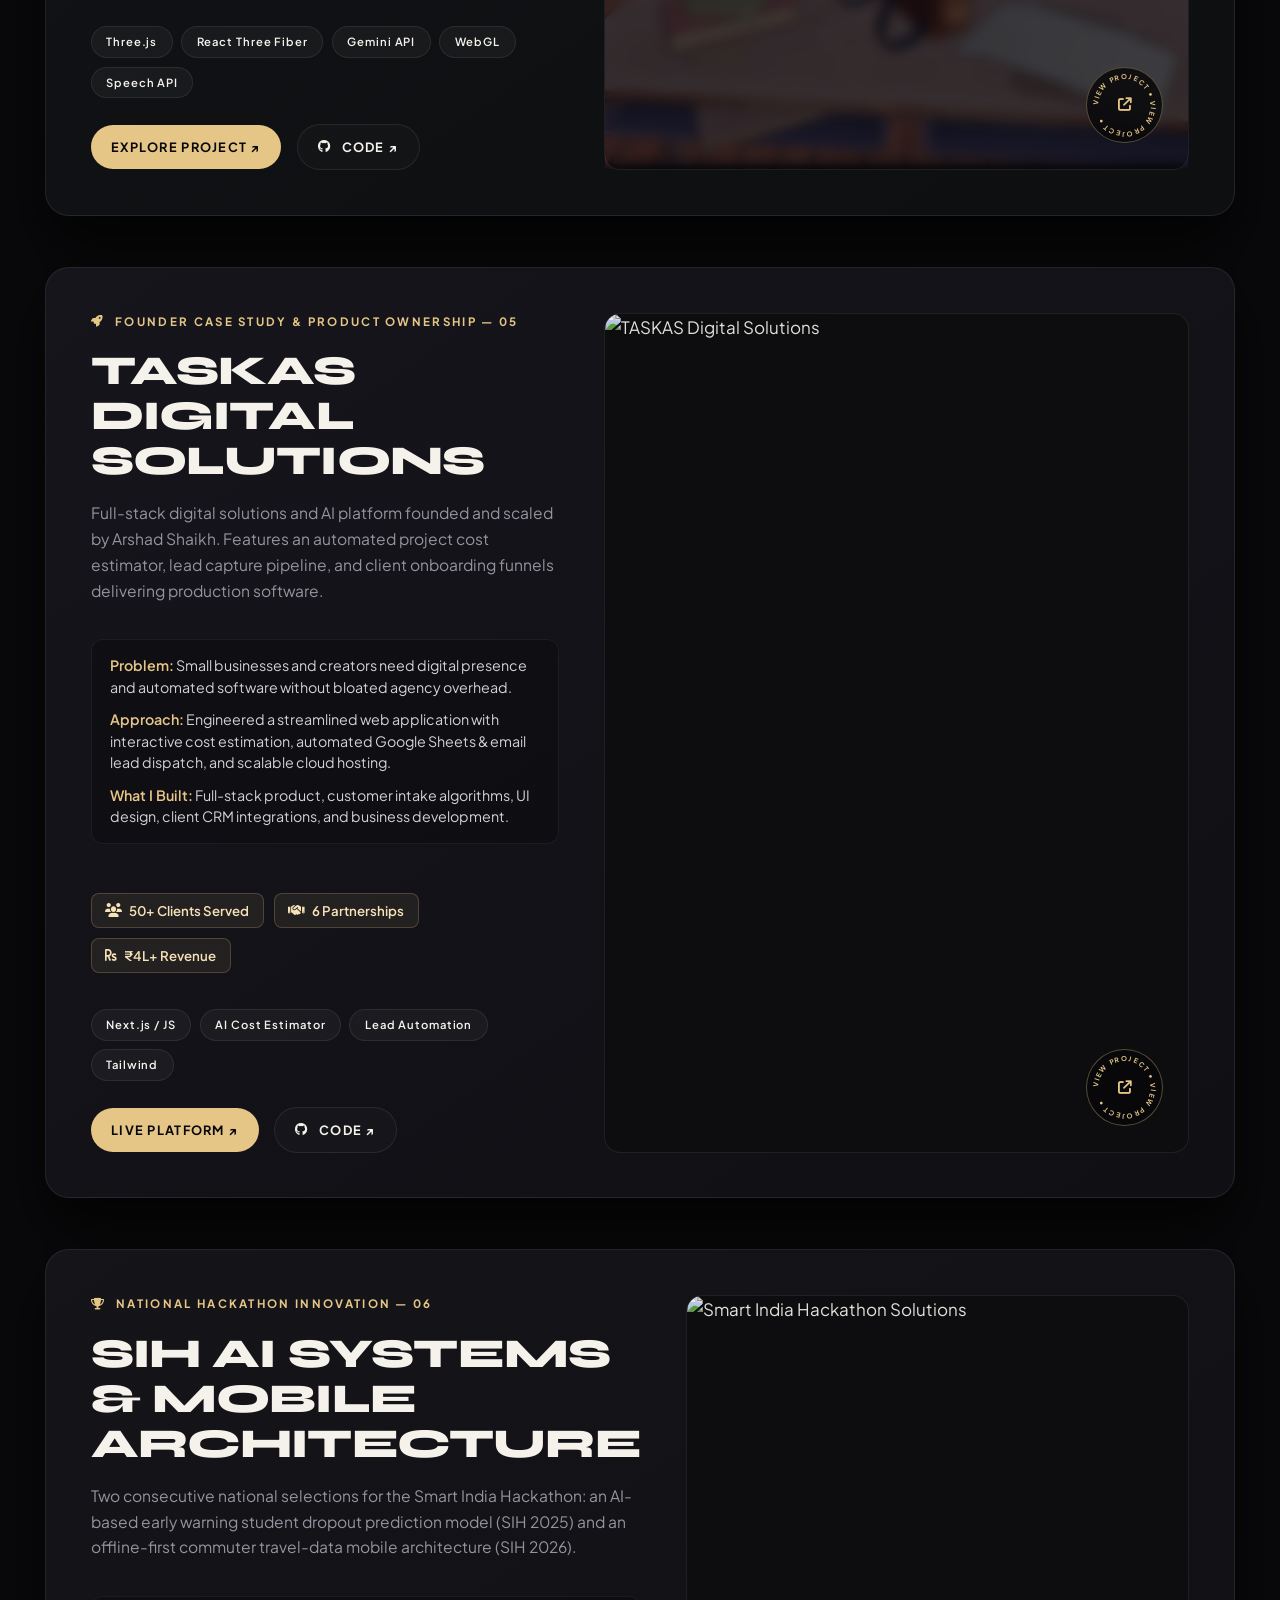
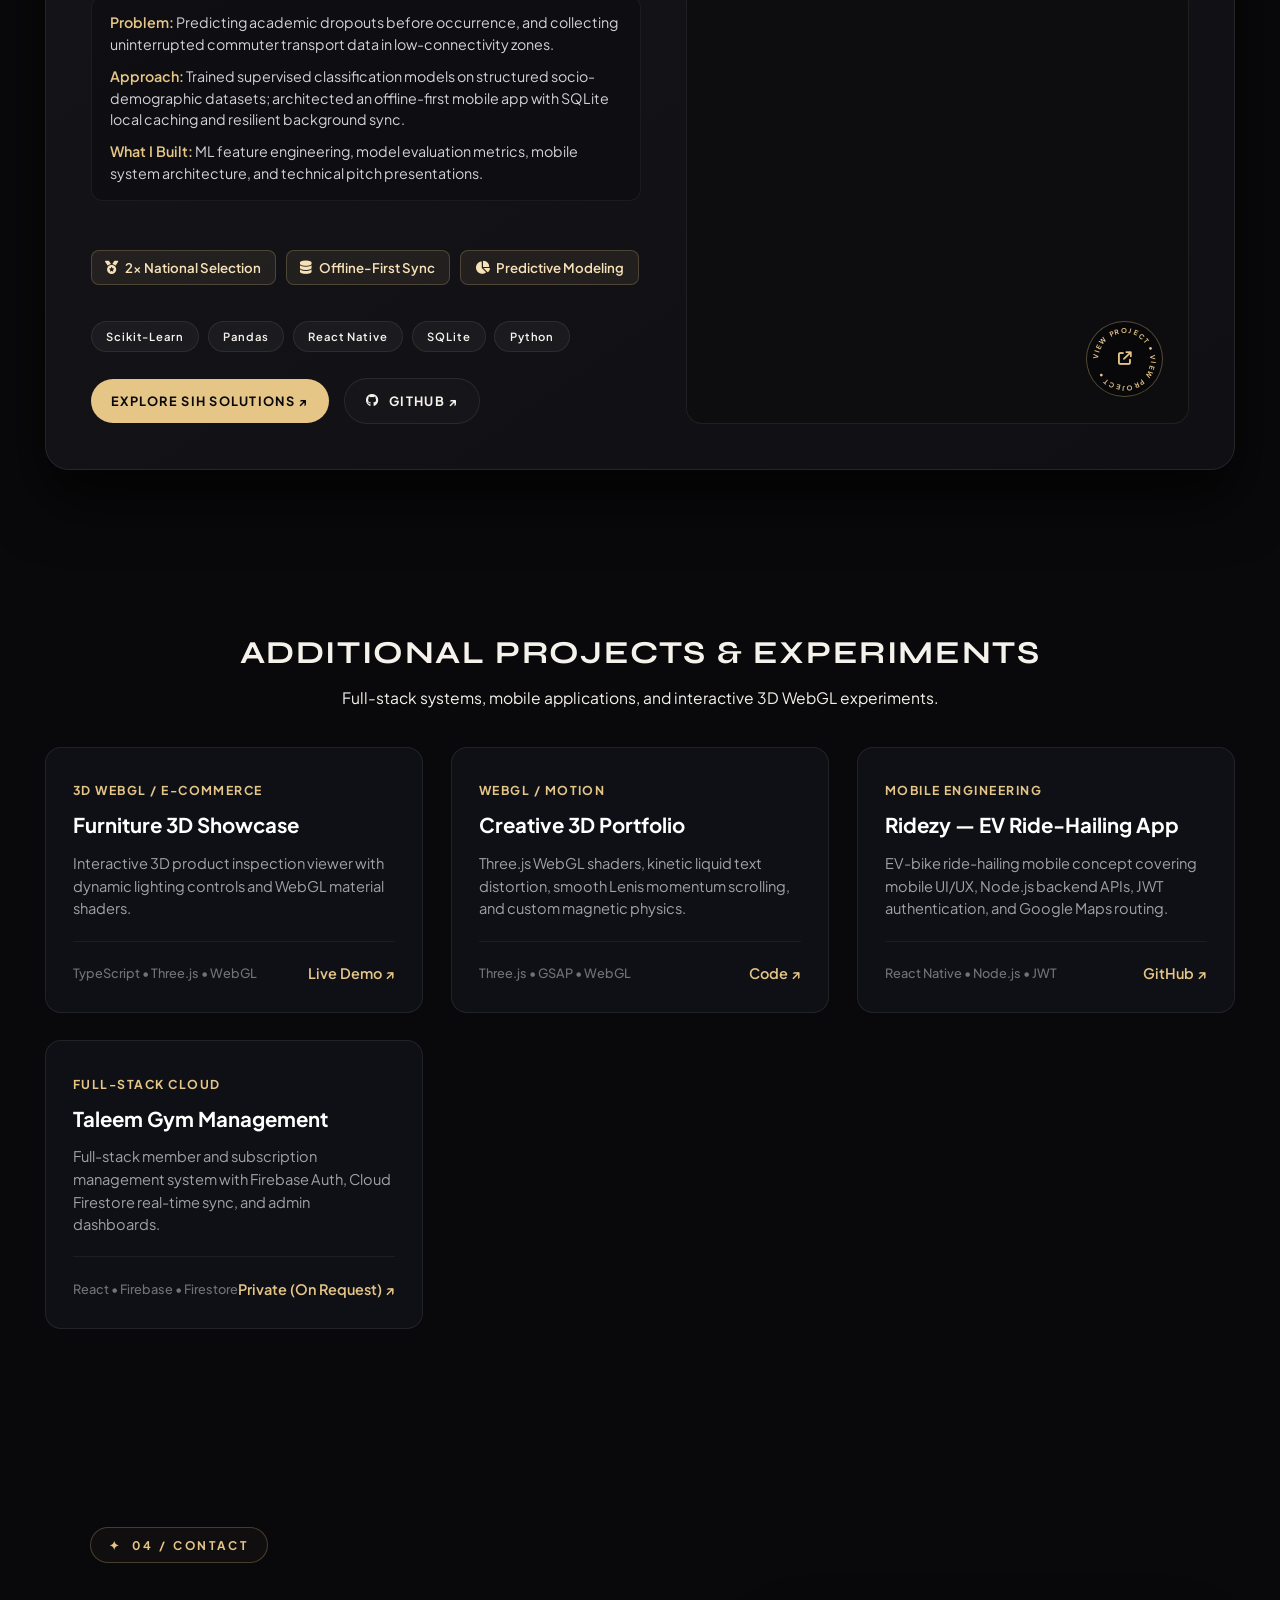
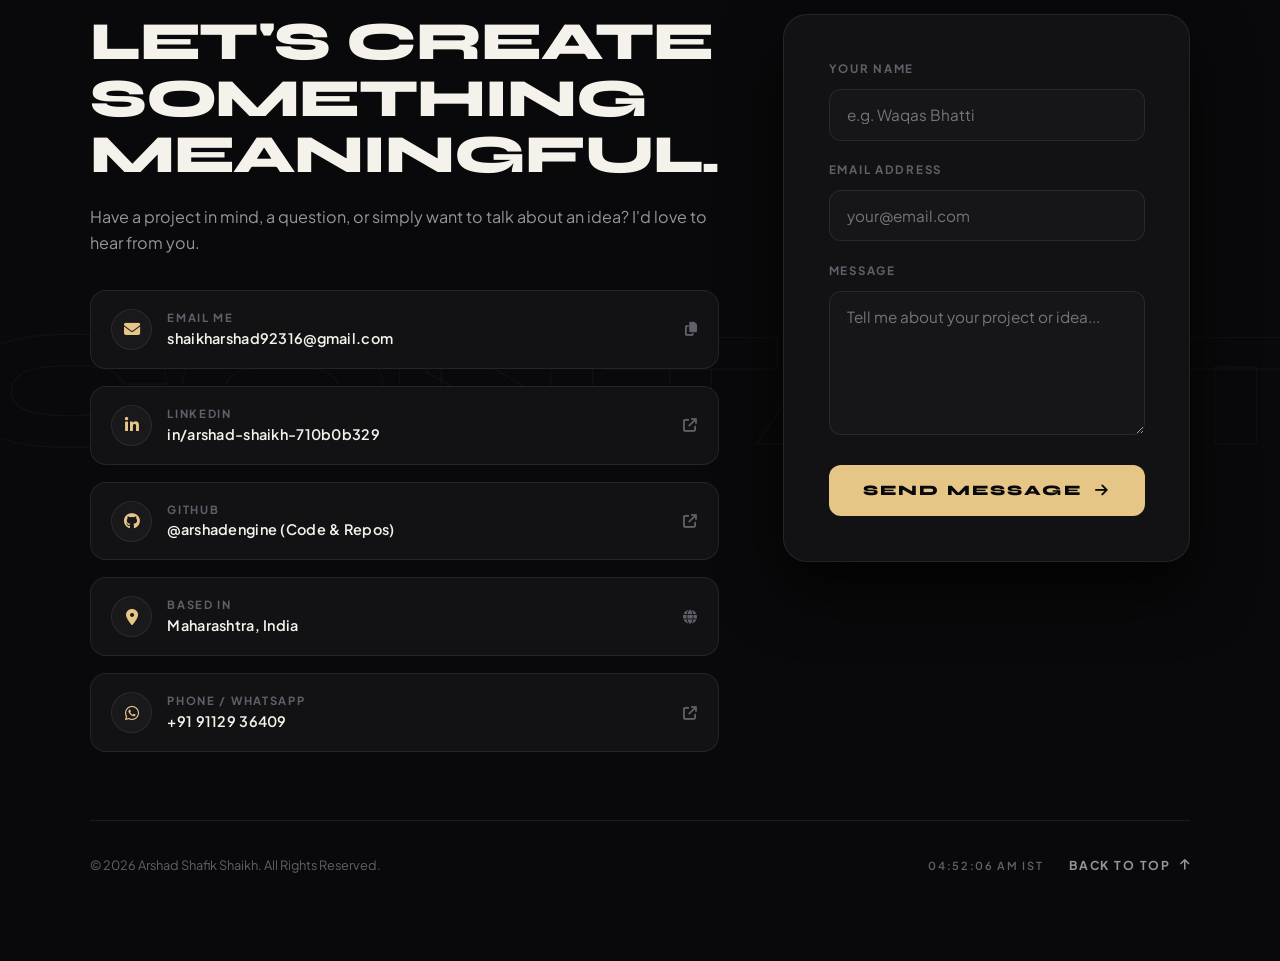
==== commit be3159e2: "fix(layout): polish responsive layouts across hero, about, education, work, and contact" ====
--- a/index.html
+++ b/index.html
@@ -145,7 +145,7 @@
     </script>
 
     <!-- Stylesheet -->
-    <link rel="stylesheet" href="portfolio.css">
+    <link rel="stylesheet" href="portfolio.css?v=4">
 
     <!-- Font Awesome Icons -->
     <link rel="stylesheet" href="https://cdnjs.cloudflare.com/ajax/libs/font-awesome/6.5.1/css/all.min.css">
--- a/portfolio.css
+++ b/portfolio.css
@@ -2031,43 +2031,478 @@
     }
 }
 
+@media (max-width: 900px) {
+    .project-card {
+        position: relative !important;
+        top: auto !important;
+        grid-template-columns: 1fr;
+        gap: 1.8rem;
+        padding: 1.6rem 1.4rem;
+        border-radius: 20px;
+        min-height: auto;
+    }
+
+    .card-preview-wrap {
+        min-height: 280px;
+        max-height: 380px;
+    }
+
+    .edu-exp-container {
+        grid-template-columns: 1fr;
+        gap: 2rem;
+    }
+}
+
 @media (max-width: 768px) {
+    /* Navbar Layout */
     .navbar {
-        padding: 1.2rem 1.5rem;
+        padding: 0.85rem 1.2rem;
     }
 
     .nav-links, .nav-cta {
         display: none;
     }
 
+    .nav-resume-btn {
+        padding: 0.4rem 0.8rem;
+        font-size: 0.72rem;
+        gap: 0.35rem;
+    }
+
+    /* Hero Section Mobile Polish */
     .hero-section {
-        padding: 7rem 1.2rem 3rem;
-    }
-
+        min-height: 100svh;
+        height: auto;
+        padding: calc(65px + 1.2rem) 1.1rem 2.5rem;
+        justify-content: flex-start;
+    }
+
+    .hero-content {
+        margin: 0 auto;
+        width: 100%;
+    }
+
+    .hero-student-pill {
+        font-size: 0.68rem;
+        letter-spacing: 0.08em;
+        padding: 0.35rem 0.85rem;
+        margin-bottom: 1.1rem;
+        line-height: 1.45;
+        max-width: 96%;
+        text-align: center;
+    }
+
+    .hero-main-title {
+        font-size: clamp(2.8rem, 13vw, 5.5rem);
+        line-height: 0.95;
+        letter-spacing: -0.01em;
+    }
+
+    .hero-sub-title {
+        font-size: clamp(1.4rem, 6.5vw, 2.6rem);
+        letter-spacing: 0.12em;
+        margin-top: 0.3rem;
+    }
+
+    .hero-bio-lead {
+        font-size: 0.92rem;
+        line-height: 1.6;
+        padding: 0 0.4rem;
+        margin-top: 1.2rem;
+    }
+
+    .hero-tag-pills {
+        gap: 0.45rem;
+        margin-top: 1.4rem;
+        font-size: 0.68rem;
+        letter-spacing: 0.12em;
+        line-height: 1.8;
+    }
+
+    .hero-founder-badge {
+        font-size: 0.7rem;
+        padding: 0.32rem 0.75rem;
+    }
+
+    .hero-bottom-bar {
+        position: static;
+        flex-direction: column-reverse;
+        align-items: center;
+        gap: 1.2rem;
+        margin-top: 2rem;
+        padding: 0.5rem 0 0;
+        width: 100%;
+    }
+
+    .rotating-badge-container {
+        width: 76px;
+        height: 76px;
+    }
+
+    .badge-center-arrow {
+        width: 26px;
+        height: 26px;
+        font-size: 0.75rem;
+    }
+
+    .hero-bottom-left {
+        font-size: 0.72rem;
+        color: var(--text-dim);
+    }
+
+    /* Section Global Polish */
     .section-wrapper {
-        padding: 5rem 1.5rem;
+        padding: 4rem 1.15rem;
+    }
+
+    .section-badge-header {
+        margin-bottom: 2rem;
+    }
+
+    /* Section Headlines: Balanced Luxury Typography */
+    .about-headline,
+    .projects-headline,
+    .contact-headline {
+        font-size: clamp(1.28rem, 5.2vw, 1.85rem);
+        line-height: 1.25;
+        letter-spacing: -0.01em;
+        text-transform: none;
+        word-break: normal;
+        overflow-wrap: break-word;
+    }
+
+    .expertise-title {
+        font-size: clamp(1.8rem, 6.5vw, 2.8rem);
+        line-height: 1.15;
+    }
+
+    /* About Section */
+    .about-grid {
+        gap: 2.2rem;
+    }
+
+    .portrait-card {
+        max-width: 320px;
+        border-radius: 18px;
+    }
+
+    .about-bio {
+        font-size: 0.92rem;
+        line-height: 1.65;
     }
 
     .about-metrics-grid {
         grid-template-columns: repeat(2, 1fr);
-    }
-
-    .hero-bottom-bar {
-        position: static;
+        gap: 0.65rem;
+        margin-top: 0.8rem;
+        padding-top: 1.2rem;
+    }
+
+    .metric-item {
+        padding: 0.8rem 0.85rem;
+        border-radius: 10px;
+    }
+
+    .metric-label {
+        font-size: 0.6rem;
+        letter-spacing: 0.12em;
+        margin-bottom: 0.25rem;
+    }
+
+    .metric-value {
+        font-size: 0.82rem;
+        line-height: 1.35;
+    }
+
+    .about-pills-row {
+        gap: 0.5rem;
+        margin-top: 0.8rem;
+    }
+
+    .status-pill {
+        font-size: 0.68rem;
+        padding: 0.38rem 0.75rem;
+    }
+
+    /* Education & Experience */
+    .edu-exp-container {
+        gap: 2rem;
+        margin-top: 1.5rem;
+    }
+
+    .edu-column, .exp-column {
+        gap: 1.2rem;
+    }
+
+    .edu-col-title {
+        font-size: 1.15rem;
+        padding-bottom: 0.6rem;
+    }
+
+    .edu-card, .exp-card, .hackathon-card {
+        padding: 1.15rem 1rem;
+        border-radius: 14px;
+    }
+
+    .card-header-row {
         flex-direction: column;
-        align-items: center;
+        align-items: flex-start;
+        gap: 0.4rem;
+        margin-bottom: 0.4rem;
+    }
+
+    .card-role-title {
+        font-size: 1.02rem;
+        line-height: 1.3;
+    }
+
+    .card-org-name {
+        font-size: 0.85rem;
+        margin-bottom: 0.6rem;
+    }
+
+    .card-date-badge {
+        font-size: 0.68rem;
+        padding: 0.22rem 0.55rem;
+        align-self: flex-start;
+    }
+
+    .cgpa-highlight-badge {
+        font-size: 0.75rem;
+        padding: 0.3rem 0.65rem;
+        margin-bottom: 0.6rem;
+        line-height: 1.35;
+    }
+
+    .card-bullet-list {
+        margin: 0.6rem 0;
+        gap: 0.45rem;
+    }
+
+    .card-bullet-list li {
+        font-size: 0.82rem;
+        line-height: 1.5;
+        padding-left: 1.1rem;
+    }
+
+    .coursework-pills {
+        gap: 0.35rem;
+        margin-top: 0.75rem;
+    }
+
+    .course-chip {
+        font-size: 0.68rem;
+        padding: 0.2rem 0.5rem;
+    }
+
+    .resume-download-banner {
+        flex-direction: column;
+        align-items: stretch;
+        text-align: center;
+        padding: 1.5rem 1.2rem;
+        margin-top: 2rem;
+        gap: 1.2rem;
+        border-radius: 16px;
+    }
+
+    .resume-banner-text h3 {
+        font-size: 1.15rem;
+        line-height: 1.35;
+    }
+
+    .resume-banner-text p {
+        font-size: 0.85rem;
+        line-height: 1.5;
+    }
+
+    .resume-download-banner .hero-cta-primary {
+        width: 100%;
+        justify-content: center;
+        padding: 0.78rem 1.2rem;
+        font-size: 0.82rem;
+    }
+
+    /* Kinetic Work Header */
+    .floating-skills-overlay {
+        display: none;
+    }
+
+    .work-marquee-section {
+        padding: 3rem 0 2rem;
+    }
+
+    .giant-work-title {
+        font-size: clamp(3.5rem, 16vw, 6.5rem);
+    }
+
+    /* Work Projects Section */
+    .cards-stack-container {
         gap: 2rem;
-        margin-top: 3rem;
+        padding-bottom: 3rem;
+    }
+
+    .project-card {
+        padding: 1.3rem 1.15rem;
+        border-radius: 18px;
+        gap: 1.4rem;
+    }
+
+    .card-info {
+        gap: 0.85rem;
+    }
+
+    .card-category-tag {
+        font-size: 0.68rem;
+        letter-spacing: 0.12em;
+    }
+
+    .card-title {
+        font-size: clamp(1.2rem, 4.6vw, 1.65rem);
+        line-height: 1.25;
+        text-transform: none;
+    }
+
+    .card-desc {
+        font-size: 0.86rem;
+        line-height: 1.55;
+    }
+
+    .case-study-specs {
+        padding: 0.75rem 0.85rem;
+        gap: 0.45rem;
+        border-radius: 10px;
+        margin: 0.5rem 0;
+    }
+
+    .spec-line {
+        font-size: 0.78rem;
+        line-height: 1.45;
+    }
+
+    .metrics-highlight-strip {
+        gap: 0.4rem;
+        margin-top: 0.4rem;
+    }
+
+    .metric-badge-item {
+        font-size: 0.72rem;
+        padding: 0.28rem 0.65rem;
+    }
+
+    .card-tech-list {
+        gap: 0.4rem;
+        margin-top: 0.6rem;
+    }
+
+    .card-tech-badge {
+        font-size: 0.68rem;
+        padding: 0.25rem 0.65rem;
+    }
+
+    .card-preview-wrap {
+        min-height: 260px;
+        max-height: 360px;
+        border-radius: 14px;
+    }
+
+    .github-repo-pill {
+        font-size: 0.8rem;
+        padding: 0.55rem 1.1rem;
+        width: 100%;
+        max-width: 320px;
+        justify-content: center;
+        text-align: center;
+        margin: 0 auto;
+    }
+
+    /* Experiments Grid */
+    .experiments-grid {
+        grid-template-columns: 1fr;
+        gap: 1.1rem;
+    }
+
+    .experiment-card {
+        padding: 1.25rem 1.15rem;
+        border-radius: 14px;
+    }
+
+    /* Contact Section */
+    .contact-grid {
+        grid-template-columns: 1fr;
+        gap: 2.2rem;
+    }
+
+    .contact-cards-col {
+        gap: 0.7rem;
+    }
+
+    .contact-info-card {
+        padding: 0.85rem 1rem;
+        border-radius: 12px;
+    }
+
+    .info-title {
+        font-size: 0.72rem;
+    }
+
+    .info-detail {
+        font-size: 0.82rem;
+        word-break: break-all;
     }
 
     .contact-form-card {
-        padding: 2rem 1.5rem;
+        padding: 1.5rem 1.15rem;
+        border-radius: 18px;
+    }
+
+    .form-submit-btn {
+        padding: 0.85rem 1.4rem;
+        font-size: 0.82rem;
+        width: 100%;
+        justify-content: center;
     }
 
     .portfolio-footer {
         flex-direction: column;
-        gap: 1.5rem;
+        gap: 1.2rem;
         text-align: center;
+        padding: 2rem 1.2rem;
+    }
+}
+
+@media (max-width: 640px) {
+    /* Hero Buttons Full-Width Stack */
+    .hero-cta-group {
+        flex-direction: column;
+        width: 100%;
+        max-width: 320px;
+        margin: 1.4rem auto 0;
+        gap: 0.65rem;
+    }
+
+    .hero-cta-primary,
+    .hero-cta-secondary {
+        width: 100%;
+        justify-content: center;
+        padding: 0.78rem 1.2rem;
+        font-size: 0.82rem;
+        text-align: center;
+    }
+
+    /* Card Action Buttons Stack */
+    .card-actions {
+        flex-direction: column;
+        width: 100%;
+        gap: 0.6rem;
+        margin-top: 0.6rem;
+    }
+
+    .card-btn {
+        width: 100%;
+        justify-content: center;
+        text-align: center;
+        padding: 0.75rem 1rem;
+        font-size: 0.8rem;
     }
 }
 
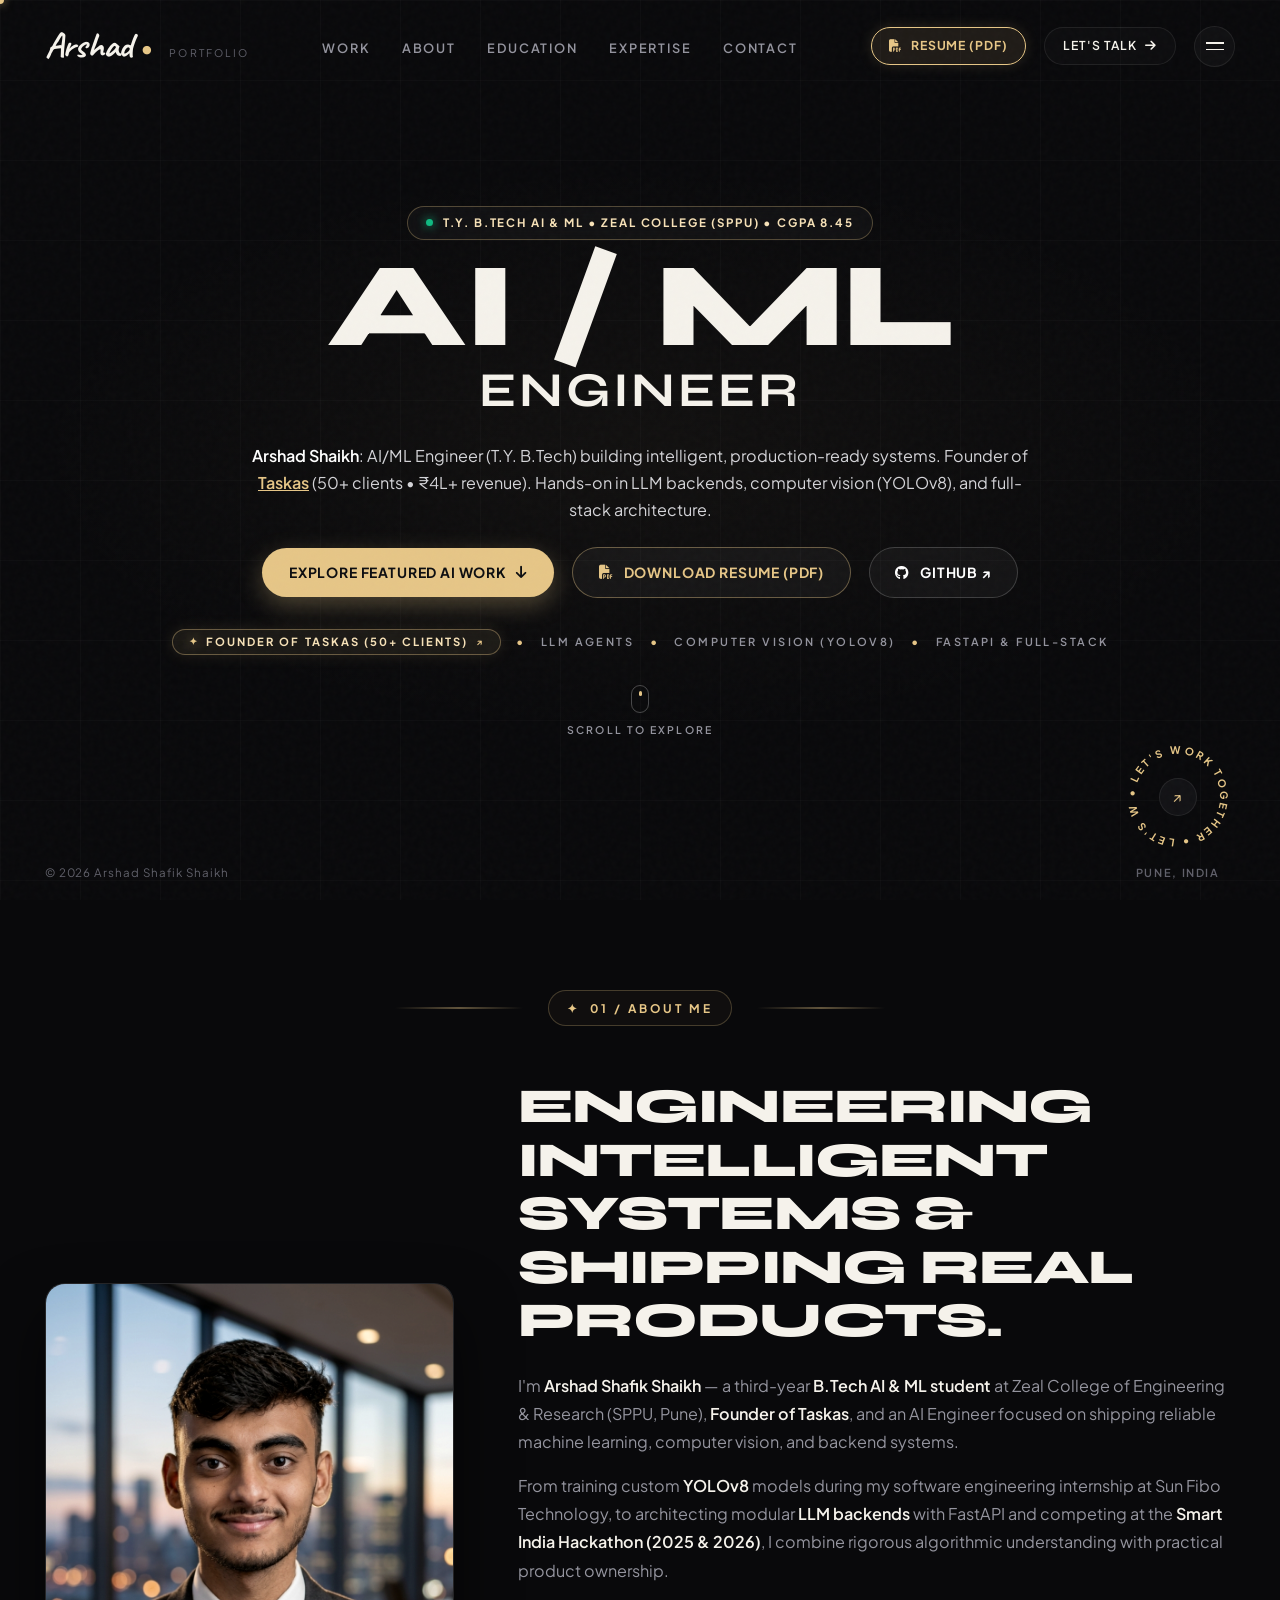
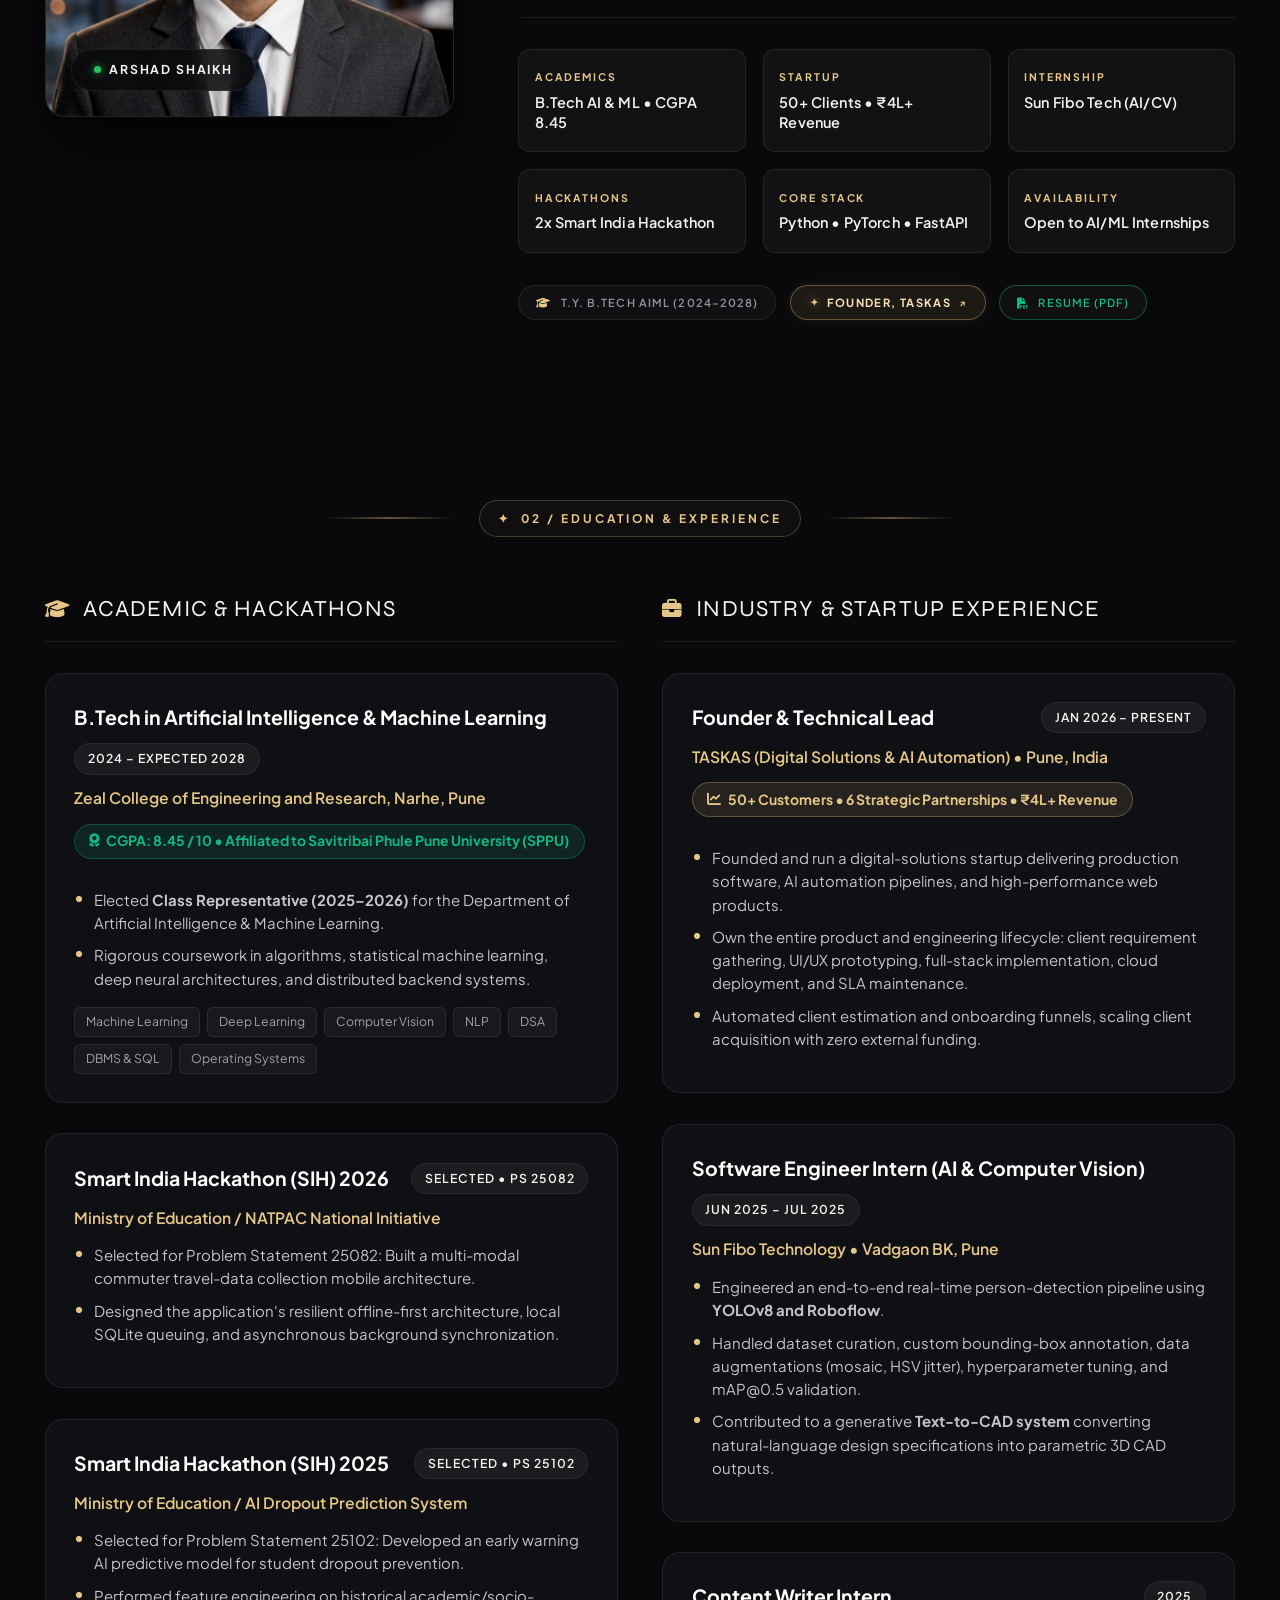
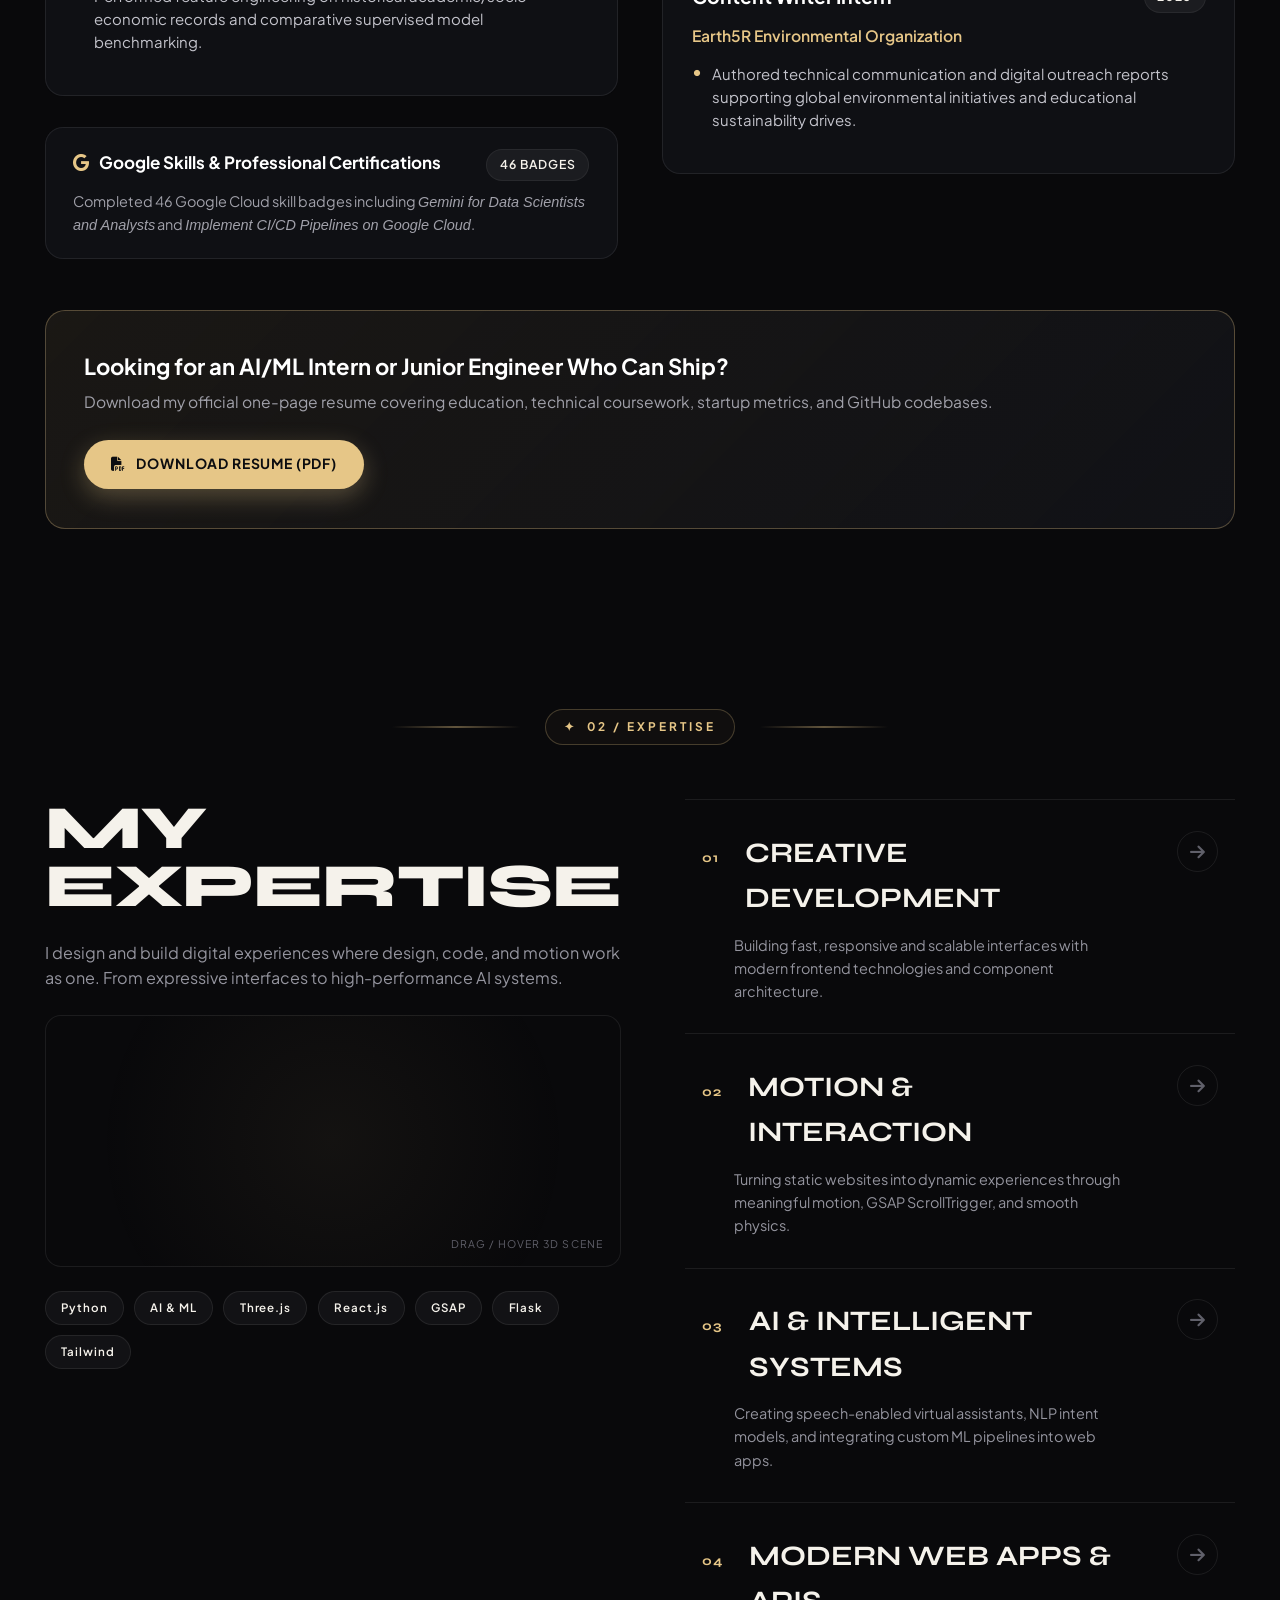
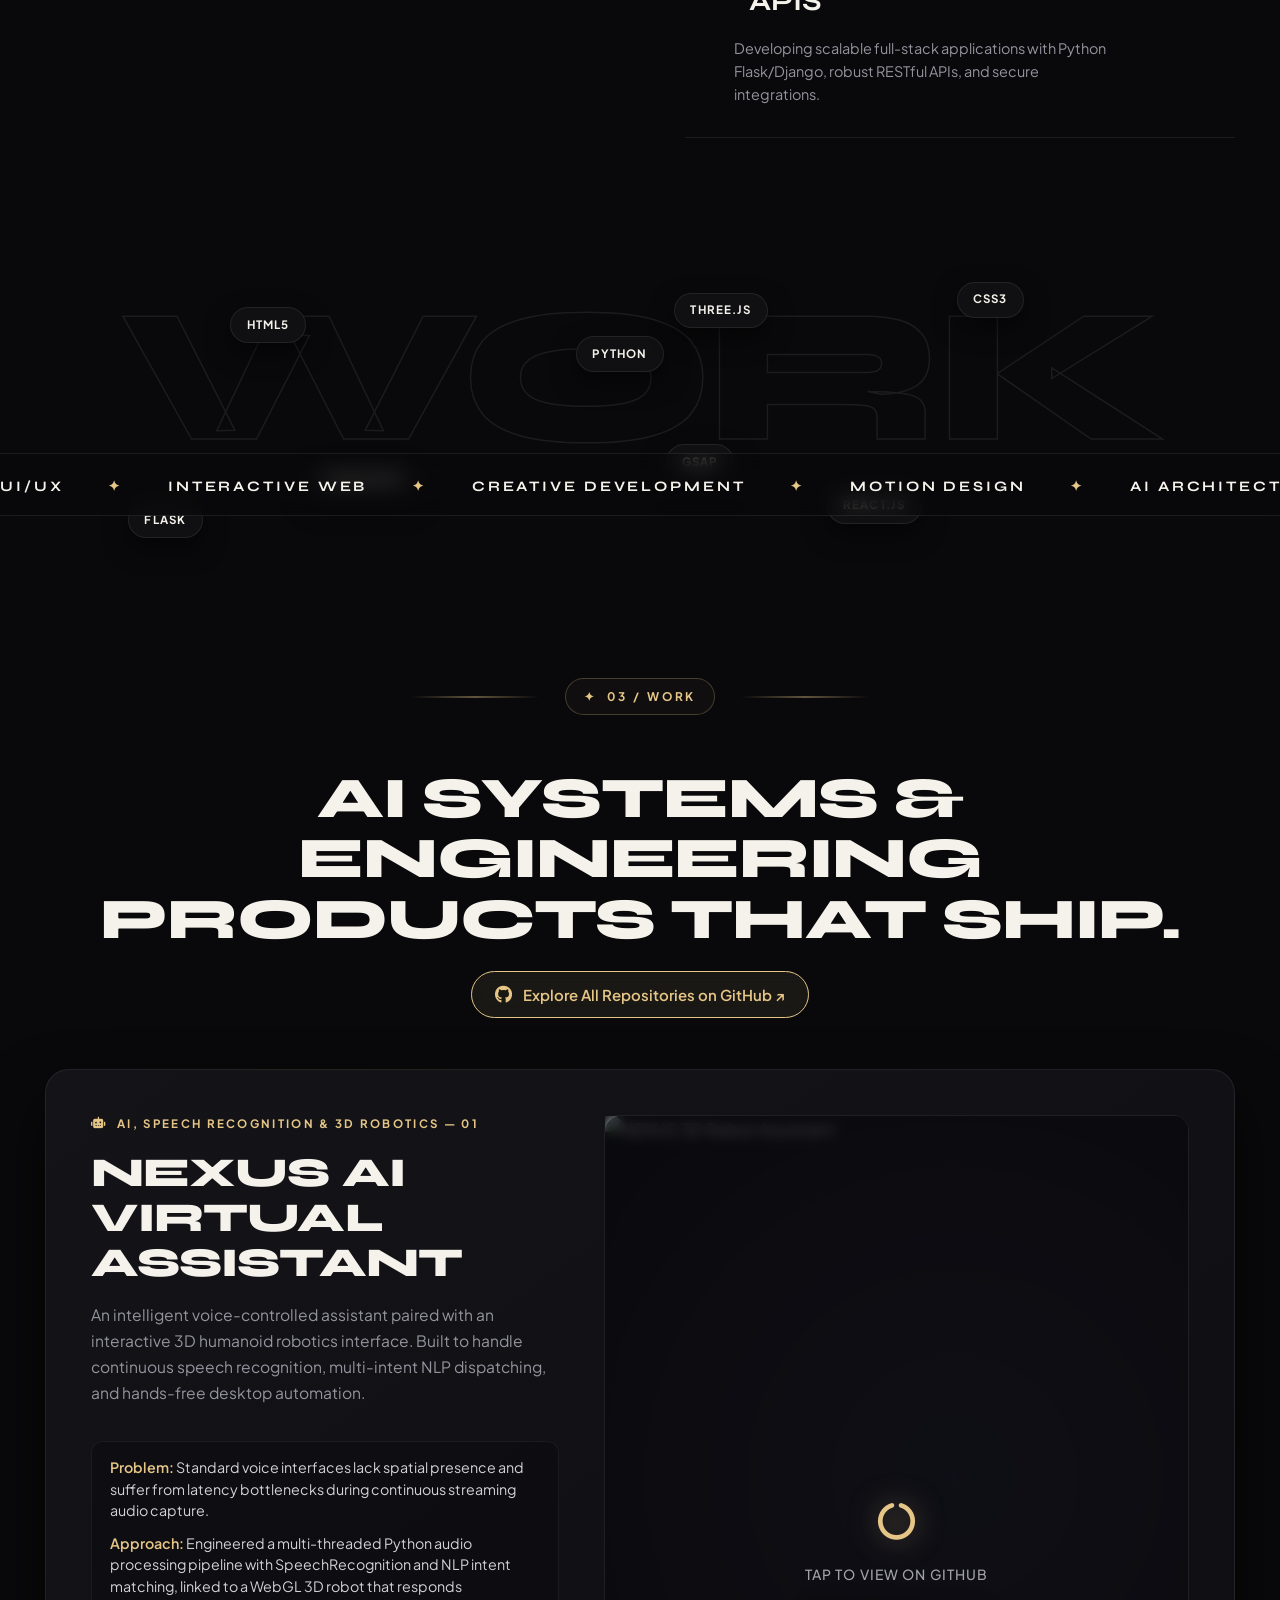
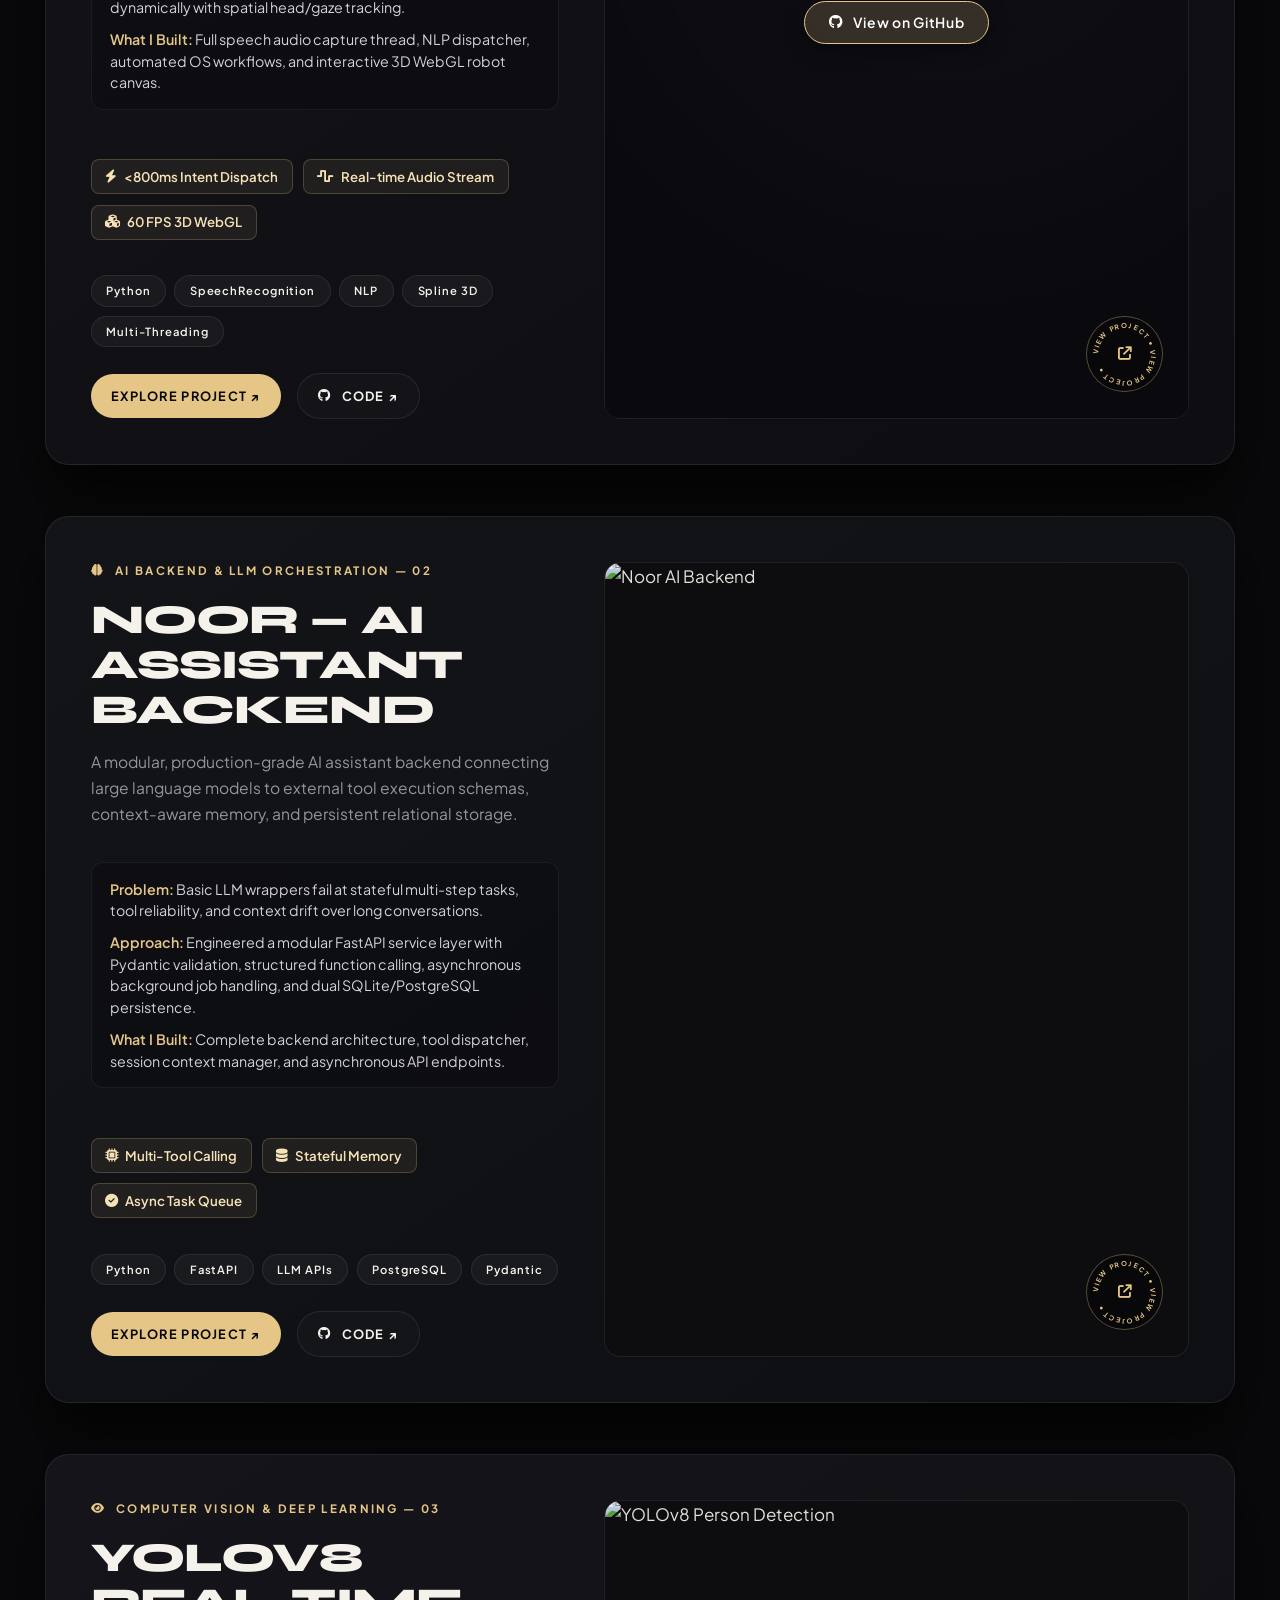
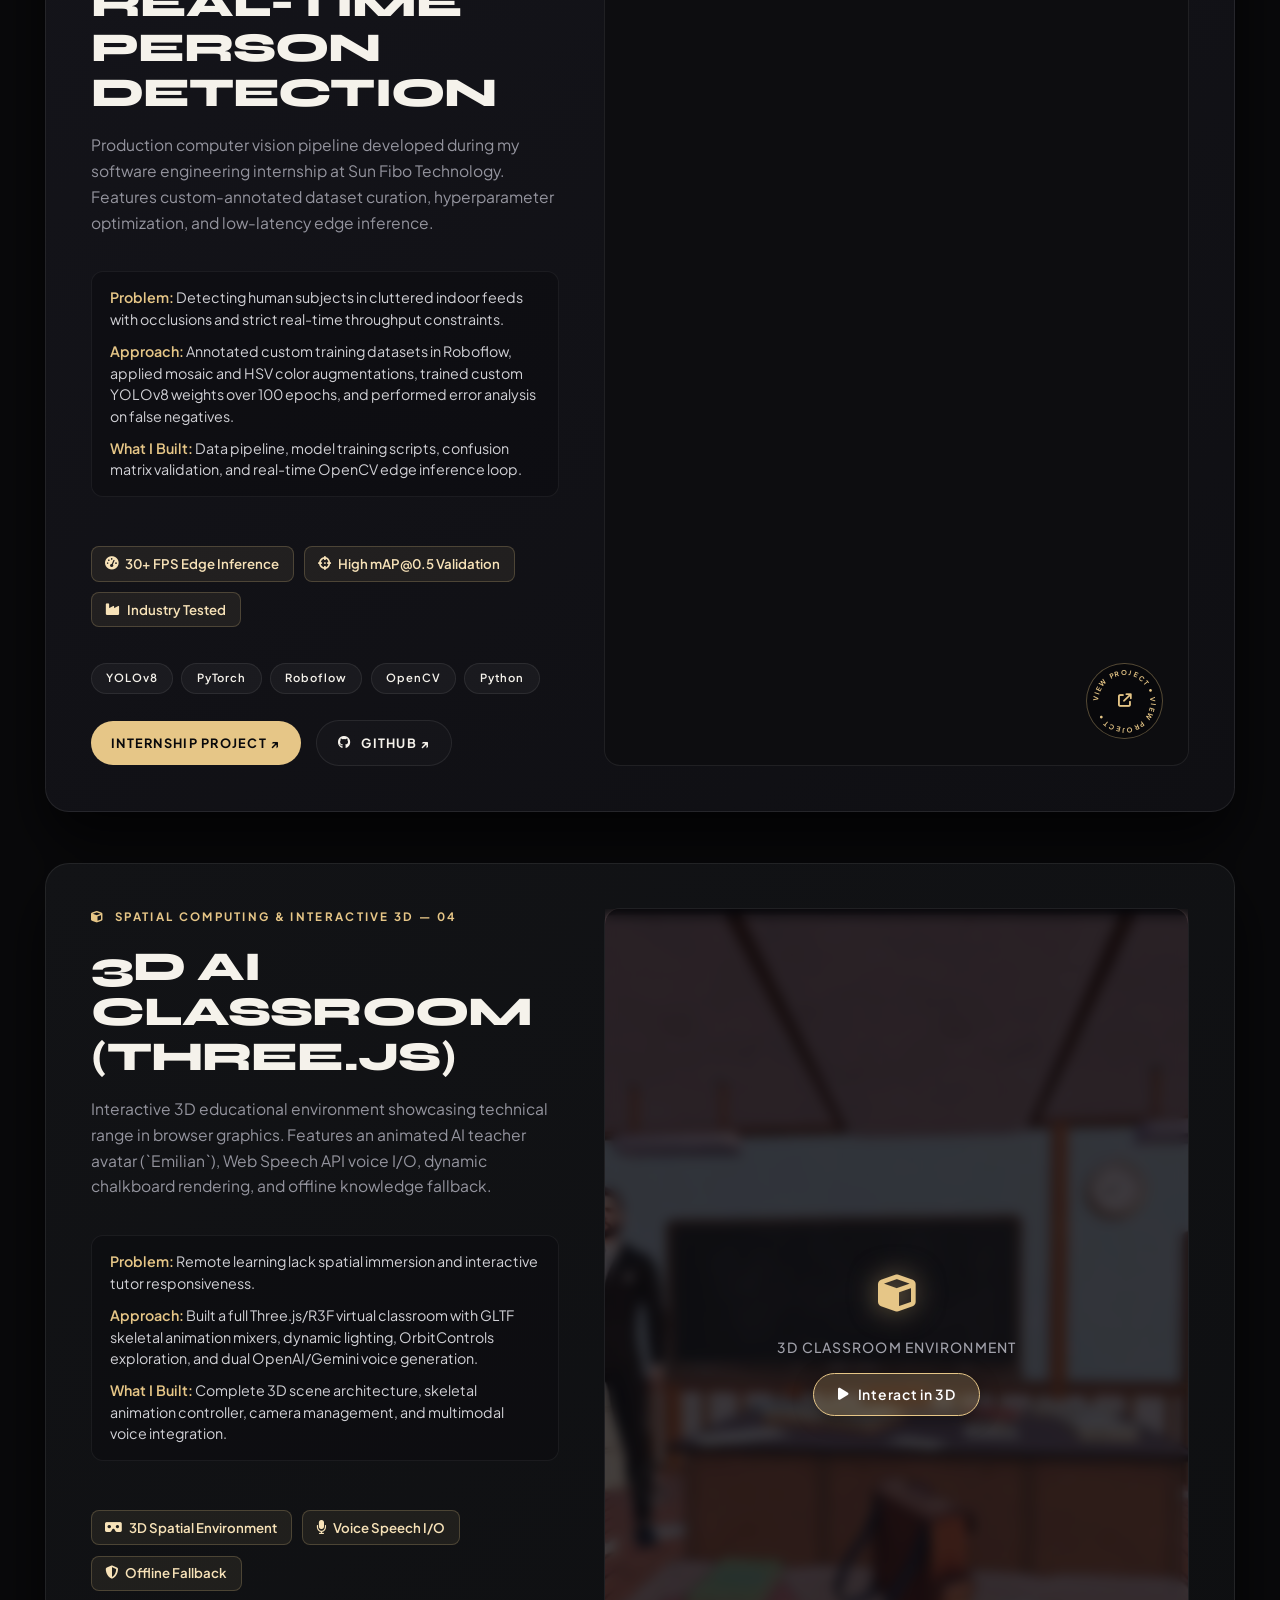
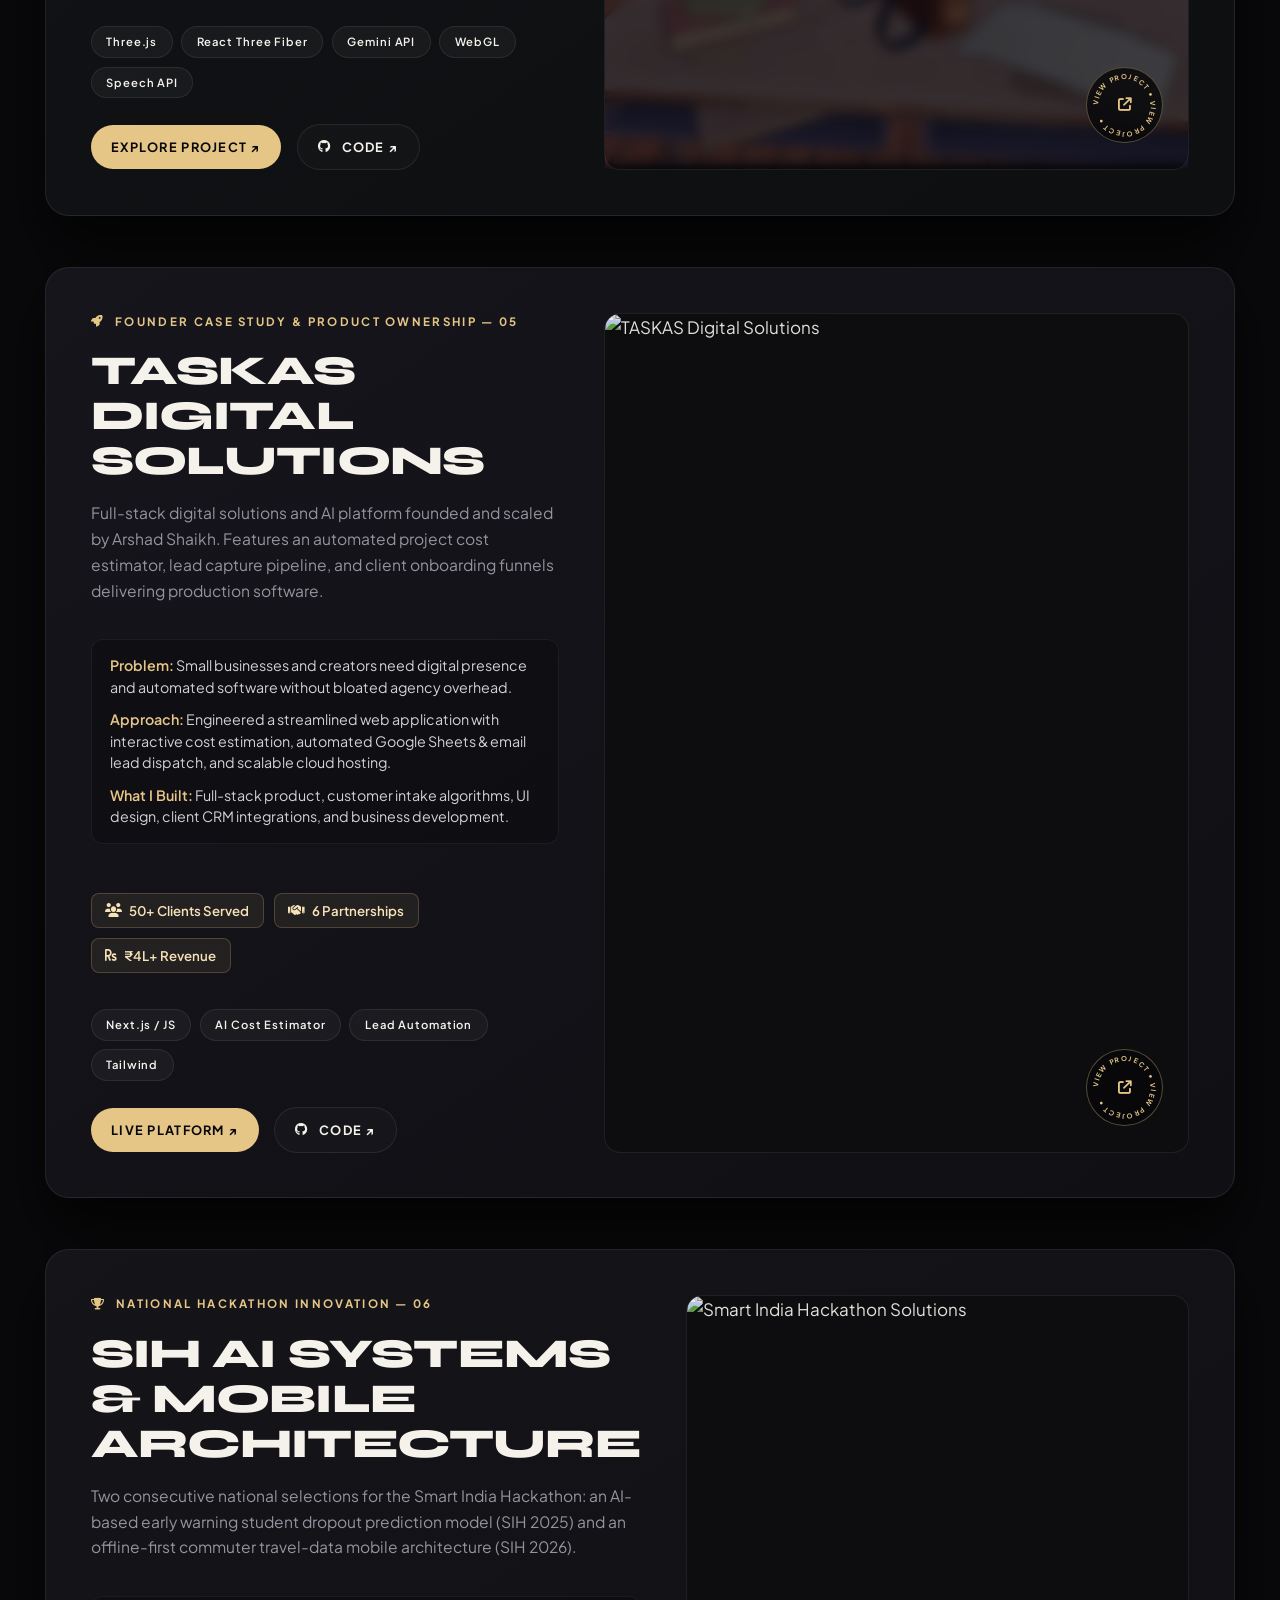
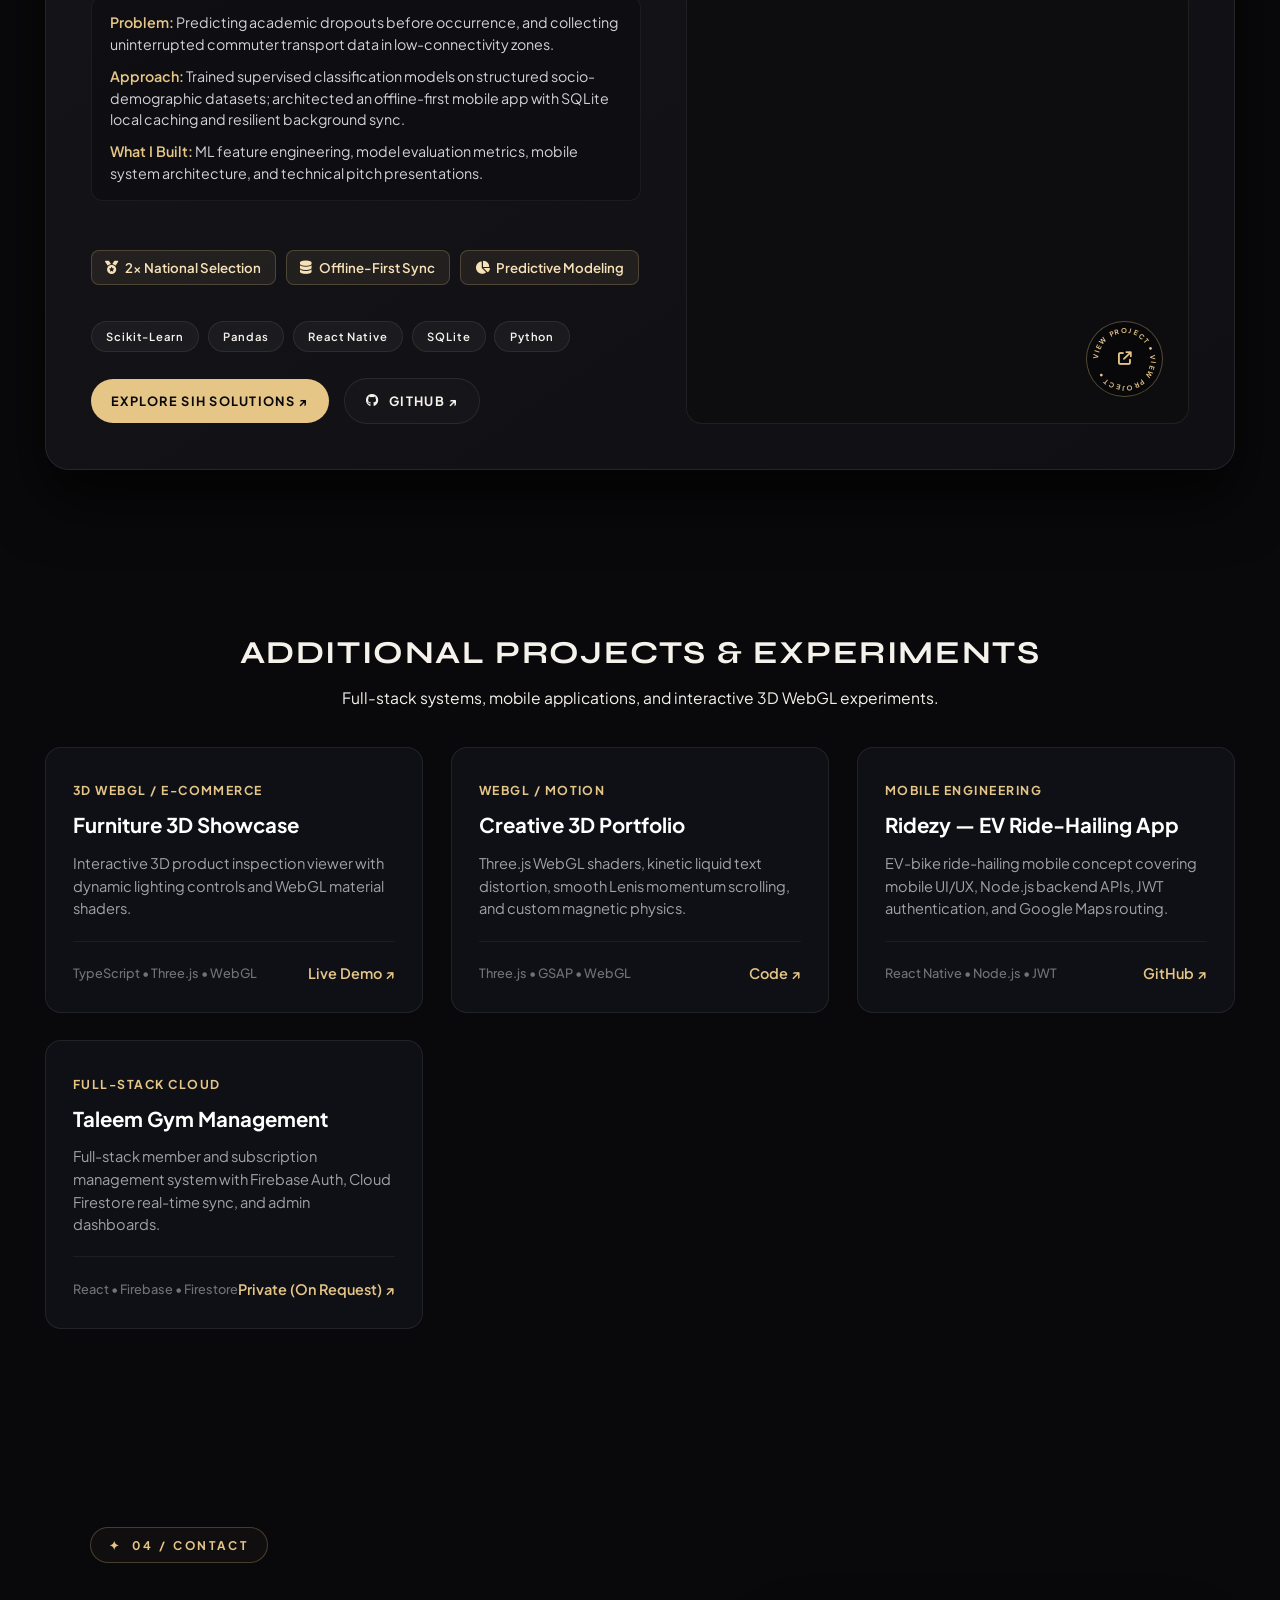
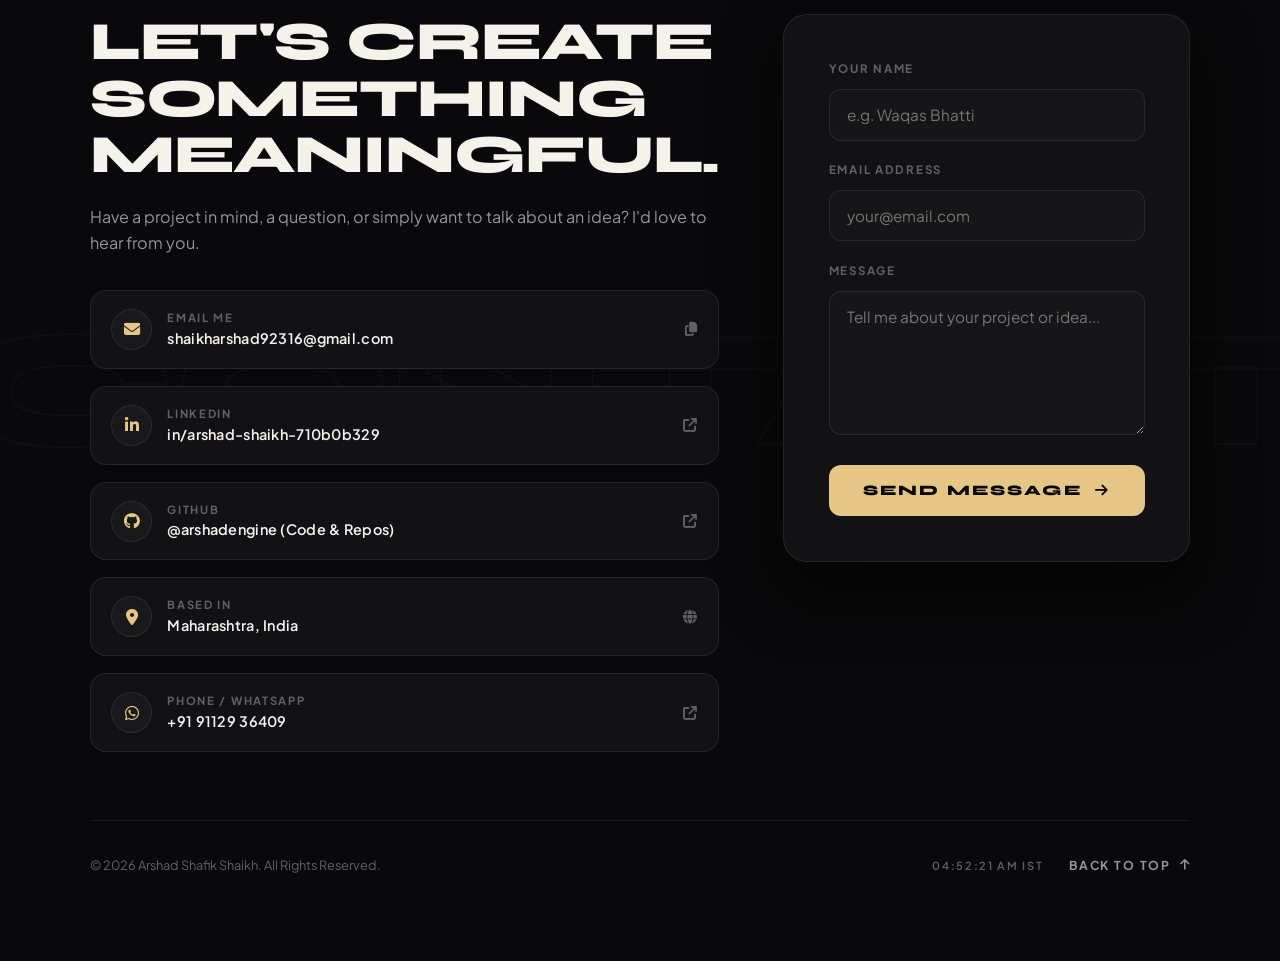
==== commit dcb9b027: "feat(seo): implement hreflang, enhanced Person & FAQ schema, and image sitemap for entity rich snipp" ====
--- a/index.html
+++ b/index.html
@@ -3,12 +3,18 @@
 <head>
     <meta charset="UTF-8">
     <meta name="viewport" content="width=device-width, initial-scale=1.0">
-    <title>Arshad Shaikh — Founder of Taskas | AIML Engineer & Creative Developer</title>
-    <meta name="description" content="Official portfolio of Arshad Shaikh — Founder of Taskas, AIML Engineer, and Product Builder crafting intelligent AI/ML systems, 3D interactive web experiences, and high-performance digital products. Taskas Founder & Creative Developer.">
-    <meta name="keywords" content="Founder of Taskas, Taskas Founder, Arshad Shaikh Founder, Arshad Shaikh, Arshad Shafik Shaikh, arshadengine, Founder Taskas, Taskas, AIML Engineer, Artificial Intelligence Engineer, Machine Learning Developer, Creative Frontend Developer, Three.js Developer, Python AI Developer India">
-    <meta name="author" content="Arshad Shaikh">
+    <title>Arshad Shaikh — AI &amp; ML Engineer | Founder of Taskas</title>
+    <meta name="description" content="Arshad Shaikh is an AI/ML Engineer (T.Y. B.Tech, Zeal College Pune) and Founder of Taskas. Explore machine learning models, YOLOv8 vision pipelines, LLM backends, and full-stack software.">
+    <meta name="keywords" content="Arshad Shaikh, Arshad Shafik Shaikh, Founder of Taskas, Taskas Founder, Arshad Shaikh AIML, Arshad Shaikh Pune, Arshad Shaikh Engineer, arshadengine, Taskas, AI Engineer Pune, Machine Learning Engineer India, YOLOv8, Three.js Developer">
+    <meta name="author" content="Arshad Shafik Shaikh">
     <meta name="robots" content="index, follow, max-image-preview:large, max-snippet:-1, max-video-preview:-1">
     <link rel="canonical" href="https://arshadshaikh-portfolio.web.app/">
+    
+    <!-- Hreflang Tags for International SEO & Regional Authority -->
+    <link rel="alternate" hreflang="en" href="https://arshadshaikh-portfolio.web.app/">
+    <link rel="alternate" hreflang="en-IN" href="https://arshadshaikh-portfolio.web.app/">
+    <link rel="alternate" hreflang="x-default" href="https://arshadshaikh-portfolio.web.app/">
+
     <meta name="google-site-verification" content="ZYEhx70opgz3wD9-2EjVYk_Q4VoK82DTcXpwpxN3xnI">
     
     <!-- Google Analytics (GA4) -->
@@ -33,20 +39,23 @@
 
     <!-- Open Graph / Facebook / LinkedIn / WhatsApp -->
     <meta property="og:type" content="profile">
-    <meta property="og:site_name" content="Arshad Shaikh Portfolio">
-    <meta property="og:title" content="Arshad Shaikh — Founder of Taskas | AIML Engineer & Creative Developer">
-    <meta property="og:description" content="Explore the portfolio of Arshad Shaikh — Founder of Taskas, AIML Engineer, and Product Builder turning bold ideas into intelligent, interactive digital experiences.">
+    <meta property="og:site_name" content="Arshad Shaikh — Portfolio">
+    <meta property="og:title" content="Arshad Shaikh — AI &amp; ML Engineer | Founder of Taskas">
+    <meta property="og:description" content="Official portfolio of Arshad Shaikh — AIML Engineer (T.Y. B.Tech, Zeal College SPPU) and Founder of Taskas. Building computer vision, LLM backends, and intelligent systems in Pune, India.">
     <meta property="og:url" content="https://arshadshaikh-portfolio.web.app/">
     <meta property="og:image" content="https://arshadshaikh-portfolio.web.app/arshad-portrait.jpg">
-    <meta property="og:image:alt" content="Arshad Shaikh — Founder of Taskas and AIML Engineer">
+    <meta property="og:image:secure_url" content="https://arshadshaikh-portfolio.web.app/arshad-portrait.jpg">
+    <meta property="og:image:width" content="800">
+    <meta property="og:image:height" content="1000">
+    <meta property="og:image:alt" content="Arshad Shaikh — AI &amp; ML Engineer and Founder of Taskas">
     <meta property="profile:first_name" content="Arshad">
     <meta property="profile:last_name" content="Shaikh">
     <meta property="profile:username" content="arshadengine">
 
     <!-- Twitter Card -->
     <meta name="twitter:card" content="summary_large_image">
-    <meta name="twitter:title" content="Arshad Shaikh — Founder of Taskas | AIML Engineer & Creative Developer">
-    <meta name="twitter:description" content="Founder of Taskas, AIML Engineer, and Product Builder crafting intelligent AI/ML systems and motion-rich web experiences.">
+    <meta name="twitter:title" content="Arshad Shaikh — AI &amp; ML Engineer | Founder of Taskas">
+    <meta name="twitter:description" content="AIML Engineer (T.Y. B.Tech, Zeal College SPPU) &amp; Founder of Taskas. Building computer vision, LLM backends, and full-stack software.">
     <meta name="twitter:image" content="https://arshadshaikh-portfolio.web.app/arshad-portrait.jpg">
 
     <!-- Schema.org JSON-LD Structured Data for Google Knowledge Graph & AI Engines (SGE, Perplexity, ChatGPT) -->
@@ -58,11 +67,11 @@
           "@type": "ProfilePage",
           "@id": "https://arshadshaikh-portfolio.web.app/#webpage",
           "url": "https://arshadshaikh-portfolio.web.app/",
-          "name": "Arshad Shaikh — Founder of Taskas | AIML Engineer & Creative Developer",
+          "name": "Arshad Shaikh — AI & ML Engineer | Founder of Taskas",
           "isPartOf": {
             "@type": "WebSite",
             "@id": "https://arshadshaikh-portfolio.web.app/#website",
-            "name": "Arshad Shaikh Portfolio",
+            "name": "Arshad Shaikh Official Website",
             "url": "https://arshadshaikh-portfolio.web.app/"
           },
           "about": {
@@ -76,18 +85,29 @@
           "@type": "Person",
           "@id": "https://arshadshaikh-portfolio.web.app/#person",
           "name": "Arshad Shafik Shaikh",
+          "givenName": "Arshad",
+          "familyName": "Shaikh",
+          "additionalName": "Shafik",
+          "gender": "Male",
           "alternateName": [
             "Arshad Shaikh",
             "arshadengine",
             "Founder of Taskas",
             "Taskas Founder",
-            "Arshad Shaikh Founder"
+            "Arshad Shaikh Founder",
+            "Arshad Shaikh AIML"
           ],
-          "jobTitle": "Founder of Taskas & AIML Engineer",
-          "disambiguatingDescription": "Founder of Taskas and AIML Engineer",
-          "description": "Arshad Shaikh is the Founder of Taskas, an AIML Engineer, and Product Builder specializing in intelligent AI/ML architectures, Three.js 3D web experiences, and startup products.",
+          "jobTitle": "AI & ML Engineer and Founder of Taskas",
+          "disambiguatingDescription": "Indian AI/ML Engineer, Founder of Taskas, and B.Tech student in Artificial Intelligence & Machine Learning at Zeal College of Engineering and Research, Pune.",
+          "description": "Arshad Shaikh (Arshad Shafik Shaikh) is an AI/ML Engineer and the Founder of Taskas based in Pune, Maharashtra, India. He builds intelligent machine learning systems, computer vision pipelines (YOLOv8), LLM backends (FastAPI), and 3D WebGL experiences.",
           "url": "https://arshadshaikh-portfolio.web.app/",
-          "image": "https://arshadshaikh-portfolio.web.app/arshad-portrait.jpg",
+          "image": {
+            "@type": "ImageObject",
+            "url": "https://arshadshaikh-portfolio.web.app/arshad-portrait.jpg",
+            "caption": "Arshad Shaikh — AI/ML Engineer and Founder of Taskas",
+            "height": "1000",
+            "width": "800"
+          },
           "sameAs": [
             "https://github.com/arshadengine",
             "https://www.linkedin.com/in/arshad-shaikh-710b0b329",
@@ -107,26 +127,51 @@
             "name": "Taskas",
             "url": "https://www.taskas.tech/"
           },
+          "alumniOf": {
+            "@type": "CollegeOrUniversity",
+            "name": "Zeal College of Engineering and Research, Pune",
+            "sameAs": "https://zealeducation.com/"
+          },
+          "affiliation": {
+            "@type": "EducationalOrganization",
+            "name": "Savitribai Phule Pune University (SPPU)",
+            "sameAs": "http://www.unipune.ac.in/"
+          },
+          "hasCredential": {
+            "@type": "EducationalOccupationalCredential",
+            "credentialCategory": "degree",
+            "name": "Bachelor of Technology in Artificial Intelligence and Machine Learning (B.Tech AIML)",
+            "recognizedBy": {
+              "@type": "CollegeOrUniversity",
+              "name": "Savitribai Phule Pune University"
+            }
+          },
+          "award": [
+            "Smart India Hackathon 2026 Selection (Problem Statement 25082)",
+            "Smart India Hackathon 2025 Selection (Problem Statement 25102)",
+            "Class Representative (2025–2026), Department of Artificial Intelligence & Machine Learning, Zeal College"
+          ],
+          "knowsLanguage": ["English", "Hindi", "Marathi"],
           "knowsAbout": [
-            "Founder of Taskas",
-            "Taskas Founder",
-            "Taskas",
             "Artificial Intelligence",
             "Machine Learning",
+            "Computer Vision",
+            "YOLOv8",
+            "PyTorch",
+            "Python",
+            "FastAPI",
             "Large Language Models",
             "Natural Language Processing",
-            "Python",
-            "Creative Frontend Development",
+            "Full-Stack Web Development",
             "Three.js",
             "WebGL",
-            "GSAP Motion Design",
-            "Full-Stack Web Development",
-            "Product Building",
-            "Startup Leadership"
+            "Taskas",
+            "Founder of Taskas"
           ],
           "nationality": "Indian",
           "address": {
             "@type": "PostalAddress",
+            "addressLocality": "Pune",
             "addressRegion": "Maharashtra",
             "addressCountry": "India"
           }
@@ -138,7 +183,50 @@
           "url": "https://www.taskas.tech/",
           "founder": {
             "@id": "https://arshadshaikh-portfolio.web.app/#person"
-          }
+          },
+          "foundingLocation": {
+            "@type": "Place",
+            "name": "Pune, Maharashtra, India"
+          },
+          "description": "Digital solutions, web engineering, and AI automation platform founded by Arshad Shaikh."
+        },
+        {
+          "@type": "FAQPage",
+          "@id": "https://arshadshaikh-portfolio.web.app/#faq",
+          "mainEntity": [
+            {
+              "@type": "Question",
+              "name": "Who is Arshad Shaikh?",
+              "acceptedAnswer": {
+                "@type": "Answer",
+                "text": "Arshad Shaikh (Arshad Shafik Shaikh) is an Indian AI/ML Engineer, third-year B.Tech student in Artificial Intelligence & Machine Learning at Zeal College of Engineering and Research (SPPU, Pune), and the Founder of Taskas, a digital solutions and AI platform serving 50+ clients with ₹4L+ in revenue."
+              }
+            },
+            {
+              "@type": "Question",
+              "name": "What is Taskas founded by Arshad Shaikh?",
+              "acceptedAnswer": {
+                "@type": "Answer",
+                "text": "Taskas is a digital solutions and AI automation platform founded and engineered by Arshad Shaikh in Pune, Maharashtra. It has delivered software and web infrastructure to 50+ clients with 6 strategic partnerships and ₹4L+ in revenue."
+              }
+            },
+            {
+              "@type": "Question",
+              "name": "What is Arshad Shaikh's educational background and CGPA?",
+              "acceptedAnswer": {
+                "@type": "Answer",
+                "text": "Arshad Shaikh is pursuing his B.Tech in Artificial Intelligence & Machine Learning (2024–2028) at Zeal College of Engineering and Research, affiliated with Savitribai Phule Pune University (SPPU), holding an 8.45 / 10 CGPA and serving as Class Representative."
+              }
+            },
+            {
+              "@type": "Question",
+              "name": "What are Arshad Shaikh's primary technical skills and projects?",
+              "acceptedAnswer": {
+                "@type": "Answer",
+                "text": "Arshad Shaikh specializes in Python, PyTorch, YOLOv8 computer vision pipelines, FastAPI backend services, LLM multi-tool agent architectures (NOOR, NEXUS AI), Three.js WebGL graphics (3D AI Classroom), and has been selected twice for the national Smart India Hackathon (SIH 2025 & SIH 2026)."
+              }
+            }
+          ]
         }
       ]
     }
